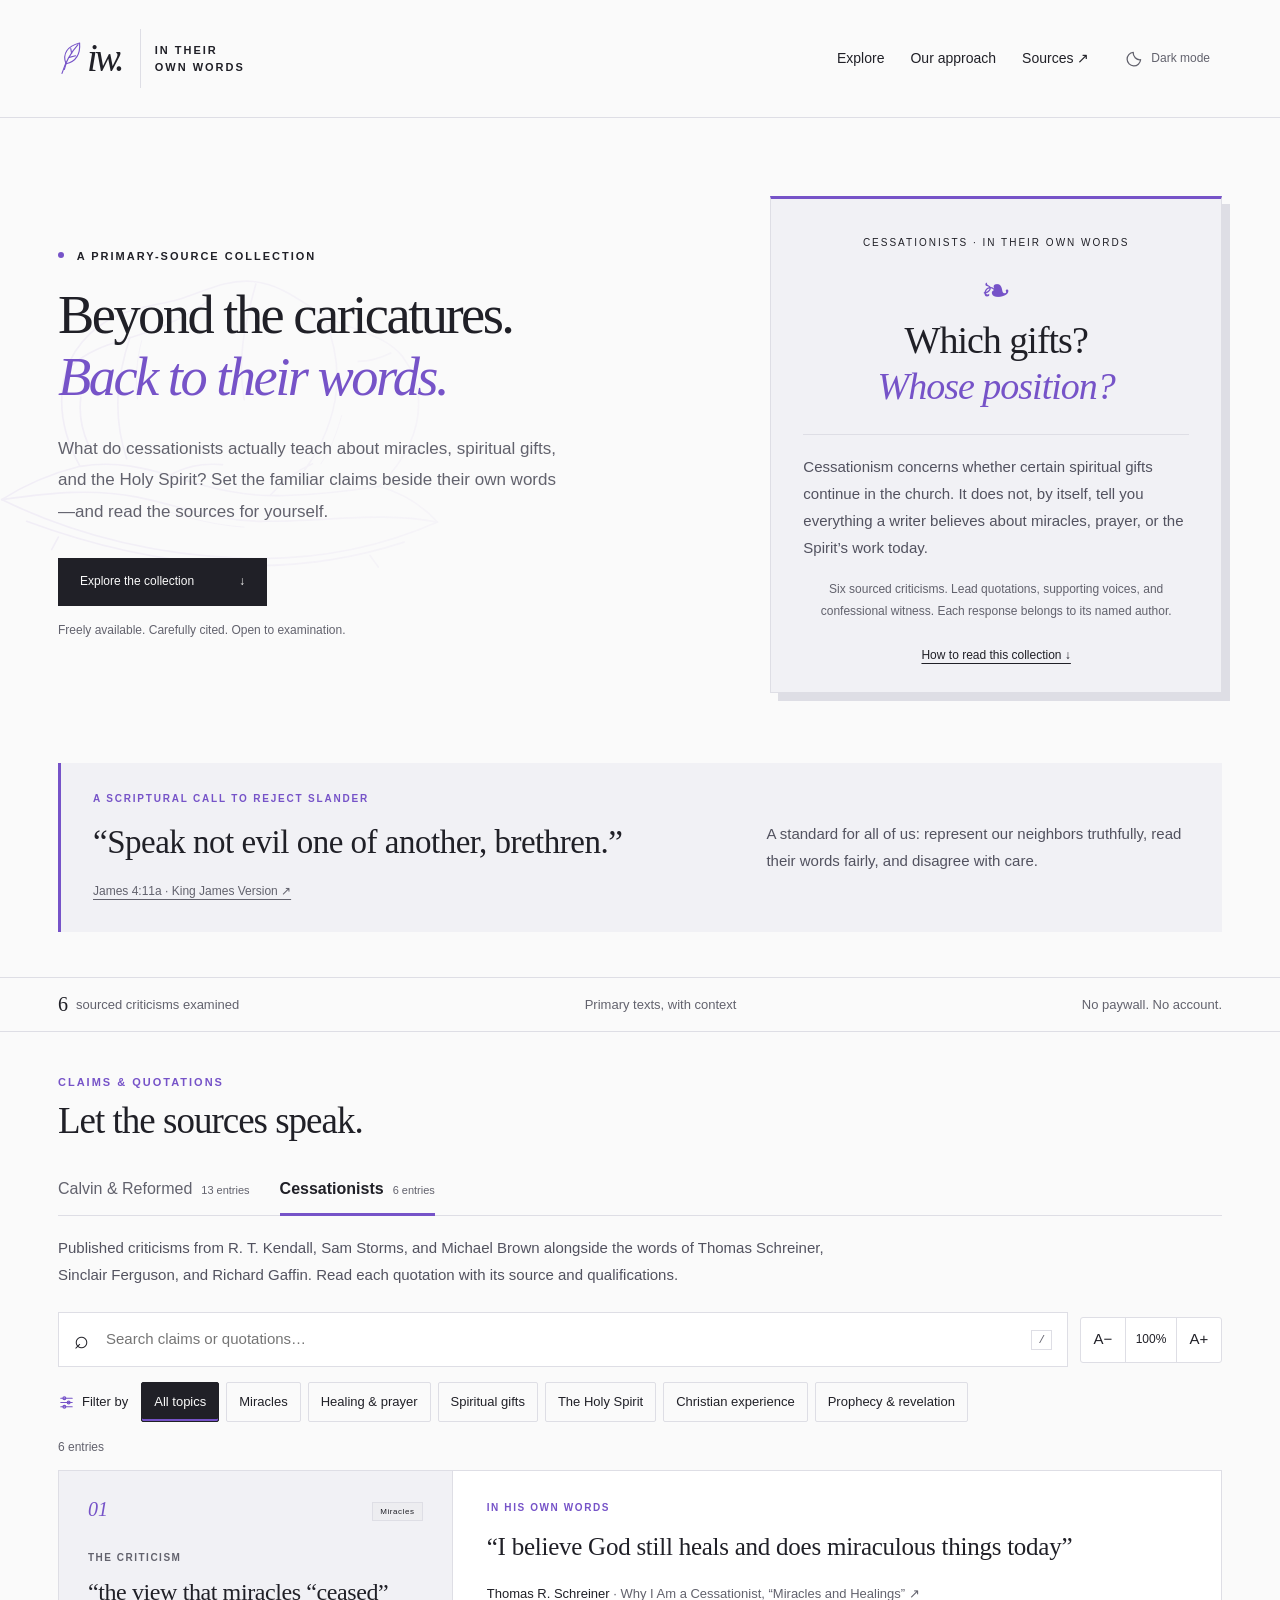
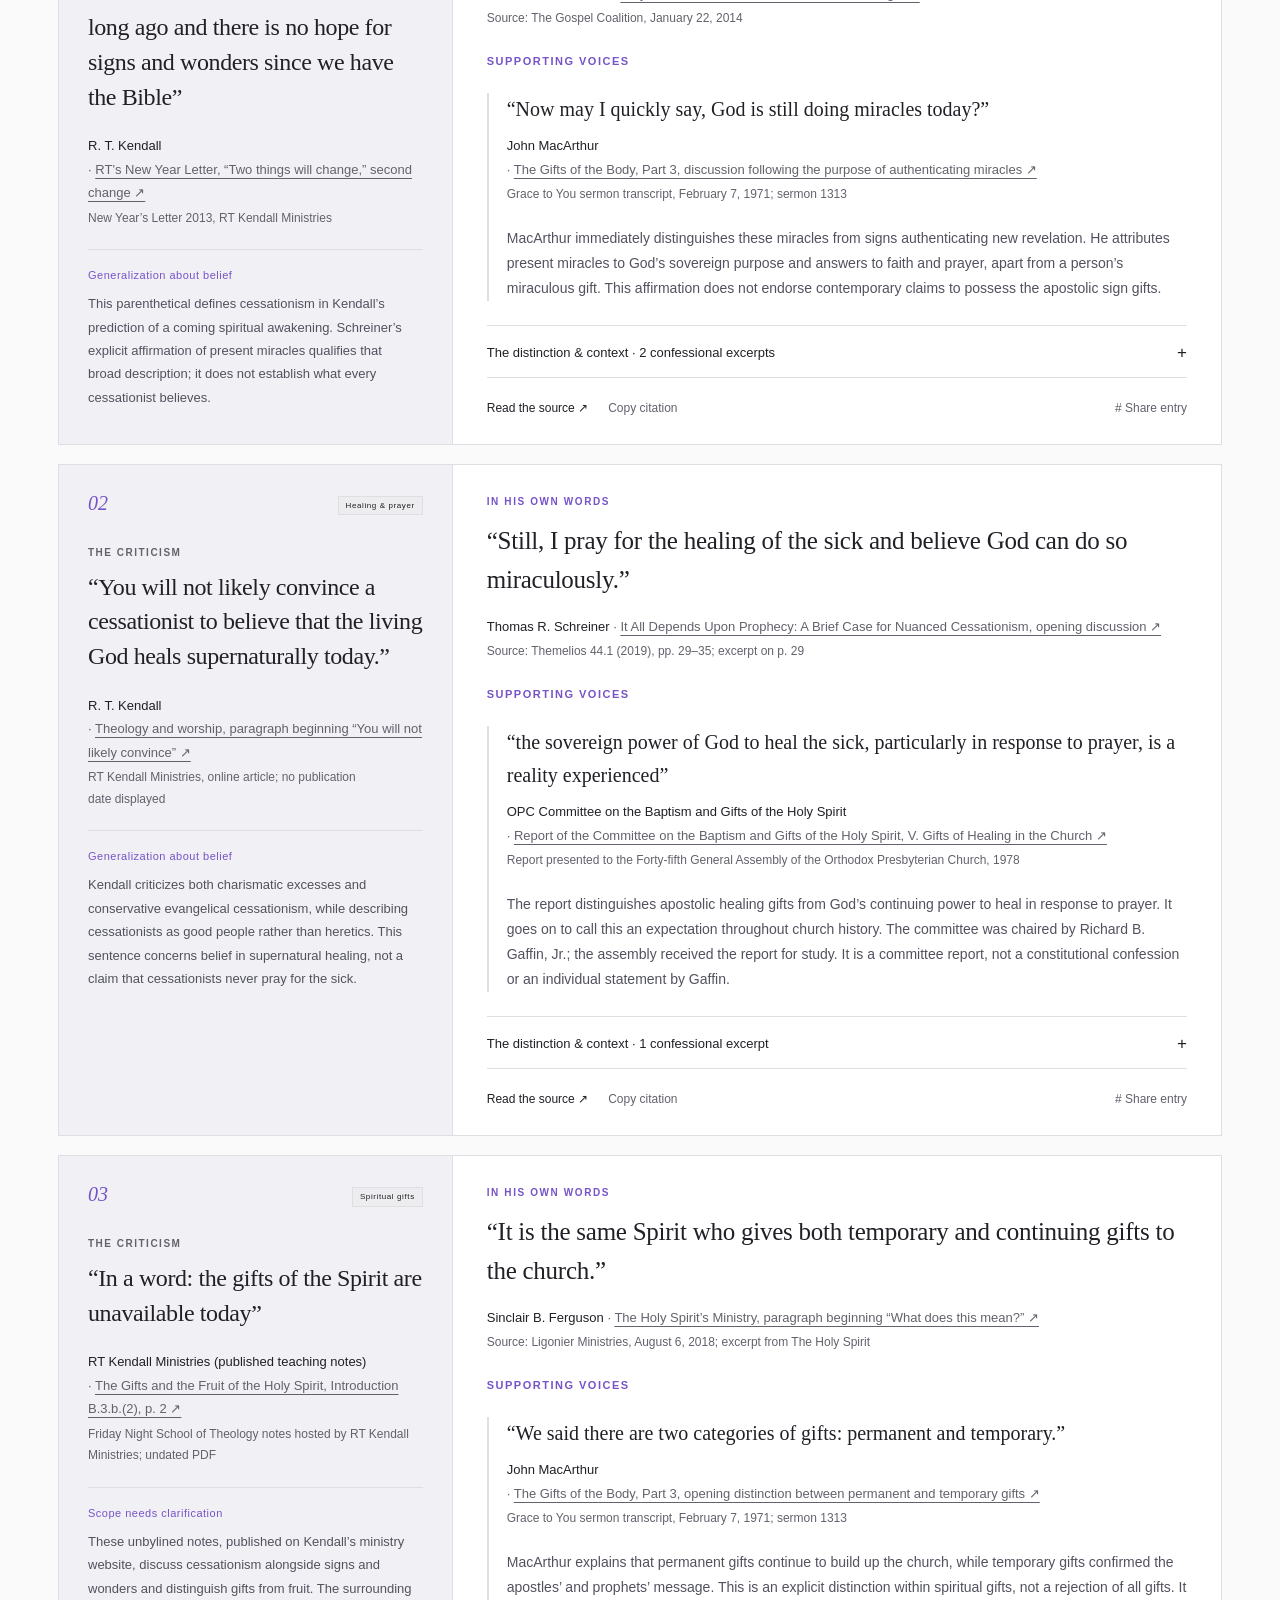
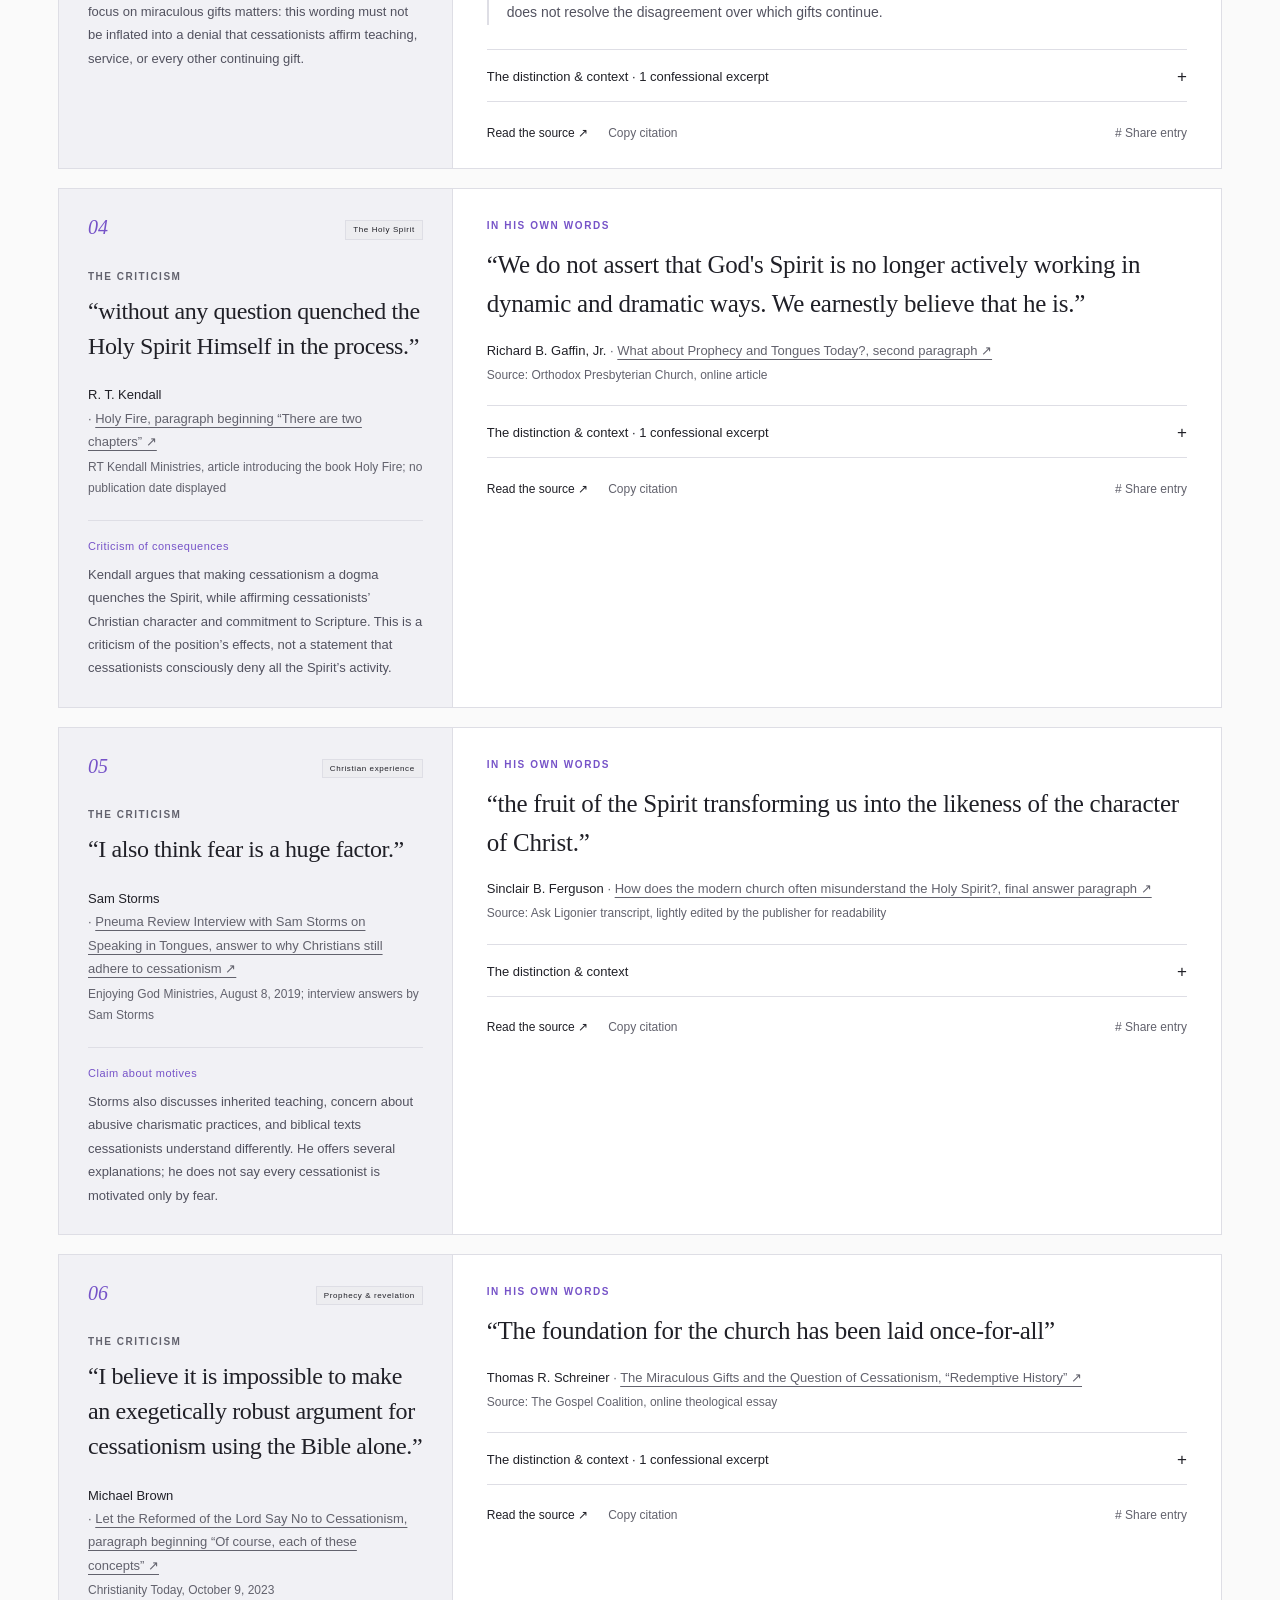
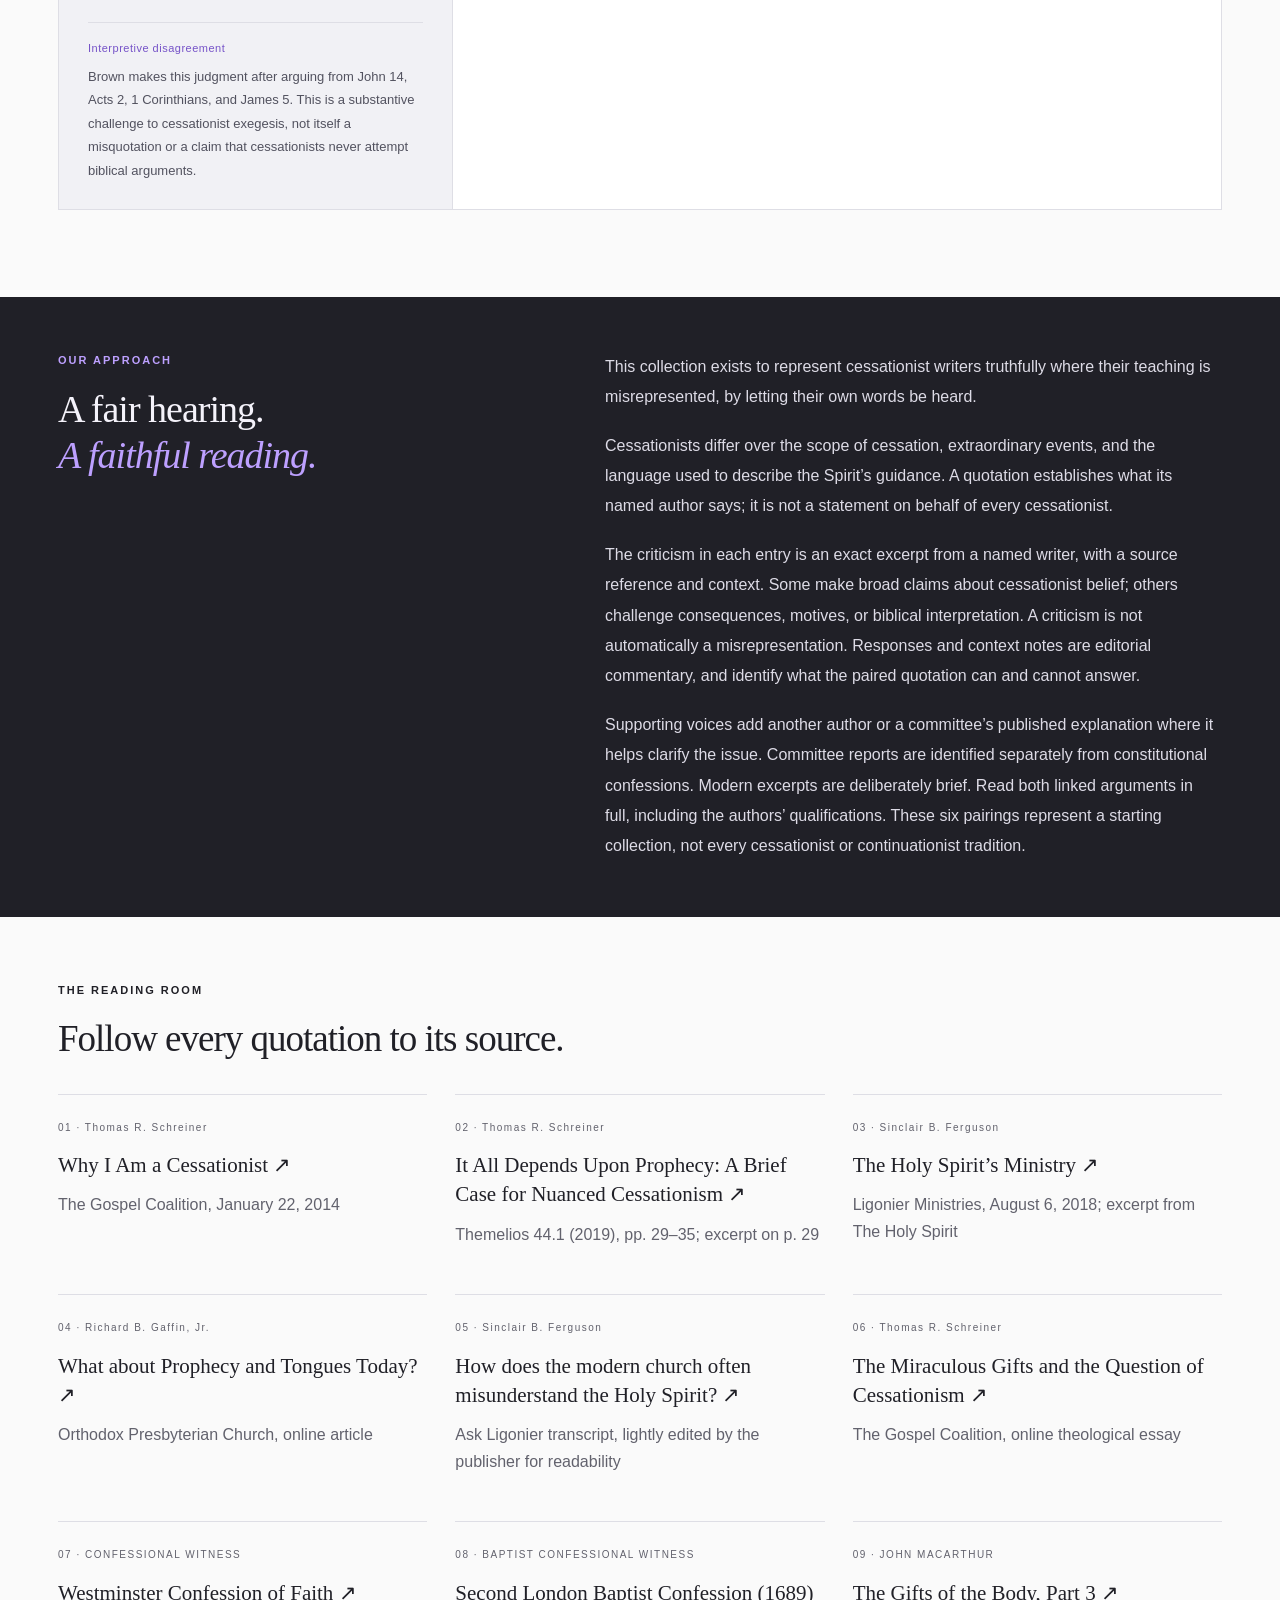
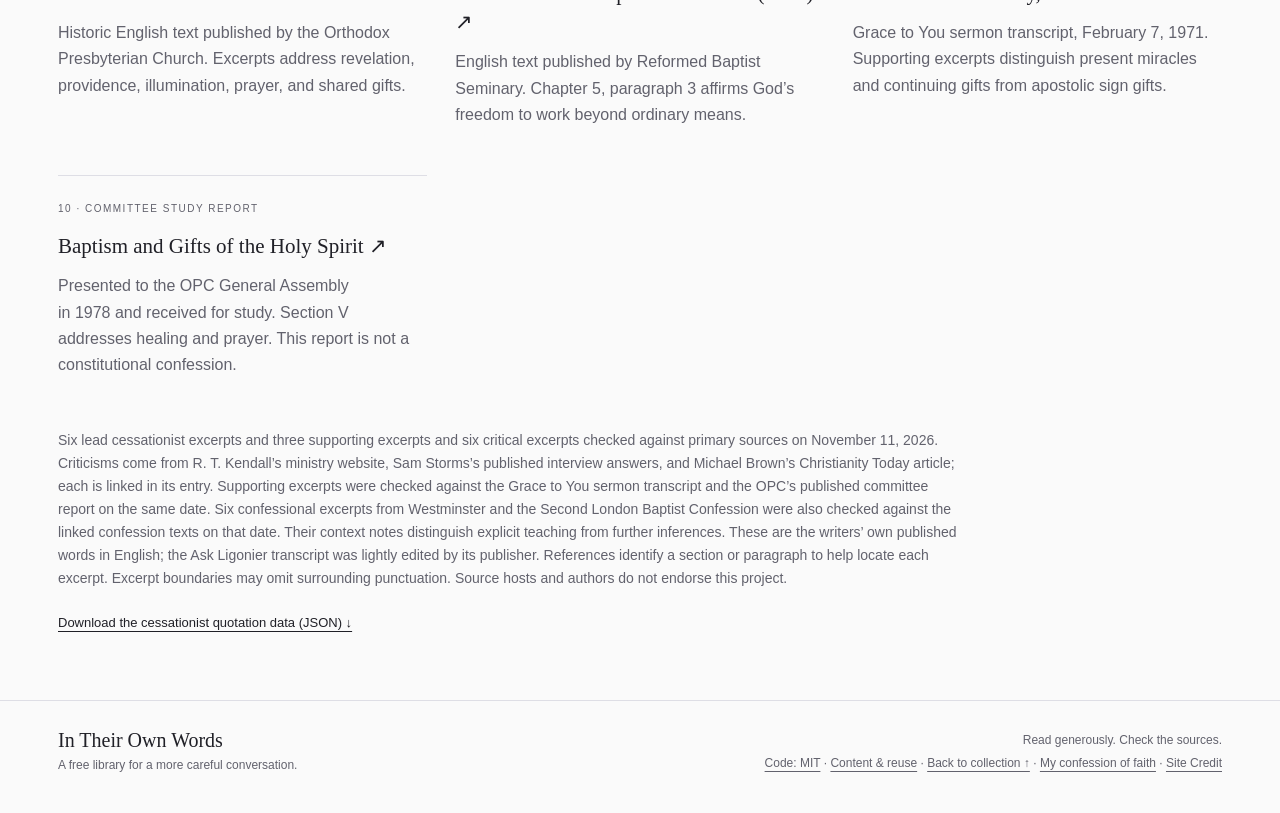
==== cessationists.html @ 21dc2eaf "Add sourced cessationist collection with supporting voices and confessions" ====
<!doctype html>
<html lang="en">
<head>
<meta charset="utf-8"><meta name="viewport" content="width=device-width,initial-scale=1">
<title>In Their Own Words — Cessationists, beyond the caricatures</title>
<meta name="description" content="Read six sourced criticisms of cessationism alongside cessationist writers’ own words, with precise citations and context.">
<link rel="canonical" href="https://intheirownwords.site/cessationists.html">
<meta property="og:type" content="website">
<meta property="og:site_name" content="In Their Own Words">
<meta property="og:title" content="In Their Own Words — Cessationists, beyond the caricatures">
<meta property="og:description" content="Published criticisms of cessationism alongside its advocates’ own words. Miracles, healing, spiritual gifts, and the Spirit’s work, with sources and context.">
<meta property="og:url" content="https://intheirownwords.site/cessationists.html">
<meta name="twitter:card" content="summary">
<meta name="twitter:title" content="In Their Own Words — Cessationists, beyond the caricatures">
<meta name="twitter:description" content="Read cessationist writers in their own words, with sources and context.">
<meta name="theme-color" content="#fafafa"><script>try{const t=localStorage.getItem("reading-theme");document.documentElement.dataset.theme=t==="dark"||t==="light"?t:matchMedia("(prefers-color-scheme: dark)").matches?"dark":"light"}catch{document.documentElement.dataset.theme=matchMedia("(prefers-color-scheme: dark)").matches?"dark":"light"}</script><link rel="icon" href="./favicon.svg" type="image/svg+xml"><link rel="stylesheet" href="./style.css"><script src="./app.js" defer></script>
</head>
<body class="cessationist-collection">
<a class="skip" href="#library">Skip to the quotations</a>
<header class="site-header"><a class="brand" href="./" aria-label="In Their Own Words home"><span class="brand-symbol" aria-hidden="true"><svg class="brand-quill" width="24" height="38" viewBox="0 0 30 46" fill="none" stroke="currentColor" stroke-width="1.4" stroke-linecap="round" stroke-linejoin="round"><path d="M5 41C9 28 16 15 25 5"/><path d="M10 29C5 16 12 7 27 3c1 13-4 23-17 26Z"/><path d="m14 21 8-2M17 16l-1-6M10 29l-2 7"/></svg><span class="brand-mark">iw.</span></span><span>IN THEIR<br>OWN WORDS</span></a><nav id="site-navigation" aria-label="Main navigation"><a href="#library">Explore</a><a href="#approach">Our approach</a><a href="#sources">Sources <span aria-hidden="true">↗</span></a></nav><div class="header-controls"><button type="button" class="theme-toggle" id="theme-toggle" hidden><svg class="theme-icon moon-icon" width="20" height="20" viewBox="0 0 24 24" fill="none" stroke="currentColor" stroke-width="1.7" stroke-linecap="round" stroke-linejoin="round" aria-hidden="true"><path d="M20.8 13A9 9 0 0 1 11 3.2 9 9 0 1 0 20.8 13Z"/></svg><svg class="theme-icon sun-icon" width="20" height="20" viewBox="0 0 24 24" fill="none" stroke="currentColor" stroke-width="1.7" stroke-linecap="round" aria-hidden="true"><circle cx="12" cy="12" r="4"/><path d="M12 2v2m0 16v2M2 12h2m16 0h2M5 5l1.5 1.5m11 11L19 19M5 19l1.5-1.5m11-11L19 5"/></svg><span id="theme-label">Dark mode</span></button><button class="menu-toggle" id="menu-toggle" type="button" aria-label="Open navigation" aria-expanded="false" aria-controls="site-navigation" hidden><svg width="22" height="22" viewBox="0 0 24 24" fill="none" stroke="currentColor" stroke-width="1.7" stroke-linecap="round" aria-hidden="true"><path class="menu-lines" d="M4 6h16M4 12h16M4 18h16"/><path class="menu-close" d="m6 6 12 12M18 6 6 18"/></svg></button></div></header>
<main>
<section class="hero"><div class="hero-copy"><p class="eyebrow"><span></span> A PRIMARY-SOURCE COLLECTION</p><h1>Beyond the caricatures.<br><em>Back to their words.</em></h1><p class="intro">What do cessationists actually teach about miracles, spiritual gifts, and the Holy Spirit? Set the familiar claims beside their own words—and read the sources for yourself.</p><a class="button" href="#library">Explore the collection <span aria-hidden="true">↓</span></a><p class="hero-note">Freely available. Carefully cited. Open to examination.</p></div><aside class="hero-aside collection-guide" aria-labelledby="guide-heading"><span class="folio">CESSATIONISTS · IN THEIR OWN WORDS</span><div class="ornament" aria-hidden="true">❧</div><h2 id="guide-heading">Which gifts?<br><em>Whose position?</em></h2><p class="featured-context">Cessationism concerns whether certain spiritual gifts continue in the church. It does not, by itself, tell you everything a writer believes about miracles, prayer, or the Spirit’s work today.</p><p class="edition">Six sourced criticisms. Lead quotations, supporting voices, and confessional witness. Each response belongs to its named author.</p><a href="#approach">How to read this collection ↓</a></aside></section>
<section class="scripture-callout" aria-labelledby="scripture-heading">
<div><h2 class="eyebrow" id="scripture-heading">A SCRIPTURAL CALL TO REJECT SLANDER</h2><blockquote>“Speak not evil one of another, brethren.”</blockquote><a href="https://www.biblegateway.com/passage/?search=James+4%3A11&amp;version=KJV">James 4:11a · King James Version ↗</a></div>
<p>A standard for all of us: represent our neighbors truthfully, read their words fairly, and disagree with care.</p>
</section>
<div class="collection-strip"><span><b>6</b> sourced criticisms examined</span><span>Primary texts, with context</span><span>No paywall. No account.</span></div>
<section class="library" id="library"><div class="section-heading"><div><p class="eyebrow">CLAIMS &amp; QUOTATIONS</p><h2>Let the sources speak.</h2></div></div>
<nav class="collection-tabs" aria-label="Choose a collection"><a href="./#library">Calvin &amp; Reformed <span>13 entries</span></a><a href="./cessationists.html#library" aria-current="page">Cessationists <span>6 entries</span></a></nav>
<div class="collection-intro"><p>Published criticisms from R. T. Kendall, Sam Storms, and Michael Brown alongside the words of Thomas Schreiner, Sinclair Ferguson, and Richard Gaffin. Read each quotation with its source and qualifications.</p></div>
<div class="tools" hidden><label class="search"><span aria-hidden="true">⌕</span><input id="search" type="search" placeholder="Search claims or quotations…" aria-label="Search the collection"><kbd aria-hidden="true">/</kbd></label><button id="search-clear" class="reset" type="button" hidden><span aria-hidden="true">×</span> Clear search</button><div class="reading-controls" id="reading-controls" role="group" aria-label="Reading text size" hidden><span>Text size</span><button type="button" id="text-smaller" aria-label="Decrease reading text size">A−</button><button type="button" id="text-reset" aria-label="Reset reading text size to 100 percent">100%</button><button type="button" id="text-larger" aria-label="Increase reading text size">A+</button><span id="text-size-status" class="sr-only" role="status" aria-live="polite"></span></div></div>
<div id="filters" class="filters" role="group" aria-label="Filter by topics" aria-describedby="filter-help" hidden><span class="filter-label"><svg width="17" height="17" viewBox="0 0 24 24" fill="none" stroke="currentColor" stroke-width="1.7" stroke-linecap="round" aria-hidden="true"><path d="M4 6h16M4 12h16M4 18h16"/><circle cx="9" cy="6" r="2"/><circle cx="15" cy="12" r="2"/><circle cx="9" cy="18" r="2"/></svg>Filter by<span id="filter-help" class="sr-only">Choose one or more topics</span><button id="clear-topics" class="clear-topics" type="button" aria-label="Clear topic filters" hidden><svg width="15" height="15" viewBox="0 0 24 24" fill="none" stroke="currentColor" stroke-width="1.8" stroke-linecap="round" stroke-linejoin="round" aria-hidden="true"><path d="M3 10a9 9 0 1 1 2 8M3 4v6h6"/></svg><span>Clear</span></button></span></div>
<div class="results-heading"><p id="result-count" role="status" aria-live="polite">6 entries</p></div>
<div id="entries"><article class="entry" id="miracles-today" data-topic="Miracles"><div class="claim-side"><span class="entry-number">01</span><span class="topic">Miracles</span><p class="eyebrow">THE CRITICISM</p><blockquote class="critic-quote"><h3>“the view that miracles “ceased” long ago and there is no hope for signs and wonders since we have the Bible”</h3></blockquote><p class="citation critic-citation"><strong>R. T. Kendall</strong> · <a href="https://rtkendallministries.com/rts-new-year-letter">RT’s New Year Letter, “Two things will change,” second change ↗</a><span>New Year’s Letter 2013, RT Kendall Ministries</span></p><p class="criticism-kind">Generalization about belief</p><p class="critic-context">This parenthetical defines cessationism in Kendall’s prediction of a coming spiritual awakening. Schreiner’s explicit affirmation of present miracles qualifies that broad description; it does not establish what every cessationist believes.</p></div><div class="quote-side"><p class="eyebrow">IN HIS OWN WORDS</p><blockquote>“I believe God still heals and does miraculous things today”</blockquote><p class="citation"><strong>Thomas R. Schreiner</strong> · <a href="https://www.thegospelcoalition.org/article/cessationist/">Why I Am a Cessationist, “Miracles and Healings” ↗</a><span>Source: The Gospel Coalition, January 22, 2014</span></p><div class="supporting-voices"><h4>Supporting voices</h4><div class="witness supporting-voice"><blockquote>“Now may I quickly say, God is still doing miracles today?”</blockquote><p class="citation"><strong>John MacArthur</strong> · <a href="https://www.gty.org/sermons/1313/the-gifts-of-the-body-part-3">The Gifts of the Body, Part 3, discussion following the purpose of authenticating miracles ↗</a><span>Grace to You sermon transcript, February 7, 1971; sermon 1313</span></p><p class="witness-context">MacArthur immediately distinguishes these miracles from signs authenticating new revelation. He attributes present miracles to God’s sovereign purpose and answers to faith and prayer, apart from a person’s miraculous gift. This affirmation does not endorse contemporary claims to possess the apostolic sign gifts.</p></div></div><details><summary>The distinction & context · 2 confessional excerpts <span aria-hidden="true">+</span></summary><div class="context"><h4>Miracles and the gift of miracles</h4><p>Schreiner affirms present-day miracles while questioning whether individuals possess the New Testament gifts of healing and miracles. A claim about the continuation of a gift is different from a claim that God never acts miraculously.</p><p><strong>Read in context.</strong> He doubts that these gifts are present in churches today, calls for verification of healing claims, and allows for extraordinary signs in missionary settings. These qualifications describe his position; they should not be assigned to every cessationist.</p><div class="witness"><p class="eyebrow">CONFESSIONAL WITNESS</p><blockquote>“yet is free to work without, above, and against them, at his pleasure.”</blockquote><a href="https://www.opc.org/wcf.html">Westminster Confession of Faith 5.3 ↗</a><p class="witness-edition">Historic English text as published by the Orthodox Presbyterian Church</p><p class="witness-context">“Them” refers to ordinary means. This affirms extraordinary providence; it neither promises particular miracles nor establishes continuing gifts of miracle-working.</p></div><div class="witness"><p class="eyebrow">CONFESSIONAL WITNESS</p><blockquote>“yet is free to work without, above, and against them at His pleasure.”</blockquote><a href="https://rbs.org/2lbc">Second London Baptist Confession (1689), 5.3 ↗</a><p class="witness-edition">English text as published by Reformed Baptist Seminary; reference gives chapter and paragraph</p><p class="witness-context">The Baptist confession likewise affirms God’s freedom beyond ordinary means. This supports openness to extraordinary divine action without deciding whether particular miraculous gifts continue.</p></div></div></details><div class="entry-actions"><a href="https://www.thegospelcoalition.org/article/cessationist/">Read the source ↗</a><button type="button" data-copy="miracles-today" hidden>Copy citation</button><a href="#miracles-today" class="permalink" aria-label="Permanent link: Miracles and the gift of miracles"># Share entry</a></div></div></article>
<article class="entry" id="prayer-for-healing" data-topic="Healing &amp; prayer"><div class="claim-side"><span class="entry-number">02</span><span class="topic">Healing &amp; prayer</span><p class="eyebrow">THE CRITICISM</p><blockquote class="critic-quote"><h3>“You will not likely convince a cessationist to believe that the living God heals supernaturally today.”</h3></blockquote><p class="citation critic-citation"><strong>R. T. Kendall</strong> · <a href="https://rtkendallministries.com/theology-and-worship">Theology and worship, paragraph beginning “You will not likely convince” ↗</a><span>RT Kendall Ministries, online article; no publication date displayed</span></p><p class="criticism-kind">Generalization about belief</p><p class="critic-context">Kendall criticizes both charismatic excesses and conservative evangelical cessationism, while describing cessationists as good people rather than heretics. This sentence concerns belief in supernatural healing, not a claim that cessationists never pray for the sick.</p></div><div class="quote-side"><p class="eyebrow">IN HIS OWN WORDS</p><blockquote>“Still, I pray for the healing of the sick and believe God can do so miraculously.”</blockquote><p class="citation"><strong>Thomas R. Schreiner</strong> · <a href="https://www.thegospelcoalition.org/themelios/article/it-all-depends-upon-prophecy-a-brief-case-for-nuanced-cessationism/">It All Depends Upon Prophecy: A Brief Case for Nuanced Cessationism, opening discussion ↗</a><span>Source: Themelios 44.1 (2019), pp. 29–35; excerpt on p. 29</span></p><div class="supporting-voices"><h4>Supporting voices</h4><div class="witness supporting-voice"><blockquote>“the sovereign power of God to heal the sick, particularly in response to prayer, is a reality experienced”</blockquote><p class="citation"><strong>OPC Committee on the Baptism and Gifts of the Holy Spirit</strong> · <a href="https://www.opc.org/GA/giftsHS.html">Report of the Committee on the Baptism and Gifts of the Holy Spirit, V. Gifts of Healing in the Church ↗</a><span>Report presented to the Forty-fifth General Assembly of the Orthodox Presbyterian Church, 1978</span></p><p class="witness-context">The report distinguishes apostolic healing gifts from God’s continuing power to heal in response to prayer. It goes on to call this an expectation throughout church history. The committee was chaired by Richard B. Gaffin, Jr.; the assembly received the report for study. It is a committee report, not a constitutional confession or an individual statement by Gaffin.</p></div></div><details><summary>The distinction & context · 1 confessional excerpt <span aria-hidden="true">+</span></summary><div class="context"><h4>Praying for what God can do</h4><p>Schreiner explicitly prays for miraculous healing. His stated belief and practice provide a direct counterexample to Kendall’s broad expectation about cessationists’ disbelief in supernatural healing.</p><p><strong>Read in context.</strong> He regards miracles as relatively rare and distinguishes them from a gift regularly exercised by believers. He calls his position nuanced cessationism and allows for exceptional missionary situations. This is neither a promise that every prayer will result in healing nor a survey of all cessationist views.</p><div class="witness"><p class="eyebrow">CONFESSIONAL WITNESS</p><blockquote>“Prayer is to be made for things lawful;”</blockquote><a href="https://www.opc.org/wcf.html">Westminster Confession of Faith 21.4 ↗</a><p class="witness-edition">Historic English text as published by the Orthodox Presbyterian Church</p><p class="witness-context">This general rule permits lawful petitions, including healing. It does not specifically command miraculous healing or guarantee that the sick will recover.</p></div></div></details><div class="entry-actions"><a href="https://www.thegospelcoalition.org/themelios/article/it-all-depends-upon-prophecy-a-brief-case-for-nuanced-cessationism/">Read the source ↗</a><button type="button" data-copy="prayer-for-healing" hidden>Copy citation</button><a href="#prayer-for-healing" class="permalink" aria-label="Permanent link: Praying for what God can do"># Share entry</a></div></div></article>
<article class="entry" id="continuing-gifts" data-topic="Spiritual gifts"><div class="claim-side"><span class="entry-number">03</span><span class="topic">Spiritual gifts</span><p class="eyebrow">THE CRITICISM</p><blockquote class="critic-quote"><h3>“In a word: the gifts of the Spirit are unavailable today”</h3></blockquote><p class="citation critic-citation"><strong>RT Kendall Ministries (published teaching notes)</strong> · <a href="https://rtkendallministries.com/wp-content/uploads/KT-10-The-Gifts-versus-the-Fruit-of-the-Holy-Spirit.pdf#page=2">The Gifts and the Fruit of the Holy Spirit, Introduction B.3.b.(2), p. 2 ↗</a><span>Friday Night School of Theology notes hosted by RT Kendall Ministries; undated PDF</span></p><p class="criticism-kind">Scope needs clarification</p><p class="critic-context">These unbylined notes, published on Kendall’s ministry website, discuss cessationism alongside signs and wonders and distinguish gifts from fruit. The surrounding focus on miraculous gifts matters: this wording must not be inflated into a denial that cessationists affirm teaching, service, or every other continuing gift.</p></div><div class="quote-side"><p class="eyebrow">IN HIS OWN WORDS</p><blockquote>“It is the same Spirit who gives both temporary and continuing gifts to the church.”</blockquote><p class="citation"><strong>Sinclair B. Ferguson</strong> · <a href="https://learn.ligonier.org/articles/holy-spirits-ministry">The Holy Spirit’s Ministry, paragraph beginning “What does this mean?” ↗</a><span>Source: Ligonier Ministries, August 6, 2018; excerpt from The Holy Spirit</span></p><div class="supporting-voices"><h4>Supporting voices</h4><div class="witness supporting-voice"><blockquote>“We said there are two categories of gifts: permanent and temporary.”</blockquote><p class="citation"><strong>John MacArthur</strong> · <a href="https://www.gty.org/sermons/1313/the-gifts-of-the-body-part-3">The Gifts of the Body, Part 3, opening distinction between permanent and temporary gifts ↗</a><span>Grace to You sermon transcript, February 7, 1971; sermon 1313</span></p><p class="witness-context">MacArthur explains that permanent gifts continue to build up the church, while temporary gifts confirmed the apostles’ and prophets’ message. This is an explicit distinction within spiritual gifts, not a rejection of all gifts. It does not resolve the disagreement over which gifts continue.</p></div></div><details><summary>The distinction & context · 1 confessional excerpt <span aria-hidden="true">+</span></summary><div class="context"><h4>Some gifts cease; the Spirit keeps giving</h4><p>Ferguson explicitly distinguishes temporary gifts from gifts that continue. His argument concerns particular gifts, rather than the withdrawal of every spiritual gift from the church.</p><p><strong>Read in context.</strong> Ferguson identifies miracle-working, revelatory prophecy, and tongues as temporary, while affirming continuing gifts and illumination. Kendall’s surrounding focus is miraculous gifts, so the dispute should not be inflated into a claim that he denies cessationists affirm any gifts at all. The precise scope of “gifts” matters.</p><div class="witness"><p class="eyebrow">CONFESSIONAL WITNESS</p><blockquote>“they have communion in each other’s gifts and graces,”</blockquote><a href="https://www.opc.org/wcf.html">Westminster Confession of Faith 26.1 ↗</a><p class="witness-edition">Historic English text as published by the Orthodox Presbyterian Church</p><p class="witness-context">Believers share gifts for mutual good. This affirms continuing gifted service without identifying whether prophecy, tongues, or healing belong among those gifts.</p></div></div></details><div class="entry-actions"><a href="https://learn.ligonier.org/articles/holy-spirits-ministry">Read the source ↗</a><button type="button" data-copy="continuing-gifts" hidden>Copy citation</button><a href="#continuing-gifts" class="permalink" aria-label="Permanent link: Some gifts cease; the Spirit keeps giving"># Share entry</a></div></div></article>
<article class="entry" id="spirit-at-work" data-topic="The Holy Spirit"><div class="claim-side"><span class="entry-number">04</span><span class="topic">The Holy Spirit</span><p class="eyebrow">THE CRITICISM</p><blockquote class="critic-quote"><h3>“without any question quenched the Holy Spirit Himself in the process.”</h3></blockquote><p class="citation critic-citation"><strong>R. T. Kendall</strong> · <a href="https://rtkendallministries.com/holy-fire">Holy Fire, paragraph beginning “There are two chapters” ↗</a><span>RT Kendall Ministries, article introducing the book Holy Fire; no publication date displayed</span></p><p class="criticism-kind">Criticism of consequences</p><p class="critic-context">Kendall argues that making cessationism a dogma quenches the Spirit, while affirming cessationists’ Christian character and commitment to Scripture. This is a criticism of the position’s effects, not a statement that cessationists consciously deny all the Spirit’s activity.</p></div><div class="quote-side"><p class="eyebrow">IN HIS OWN WORDS</p><blockquote>“We do not assert that God&#x27;s Spirit is no longer actively working in dynamic and dramatic ways. We earnestly believe that he is.”</blockquote><p class="citation"><strong>Richard B. Gaffin, Jr.</strong> · <a href="https://www.opc.org/feature.html?feature_id=62">What about Prophecy and Tongues Today?, second paragraph ↗</a><span>Source: Orthodox Presbyterian Church, online article</span></p><details><summary>The distinction & context · 1 confessional excerpt <span aria-hidden="true">+</span></summary><div class="context"><h4>The Spirit’s present power</h4><p>Gaffin’s affirmation establishes that he believes in the Spirit’s active power today. It answers a blanket description of cessationism as denying the Spirit’s work, but it does not by itself refute Kendall’s criticism that cessationism hinders particular activities of the Spirit.</p><p><strong>Read in context.</strong> Gaffin points to conversion and continuing gifts while denying foundational apostles and revelatory prophecy. Kendall argues that the disputed gifts remain available. Deciding whether cessationism quenches the Spirit requires addressing that biblical disagreement; quoting an affirmation of the Spirit alone is not enough.</p><div class="witness"><p class="eyebrow">CONFESSIONAL WITNESS</p><blockquote>“the inward illumination of the Spirit of God to be necessary for the saving understanding”</blockquote><a href="https://www.opc.org/wcf.html">Westminster Confession of Faith 1.6 ↗</a><p class="witness-edition">Historic English text as published by the Orthodox Presbyterian Church</p><p class="witness-context">The object of this understanding is Scripture. Continuing illumination is explicitly affirmed; this does not settle whether rejecting particular gifts quenches the Spirit.</p></div></div></details><div class="entry-actions"><a href="https://www.opc.org/feature.html?feature_id=62">Read the source ↗</a><button type="button" data-copy="spirit-at-work" hidden>Copy citation</button><a href="#spirit-at-work" class="permalink" aria-label="Permanent link: The Spirit’s present power"># Share entry</a></div></div></article>
<article class="entry" id="transformed-lives" data-topic="Christian experience"><div class="claim-side"><span class="entry-number">05</span><span class="topic">Christian experience</span><p class="eyebrow">THE CRITICISM</p><blockquote class="critic-quote"><h3>“I also think fear is a huge factor.”</h3></blockquote><p class="citation critic-citation"><strong>Sam Storms</strong> · <a href="https://www.samstorms.org/enjoying-god-blog/post/pneuma-review-interview-with-sam-storms-on-speaking-in-tongues">Pneuma Review Interview with Sam Storms on Speaking in Tongues, answer to why Christians still adhere to cessationism ↗</a><span>Enjoying God Ministries, August 8, 2019; interview answers by Sam Storms</span></p><p class="criticism-kind">Claim about motives</p><p class="critic-context">Storms also discusses inherited teaching, concern about abusive charismatic practices, and biblical texts cessationists understand differently. He offers several explanations; he does not say every cessationist is motivated only by fear.</p></div><div class="quote-side"><p class="eyebrow">IN HIS OWN WORDS</p><blockquote>“the fruit of the Spirit transforming us into the likeness of the character of Christ.”</blockquote><p class="citation"><strong>Sinclair B. Ferguson</strong> · <a href="https://learn.ligonier.org/qas/how-does-the-modern-church-often-misunderstand-the-holy-spirit">How does the modern church often misunderstand the Holy Spirit?, final answer paragraph ↗</a><span>Source: Ask Ligonier transcript, lightly edited by the publisher for readability</span></p><details><summary>The distinction & context <span aria-hidden="true">+</span></summary><div class="context"><h4>Beliefs and motives are different questions</h4><p>Ferguson gives a positive account of the Spirit’s transforming work. That helps describe what he affirms, but it cannot prove or disprove Storms’s claim about why some Christians remain cessationists. A person’s motives require evidence beyond their doctrinal label.</p><p><strong>Read in context.</strong> Storms names several factors rather than reducing every cessationist’s motives to fear. Ferguson’s answer here addresses Christian character, not the psychology of the debate. Read these as different kinds of statements; neither excerpt settles the prevalence of fear among cessationists.</p></div></details><div class="entry-actions"><a href="https://learn.ligonier.org/qas/how-does-the-modern-church-often-misunderstand-the-holy-spirit">Read the source ↗</a><button type="button" data-copy="transformed-lives" hidden>Copy citation</button><a href="#transformed-lives" class="permalink" aria-label="Permanent link: Beliefs and motives are different questions"># Share entry</a></div></div></article>
<article class="entry" id="revelation-and-prophecy" data-topic="Prophecy &amp; revelation"><div class="claim-side"><span class="entry-number">06</span><span class="topic">Prophecy &amp; revelation</span><p class="eyebrow">THE CRITICISM</p><blockquote class="critic-quote"><h3>“I believe it is impossible to make an exegetically robust argument for cessationism using the Bible alone.”</h3></blockquote><p class="citation critic-citation"><strong>Michael Brown</strong> · <a href="https://www.christianitytoday.com/2023/10/reformed-cessationism-charismatic-continuationism-miracles/">Let the Reformed of the Lord Say No to Cessationism, paragraph beginning “Of course, each of these concepts” ↗</a><span>Christianity Today, October 9, 2023</span></p><p class="criticism-kind">Interpretive disagreement</p><p class="critic-context">Brown makes this judgment after arguing from John 14, Acts 2, 1 Corinthians, and James 5. This is a substantive challenge to cessationist exegesis, not itself a misquotation or a claim that cessationists never attempt biblical arguments.</p></div><div class="quote-side"><p class="eyebrow">IN HIS OWN WORDS</p><blockquote>“The foundation for the church has been laid once-for-all”</blockquote><p class="citation"><strong>Thomas R. Schreiner</strong> · <a href="https://www.thegospelcoalition.org/essay/miraculous-gifts-question-cessationism/">The Miraculous Gifts and the Question of Cessationism, “Redemptive History” ↗</a><span>Source: The Gospel Coalition, online theological essay</span></p><details><summary>The distinction & context · 1 confessional excerpt <span aria-hidden="true">+</span></summary><div class="context"><h4>An argument about the church’s foundation</h4><p>Schreiner offers an argument from the church’s apostolic and prophetic foundation, especially Ephesians 2:20. This identifies a biblical rationale that readers can evaluate. Merely citing the rationale does not establish that it is exegetically sound or answer Brown’s judgment that cessationist arguments fail.</p><p><strong>Read in context.</strong> Schreiner connects the foundation with apostolic revelation and the completed canon. Brown disputes the case by appealing to passages he understands to promise continuing gifts. This is an interpretive disagreement, not automatically a misrepresentation. Readers need to examine both arguments in their full sources.</p><div class="witness"><p class="eyebrow">CONFESSIONAL WITNESS</p><blockquote>“those former ways of God’s revealing his will unto his people being now ceased.”</blockquote><a href="https://www.opc.org/wcf.html">Westminster Confession of Faith 1.1 ↗</a><p class="witness-edition">Historic English text as published by the Orthodox Presbyterian Church</p><p class="witness-context">The context is committing revelation to writing. This explicitly affirms cessation of former revelatory ways, without enumerating every disputed gift or proving its biblical case.</p></div></div></details><div class="entry-actions"><a href="https://www.thegospelcoalition.org/essay/miraculous-gifts-question-cessationism/">Read the source ↗</a><button type="button" data-copy="revelation-and-prophecy" hidden>Copy citation</button><a href="#revelation-and-prophecy" class="permalink" aria-label="Permanent link: An argument about the church’s foundation"># Share entry</a></div></div></article></div><div id="empty" hidden><h3>No matching entries</h3><p>Try “miracles,” “healing,” “Spirit,” or a different topic.</p><button type="button" id="clear-search">Clear search and filters</button></div>
</section>
<section class="approach" id="approach"><div><p class="eyebrow">OUR APPROACH</p><h2>A fair hearing.<br><em>A faithful reading.</em></h2></div><div><p>This collection exists to represent cessationist writers truthfully where their teaching is misrepresented, by letting their own words be heard.</p><p>Cessationists differ over the scope of cessation, extraordinary events, and the language used to describe the Spirit’s guidance. A quotation establishes what its named author says; it is not a statement on behalf of every cessationist.</p><p>The criticism in each entry is an exact excerpt from a named writer, with a source reference and context. Some make broad claims about cessationist belief; others challenge consequences, motives, or biblical interpretation. A criticism is not automatically a misrepresentation. Responses and context notes are editorial commentary, and identify what the paired quotation can and cannot answer.</p><p>Supporting voices add another author or a committee’s published explanation where it helps clarify the issue. Committee reports are identified separately from constitutional confessions. Modern excerpts are deliberately brief. Read both linked arguments in full, including the authors’ qualifications. These six pairings represent a starting collection, not every cessationist or continuationist tradition.</p></div></section>
<section class="sources" id="sources"><p class="eyebrow">THE READING ROOM</p><h2>Follow every quotation to its source.</h2><div class="source-grid"><a href="https://www.thegospelcoalition.org/article/cessationist/"><span>01 · Thomas R. Schreiner</span><h3>Why I Am a Cessationist ↗</h3><p>The Gospel Coalition, January 22, 2014</p></a><a href="https://www.thegospelcoalition.org/themelios/article/it-all-depends-upon-prophecy-a-brief-case-for-nuanced-cessationism/"><span>02 · Thomas R. Schreiner</span><h3>It All Depends Upon Prophecy: A Brief Case for Nuanced Cessationism ↗</h3><p>Themelios 44.1 (2019), pp. 29–35; excerpt on p. 29</p></a><a href="https://learn.ligonier.org/articles/holy-spirits-ministry"><span>03 · Sinclair B. Ferguson</span><h3>The Holy Spirit’s Ministry ↗</h3><p>Ligonier Ministries, August 6, 2018; excerpt from The Holy Spirit</p></a><a href="https://www.opc.org/feature.html?feature_id=62"><span>04 · Richard B. Gaffin, Jr.</span><h3>What about Prophecy and Tongues Today? ↗</h3><p>Orthodox Presbyterian Church, online article</p></a><a href="https://learn.ligonier.org/qas/how-does-the-modern-church-often-misunderstand-the-holy-spirit"><span>05 · Sinclair B. Ferguson</span><h3>How does the modern church often misunderstand the Holy Spirit? ↗</h3><p>Ask Ligonier transcript, lightly edited by the publisher for readability</p></a><a href="https://www.thegospelcoalition.org/essay/miraculous-gifts-question-cessationism/"><span>06 · Thomas R. Schreiner</span><h3>The Miraculous Gifts and the Question of Cessationism ↗</h3><p>The Gospel Coalition, online theological essay</p></a><a href="https://www.opc.org/wcf.html"><span>07 · CONFESSIONAL WITNESS</span><h3>Westminster Confession of Faith ↗</h3><p>Historic English text published by the Orthodox Presbyterian Church. Excerpts address revelation, providence, illumination, prayer, and shared gifts.</p></a><a href="https://rbs.org/2lbc"><span>08 · BAPTIST CONFESSIONAL WITNESS</span><h3>Second London Baptist Confession (1689) ↗</h3><p>English text published by Reformed Baptist Seminary. Chapter 5, paragraph 3 affirms God’s freedom to work beyond ordinary means.</p></a><a href="https://www.gty.org/sermons/1313/the-gifts-of-the-body-part-3"><span>09 · JOHN MACARTHUR</span><h3>The Gifts of the Body, Part 3 ↗</h3><p>Grace to You sermon transcript, February 7, 1971. Supporting excerpts distinguish present miracles and continuing gifts from apostolic sign gifts.</p></a><a href="https://www.opc.org/GA/giftsHS.html"><span>10 · COMMITTEE STUDY REPORT</span><h3>Baptism and Gifts of the Holy Spirit ↗</h3><p>Presented to the OPC General Assembly in 1978 and received for study. Section V addresses healing and prayer. This report is not a constitutional confession.</p></a></div><p class="source-note">Six lead cessationist excerpts and three supporting excerpts and six critical excerpts checked against primary sources on November 11, 2026. Criticisms come from R. T. Kendall’s ministry website, Sam Storms’s published interview answers, and Michael Brown’s Christianity Today article; each is linked in its entry. Supporting excerpts were checked against the Grace to You sermon transcript and the OPC’s published committee report on the same date. Six confessional excerpts from Westminster and the Second London Baptist Confession were also checked against the linked confession texts on that date. Their context notes distinguish explicit teaching from further inferences. These are the writers’ own published words in English; the Ask Ligonier transcript was lightly edited by its publisher. References identify a section or paragraph to help locate each excerpt. Excerpt boundaries may omit surrounding punctuation. Source hosts and authors do not endorse this project.</p><a class="download" href="./cessationists.json" download>Download the cessationist quotation data (JSON) ↓</a></section>
</main><footer><a class="footer-brand" href="./">In Their Own Words<span>A free library for a more careful conversation.</span></a><p>Read generously. Check the sources.<br><a href="./LICENSE">Code: MIT</a> · <a href="./CONTENT-LICENSE.md">Content & reuse</a> · <a href="#library">Back to collection ↑</a> · <a href="https://fishingboat.app/confession">My confession of faith</a> · <a href="https://MarkPriestap.com">Site Credit</a></p></footer><div id="toast" role="status" aria-live="polite"></div>
</body></html>
---- style.css ----
:root{--paper:#fafafa;--ink:#202027;--muted:#62626d;--line:#dedee5;--accent:#7653c8;--white:#ffffff}*{box-sizing:border-box}html{scroll-behavior:smooth;scroll-padding-top:25px}body{margin:0;background:var(--paper);color:var(--ink);font-family:'Avenir Next',Avenir,'Segoe UI',sans-serif;font-size:15px;line-height:1.65}a{color:inherit;text-underline-offset:4px}button,input{font:inherit}button,a,input,summary{-webkit-tap-highlight-color:transparent}button{cursor:pointer}button:focus-visible,a:focus-visible,input:focus-visible,summary:focus-visible{outline:3px solid var(--accent);outline-offset:5px}[hidden]{display:none!important}.site-header,main,footer{max-width:1320px;margin:auto}.site-header{height:118px;display:flex;align-items:center;justify-content:space-between;padding:0 58px;border-bottom:1px solid var(--line)}.brand{display:flex;align-items:center;gap:14px;text-decoration:none;font-size:11px;letter-spacing:2px;font-weight:bold;line-height:1.5}.brand-mark{font-family:Georgia,serif;font-size:39px;letter-spacing:-3px;font-style:italic;border-right:1px solid #dedee5;padding-right:18px;font-weight:normal}.site-header nav{display:flex;gap:35px;font-size:13px}.site-header nav a{text-decoration:none}.site-header nav a:hover{text-decoration:underline}.hero{padding:78px 58px 70px;display:grid;grid-template-columns:1.4fr 1fr;gap:80px;align-items:center}.eyebrow{font-size:10px;font-weight:600;letter-spacing:2px;margin:0 0 19px;line-height:1.5}.eyebrow>span{display:inline-block;width:6px;height:6px;background:var(--accent);border-radius:100%;margin-right:8px;vertical-align:2px}h1,h2,h3,blockquote{font-family:Georgia,'Times New Roman',serif;font-weight:normal}h1{font-size:clamp(38px,4.25vw,60px);letter-spacing:-2.5px;line-height:1.14;margin:0 0 25px}h1 em,h2 em{font-weight:normal;color:#7653c8}p{margin:0 0 18px}.intro{max-width:500px;font-size:16px;line-height:1.85;color:var(--muted)}.button{display:inline-flex;gap:45px;background:var(--ink);color:#fafafa;text-decoration:none;padding:14px 22px;font-size:12px;margin-top:13px}.button:hover{background:#7653c8}.hero-note{font-size:10px;color:var(--muted);margin:15px 0 0}.hero-aside{padding:29px 32px 25px;border:1px solid #dedee5;position:relative;background:linear-gradient(120deg,#f1f1f5,#f1f1f5);text-align:center;box-shadow:8px 8px 0 #dedee5}.folio{font-size:8px;letter-spacing:2px}.ornament{font-size:36px;color:var(--accent);line-height:1.3;margin:14px 0 3px}.hero-aside blockquote{font-size:25px;line-height:1.5;margin:0 0 24px}.byline{font-size:9px;letter-spacing:2px;margin-bottom:6px}.hero-aside a{font-size:10px}.edition{font-size:9px;color:var(--muted);margin:8px 0 0}.collection-strip{display:flex;justify-content:space-between;border-block:1px solid var(--line);padding:16px 58px;font-size:11px;color:var(--muted)}.collection-strip b{font-family:Georgia,serif;font-weight:normal;font-size:20px;color:var(--ink);margin-right:8px}.library{padding:68px 58px}.section-heading{display:flex;justify-content:space-between;align-items:end;margin-bottom:32px}.section-heading .eyebrow{margin-bottom:9px}h2{font-size:37px;letter-spacing:-1px;line-height:1.2;margin:0}.section-heading>p{font-size:12px;color:var(--muted);margin-bottom:4px}.tools{display:flex;gap:18px;align-items:center;margin-bottom:21px}.search{border:1px solid #dedee5;background:var(--white);padding:9px 15px;display:flex;align-items:center;gap:12px;flex:1}.search>span{font-size:25px;line-height:1}.search input{width:100%;border:0;background:none;font-size:12px;padding:5px;outline-offset:0}.search kbd{font-size:11px;border:1px solid var(--line);padding:0 6px;color:var(--muted)}.reset{background:none;border:0;text-decoration:underline;font-size:11px;color:var(--muted)}.filters{display:flex;flex-wrap:wrap;gap:7px}.filters button{border:1px solid #dedee5;color:var(--ink);background:transparent;padding:7px 12px;font-size:10px;border-radius:2px}.filters button[aria-pressed=true]{background:var(--ink);color:var(--white);border-color:var(--ink)}.filters button:hover{border-color:var(--ink)}.results-heading{display:flex;justify-content:space-between;color:var(--muted);font-size:10px;margin:27px 0 15px}.results-heading p{margin:0}.results-heading>span{letter-spacing:1.3px;font-size:8px}.entry{display:grid;grid-template-columns:0.82fr 1.6fr;border:1px solid var(--line);margin-bottom:19px;scroll-margin-top:25px;background:var(--white)}.claim-side{padding:27px 29px;background:#f1f1f5;position:relative;border-right:1px solid var(--line)}.entry-number{font:italic 20px Georgia,serif;color:#7653c8}.topic{float:right;font-size:8px;letter-spacing:.6px;background:#e9e5f5;border:1px solid #dedee5;padding:2px 7px;margin-top:4px}.claim-side .eyebrow{font-size:8px;color:var(--muted);margin:26px 0 10px;letter-spacing:1.5px}.claim-side h3{font-size:24px;line-height:1.35;letter-spacing:-.4px;margin:0 0 20px}.claim-note{font-size:9px;color:var(--muted);margin-bottom:0}.quote-side{padding:29px 34px 15px}.quote-side>.eyebrow{font-size:8px;color:var(--accent);margin-bottom:13px;letter-spacing:1.6px}.quote-side>blockquote{font-size:24px;line-height:1.5;margin:0 0 16px;letter-spacing:-.25px}.citation{font-size:10px;line-height:1.7;color:var(--muted);margin-bottom:20px}.citation strong{color:var(--ink);font-weight:500}.citation span{display:block;font-size:9px;margin-top:3px}.quote-side details{border-top:1px solid var(--line);padding-top:11px}.quote-side summary{cursor:pointer;font-size:10px;list-style:none;padding:0 0 11px}.quote-side summary::-webkit-details-marker{display:none}.quote-side summary>span{float:right;font-size:17px;line-height:1}details[open] summary>span{transform:rotate(45deg)}.context{font-size:13px;color:#52525f;padding:7px 0 6px}.context h4{font:normal 21px Georgia,serif;margin:0 0 12px;color:var(--ink)}.witness{border-left:2px solid var(--accent);padding-left:18px;margin:23px 0 10px}.witness .eyebrow{font-size:8px;margin-bottom:10px}.witness blockquote{font-size:20px;margin:0 0 8px}.witness a{font-size:10px}.entry-actions{border-top:1px solid var(--line);display:flex;gap:20px;align-items:center;padding:11px 0 0;font-size:9px}.entry-actions a{text-decoration:none}.entry-actions a:hover{text-decoration:underline}.entry-actions button{padding:0;background:transparent;border:none;color:var(--muted);font-size:9px}.entry-actions .permalink{margin-left:auto;color:var(--muted)}.entry:target{border-color:var(--accent);box-shadow:0 0 0 1px var(--accent)}#empty{text-align:center;padding:55px 10px}#empty h3{font-size:30px}#empty button{padding:10px;background:var(--ink);color:white;border:0}.approach{background:var(--ink);color:var(--paper);display:grid;grid-template-columns:1fr 1.35fr;gap:90px;padding:55px 58px}.approach h2{font-size:38px}.approach h2 em{color:#bda0ff}.approach .eyebrow{color:#85d2d5}.approach>div>p:not(.eyebrow){font-size:13px;line-height:1.9;color:#dddbe6}.approach>div>p:last-child{margin-bottom:0}.sources{padding:65px 58px}.source-grid{display:grid;grid-template-columns:repeat(3,1fr);gap:28px;margin:32px 0}.source-grid>a{border-top:1px solid #dedee5;padding-top:18px;text-decoration:none}.source-grid>a>span{font-size:8px;letter-spacing:1.5px;color:var(--muted)}.source-grid h3{font-size:21px;line-height:1.4;margin:12px 0}.source-grid p{font-size:12px;color:var(--muted)}.source-grid>a:hover h3{text-decoration:underline}.source-note{font-size:11px;color:var(--muted);max-width:900px}.download{font-size:11px}footer{border-top:1px solid var(--line);display:flex;justify-content:space-between;padding:28px 58px 38px;font-size:10px;color:var(--muted)}.footer-brand{font:20px Georgia,serif;text-decoration:none;color:var(--ink)}.footer-brand span{display:block;font:10px 'Avenir Next',Avenir,'Segoe UI',sans-serif;color:var(--muted);margin-top:6px}footer p{text-align:right;line-height:1.9;margin:0}#toast{position:fixed;bottom:25px;left:50%;transform:translateX(-50%);background:var(--ink);color:white;padding:12px 22px;box-shadow:0 3px 18px #0002;font-size:12px;opacity:0;pointer-events:none;transition:opacity .2s;max-width:90vw}#toast.visible{opacity:1}.skip{position:absolute;top:-100px;left:15px;background:white;padding:12px;z-index:10}.skip:focus{top:10px}::selection{background:#e9e5f5}@media(min-width:1500px){.site-header,main,footer{border-inline:1px solid var(--line)}}@media(max-width:900px){.site-header{padding-inline:28px}.hero{padding:50px 28px;gap:35px}.hero-aside{padding:23px}.hero-aside blockquote{font-size:21px}h1{letter-spacing:-1.5px}.library,.sources{padding:45px 28px}.collection-strip{padding-inline:28px}.approach{padding:40px 28px;gap:35px}.entry{grid-template-columns:1fr 1.45fr}.claim-side{padding:23px}.quote-side{padding:24px}.quote-side>blockquote{font-size:22px}.claim-side h3{font-size:22px}.entry-actions{gap:12px}footer{padding-inline:28px}}@media(max-width:620px){.site-header{height:90px;padding-inline:20px}.brand{font-size:9px;gap:10px}.brand-mark{font-size:32px;padding-right:12px}.site-header nav{gap:15px;font-size:10px}.site-header nav a:last-child{display:none}.hero{display:block;padding:40px 20px}.hero h1{font-size:40px}.intro{font-size:14px}.hero-aside{margin-top:35px;padding:23px 27px}.hero-aside blockquote{font-size:24px}.collection-strip{padding:12px 20px;gap:10px;font-size:9px}.collection-strip span:last-child{display:none}.library,.sources{padding:38px 20px}.section-heading{display:block}.section-heading>p{margin-top:13px}h2{font-size:32px}.tools{gap:10px}.search{padding:7px}.search input{font-size:11px}.search kbd{display:none}.reset{font-size:10px}.filters{gap:6px}.filters button{padding:7px 10px}.results-heading>span{display:none}.entry{display:block;margin-bottom:24px}.claim-side{padding:20px 23px;border-right:0;border-bottom:1px solid var(--line)}.claim-side .eyebrow{margin-top:16px}.claim-side h3{font-size:24px;margin-bottom:12px}.quote-side{padding:24px 23px 15px}.quote-side>blockquote{font-size:24px}.entry-actions{font-size:9px;gap:17px}.approach{display:block;padding:35px 23px}.approach h2{font-size:34px;margin-bottom:28px}.source-grid{grid-template-columns:1fr;gap:18px}.source-grid p{margin-bottom:0}footer{display:block;padding:25px 20px}footer p{text-align:left;margin-top:18px}}@media(prefers-reduced-motion:reduce){html{scroll-behavior:auto}*{transition:none!important}}@media print{.site-header nav,.tools,.filters,.button,.entry-actions,#toast{display:none!important}body{background:white;color:black}.hero{padding:20px}.hero-aside{box-shadow:none}.library,.sources{padding:20px}.entry{break-inside:avoid;display:block}.entry[hidden]{display:block!important}.claim-side{border:0}.quote-side{padding:20px}.approach{background:white;color:black}.approach>div>p:not(.eyebrow){color:black}a{color:black}}
/* Reading themes: neutral surfaces with violet and teal accents. */
:root{color-scheme:light;--paper:#fafafa;--ink:#202027;--muted:#62626d;--line:#dedee5;--accent:#7653c8;--white:#fff;--soft:#f1f1f5;--tag:#ededf0;--context:#52525f}
html[data-theme=dark]{color-scheme:dark;--paper:#131317;--ink:#f1f0f6;--muted:#b1afbe;--line:#37363f;--accent:#b99aff;--white:#1b1b21;--soft:#222229;--tag:#2c2c33;--context:#c6c4d0}
body{background:var(--paper);color:var(--ink)}.brand-mark{border-color:var(--line)}h1 em,h2 em{color:var(--accent)}.hero-aside{border-color:var(--line);background:var(--soft);box-shadow:8px 8px 0 var(--line)}.ornament{color:var(--accent)}.button{background:var(--ink);color:var(--paper)}.button:hover{background:var(--accent);color:var(--paper)}.claim-side{background:var(--soft)}.topic{background:var(--tag);border-color:var(--line);color:var(--ink)}.entry-number{color:var(--accent)}.quote-side>.eyebrow{color:var(--accent)}.search{border-color:var(--line);background:var(--white)}.search input{color:var(--ink)}.filters button{border-color:var(--line)}.filters button[aria-pressed=true]{color:var(--paper)}.context{color:var(--context)}.witness{border-color:var(--line)}.approach{background:#202027;color:#f4f2fa}.approach h2 em{color:#bda0ff}.approach .eyebrow{color:#bda0ff}.approach>div>p:not(.eyebrow){color:#dddbe6}.source-grid>a{border-color:var(--line)}.skip{background:var(--white)}#toast{background:var(--ink);color:var(--paper)}::selection{background:#b89bf066;color:var(--ink)}
.theme-toggle{display:inline-flex;align-items:center;gap:8px;border:1px solid var(--line);background:var(--white);color:var(--ink);padding:7px 11px;font-size:12px;border-radius:30px;min-height:40px}.theme-toggle:hover{border-color:var(--accent)}.site-header nav{align-items:center;gap:26px}.filters button{font-size:12px;min-height:40px}.eyebrow{font-size:11px}.claim-side .eyebrow,.quote-side>.eyebrow{font-size:10px}.claim-note{font-size:11px}.citation{font-size:12px}.citation span{font-size:11px}.quote-side summary{font-size:12px;min-height:40px;padding-top:5px}.entry-actions{font-size:11px;flex-wrap:wrap;gap:8px 20px}.entry-actions a,.entry-actions button{display:inline-flex;align-items:center;min-height:40px;font-size:11px}.context{font-size:15px;line-height:1.8}.quote-side>blockquote{font-size:25px;line-height:1.55}.hero-note{font-size:12px}.hero-aside a,.edition{font-size:12px}.byline,.folio{font-size:10px}.collection-strip{font-size:12px}.source-grid p,.approach>div>p:not(.eyebrow){font-size:15px}.source-note{font-size:13px}.download{font-size:13px}.source-grid>a>span{font-size:10px}.results-heading{font-size:12px}.results-heading>span{font-size:9px}.search input{font-size:14px;min-height:32px}.reset{font-size:12px;min-height:44px}footer{font-size:12px}.footer-brand span{font-size:12px}.section-heading>p{font-size:14px}.hero-aside{border-top:3px solid var(--accent)}
@media(max-width:620px){.site-header nav{gap:12px}.site-header nav a{display:none}.theme-toggle{font-size:11px;min-height:44px}.hero h1{font-size:40px}.entry-actions{gap:5px 16px}.quote-side>blockquote{font-size:24px}.collection-strip{font-size:11px}.search input{font-size:16px}.reset{font-size:11px}.filters button{font-size:12px;min-height:44px}.source-grid p{font-size:14px}.hero-aside a{font-size:11px}.claim-side h3{font-size:25px}.brand{font-size:10px}.hero-note{font-size:11px}}
@media print{:root,html[data-theme=dark]{--paper:white;--ink:black;--muted:#444;--line:#bbb;--white:white;--soft:white;--context:black;color-scheme:light}.theme-toggle{display:none!important}.approach{background:white;color:black}.approach>div>p:not(.eyebrow){color:black}.hero-aside{box-shadow:none}}
.scripture-callout{margin:0 58px 45px;padding:28px 32px;border-left:3px solid var(--accent);background:var(--soft);display:grid;grid-template-columns:1.5fr 1fr;align-items:center;gap:38px}.scripture-callout h2{font-family:'Avenir Next',Avenir,'Segoe UI',sans-serif;font-size:10px;letter-spacing:1.8px;line-height:1.6;color:var(--accent);margin:0 0 12px}.scripture-callout blockquote{font-size:clamp(24px,2.6vw,33px);line-height:1.4;margin:0 0 12px;letter-spacing:-.5px}.scripture-callout a{font-size:12px;color:var(--muted)}.scripture-callout>p{font-size:14px;line-height:1.8;color:var(--context);margin:0}@media(max-width:900px){.scripture-callout{margin-inline:28px;gap:25px}}@media(max-width:620px){.scripture-callout{margin:0 20px 32px;padding:23px;grid-template-columns:1fr;gap:20px}.scripture-callout blockquote{font-size:27px}}@media print{.scripture-callout{break-inside:avoid}}
.hero-aside .featured-context{font-family:'Avenir Next',Avenir,'Segoe UI',sans-serif;font-size:14px;line-height:1.8;text-align:left;color:var(--context);border-top:1px solid var(--line);padding-top:18px;margin:0 0 22px}
p{text-wrap:pretty}
/* Palatino gives headings and quotations an open, literary character. */
h1,h2,h3,blockquote,.brand-mark,.entry-number,.collection-strip b,.context h4,.footer-brand{font-family:Palatino,'Palatino Linotype','Book Antiqua',Georgia,serif}
.scripture-callout h2{font-family:'Avenir Next',Avenir,'Segoe UI',sans-serif}
:root{--reading-scale:1}.reading-controls{display:flex;align-items:center;justify-content:flex-end;gap:6px;margin:0 0 18px;flex-wrap:wrap}.reading-controls>span:first-child{font-size:12px;color:var(--muted);margin-right:8px}.reading-controls button{min-width:44px;min-height:44px;padding:8px 12px;border:1px solid var(--line);border-radius:3px;background:var(--white);color:var(--ink);font-size:15px}.reading-controls button:hover:not(:disabled){border-color:var(--accent);color:var(--accent)}.reading-controls button:disabled{opacity:.4;cursor:default}#text-reset{font-size:12px;min-width:60px}.sr-only{position:absolute;width:1px;height:1px;padding:0;margin:-1px;overflow:hidden;clip-path:inset(50%);white-space:nowrap;border:0}
.intro{font-size:calc(16px * var(--reading-scale))}.hero-aside blockquote{font-size:calc(25px * var(--reading-scale))}.hero-aside .featured-context{font-size:calc(14px * var(--reading-scale))}.quote-side>blockquote{font-size:calc(25px * var(--reading-scale))}.claim-side h3{font-size:calc(24px * var(--reading-scale))}.context{font-size:calc(15px * var(--reading-scale))}.context h4{font-size:calc(21px * var(--reading-scale))}.witness blockquote{font-size:calc(20px * var(--reading-scale))}.citation{font-size:calc(12px * var(--reading-scale))}.citation span{font-size:calc(11px * var(--reading-scale))}.witness a{font-size:calc(10px * var(--reading-scale))}.approach>div>p:not(.eyebrow),.source-grid p{font-size:calc(15px * var(--reading-scale))}.source-note{font-size:calc(13px * var(--reading-scale))}.scripture-callout blockquote{font-size:calc(clamp(24px,2.6vw,33px) * var(--reading-scale))}.scripture-callout>p{font-size:calc(14px * var(--reading-scale))}.entry,.hero,.approach,.source-grid{overflow-wrap:break-word}.entry>*,.hero>*,.approach>*,.source-grid>*{min-width:0}
@media(max-width:900px){.hero-aside blockquote{font-size:calc(21px * var(--reading-scale))}.quote-side>blockquote,.claim-side h3{font-size:calc(22px * var(--reading-scale))}}@media(max-width:620px){.intro{font-size:calc(14px * var(--reading-scale))}.hero-aside blockquote,.quote-side>blockquote{font-size:calc(24px * var(--reading-scale))}.claim-side h3{font-size:calc(25px * var(--reading-scale))}.source-grid p{font-size:calc(14px * var(--reading-scale))}.scripture-callout blockquote{font-size:calc(27px * var(--reading-scale))}.reading-controls{justify-content:flex-start}}@media print{.reading-controls{display:none!important}}
.hero-aside .ornament{color:var(--accent)}
/* Decorative cap stays behind the hero copy and out of the reading order. */
.hero{position:relative;isolation:isolate;overflow:hidden}.hero::before{content:"";position:absolute;inset:0;z-index:-1;pointer-events:none;background-image:url('./assets/scholars-cap.svg');background-repeat:no-repeat;background-size:650px auto;background-position:12% 40%;opacity:.13}html[data-theme=dark] .hero::before{opacity:.17}@media(max-width:900px){.hero::before{background-size:520px auto;background-position:-50px 20%}}@media(max-width:620px){.hero::before{background-size:450px auto;background-position:-20px 30px;opacity:.1}html[data-theme=dark] .hero::before{opacity:.13}}@media print{.hero::before{display:none}}
/* Engraved portrait replaces the floating cap with a quiet historical presence. */
.hero::before{background-image:url('./assets/calvin-engraving.png');background-size:auto 115%;background-position:left -70px bottom -35px;opacity:.09;mask-image:linear-gradient(to right,#000 0%,#000 10%,transparent 55%);-webkit-mask-image:linear-gradient(to right,#000 0%,#000 10%,transparent 55%)}html[data-theme=dark] .hero::before{opacity:.15}@media(max-width:900px){.hero::before{background-size:auto 105%;background-position:left -100px bottom}}@media(max-width:620px){.hero::before{background-size:350px auto;background-position:left -110px top 10px;opacity:.08;mask-image:linear-gradient(to right,#000,transparent 80%);-webkit-mask-image:linear-gradient(to right,#000,transparent 80%)}html[data-theme=dark] .hero::before{opacity:.12}}
/* Make the portrait visible while preserving the fade behind the text. */
.hero::before{opacity:.24}html[data-theme=dark] .hero::before{opacity:.3}@media(max-width:620px){.hero::before{opacity:.2}html[data-theme=dark] .hero::before{opacity:.26}}
/* A little more room for the Avenir reading and interface text. */
body{font-size:16px}.site-header nav{font-size:14px}.intro{font-size:calc(17px * var(--reading-scale))}.hero-aside .featured-context{font-size:calc(15px * var(--reading-scale))}.context{font-size:calc(16px * var(--reading-scale))}.approach>div>p:not(.eyebrow),.source-grid p{font-size:calc(16px * var(--reading-scale))}.scripture-callout>p{font-size:calc(15px * var(--reading-scale))}.source-note{font-size:calc(14px * var(--reading-scale))}.citation{font-size:calc(13px * var(--reading-scale))}.citation span{font-size:calc(12px * var(--reading-scale))}.claim-note{font-size:12px}.quote-side summary{font-size:13px}.entry-actions a,.entry-actions button{font-size:12px}.filters button{font-size:13px}.search input{font-size:15px}.section-heading>p{font-size:15px}.collection-strip{font-size:13px}.reading-controls>span:first-child{font-size:13px}@media(max-width:620px){.intro{font-size:calc(15px * var(--reading-scale))}.source-grid p{font-size:calc(15px * var(--reading-scale))}.search input{font-size:16px}.collection-strip{font-size:12px}.filters button{font-size:13px}}
.collection-strip{align-items:center}.collection-strip>span{display:inline-flex;align-items:center}.collection-strip b{line-height:1}
.filter-label{display:flex;align-items:center;gap:8px;flex:0 0 100%;font-size:13px;color:var(--ink);margin-bottom:5px}.filter-label svg{color:var(--accent);flex-shrink:0}.filter-label #filter-help{font-size:12px;color:var(--muted);margin-left:5px}.filters button[aria-pressed=true]{box-shadow:inset 0 -2px 0 var(--accent)}
.witness .witness-edition{font-size:calc(11px * var(--reading-scale));color:var(--muted);line-height:1.7;margin:6px 0 12px}.witness .witness-context{font-size:calc(14px * var(--reading-scale));line-height:1.8;margin:10px 0 18px}.quote-side summary{line-height:1.7;padding-right:20px;position:relative}.quote-side summary>span{position:absolute;right:0;top:7px}
.brand-symbol{display:inline-flex;align-items:center;gap:5px;border-right:1px solid var(--line);padding-right:18px}.brand-symbol .brand-mark{border-right:0;padding-right:0}.brand-quill{color:var(--accent);flex-shrink:0}@media(max-width:620px){.brand-symbol{padding-right:12px;gap:3px}.brand-quill{width:19px;height:32px}}
/* Header navigation: visible desktop links, mobile disclosure and compact theme control. */
.site-header{position:relative;gap:24px}.site-header .brand{flex-shrink:0}.site-header nav{margin-left:auto}.header-controls{display:flex;align-items:center;gap:10px;flex-shrink:0}.menu-toggle{display:none;align-items:center;justify-content:center;width:44px;height:44px;padding:0;border:1px solid var(--line);border-radius:50%;background:var(--white);color:var(--ink)}.menu-toggle:hover{border-color:var(--accent)}.menu-close,.sun-icon{display:none}html[data-theme=dark] .sun-icon{display:block}html[data-theme=dark] .moon-icon{display:none}.menu-open .menu-lines{display:none}.menu-open .menu-close{display:block}
@media(max-width:620px){.site-header{gap:12px;flex-wrap:wrap;justify-content:space-between}.header-controls{margin-left:auto;gap:8px}.theme-toggle{width:44px;height:44px;padding:0;justify-content:center}.theme-toggle #theme-label{display:none}.site-header.nav-ready .menu-toggle{display:inline-flex}.site-header nav{margin:0;order:3;flex-basis:100%;font-size:15px;display:flex;flex-direction:column;align-items:stretch;gap:0;padding:8px 0 16px}.site-header nav a,.site-header nav a:last-child{display:block;padding:12px 16px;min-height:48px;border-radius:4px}.site-header nav a:hover{background:var(--soft);text-decoration:none}.site-header:not(.nav-ready){height:auto;min-height:90px;padding-top:15px}.site-header.nav-ready nav{display:none;position:absolute;top:100%;left:0;right:0;z-index:20;padding:10px 20px 16px;background:var(--paper);border-bottom:1px solid var(--line);box-shadow:0 10px 15px #0001}.site-header.nav-ready.menu-open nav{display:flex}.header-controls{order:2}}
@media print{.header-controls{display:none!important}}
.filter-label{flex-wrap:wrap;min-height:44px}.filters .clear-topics{margin-left:auto;border:0;background:transparent;color:var(--accent);text-decoration:underline;text-underline-offset:4px;min-height:44px;padding:8px 0 8px 12px;font-size:13px}.filters .clear-topics:hover{color:var(--ink)}
.library .section-heading .eyebrow{color:var(--accent)}
.filters .clear-topics{display:inline-flex;align-items:center;gap:7px}.clear-topics svg{flex-shrink:0}
/* Theme switching is a secondary utility, not a primary call to action. */
.theme-toggle{border-color:transparent;background:transparent;color:var(--muted);border-radius:4px;min-height:44px}.theme-toggle:hover{border-color:transparent;background:var(--soft);color:var(--ink)}.theme-toggle .theme-icon{width:18px;height:18px}.theme-toggle #theme-label{font-size:12px}
/* Compact reading toolbar: one search row, then a single wrapping topic row. */
.library{padding-top:42px}.library .section-heading{margin-bottom:22px}.library .tools{display:flex;align-items:center;gap:12px;margin-bottom:15px}.library .tools .search{min-width:0}.library .reading-controls{margin:0;gap:0;flex-wrap:nowrap;flex-shrink:0;border:1px solid var(--line);border-radius:3px;overflow:hidden;background:var(--white)}.library .reading-controls>span:first-child{display:none}.library .reading-controls button{border:0;border-radius:0;min-width:44px;padding:7px 9px;background:transparent}.library .reading-controls #text-reset{min-width:52px;border-inline:1px solid var(--line)}.library .filters{align-items:center;gap:7px}.library .filter-label{flex:0 0 auto;margin:0 6px 0 0;min-height:40px;gap:7px}.library .filters .clear-topics{margin-left:3px;padding-inline:5px}.library .results-heading{margin:16px 0 12px}.library .reset{display:inline-flex;gap:5px;align-items:center;white-space:nowrap}.library .filter-label #filter-help{margin:0}.library .filter-label #filter-help.sr-only{position:absolute}@media(max-width:620px){.library{padding-top:30px}.library .section-heading{margin-bottom:18px}.library .tools{flex-wrap:wrap;gap:8px}.library .tools .search{flex:1 1 calc(100% - 155px)}.library .reading-controls{margin-left:auto}.library .tools .reset{order:3}.library .filters{gap:6px}.library .filters button{min-height:44px;padding-inline:10px}.library .filter-label{font-size:12px}.library .filters .clear-topics{padding-inline:4px}.library .tools .search input{width:100%;min-width:0}}
/* Collections use ordinary links so each library works without JavaScript. */
.collection-tabs{display:flex;gap:30px;border-bottom:1px solid var(--line);margin:0 0 18px}.collection-tabs a{position:relative;display:inline-flex;align-items:baseline;gap:9px;min-height:48px;padding:10px 0 13px;text-decoration:none;font-size:16px;color:var(--muted)}.collection-tabs a span{font-size:11px;white-space:nowrap;color:var(--muted);font-weight:400}.collection-tabs a:hover{color:var(--ink)}.collection-tabs a[aria-current=page]{color:var(--ink);font-weight:600}.collection-tabs a[aria-current=page]::after{content:"";position:absolute;inset:auto 0 -1px;height:3px;background:var(--accent)}.collection-intro{max-width:790px;margin:0 0 24px}.collection-intro .eyebrow{color:var(--accent);margin-bottom:8px}.collection-intro>p:last-child{font-size:calc(15px * var(--reading-scale));line-height:1.8;color:var(--context);margin:0}.cessationist-collection .hero::before{background-image:url('./assets/scholars-cap.svg');background-size:600px auto;background-position:left -90px center;opacity:.09;mask-image:linear-gradient(to right,#000,transparent 65%);-webkit-mask-image:linear-gradient(to right,#000,transparent 65%)}html[data-theme=dark] .cessationist-collection .hero::before{opacity:.14}.collection-guide h2{font-size:clamp(28px,3vw,38px);line-height:1.2;margin:0 0 25px}.collection-guide .featured-context{margin-bottom:18px}.collection-guide .edition{line-height:1.8;margin-bottom:18px}
@media(max-width:620px){.collection-tabs{gap:22px}.collection-tabs a{align-items:flex-start;flex-direction:column;gap:1px;padding:8px 0 11px;font-size:14px}.collection-tabs a span{font-size:11px}.collection-intro>p:last-child{font-size:calc(14px * var(--reading-scale))}.cessationist-collection .hero::before{background-size:420px auto;background-position:left -100px top 20px}.collection-guide h2{font-size:32px}}
@media print{.collection-tabs{display:none}.collection-guide{break-inside:avoid}}
/* Critics receive the same source attribution and contextual care as responses. */
.critic-quote{margin:0}.critic-quote h3{line-height:1.45}.critic-citation{line-height:1.8}.critic-citation strong{display:block}.critic-citation a{overflow-wrap:anywhere}.criticism-kind{font-size:11px;letter-spacing:.5px;color:var(--accent);border-top:1px solid var(--line);padding-top:16px;margin-top:20px;margin-bottom:8px}.critic-context{font-family:'Avenir Next',Avenir,'Segoe UI',sans-serif;font-size:calc(13px * var(--reading-scale));line-height:1.8;color:var(--context);margin:0}
.supporting-voices{margin-top:26px}.supporting-voices>h4{margin-bottom:12px}.supporting-voice .citation a{font-size:inherit}.supporting-voice .citation{line-height:1.8}.supporting-voice .citation strong{display:block}
.quote-side>.supporting-voices{margin:24px 0}.quote-side>.supporting-voices>h4{font-family:'Avenir Next',Avenir,'Segoe UI',sans-serif;font-size:11px;letter-spacing:1.5px;text-transform:uppercase;color:var(--accent);font-weight:600;margin:0 0 14px}.quote-side>.supporting-voices .witness-context{color:var(--context)}
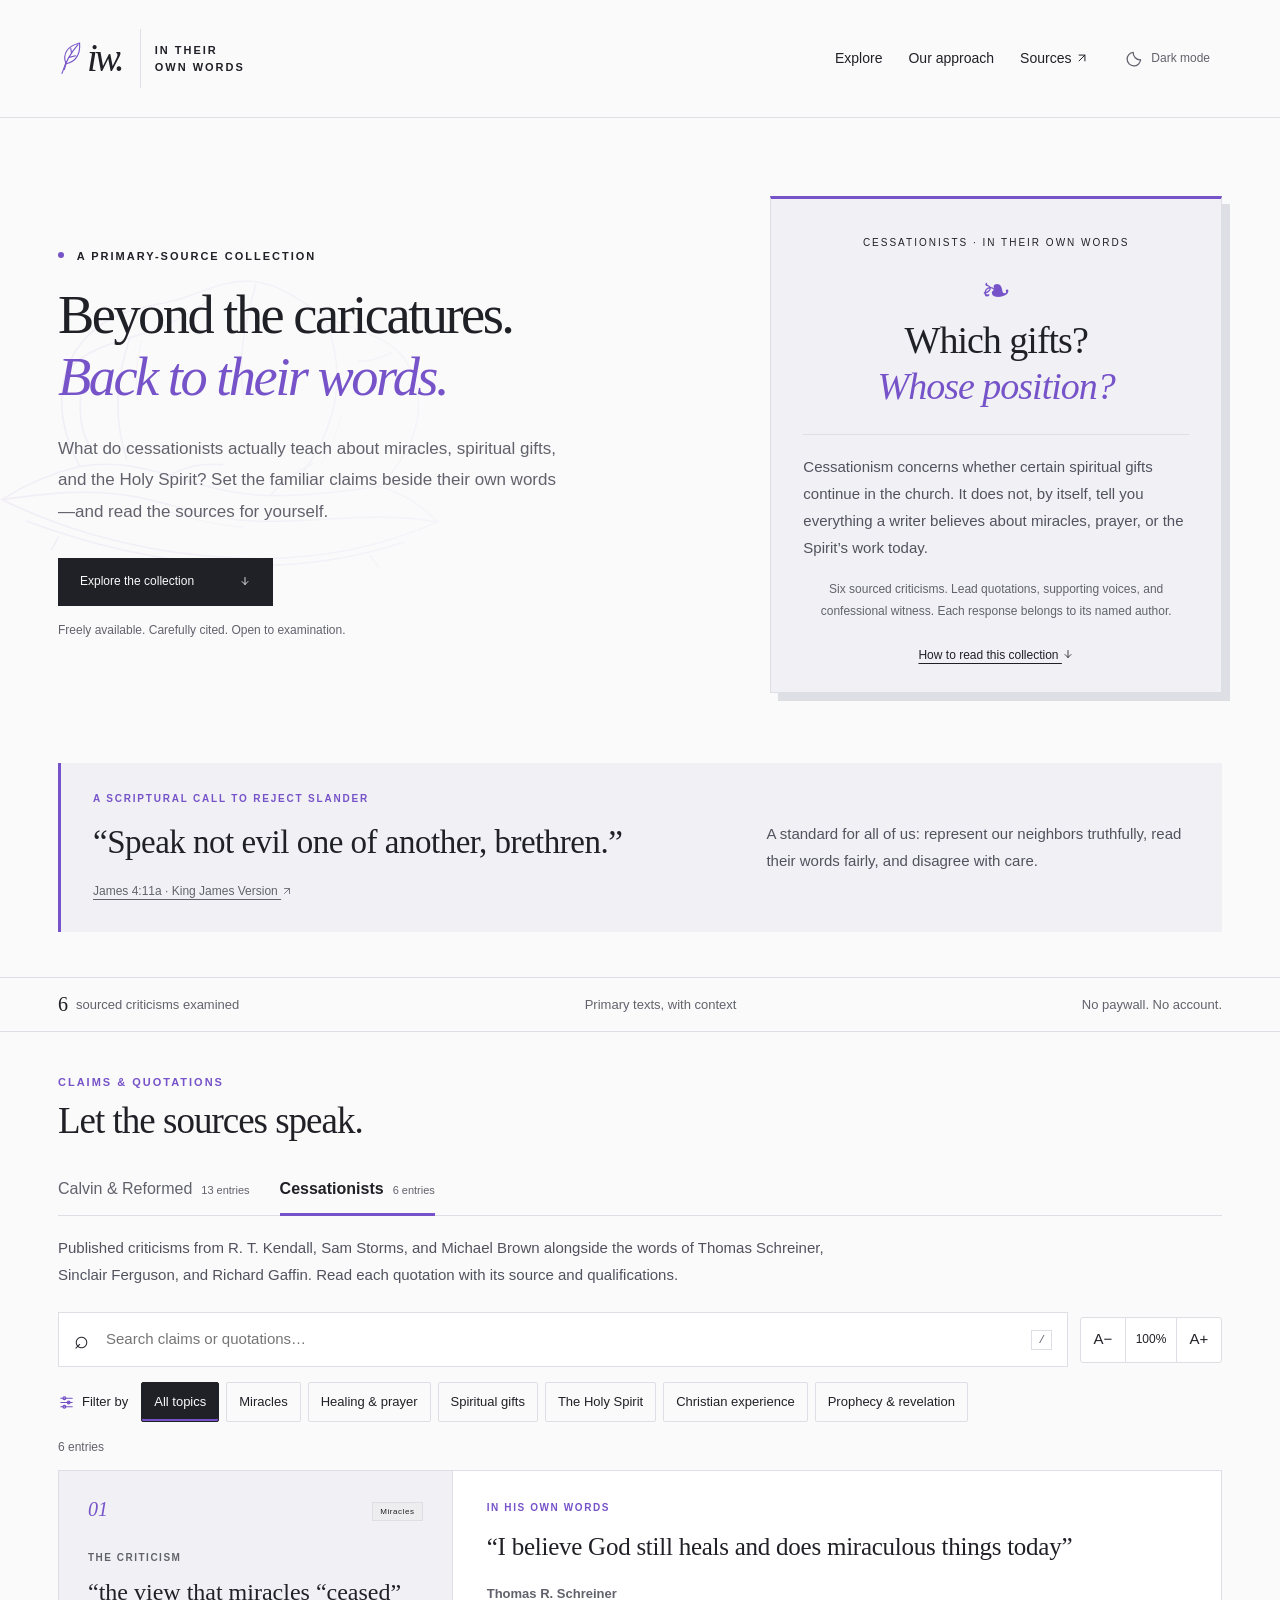
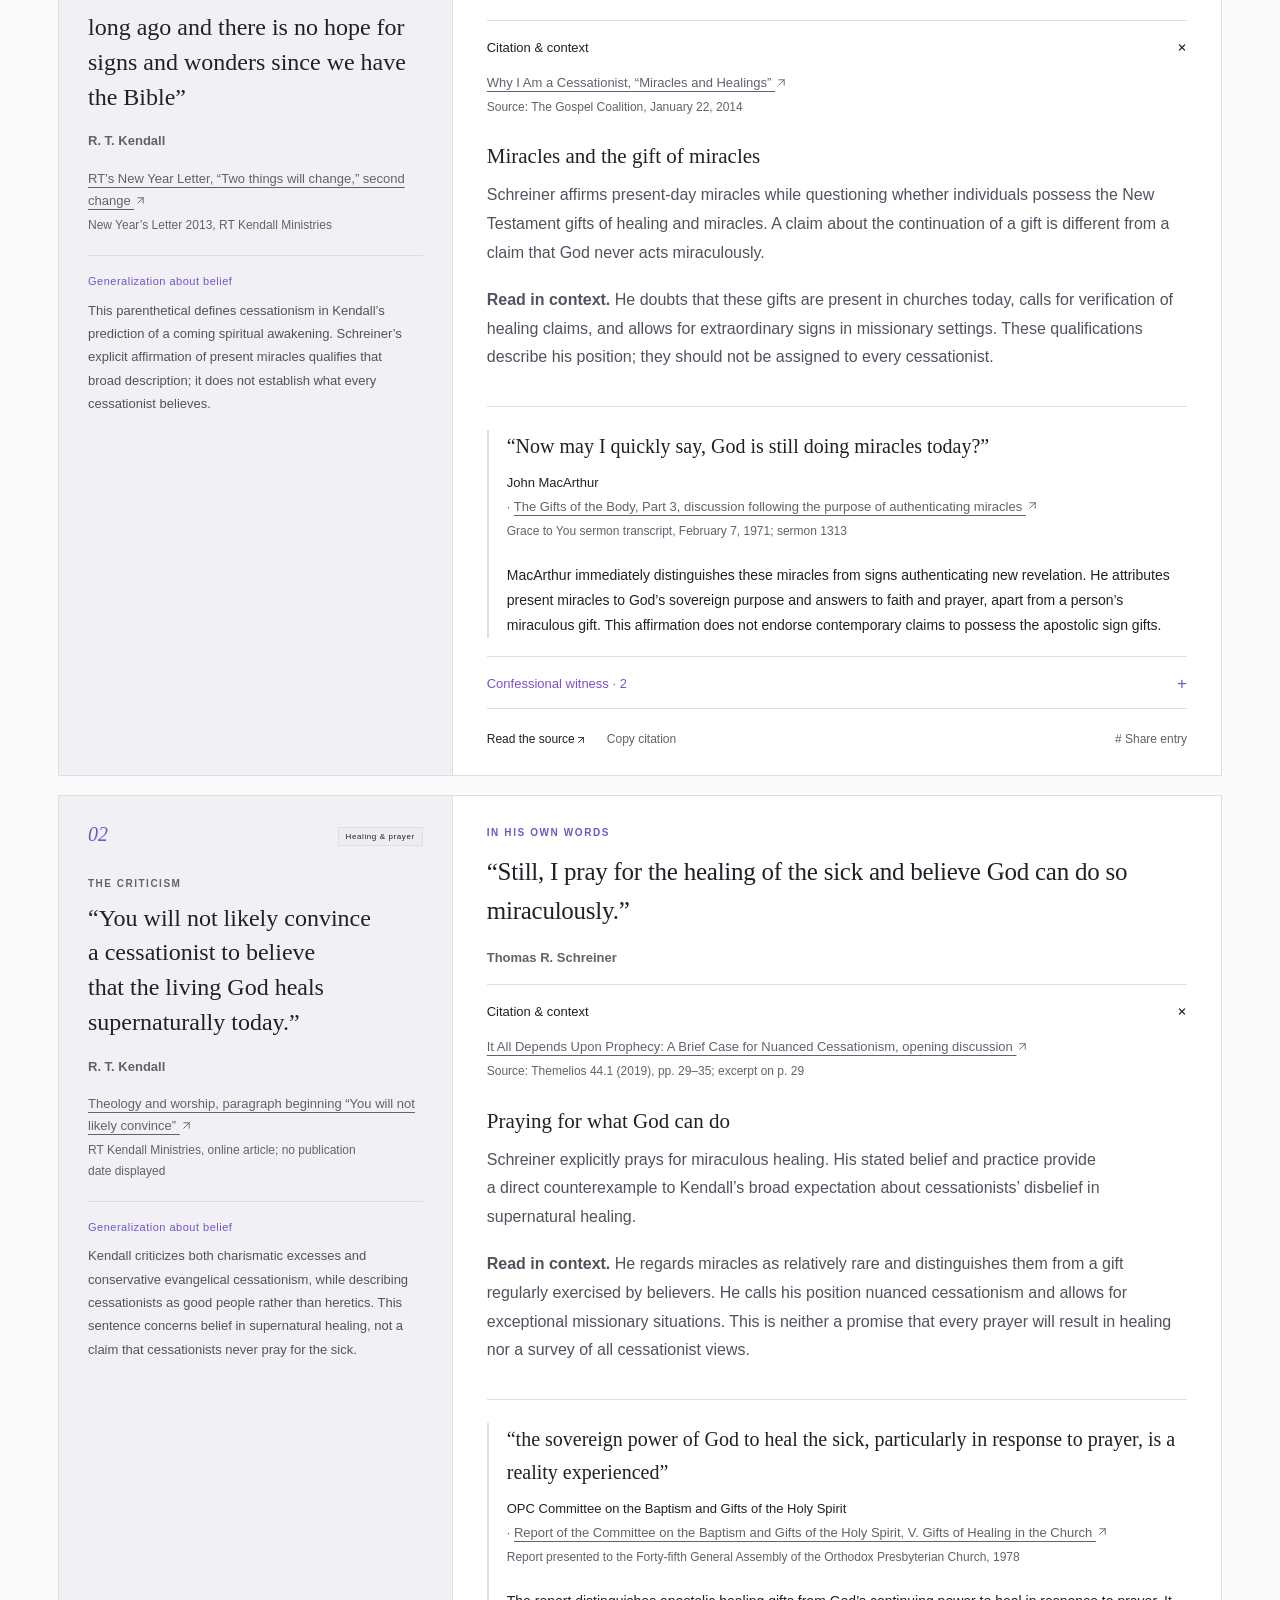
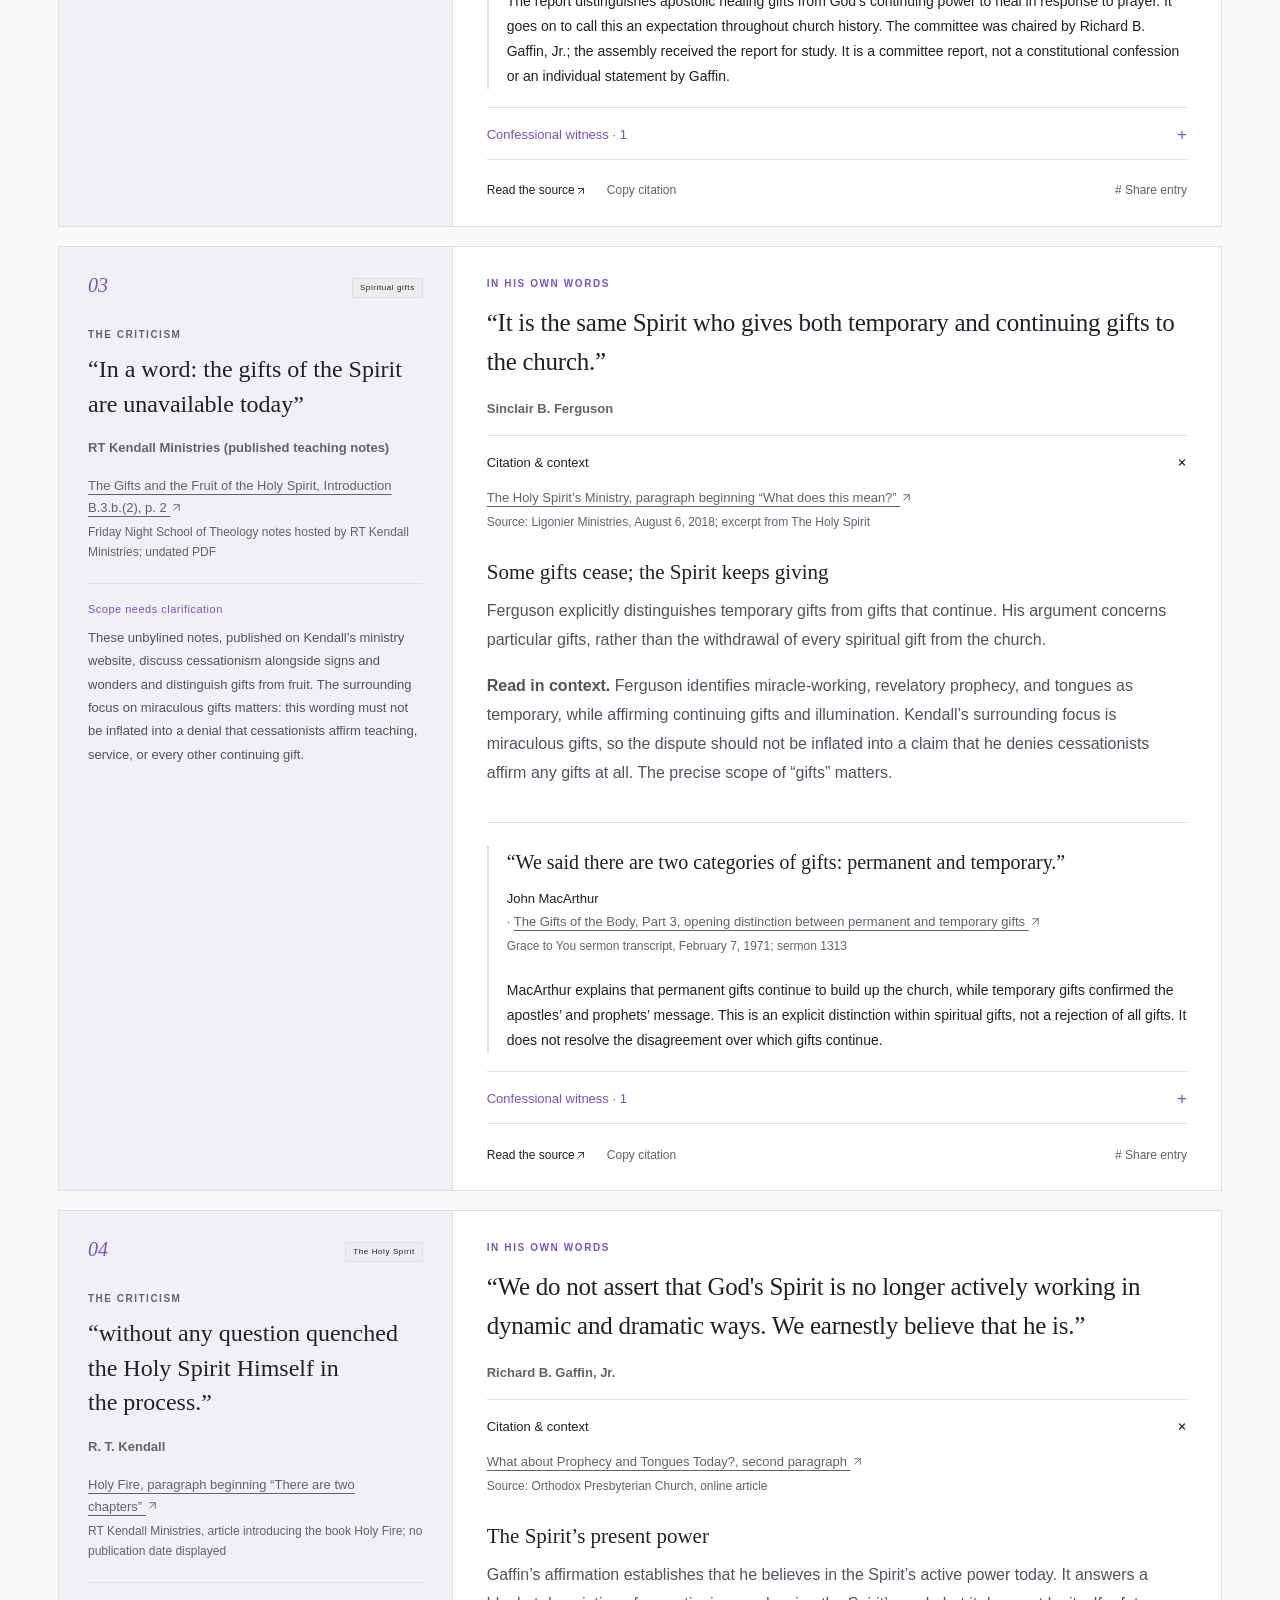
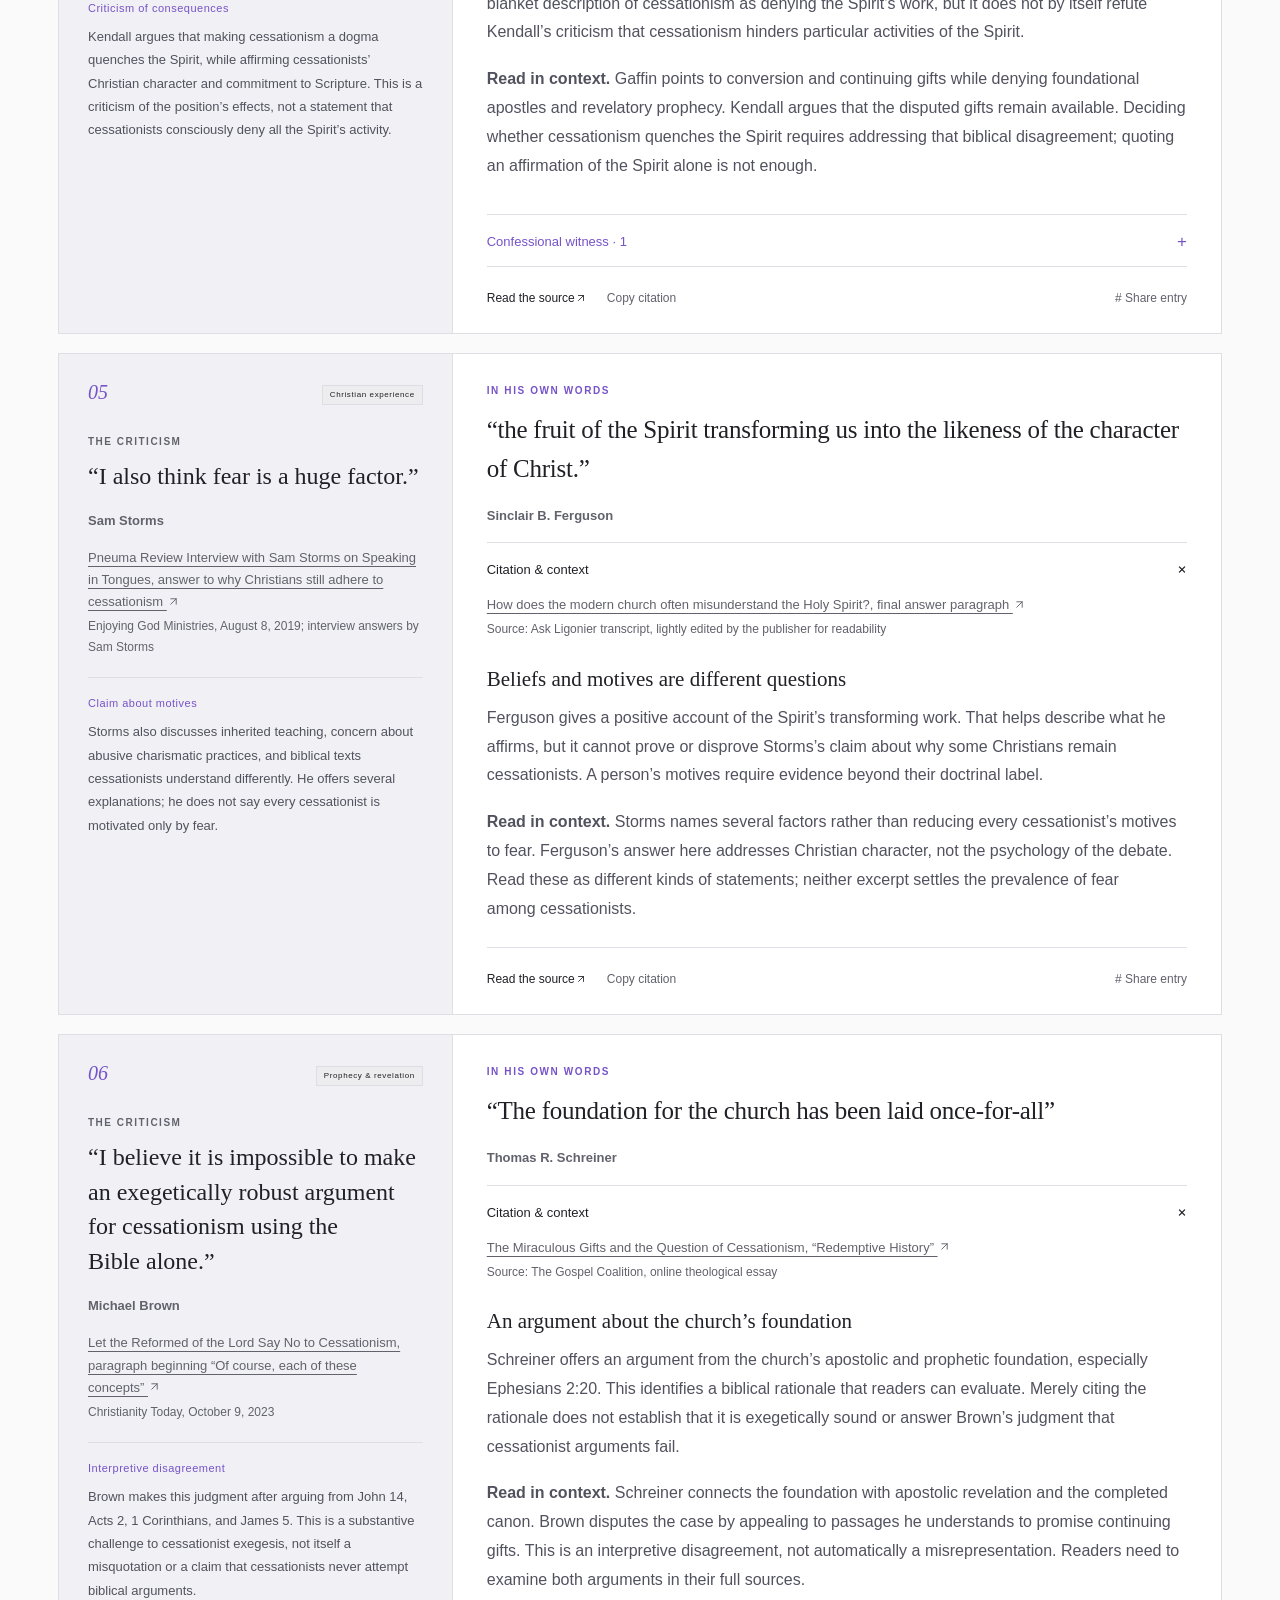
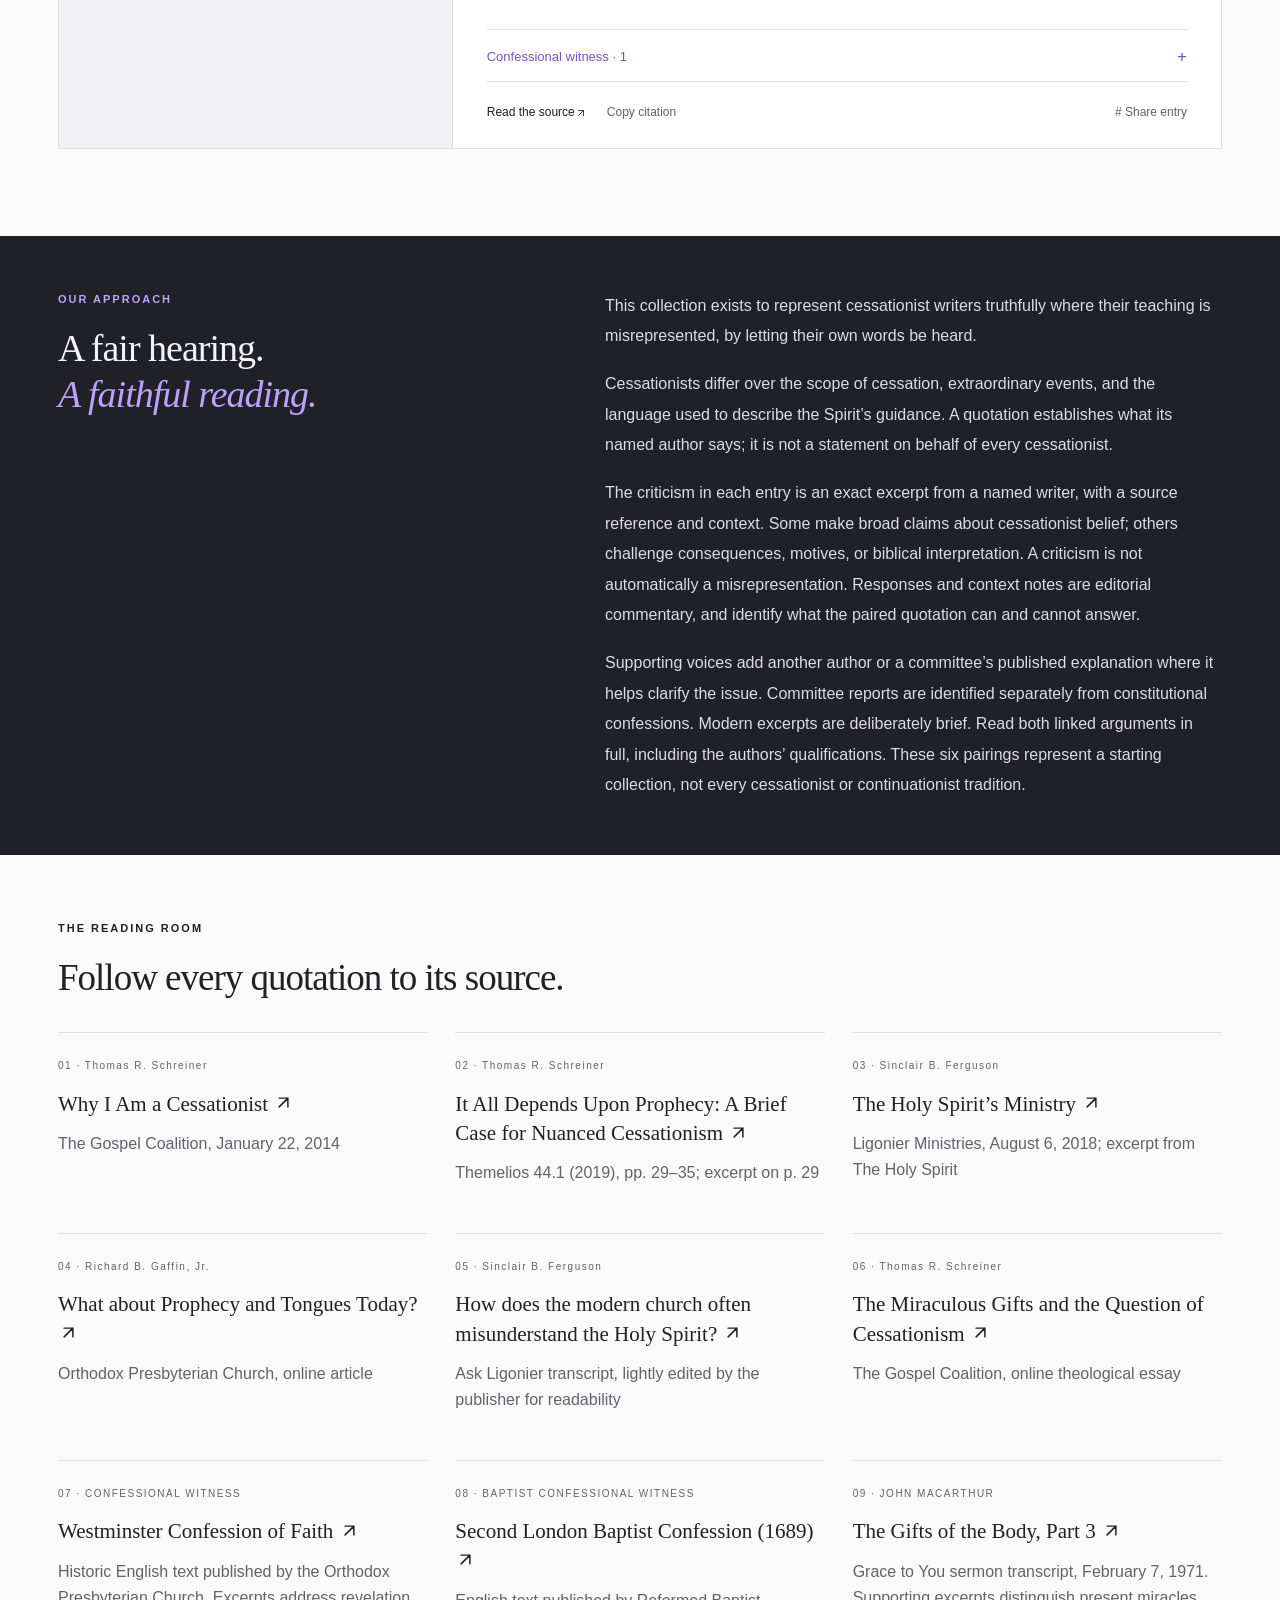
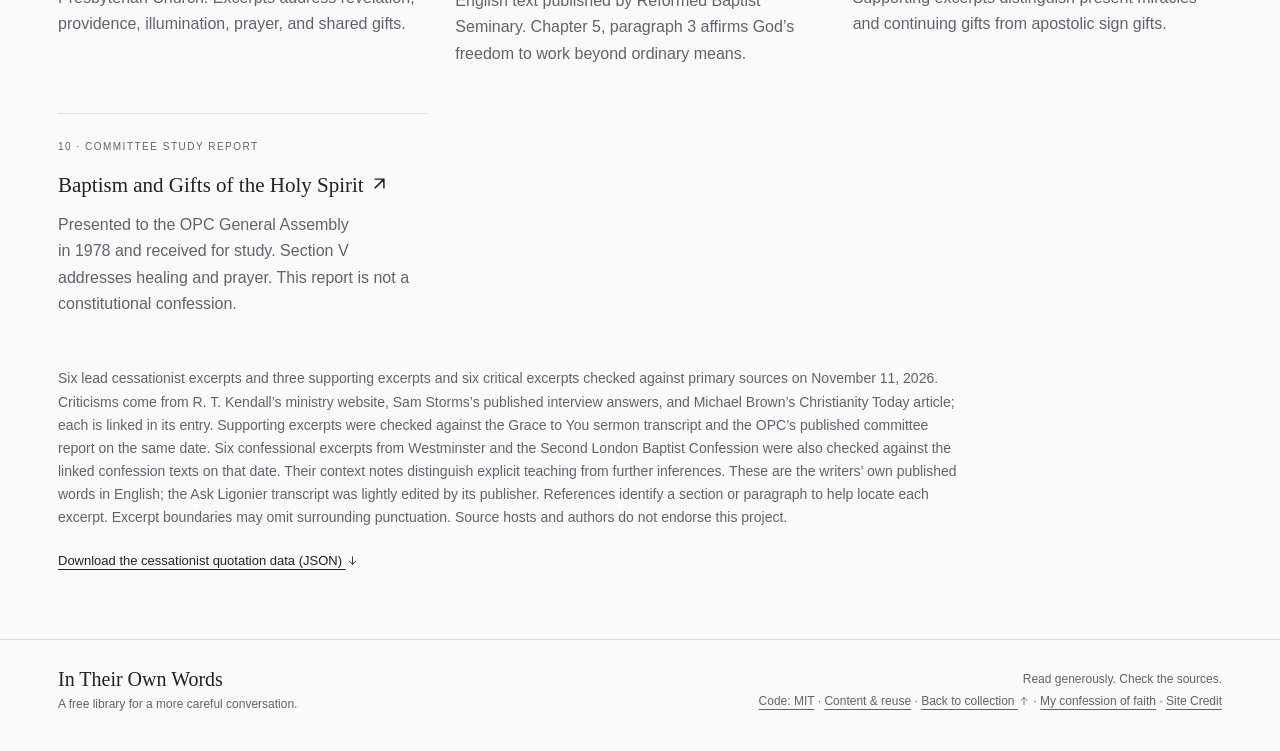
==== commit 0b3cc446: "Simplify mobile reading and replace arrow glyphs with SVG icons" ====
--- a/cessationists.html
+++ b/cessationists.html
@@ -17,28 +17,28 @@
 </head>
 <body class="cessationist-collection">
 <a class="skip" href="#library">Skip to the quotations</a>
-<header class="site-header"><a class="brand" href="./" aria-label="In Their Own Words home"><span class="brand-symbol" aria-hidden="true"><svg class="brand-quill" width="24" height="38" viewBox="0 0 30 46" fill="none" stroke="currentColor" stroke-width="1.4" stroke-linecap="round" stroke-linejoin="round"><path d="M5 41C9 28 16 15 25 5"/><path d="M10 29C5 16 12 7 27 3c1 13-4 23-17 26Z"/><path d="m14 21 8-2M17 16l-1-6M10 29l-2 7"/></svg><span class="brand-mark">iw.</span></span><span>IN THEIR<br>OWN WORDS</span></a><nav id="site-navigation" aria-label="Main navigation"><a href="#library">Explore</a><a href="#approach">Our approach</a><a href="#sources">Sources <span aria-hidden="true">↗</span></a></nav><div class="header-controls"><button type="button" class="theme-toggle" id="theme-toggle" hidden><svg class="theme-icon moon-icon" width="20" height="20" viewBox="0 0 24 24" fill="none" stroke="currentColor" stroke-width="1.7" stroke-linecap="round" stroke-linejoin="round" aria-hidden="true"><path d="M20.8 13A9 9 0 0 1 11 3.2 9 9 0 1 0 20.8 13Z"/></svg><svg class="theme-icon sun-icon" width="20" height="20" viewBox="0 0 24 24" fill="none" stroke="currentColor" stroke-width="1.7" stroke-linecap="round" aria-hidden="true"><circle cx="12" cy="12" r="4"/><path d="M12 2v2m0 16v2M2 12h2m16 0h2M5 5l1.5 1.5m11 11L19 19M5 19l1.5-1.5m11-11L19 5"/></svg><span id="theme-label">Dark mode</span></button><button class="menu-toggle" id="menu-toggle" type="button" aria-label="Open navigation" aria-expanded="false" aria-controls="site-navigation" hidden><svg width="22" height="22" viewBox="0 0 24 24" fill="none" stroke="currentColor" stroke-width="1.7" stroke-linecap="round" aria-hidden="true"><path class="menu-lines" d="M4 6h16M4 12h16M4 18h16"/><path class="menu-close" d="m6 6 12 12M18 6 6 18"/></svg></button></div></header>
+<header class="site-header"><a class="brand" href="./" aria-label="In Their Own Words home"><span class="brand-symbol" aria-hidden="true"><svg class="brand-quill" width="24" height="38" viewBox="0 0 30 46" fill="none" stroke="currentColor" stroke-width="1.4" stroke-linecap="round" stroke-linejoin="round"><path d="M5 41C9 28 16 15 25 5"/><path d="M10 29C5 16 12 7 27 3c1 13-4 23-17 26Z"/><path d="m14 21 8-2M17 16l-1-6M10 29l-2 7"/></svg><span class="brand-mark">iw.</span></span><span>IN THEIR<br>OWN WORDS</span></a><nav id="site-navigation" aria-label="Main navigation"><a href="#library">Explore</a><a href="#approach">Our approach</a><a href="#sources">Sources <span aria-hidden="true"><svg class="ui-arrow" width="16" height="16" viewBox="0 0 24 24" fill="none" stroke="currentColor" stroke-width="1.7" stroke-linecap="round" stroke-linejoin="round" aria-hidden="true" focusable="false"><path d="M7 17 17 7M7 7h10v10"/></svg></span></a></nav><div class="header-controls"><button type="button" class="theme-toggle" id="theme-toggle" hidden><svg class="theme-icon moon-icon" width="20" height="20" viewBox="0 0 24 24" fill="none" stroke="currentColor" stroke-width="1.7" stroke-linecap="round" stroke-linejoin="round" aria-hidden="true"><path d="M20.8 13A9 9 0 0 1 11 3.2 9 9 0 1 0 20.8 13Z"/></svg><svg class="theme-icon sun-icon" width="20" height="20" viewBox="0 0 24 24" fill="none" stroke="currentColor" stroke-width="1.7" stroke-linecap="round" aria-hidden="true"><circle cx="12" cy="12" r="4"/><path d="M12 2v2m0 16v2M2 12h2m16 0h2M5 5l1.5 1.5m11 11L19 19M5 19l1.5-1.5m11-11L19 5"/></svg><span id="theme-label">Dark mode</span></button><button class="menu-toggle" id="menu-toggle" type="button" aria-label="Open navigation" aria-expanded="false" aria-controls="site-navigation" hidden><svg width="22" height="22" viewBox="0 0 24 24" fill="none" stroke="currentColor" stroke-width="1.7" stroke-linecap="round" aria-hidden="true"><path class="menu-lines" d="M4 6h16M4 12h16M4 18h16"/><path class="menu-close" d="m6 6 12 12M18 6 6 18"/></svg></button></div></header>
 <main>
-<section class="hero"><div class="hero-copy"><p class="eyebrow"><span></span> A PRIMARY-SOURCE COLLECTION</p><h1>Beyond the caricatures.<br><em>Back to their words.</em></h1><p class="intro">What do cessationists actually teach about miracles, spiritual gifts, and the Holy Spirit? Set the familiar claims beside their own words—and read the sources for yourself.</p><a class="button" href="#library">Explore the collection <span aria-hidden="true">↓</span></a><p class="hero-note">Freely available. Carefully cited. Open to examination.</p></div><aside class="hero-aside collection-guide" aria-labelledby="guide-heading"><span class="folio">CESSATIONISTS · IN THEIR OWN WORDS</span><div class="ornament" aria-hidden="true">❧</div><h2 id="guide-heading">Which gifts?<br><em>Whose position?</em></h2><p class="featured-context">Cessationism concerns whether certain spiritual gifts continue in the church. It does not, by itself, tell you everything a writer believes about miracles, prayer, or the Spirit’s work today.</p><p class="edition">Six sourced criticisms. Lead quotations, supporting voices, and confessional witness. Each response belongs to its named author.</p><a href="#approach">How to read this collection ↓</a></aside></section>
-<section class="scripture-callout" aria-labelledby="scripture-heading">
-<div><h2 class="eyebrow" id="scripture-heading">A SCRIPTURAL CALL TO REJECT SLANDER</h2><blockquote>“Speak not evil one of another, brethren.”</blockquote><a href="https://www.biblegateway.com/passage/?search=James+4%3A11&amp;version=KJV">James 4:11a · King James Version ↗</a></div>
+<section class="hero"><div class="hero-copy"><p class="eyebrow"><span></span> A PRIMARY-SOURCE COLLECTION</p><h1>Beyond the caricatures.<br><em>Back to their words.</em></h1><p class="intro desktop-intro">What do cessationists actually teach about miracles, spiritual gifts, and the Holy Spirit? Set the familiar claims beside their own words—and read the sources for yourself.</p><p class="intro mobile-intro">Read published criticisms beside cessationist writers’ own words.</p><a class="button" href="#library">Explore the collection <span aria-hidden="true"><svg class="ui-arrow" width="16" height="16" viewBox="0 0 24 24" fill="none" stroke="currentColor" stroke-width="1.7" stroke-linecap="round" stroke-linejoin="round" aria-hidden="true" focusable="false"><path d="M12 5v14m-6-6 6 6 6-6"/></svg></span></a><p class="hero-note">Freely available. Carefully cited. Open to examination.</p></div><details class="hero-details" data-mobile-collapse open><summary>About this collection</summary><aside class="hero-aside collection-guide" aria-labelledby="guide-heading"><span class="folio">CESSATIONISTS · IN THEIR OWN WORDS</span><div class="ornament" aria-hidden="true">❧</div><h2 id="guide-heading">Which gifts?<br><em>Whose position?</em></h2><p class="featured-context">Cessationism concerns whether certain spiritual gifts continue in the church. It does not, by itself, tell you everything a writer believes about miracles, prayer, or the Spirit’s work today.</p><p class="edition">Six sourced criticisms. Lead quotations, supporting voices, and confessional witness. Each response belongs to its named author.</p><a href="#approach">How to read this collection <svg class="ui-arrow" width="16" height="16" viewBox="0 0 24 24" fill="none" stroke="currentColor" stroke-width="1.7" stroke-linecap="round" stroke-linejoin="round" aria-hidden="true" focusable="false"><path d="M12 5v14m-6-6 6 6 6-6"/></svg></a></aside></details></section>
+<details class="reading-note" data-mobile-collapse open><summary>Read fairly. Check the sources.</summary><section class="scripture-callout" aria-labelledby="scripture-heading">
+<div><h2 class="eyebrow" id="scripture-heading">A SCRIPTURAL CALL TO REJECT SLANDER</h2><blockquote>“Speak not evil one of another, brethren.”</blockquote><a href="https://www.biblegateway.com/passage/?search=James+4%3A11&amp;version=KJV">James 4:11a · King James Version <svg class="ui-arrow" width="16" height="16" viewBox="0 0 24 24" fill="none" stroke="currentColor" stroke-width="1.7" stroke-linecap="round" stroke-linejoin="round" aria-hidden="true" focusable="false"><path d="M7 17 17 7M7 7h10v10"/></svg></a></div>
 <p>A standard for all of us: represent our neighbors truthfully, read their words fairly, and disagree with care.</p>
-</section>
+</section></details>
 <div class="collection-strip"><span><b>6</b> sourced criticisms examined</span><span>Primary texts, with context</span><span>No paywall. No account.</span></div>
 <section class="library" id="library"><div class="section-heading"><div><p class="eyebrow">CLAIMS &amp; QUOTATIONS</p><h2>Let the sources speak.</h2></div></div>
 <nav class="collection-tabs" aria-label="Choose a collection"><a href="./#library">Calvin &amp; Reformed <span>13 entries</span></a><a href="./cessationists.html#library" aria-current="page">Cessationists <span>6 entries</span></a></nav>
 <div class="collection-intro"><p>Published criticisms from R. T. Kendall, Sam Storms, and Michael Brown alongside the words of Thomas Schreiner, Sinclair Ferguson, and Richard Gaffin. Read each quotation with its source and qualifications.</p></div>
 <div class="tools" hidden><label class="search"><span aria-hidden="true">⌕</span><input id="search" type="search" placeholder="Search claims or quotations…" aria-label="Search the collection"><kbd aria-hidden="true">/</kbd></label><button id="search-clear" class="reset" type="button" hidden><span aria-hidden="true">×</span> Clear search</button><div class="reading-controls" id="reading-controls" role="group" aria-label="Reading text size" hidden><span>Text size</span><button type="button" id="text-smaller" aria-label="Decrease reading text size">A−</button><button type="button" id="text-reset" aria-label="Reset reading text size to 100 percent">100%</button><button type="button" id="text-larger" aria-label="Increase reading text size">A+</button><span id="text-size-status" class="sr-only" role="status" aria-live="polite"></span></div></div>
-<div id="filters" class="filters" role="group" aria-label="Filter by topics" aria-describedby="filter-help" hidden><span class="filter-label"><svg width="17" height="17" viewBox="0 0 24 24" fill="none" stroke="currentColor" stroke-width="1.7" stroke-linecap="round" aria-hidden="true"><path d="M4 6h16M4 12h16M4 18h16"/><circle cx="9" cy="6" r="2"/><circle cx="15" cy="12" r="2"/><circle cx="9" cy="18" r="2"/></svg>Filter by<span id="filter-help" class="sr-only">Choose one or more topics</span><button id="clear-topics" class="clear-topics" type="button" aria-label="Clear topic filters" hidden><svg width="15" height="15" viewBox="0 0 24 24" fill="none" stroke="currentColor" stroke-width="1.8" stroke-linecap="round" stroke-linejoin="round" aria-hidden="true"><path d="M3 10a9 9 0 1 1 2 8M3 4v6h6"/></svg><span>Clear</span></button></span></div>
+<details class="topic-disclosure" id="topic-disclosure" data-mobile-collapse open hidden><summary>Filter topics<span id="filter-count"></span></summary><div id="filters" class="filters" role="group" aria-label="Filter by topics" aria-describedby="filter-help" hidden><span class="filter-label"><svg width="17" height="17" viewBox="0 0 24 24" fill="none" stroke="currentColor" stroke-width="1.7" stroke-linecap="round" aria-hidden="true"><path d="M4 6h16M4 12h16M4 18h16"/><circle cx="9" cy="6" r="2"/><circle cx="15" cy="12" r="2"/><circle cx="9" cy="18" r="2"/></svg>Filter by<span id="filter-help" class="sr-only">Choose one or more topics</span><button id="clear-topics" class="clear-topics" type="button" aria-label="Clear topic filters" hidden><svg width="15" height="15" viewBox="0 0 24 24" fill="none" stroke="currentColor" stroke-width="1.8" stroke-linecap="round" stroke-linejoin="round" aria-hidden="true"><path d="M3 10a9 9 0 1 1 2 8M3 4v6h6"/></svg><span>Clear</span></button></span></div></details>
 <div class="results-heading"><p id="result-count" role="status" aria-live="polite">6 entries</p></div>
-<div id="entries"><article class="entry" id="miracles-today" data-topic="Miracles"><div class="claim-side"><span class="entry-number">01</span><span class="topic">Miracles</span><p class="eyebrow">THE CRITICISM</p><blockquote class="critic-quote"><h3>“the view that miracles “ceased” long ago and there is no hope for signs and wonders since we have the Bible”</h3></blockquote><p class="citation critic-citation"><strong>R. T. Kendall</strong> · <a href="https://rtkendallministries.com/rts-new-year-letter">RT’s New Year Letter, “Two things will change,” second change ↗</a><span>New Year’s Letter 2013, RT Kendall Ministries</span></p><p class="criticism-kind">Generalization about belief</p><p class="critic-context">This parenthetical defines cessationism in Kendall’s prediction of a coming spiritual awakening. Schreiner’s explicit affirmation of present miracles qualifies that broad description; it does not establish what every cessationist believes.</p></div><div class="quote-side"><p class="eyebrow">IN HIS OWN WORDS</p><blockquote>“I believe God still heals and does miraculous things today”</blockquote><p class="citation"><strong>Thomas R. Schreiner</strong> · <a href="https://www.thegospelcoalition.org/article/cessationist/">Why I Am a Cessationist, “Miracles and Healings” ↗</a><span>Source: The Gospel Coalition, January 22, 2014</span></p><div class="supporting-voices"><h4>Supporting voices</h4><div class="witness supporting-voice"><blockquote>“Now may I quickly say, God is still doing miracles today?”</blockquote><p class="citation"><strong>John MacArthur</strong> · <a href="https://www.gty.org/sermons/1313/the-gifts-of-the-body-part-3">The Gifts of the Body, Part 3, discussion following the purpose of authenticating miracles ↗</a><span>Grace to You sermon transcript, February 7, 1971; sermon 1313</span></p><p class="witness-context">MacArthur immediately distinguishes these miracles from signs authenticating new revelation. He attributes present miracles to God’s sovereign purpose and answers to faith and prayer, apart from a person’s miraculous gift. This affirmation does not endorse contemporary claims to possess the apostolic sign gifts.</p></div></div><details><summary>The distinction & context · 2 confessional excerpts <span aria-hidden="true">+</span></summary><div class="context"><h4>Miracles and the gift of miracles</h4><p>Schreiner affirms present-day miracles while questioning whether individuals possess the New Testament gifts of healing and miracles. A claim about the continuation of a gift is different from a claim that God never acts miraculously.</p><p><strong>Read in context.</strong> He doubts that these gifts are present in churches today, calls for verification of healing claims, and allows for extraordinary signs in missionary settings. These qualifications describe his position; they should not be assigned to every cessationist.</p><div class="witness"><p class="eyebrow">CONFESSIONAL WITNESS</p><blockquote>“yet is free to work without, above, and against them, at his pleasure.”</blockquote><a href="https://www.opc.org/wcf.html">Westminster Confession of Faith 5.3 ↗</a><p class="witness-edition">Historic English text as published by the Orthodox Presbyterian Church</p><p class="witness-context">“Them” refers to ordinary means. This affirms extraordinary providence; it neither promises particular miracles nor establishes continuing gifts of miracle-working.</p></div><div class="witness"><p class="eyebrow">CONFESSIONAL WITNESS</p><blockquote>“yet is free to work without, above, and against them at His pleasure.”</blockquote><a href="https://rbs.org/2lbc">Second London Baptist Confession (1689), 5.3 ↗</a><p class="witness-edition">English text as published by Reformed Baptist Seminary; reference gives chapter and paragraph</p><p class="witness-context">The Baptist confession likewise affirms God’s freedom beyond ordinary means. This supports openness to extraordinary divine action without deciding whether particular miraculous gifts continue.</p></div></div></details><div class="entry-actions"><a href="https://www.thegospelcoalition.org/article/cessationist/">Read the source ↗</a><button type="button" data-copy="miracles-today" hidden>Copy citation</button><a href="#miracles-today" class="permalink" aria-label="Permanent link: Miracles and the gift of miracles"># Share entry</a></div></div></article>
-<article class="entry" id="prayer-for-healing" data-topic="Healing &amp; prayer"><div class="claim-side"><span class="entry-number">02</span><span class="topic">Healing &amp; prayer</span><p class="eyebrow">THE CRITICISM</p><blockquote class="critic-quote"><h3>“You will not likely convince a cessationist to believe that the living God heals supernaturally today.”</h3></blockquote><p class="citation critic-citation"><strong>R. T. Kendall</strong> · <a href="https://rtkendallministries.com/theology-and-worship">Theology and worship, paragraph beginning “You will not likely convince” ↗</a><span>RT Kendall Ministries, online article; no publication date displayed</span></p><p class="criticism-kind">Generalization about belief</p><p class="critic-context">Kendall criticizes both charismatic excesses and conservative evangelical cessationism, while describing cessationists as good people rather than heretics. This sentence concerns belief in supernatural healing, not a claim that cessationists never pray for the sick.</p></div><div class="quote-side"><p class="eyebrow">IN HIS OWN WORDS</p><blockquote>“Still, I pray for the healing of the sick and believe God can do so miraculously.”</blockquote><p class="citation"><strong>Thomas R. Schreiner</strong> · <a href="https://www.thegospelcoalition.org/themelios/article/it-all-depends-upon-prophecy-a-brief-case-for-nuanced-cessationism/">It All Depends Upon Prophecy: A Brief Case for Nuanced Cessationism, opening discussion ↗</a><span>Source: Themelios 44.1 (2019), pp. 29–35; excerpt on p. 29</span></p><div class="supporting-voices"><h4>Supporting voices</h4><div class="witness supporting-voice"><blockquote>“the sovereign power of God to heal the sick, particularly in response to prayer, is a reality experienced”</blockquote><p class="citation"><strong>OPC Committee on the Baptism and Gifts of the Holy Spirit</strong> · <a href="https://www.opc.org/GA/giftsHS.html">Report of the Committee on the Baptism and Gifts of the Holy Spirit, V. Gifts of Healing in the Church ↗</a><span>Report presented to the Forty-fifth General Assembly of the Orthodox Presbyterian Church, 1978</span></p><p class="witness-context">The report distinguishes apostolic healing gifts from God’s continuing power to heal in response to prayer. It goes on to call this an expectation throughout church history. The committee was chaired by Richard B. Gaffin, Jr.; the assembly received the report for study. It is a committee report, not a constitutional confession or an individual statement by Gaffin.</p></div></div><details><summary>The distinction & context · 1 confessional excerpt <span aria-hidden="true">+</span></summary><div class="context"><h4>Praying for what God can do</h4><p>Schreiner explicitly prays for miraculous healing. His stated belief and practice provide a direct counterexample to Kendall’s broad expectation about cessationists’ disbelief in supernatural healing.</p><p><strong>Read in context.</strong> He regards miracles as relatively rare and distinguishes them from a gift regularly exercised by believers. He calls his position nuanced cessationism and allows for exceptional missionary situations. This is neither a promise that every prayer will result in healing nor a survey of all cessationist views.</p><div class="witness"><p class="eyebrow">CONFESSIONAL WITNESS</p><blockquote>“Prayer is to be made for things lawful;”</blockquote><a href="https://www.opc.org/wcf.html">Westminster Confession of Faith 21.4 ↗</a><p class="witness-edition">Historic English text as published by the Orthodox Presbyterian Church</p><p class="witness-context">This general rule permits lawful petitions, including healing. It does not specifically command miraculous healing or guarantee that the sick will recover.</p></div></div></details><div class="entry-actions"><a href="https://www.thegospelcoalition.org/themelios/article/it-all-depends-upon-prophecy-a-brief-case-for-nuanced-cessationism/">Read the source ↗</a><button type="button" data-copy="prayer-for-healing" hidden>Copy citation</button><a href="#prayer-for-healing" class="permalink" aria-label="Permanent link: Praying for what God can do"># Share entry</a></div></div></article>
-<article class="entry" id="continuing-gifts" data-topic="Spiritual gifts"><div class="claim-side"><span class="entry-number">03</span><span class="topic">Spiritual gifts</span><p class="eyebrow">THE CRITICISM</p><blockquote class="critic-quote"><h3>“In a word: the gifts of the Spirit are unavailable today”</h3></blockquote><p class="citation critic-citation"><strong>RT Kendall Ministries (published teaching notes)</strong> · <a href="https://rtkendallministries.com/wp-content/uploads/KT-10-The-Gifts-versus-the-Fruit-of-the-Holy-Spirit.pdf#page=2">The Gifts and the Fruit of the Holy Spirit, Introduction B.3.b.(2), p. 2 ↗</a><span>Friday Night School of Theology notes hosted by RT Kendall Ministries; undated PDF</span></p><p class="criticism-kind">Scope needs clarification</p><p class="critic-context">These unbylined notes, published on Kendall’s ministry website, discuss cessationism alongside signs and wonders and distinguish gifts from fruit. The surrounding focus on miraculous gifts matters: this wording must not be inflated into a denial that cessationists affirm teaching, service, or every other continuing gift.</p></div><div class="quote-side"><p class="eyebrow">IN HIS OWN WORDS</p><blockquote>“It is the same Spirit who gives both temporary and continuing gifts to the church.”</blockquote><p class="citation"><strong>Sinclair B. Ferguson</strong> · <a href="https://learn.ligonier.org/articles/holy-spirits-ministry">The Holy Spirit’s Ministry, paragraph beginning “What does this mean?” ↗</a><span>Source: Ligonier Ministries, August 6, 2018; excerpt from The Holy Spirit</span></p><div class="supporting-voices"><h4>Supporting voices</h4><div class="witness supporting-voice"><blockquote>“We said there are two categories of gifts: permanent and temporary.”</blockquote><p class="citation"><strong>John MacArthur</strong> · <a href="https://www.gty.org/sermons/1313/the-gifts-of-the-body-part-3">The Gifts of the Body, Part 3, opening distinction between permanent and temporary gifts ↗</a><span>Grace to You sermon transcript, February 7, 1971; sermon 1313</span></p><p class="witness-context">MacArthur explains that permanent gifts continue to build up the church, while temporary gifts confirmed the apostles’ and prophets’ message. This is an explicit distinction within spiritual gifts, not a rejection of all gifts. It does not resolve the disagreement over which gifts continue.</p></div></div><details><summary>The distinction & context · 1 confessional excerpt <span aria-hidden="true">+</span></summary><div class="context"><h4>Some gifts cease; the Spirit keeps giving</h4><p>Ferguson explicitly distinguishes temporary gifts from gifts that continue. His argument concerns particular gifts, rather than the withdrawal of every spiritual gift from the church.</p><p><strong>Read in context.</strong> Ferguson identifies miracle-working, revelatory prophecy, and tongues as temporary, while affirming continuing gifts and illumination. Kendall’s surrounding focus is miraculous gifts, so the dispute should not be inflated into a claim that he denies cessationists affirm any gifts at all. The precise scope of “gifts” matters.</p><div class="witness"><p class="eyebrow">CONFESSIONAL WITNESS</p><blockquote>“they have communion in each other’s gifts and graces,”</blockquote><a href="https://www.opc.org/wcf.html">Westminster Confession of Faith 26.1 ↗</a><p class="witness-edition">Historic English text as published by the Orthodox Presbyterian Church</p><p class="witness-context">Believers share gifts for mutual good. This affirms continuing gifted service without identifying whether prophecy, tongues, or healing belong among those gifts.</p></div></div></details><div class="entry-actions"><a href="https://learn.ligonier.org/articles/holy-spirits-ministry">Read the source ↗</a><button type="button" data-copy="continuing-gifts" hidden>Copy citation</button><a href="#continuing-gifts" class="permalink" aria-label="Permanent link: Some gifts cease; the Spirit keeps giving"># Share entry</a></div></div></article>
-<article class="entry" id="spirit-at-work" data-topic="The Holy Spirit"><div class="claim-side"><span class="entry-number">04</span><span class="topic">The Holy Spirit</span><p class="eyebrow">THE CRITICISM</p><blockquote class="critic-quote"><h3>“without any question quenched the Holy Spirit Himself in the process.”</h3></blockquote><p class="citation critic-citation"><strong>R. T. Kendall</strong> · <a href="https://rtkendallministries.com/holy-fire">Holy Fire, paragraph beginning “There are two chapters” ↗</a><span>RT Kendall Ministries, article introducing the book Holy Fire; no publication date displayed</span></p><p class="criticism-kind">Criticism of consequences</p><p class="critic-context">Kendall argues that making cessationism a dogma quenches the Spirit, while affirming cessationists’ Christian character and commitment to Scripture. This is a criticism of the position’s effects, not a statement that cessationists consciously deny all the Spirit’s activity.</p></div><div class="quote-side"><p class="eyebrow">IN HIS OWN WORDS</p><blockquote>“We do not assert that God&#x27;s Spirit is no longer actively working in dynamic and dramatic ways. We earnestly believe that he is.”</blockquote><p class="citation"><strong>Richard B. Gaffin, Jr.</strong> · <a href="https://www.opc.org/feature.html?feature_id=62">What about Prophecy and Tongues Today?, second paragraph ↗</a><span>Source: Orthodox Presbyterian Church, online article</span></p><details><summary>The distinction & context · 1 confessional excerpt <span aria-hidden="true">+</span></summary><div class="context"><h4>The Spirit’s present power</h4><p>Gaffin’s affirmation establishes that he believes in the Spirit’s active power today. It answers a blanket description of cessationism as denying the Spirit’s work, but it does not by itself refute Kendall’s criticism that cessationism hinders particular activities of the Spirit.</p><p><strong>Read in context.</strong> Gaffin points to conversion and continuing gifts while denying foundational apostles and revelatory prophecy. Kendall argues that the disputed gifts remain available. Deciding whether cessationism quenches the Spirit requires addressing that biblical disagreement; quoting an affirmation of the Spirit alone is not enough.</p><div class="witness"><p class="eyebrow">CONFESSIONAL WITNESS</p><blockquote>“the inward illumination of the Spirit of God to be necessary for the saving understanding”</blockquote><a href="https://www.opc.org/wcf.html">Westminster Confession of Faith 1.6 ↗</a><p class="witness-edition">Historic English text as published by the Orthodox Presbyterian Church</p><p class="witness-context">The object of this understanding is Scripture. Continuing illumination is explicitly affirmed; this does not settle whether rejecting particular gifts quenches the Spirit.</p></div></div></details><div class="entry-actions"><a href="https://www.opc.org/feature.html?feature_id=62">Read the source ↗</a><button type="button" data-copy="spirit-at-work" hidden>Copy citation</button><a href="#spirit-at-work" class="permalink" aria-label="Permanent link: The Spirit’s present power"># Share entry</a></div></div></article>
-<article class="entry" id="transformed-lives" data-topic="Christian experience"><div class="claim-side"><span class="entry-number">05</span><span class="topic">Christian experience</span><p class="eyebrow">THE CRITICISM</p><blockquote class="critic-quote"><h3>“I also think fear is a huge factor.”</h3></blockquote><p class="citation critic-citation"><strong>Sam Storms</strong> · <a href="https://www.samstorms.org/enjoying-god-blog/post/pneuma-review-interview-with-sam-storms-on-speaking-in-tongues">Pneuma Review Interview with Sam Storms on Speaking in Tongues, answer to why Christians still adhere to cessationism ↗</a><span>Enjoying God Ministries, August 8, 2019; interview answers by Sam Storms</span></p><p class="criticism-kind">Claim about motives</p><p class="critic-context">Storms also discusses inherited teaching, concern about abusive charismatic practices, and biblical texts cessationists understand differently. He offers several explanations; he does not say every cessationist is motivated only by fear.</p></div><div class="quote-side"><p class="eyebrow">IN HIS OWN WORDS</p><blockquote>“the fruit of the Spirit transforming us into the likeness of the character of Christ.”</blockquote><p class="citation"><strong>Sinclair B. Ferguson</strong> · <a href="https://learn.ligonier.org/qas/how-does-the-modern-church-often-misunderstand-the-holy-spirit">How does the modern church often misunderstand the Holy Spirit?, final answer paragraph ↗</a><span>Source: Ask Ligonier transcript, lightly edited by the publisher for readability</span></p><details><summary>The distinction & context <span aria-hidden="true">+</span></summary><div class="context"><h4>Beliefs and motives are different questions</h4><p>Ferguson gives a positive account of the Spirit’s transforming work. That helps describe what he affirms, but it cannot prove or disprove Storms’s claim about why some Christians remain cessationists. A person’s motives require evidence beyond their doctrinal label.</p><p><strong>Read in context.</strong> Storms names several factors rather than reducing every cessationist’s motives to fear. Ferguson’s answer here addresses Christian character, not the psychology of the debate. Read these as different kinds of statements; neither excerpt settles the prevalence of fear among cessationists.</p></div></details><div class="entry-actions"><a href="https://learn.ligonier.org/qas/how-does-the-modern-church-often-misunderstand-the-holy-spirit">Read the source ↗</a><button type="button" data-copy="transformed-lives" hidden>Copy citation</button><a href="#transformed-lives" class="permalink" aria-label="Permanent link: Beliefs and motives are different questions"># Share entry</a></div></div></article>
-<article class="entry" id="revelation-and-prophecy" data-topic="Prophecy &amp; revelation"><div class="claim-side"><span class="entry-number">06</span><span class="topic">Prophecy &amp; revelation</span><p class="eyebrow">THE CRITICISM</p><blockquote class="critic-quote"><h3>“I believe it is impossible to make an exegetically robust argument for cessationism using the Bible alone.”</h3></blockquote><p class="citation critic-citation"><strong>Michael Brown</strong> · <a href="https://www.christianitytoday.com/2023/10/reformed-cessationism-charismatic-continuationism-miracles/">Let the Reformed of the Lord Say No to Cessationism, paragraph beginning “Of course, each of these concepts” ↗</a><span>Christianity Today, October 9, 2023</span></p><p class="criticism-kind">Interpretive disagreement</p><p class="critic-context">Brown makes this judgment after arguing from John 14, Acts 2, 1 Corinthians, and James 5. This is a substantive challenge to cessationist exegesis, not itself a misquotation or a claim that cessationists never attempt biblical arguments.</p></div><div class="quote-side"><p class="eyebrow">IN HIS OWN WORDS</p><blockquote>“The foundation for the church has been laid once-for-all”</blockquote><p class="citation"><strong>Thomas R. Schreiner</strong> · <a href="https://www.thegospelcoalition.org/essay/miraculous-gifts-question-cessationism/">The Miraculous Gifts and the Question of Cessationism, “Redemptive History” ↗</a><span>Source: The Gospel Coalition, online theological essay</span></p><details><summary>The distinction & context · 1 confessional excerpt <span aria-hidden="true">+</span></summary><div class="context"><h4>An argument about the church’s foundation</h4><p>Schreiner offers an argument from the church’s apostolic and prophetic foundation, especially Ephesians 2:20. This identifies a biblical rationale that readers can evaluate. Merely citing the rationale does not establish that it is exegetically sound or answer Brown’s judgment that cessationist arguments fail.</p><p><strong>Read in context.</strong> Schreiner connects the foundation with apostolic revelation and the completed canon. Brown disputes the case by appealing to passages he understands to promise continuing gifts. This is an interpretive disagreement, not automatically a misrepresentation. Readers need to examine both arguments in their full sources.</p><div class="witness"><p class="eyebrow">CONFESSIONAL WITNESS</p><blockquote>“those former ways of God’s revealing his will unto his people being now ceased.”</blockquote><a href="https://www.opc.org/wcf.html">Westminster Confession of Faith 1.1 ↗</a><p class="witness-edition">Historic English text as published by the Orthodox Presbyterian Church</p><p class="witness-context">The context is committing revelation to writing. This explicitly affirms cessation of former revelatory ways, without enumerating every disputed gift or proving its biblical case.</p></div></div></details><div class="entry-actions"><a href="https://www.thegospelcoalition.org/essay/miraculous-gifts-question-cessationism/">Read the source ↗</a><button type="button" data-copy="revelation-and-prophecy" hidden>Copy citation</button><a href="#revelation-and-prophecy" class="permalink" aria-label="Permanent link: An argument about the church’s foundation"># Share entry</a></div></div></article></div><div id="empty" hidden><h3>No matching entries</h3><p>Try “miracles,” “healing,” “Spirit,” or a different topic.</p><button type="button" id="clear-search">Clear search and filters</button></div>
+<div id="entries"><article class="entry" id="miracles-today" data-topic="Miracles"><div class="claim-side"><span class="entry-number">01</span><span class="topic">Miracles</span><h3 class="mobile-entry-heading">Miracles and the gift of miracles</h3><p class="eyebrow">THE CRITICISM</p><blockquote class="critic-quote"><p>“the view that miracles “ceased” long ago and there is no hope for signs and wonders since we have the Bible”</p></blockquote><p class="critic-author">R. T. Kendall</p><details class="critic-details" open data-mobile-collapse><summary>Citation &amp; context <span aria-hidden="true">+</span></summary><p class="citation"><a href="https://rtkendallministries.com/rts-new-year-letter">RT’s New Year Letter, “Two things will change,” second change <svg class="ui-arrow" width="16" height="16" viewBox="0 0 24 24" fill="none" stroke="currentColor" stroke-width="1.7" stroke-linecap="round" stroke-linejoin="round" aria-hidden="true" focusable="false"><path d="M7 17 17 7M7 7h10v10"/></svg></a><span>New Year’s Letter 2013, RT Kendall Ministries</span></p><p class="criticism-kind">Generalization about belief</p><p class="critic-context">This parenthetical defines cessationism in Kendall’s prediction of a coming spiritual awakening. Schreiner’s explicit affirmation of present miracles qualifies that broad description; it does not establish what every cessationist believes.</p></details></div><div class="quote-side"><p class="eyebrow">IN HIS OWN WORDS</p><blockquote>“I believe God still heals and does miraculous things today”</blockquote><p class="lead-author">Thomas R. Schreiner</p><details class="entry-context" open data-mobile-collapse><summary>Citation &amp; context <span aria-hidden="true">+</span></summary><p class="citation source-citation"><a href="https://www.thegospelcoalition.org/article/cessationist/">Why I Am a Cessationist, “Miracles and Healings” <svg class="ui-arrow" width="16" height="16" viewBox="0 0 24 24" fill="none" stroke="currentColor" stroke-width="1.7" stroke-linecap="round" stroke-linejoin="round" aria-hidden="true" focusable="false"><path d="M7 17 17 7M7 7h10v10"/></svg></a><span>Source: The Gospel Coalition, January 22, 2014</span></p><div class="context"><h4>Miracles and the gift of miracles</h4><p>Schreiner affirms present-day miracles while questioning whether individuals possess the New Testament gifts of healing and miracles. A claim about the continuation of a gift is different from a claim that God never acts miraculously.</p><p><strong>Read in context.</strong> He doubts that these gifts are present in churches today, calls for verification of healing claims, and allows for extraordinary signs in missionary settings. These qualifications describe his position; they should not be assigned to every cessationist.</p></div></details><details class="supporting-disclosure" open data-mobile-collapse><summary>More cessationist voices · 1 <span aria-hidden="true">+</span></summary><div class="supporting-voices"><div class="witness supporting-voice"><blockquote>“Now may I quickly say, God is still doing miracles today?”</blockquote><p class="citation"><strong>John MacArthur</strong> · <a href="https://www.gty.org/sermons/1313/the-gifts-of-the-body-part-3">The Gifts of the Body, Part 3, discussion following the purpose of authenticating miracles <svg class="ui-arrow" width="16" height="16" viewBox="0 0 24 24" fill="none" stroke="currentColor" stroke-width="1.7" stroke-linecap="round" stroke-linejoin="round" aria-hidden="true" focusable="false"><path d="M7 17 17 7M7 7h10v10"/></svg></a><span>Grace to You sermon transcript, February 7, 1971; sermon 1313</span></p><p class="witness-context">MacArthur immediately distinguishes these miracles from signs authenticating new revelation. He attributes present miracles to God’s sovereign purpose and answers to faith and prayer, apart from a person’s miraculous gift. This affirmation does not endorse contemporary claims to possess the apostolic sign gifts.</p></div></div></details><details class="confessional-disclosure"><summary>Confessional witness · 2 <span aria-hidden="true">+</span></summary><div class="context"><div class="witness"><blockquote>“yet is free to work without, above, and against them, at his pleasure.”</blockquote><a href="https://www.opc.org/wcf.html">Westminster Confession of Faith 5.3 <svg class="ui-arrow" width="16" height="16" viewBox="0 0 24 24" fill="none" stroke="currentColor" stroke-width="1.7" stroke-linecap="round" stroke-linejoin="round" aria-hidden="true" focusable="false"><path d="M7 17 17 7M7 7h10v10"/></svg></a><p class="witness-edition">Historic English text as published by the Orthodox Presbyterian Church</p><p class="witness-context">“Them” refers to ordinary means. This affirms extraordinary providence; it neither promises particular miracles nor establishes continuing gifts of miracle-working.</p></div><div class="witness"><blockquote>“yet is free to work without, above, and against them at His pleasure.”</blockquote><a href="https://rbs.org/2lbc">Second London Baptist Confession (1689), 5.3 <svg class="ui-arrow" width="16" height="16" viewBox="0 0 24 24" fill="none" stroke="currentColor" stroke-width="1.7" stroke-linecap="round" stroke-linejoin="round" aria-hidden="true" focusable="false"><path d="M7 17 17 7M7 7h10v10"/></svg></a><p class="witness-edition">English text as published by Reformed Baptist Seminary; reference gives chapter and paragraph</p><p class="witness-context">The Baptist confession likewise affirms God’s freedom beyond ordinary means. This supports openness to extraordinary divine action without deciding whether particular miraculous gifts continue.</p></div></div></details><div class="entry-actions"><a href="https://www.thegospelcoalition.org/article/cessationist/">Read the source <svg class="ui-arrow" width="16" height="16" viewBox="0 0 24 24" fill="none" stroke="currentColor" stroke-width="1.7" stroke-linecap="round" stroke-linejoin="round" aria-hidden="true" focusable="false"><path d="M7 17 17 7M7 7h10v10"/></svg></a><button type="button" data-copy="miracles-today" hidden>Copy citation</button><a href="#miracles-today" class="permalink" aria-label="Permanent link: Miracles and the gift of miracles"># Share entry</a></div></div></article>
+<article class="entry" id="prayer-for-healing" data-topic="Healing &amp; prayer"><div class="claim-side"><span class="entry-number">02</span><span class="topic">Healing &amp; prayer</span><h3 class="mobile-entry-heading">Praying for what God can do</h3><p class="eyebrow">THE CRITICISM</p><blockquote class="critic-quote"><p>“You will not likely convince a cessationist to believe that the living God heals supernaturally today.”</p></blockquote><p class="critic-author">R. T. Kendall</p><details class="critic-details" open data-mobile-collapse><summary>Citation &amp; context <span aria-hidden="true">+</span></summary><p class="citation"><a href="https://rtkendallministries.com/theology-and-worship">Theology and worship, paragraph beginning “You will not likely convince” <svg class="ui-arrow" width="16" height="16" viewBox="0 0 24 24" fill="none" stroke="currentColor" stroke-width="1.7" stroke-linecap="round" stroke-linejoin="round" aria-hidden="true" focusable="false"><path d="M7 17 17 7M7 7h10v10"/></svg></a><span>RT Kendall Ministries, online article; no publication date displayed</span></p><p class="criticism-kind">Generalization about belief</p><p class="critic-context">Kendall criticizes both charismatic excesses and conservative evangelical cessationism, while describing cessationists as good people rather than heretics. This sentence concerns belief in supernatural healing, not a claim that cessationists never pray for the sick.</p></details></div><div class="quote-side"><p class="eyebrow">IN HIS OWN WORDS</p><blockquote>“Still, I pray for the healing of the sick and believe God can do so miraculously.”</blockquote><p class="lead-author">Thomas R. Schreiner</p><details class="entry-context" open data-mobile-collapse><summary>Citation &amp; context <span aria-hidden="true">+</span></summary><p class="citation source-citation"><a href="https://www.thegospelcoalition.org/themelios/article/it-all-depends-upon-prophecy-a-brief-case-for-nuanced-cessationism/">It All Depends Upon Prophecy: A Brief Case for Nuanced Cessationism, opening discussion <svg class="ui-arrow" width="16" height="16" viewBox="0 0 24 24" fill="none" stroke="currentColor" stroke-width="1.7" stroke-linecap="round" stroke-linejoin="round" aria-hidden="true" focusable="false"><path d="M7 17 17 7M7 7h10v10"/></svg></a><span>Source: Themelios 44.1 (2019), pp. 29–35; excerpt on p. 29</span></p><div class="context"><h4>Praying for what God can do</h4><p>Schreiner explicitly prays for miraculous healing. His stated belief and practice provide a direct counterexample to Kendall’s broad expectation about cessationists’ disbelief in supernatural healing.</p><p><strong>Read in context.</strong> He regards miracles as relatively rare and distinguishes them from a gift regularly exercised by believers. He calls his position nuanced cessationism and allows for exceptional missionary situations. This is neither a promise that every prayer will result in healing nor a survey of all cessationist views.</p></div></details><details class="supporting-disclosure" open data-mobile-collapse><summary>More cessationist voices · 1 <span aria-hidden="true">+</span></summary><div class="supporting-voices"><div class="witness supporting-voice"><blockquote>“the sovereign power of God to heal the sick, particularly in response to prayer, is a reality experienced”</blockquote><p class="citation"><strong>OPC Committee on the Baptism and Gifts of the Holy Spirit</strong> · <a href="https://www.opc.org/GA/giftsHS.html">Report of the Committee on the Baptism and Gifts of the Holy Spirit, V. Gifts of Healing in the Church <svg class="ui-arrow" width="16" height="16" viewBox="0 0 24 24" fill="none" stroke="currentColor" stroke-width="1.7" stroke-linecap="round" stroke-linejoin="round" aria-hidden="true" focusable="false"><path d="M7 17 17 7M7 7h10v10"/></svg></a><span>Report presented to the Forty-fifth General Assembly of the Orthodox Presbyterian Church, 1978</span></p><p class="witness-context">The report distinguishes apostolic healing gifts from God’s continuing power to heal in response to prayer. It goes on to call this an expectation throughout church history. The committee was chaired by Richard B. Gaffin, Jr.; the assembly received the report for study. It is a committee report, not a constitutional confession or an individual statement by Gaffin.</p></div></div></details><details class="confessional-disclosure"><summary>Confessional witness · 1 <span aria-hidden="true">+</span></summary><div class="context"><div class="witness"><blockquote>“Prayer is to be made for things lawful;”</blockquote><a href="https://www.opc.org/wcf.html">Westminster Confession of Faith 21.4 <svg class="ui-arrow" width="16" height="16" viewBox="0 0 24 24" fill="none" stroke="currentColor" stroke-width="1.7" stroke-linecap="round" stroke-linejoin="round" aria-hidden="true" focusable="false"><path d="M7 17 17 7M7 7h10v10"/></svg></a><p class="witness-edition">Historic English text as published by the Orthodox Presbyterian Church</p><p class="witness-context">This general rule permits lawful petitions, including healing. It does not specifically command miraculous healing or guarantee that the sick will recover.</p></div></div></details><div class="entry-actions"><a href="https://www.thegospelcoalition.org/themelios/article/it-all-depends-upon-prophecy-a-brief-case-for-nuanced-cessationism/">Read the source <svg class="ui-arrow" width="16" height="16" viewBox="0 0 24 24" fill="none" stroke="currentColor" stroke-width="1.7" stroke-linecap="round" stroke-linejoin="round" aria-hidden="true" focusable="false"><path d="M7 17 17 7M7 7h10v10"/></svg></a><button type="button" data-copy="prayer-for-healing" hidden>Copy citation</button><a href="#prayer-for-healing" class="permalink" aria-label="Permanent link: Praying for what God can do"># Share entry</a></div></div></article>
+<article class="entry" id="continuing-gifts" data-topic="Spiritual gifts"><div class="claim-side"><span class="entry-number">03</span><span class="topic">Spiritual gifts</span><h3 class="mobile-entry-heading">Some gifts cease; the Spirit keeps giving</h3><p class="eyebrow">THE CRITICISM</p><blockquote class="critic-quote"><p>“In a word: the gifts of the Spirit are unavailable today”</p></blockquote><p class="critic-author">RT Kendall Ministries (published teaching notes)</p><details class="critic-details" open data-mobile-collapse><summary>Citation &amp; context <span aria-hidden="true">+</span></summary><p class="citation"><a href="https://rtkendallministries.com/wp-content/uploads/KT-10-The-Gifts-versus-the-Fruit-of-the-Holy-Spirit.pdf#page=2">The Gifts and the Fruit of the Holy Spirit, Introduction B.3.b.(2), p. 2 <svg class="ui-arrow" width="16" height="16" viewBox="0 0 24 24" fill="none" stroke="currentColor" stroke-width="1.7" stroke-linecap="round" stroke-linejoin="round" aria-hidden="true" focusable="false"><path d="M7 17 17 7M7 7h10v10"/></svg></a><span>Friday Night School of Theology notes hosted by RT Kendall Ministries; undated PDF</span></p><p class="criticism-kind">Scope needs clarification</p><p class="critic-context">These unbylined notes, published on Kendall’s ministry website, discuss cessationism alongside signs and wonders and distinguish gifts from fruit. The surrounding focus on miraculous gifts matters: this wording must not be inflated into a denial that cessationists affirm teaching, service, or every other continuing gift.</p></details></div><div class="quote-side"><p class="eyebrow">IN HIS OWN WORDS</p><blockquote>“It is the same Spirit who gives both temporary and continuing gifts to the church.”</blockquote><p class="lead-author">Sinclair B. Ferguson</p><details class="entry-context" open data-mobile-collapse><summary>Citation &amp; context <span aria-hidden="true">+</span></summary><p class="citation source-citation"><a href="https://learn.ligonier.org/articles/holy-spirits-ministry">The Holy Spirit’s Ministry, paragraph beginning “What does this mean?” <svg class="ui-arrow" width="16" height="16" viewBox="0 0 24 24" fill="none" stroke="currentColor" stroke-width="1.7" stroke-linecap="round" stroke-linejoin="round" aria-hidden="true" focusable="false"><path d="M7 17 17 7M7 7h10v10"/></svg></a><span>Source: Ligonier Ministries, August 6, 2018; excerpt from The Holy Spirit</span></p><div class="context"><h4>Some gifts cease; the Spirit keeps giving</h4><p>Ferguson explicitly distinguishes temporary gifts from gifts that continue. His argument concerns particular gifts, rather than the withdrawal of every spiritual gift from the church.</p><p><strong>Read in context.</strong> Ferguson identifies miracle-working, revelatory prophecy, and tongues as temporary, while affirming continuing gifts and illumination. Kendall’s surrounding focus is miraculous gifts, so the dispute should not be inflated into a claim that he denies cessationists affirm any gifts at all. The precise scope of “gifts” matters.</p></div></details><details class="supporting-disclosure" open data-mobile-collapse><summary>More cessationist voices · 1 <span aria-hidden="true">+</span></summary><div class="supporting-voices"><div class="witness supporting-voice"><blockquote>“We said there are two categories of gifts: permanent and temporary.”</blockquote><p class="citation"><strong>John MacArthur</strong> · <a href="https://www.gty.org/sermons/1313/the-gifts-of-the-body-part-3">The Gifts of the Body, Part 3, opening distinction between permanent and temporary gifts <svg class="ui-arrow" width="16" height="16" viewBox="0 0 24 24" fill="none" stroke="currentColor" stroke-width="1.7" stroke-linecap="round" stroke-linejoin="round" aria-hidden="true" focusable="false"><path d="M7 17 17 7M7 7h10v10"/></svg></a><span>Grace to You sermon transcript, February 7, 1971; sermon 1313</span></p><p class="witness-context">MacArthur explains that permanent gifts continue to build up the church, while temporary gifts confirmed the apostles’ and prophets’ message. This is an explicit distinction within spiritual gifts, not a rejection of all gifts. It does not resolve the disagreement over which gifts continue.</p></div></div></details><details class="confessional-disclosure"><summary>Confessional witness · 1 <span aria-hidden="true">+</span></summary><div class="context"><div class="witness"><blockquote>“they have communion in each other’s gifts and graces,”</blockquote><a href="https://www.opc.org/wcf.html">Westminster Confession of Faith 26.1 <svg class="ui-arrow" width="16" height="16" viewBox="0 0 24 24" fill="none" stroke="currentColor" stroke-width="1.7" stroke-linecap="round" stroke-linejoin="round" aria-hidden="true" focusable="false"><path d="M7 17 17 7M7 7h10v10"/></svg></a><p class="witness-edition">Historic English text as published by the Orthodox Presbyterian Church</p><p class="witness-context">Believers share gifts for mutual good. This affirms continuing gifted service without identifying whether prophecy, tongues, or healing belong among those gifts.</p></div></div></details><div class="entry-actions"><a href="https://learn.ligonier.org/articles/holy-spirits-ministry">Read the source <svg class="ui-arrow" width="16" height="16" viewBox="0 0 24 24" fill="none" stroke="currentColor" stroke-width="1.7" stroke-linecap="round" stroke-linejoin="round" aria-hidden="true" focusable="false"><path d="M7 17 17 7M7 7h10v10"/></svg></a><button type="button" data-copy="continuing-gifts" hidden>Copy citation</button><a href="#continuing-gifts" class="permalink" aria-label="Permanent link: Some gifts cease; the Spirit keeps giving"># Share entry</a></div></div></article>
+<article class="entry" id="spirit-at-work" data-topic="The Holy Spirit"><div class="claim-side"><span class="entry-number">04</span><span class="topic">The Holy Spirit</span><h3 class="mobile-entry-heading">The Spirit’s present power</h3><p class="eyebrow">THE CRITICISM</p><blockquote class="critic-quote"><p>“without any question quenched the Holy Spirit Himself in the process.”</p></blockquote><p class="critic-author">R. T. Kendall</p><details class="critic-details" open data-mobile-collapse><summary>Citation &amp; context <span aria-hidden="true">+</span></summary><p class="citation"><a href="https://rtkendallministries.com/holy-fire">Holy Fire, paragraph beginning “There are two chapters” <svg class="ui-arrow" width="16" height="16" viewBox="0 0 24 24" fill="none" stroke="currentColor" stroke-width="1.7" stroke-linecap="round" stroke-linejoin="round" aria-hidden="true" focusable="false"><path d="M7 17 17 7M7 7h10v10"/></svg></a><span>RT Kendall Ministries, article introducing the book Holy Fire; no publication date displayed</span></p><p class="criticism-kind">Criticism of consequences</p><p class="critic-context">Kendall argues that making cessationism a dogma quenches the Spirit, while affirming cessationists’ Christian character and commitment to Scripture. This is a criticism of the position’s effects, not a statement that cessationists consciously deny all the Spirit’s activity.</p></details></div><div class="quote-side"><p class="eyebrow">IN HIS OWN WORDS</p><blockquote>“We do not assert that God&#x27;s Spirit is no longer actively working in dynamic and dramatic ways. We earnestly believe that he is.”</blockquote><p class="lead-author">Richard B. Gaffin, Jr.</p><details class="entry-context" open data-mobile-collapse><summary>Citation &amp; context <span aria-hidden="true">+</span></summary><p class="citation source-citation"><a href="https://www.opc.org/feature.html?feature_id=62">What about Prophecy and Tongues Today?, second paragraph <svg class="ui-arrow" width="16" height="16" viewBox="0 0 24 24" fill="none" stroke="currentColor" stroke-width="1.7" stroke-linecap="round" stroke-linejoin="round" aria-hidden="true" focusable="false"><path d="M7 17 17 7M7 7h10v10"/></svg></a><span>Source: Orthodox Presbyterian Church, online article</span></p><div class="context"><h4>The Spirit’s present power</h4><p>Gaffin’s affirmation establishes that he believes in the Spirit’s active power today. It answers a blanket description of cessationism as denying the Spirit’s work, but it does not by itself refute Kendall’s criticism that cessationism hinders particular activities of the Spirit.</p><p><strong>Read in context.</strong> Gaffin points to conversion and continuing gifts while denying foundational apostles and revelatory prophecy. Kendall argues that the disputed gifts remain available. Deciding whether cessationism quenches the Spirit requires addressing that biblical disagreement; quoting an affirmation of the Spirit alone is not enough.</p></div></details><details class="confessional-disclosure"><summary>Confessional witness · 1 <span aria-hidden="true">+</span></summary><div class="context"><div class="witness"><blockquote>“the inward illumination of the Spirit of God to be necessary for the saving understanding”</blockquote><a href="https://www.opc.org/wcf.html">Westminster Confession of Faith 1.6 <svg class="ui-arrow" width="16" height="16" viewBox="0 0 24 24" fill="none" stroke="currentColor" stroke-width="1.7" stroke-linecap="round" stroke-linejoin="round" aria-hidden="true" focusable="false"><path d="M7 17 17 7M7 7h10v10"/></svg></a><p class="witness-edition">Historic English text as published by the Orthodox Presbyterian Church</p><p class="witness-context">The object of this understanding is Scripture. Continuing illumination is explicitly affirmed; this does not settle whether rejecting particular gifts quenches the Spirit.</p></div></div></details><div class="entry-actions"><a href="https://www.opc.org/feature.html?feature_id=62">Read the source <svg class="ui-arrow" width="16" height="16" viewBox="0 0 24 24" fill="none" stroke="currentColor" stroke-width="1.7" stroke-linecap="round" stroke-linejoin="round" aria-hidden="true" focusable="false"><path d="M7 17 17 7M7 7h10v10"/></svg></a><button type="button" data-copy="spirit-at-work" hidden>Copy citation</button><a href="#spirit-at-work" class="permalink" aria-label="Permanent link: The Spirit’s present power"># Share entry</a></div></div></article>
+<article class="entry" id="transformed-lives" data-topic="Christian experience"><div class="claim-side"><span class="entry-number">05</span><span class="topic">Christian experience</span><h3 class="mobile-entry-heading">Beliefs and motives are different questions</h3><p class="eyebrow">THE CRITICISM</p><blockquote class="critic-quote"><p>“I also think fear is a huge factor.”</p></blockquote><p class="critic-author">Sam Storms</p><details class="critic-details" open data-mobile-collapse><summary>Citation &amp; context <span aria-hidden="true">+</span></summary><p class="citation"><a href="https://www.samstorms.org/enjoying-god-blog/post/pneuma-review-interview-with-sam-storms-on-speaking-in-tongues">Pneuma Review Interview with Sam Storms on Speaking in Tongues, answer to why Christians still adhere to cessationism <svg class="ui-arrow" width="16" height="16" viewBox="0 0 24 24" fill="none" stroke="currentColor" stroke-width="1.7" stroke-linecap="round" stroke-linejoin="round" aria-hidden="true" focusable="false"><path d="M7 17 17 7M7 7h10v10"/></svg></a><span>Enjoying God Ministries, August 8, 2019; interview answers by Sam Storms</span></p><p class="criticism-kind">Claim about motives</p><p class="critic-context">Storms also discusses inherited teaching, concern about abusive charismatic practices, and biblical texts cessationists understand differently. He offers several explanations; he does not say every cessationist is motivated only by fear.</p></details></div><div class="quote-side"><p class="eyebrow">IN HIS OWN WORDS</p><blockquote>“the fruit of the Spirit transforming us into the likeness of the character of Christ.”</blockquote><p class="lead-author">Sinclair B. Ferguson</p><details class="entry-context" open data-mobile-collapse><summary>Citation &amp; context <span aria-hidden="true">+</span></summary><p class="citation source-citation"><a href="https://learn.ligonier.org/qas/how-does-the-modern-church-often-misunderstand-the-holy-spirit">How does the modern church often misunderstand the Holy Spirit?, final answer paragraph <svg class="ui-arrow" width="16" height="16" viewBox="0 0 24 24" fill="none" stroke="currentColor" stroke-width="1.7" stroke-linecap="round" stroke-linejoin="round" aria-hidden="true" focusable="false"><path d="M7 17 17 7M7 7h10v10"/></svg></a><span>Source: Ask Ligonier transcript, lightly edited by the publisher for readability</span></p><div class="context"><h4>Beliefs and motives are different questions</h4><p>Ferguson gives a positive account of the Spirit’s transforming work. That helps describe what he affirms, but it cannot prove or disprove Storms’s claim about why some Christians remain cessationists. A person’s motives require evidence beyond their doctrinal label.</p><p><strong>Read in context.</strong> Storms names several factors rather than reducing every cessationist’s motives to fear. Ferguson’s answer here addresses Christian character, not the psychology of the debate. Read these as different kinds of statements; neither excerpt settles the prevalence of fear among cessationists.</p></div></details><div class="entry-actions"><a href="https://learn.ligonier.org/qas/how-does-the-modern-church-often-misunderstand-the-holy-spirit">Read the source <svg class="ui-arrow" width="16" height="16" viewBox="0 0 24 24" fill="none" stroke="currentColor" stroke-width="1.7" stroke-linecap="round" stroke-linejoin="round" aria-hidden="true" focusable="false"><path d="M7 17 17 7M7 7h10v10"/></svg></a><button type="button" data-copy="transformed-lives" hidden>Copy citation</button><a href="#transformed-lives" class="permalink" aria-label="Permanent link: Beliefs and motives are different questions"># Share entry</a></div></div></article>
+<article class="entry" id="revelation-and-prophecy" data-topic="Prophecy &amp; revelation"><div class="claim-side"><span class="entry-number">06</span><span class="topic">Prophecy &amp; revelation</span><h3 class="mobile-entry-heading">An argument about the church’s foundation</h3><p class="eyebrow">THE CRITICISM</p><blockquote class="critic-quote"><p>“I believe it is impossible to make an exegetically robust argument for cessationism using the Bible alone.”</p></blockquote><p class="critic-author">Michael Brown</p><details class="critic-details" open data-mobile-collapse><summary>Citation &amp; context <span aria-hidden="true">+</span></summary><p class="citation"><a href="https://www.christianitytoday.com/2023/10/reformed-cessationism-charismatic-continuationism-miracles/">Let the Reformed of the Lord Say No to Cessationism, paragraph beginning “Of course, each of these concepts” <svg class="ui-arrow" width="16" height="16" viewBox="0 0 24 24" fill="none" stroke="currentColor" stroke-width="1.7" stroke-linecap="round" stroke-linejoin="round" aria-hidden="true" focusable="false"><path d="M7 17 17 7M7 7h10v10"/></svg></a><span>Christianity Today, October 9, 2023</span></p><p class="criticism-kind">Interpretive disagreement</p><p class="critic-context">Brown makes this judgment after arguing from John 14, Acts 2, 1 Corinthians, and James 5. This is a substantive challenge to cessationist exegesis, not itself a misquotation or a claim that cessationists never attempt biblical arguments.</p></details></div><div class="quote-side"><p class="eyebrow">IN HIS OWN WORDS</p><blockquote>“The foundation for the church has been laid once-for-all”</blockquote><p class="lead-author">Thomas R. Schreiner</p><details class="entry-context" open data-mobile-collapse><summary>Citation &amp; context <span aria-hidden="true">+</span></summary><p class="citation source-citation"><a href="https://www.thegospelcoalition.org/essay/miraculous-gifts-question-cessationism/">The Miraculous Gifts and the Question of Cessationism, “Redemptive History” <svg class="ui-arrow" width="16" height="16" viewBox="0 0 24 24" fill="none" stroke="currentColor" stroke-width="1.7" stroke-linecap="round" stroke-linejoin="round" aria-hidden="true" focusable="false"><path d="M7 17 17 7M7 7h10v10"/></svg></a><span>Source: The Gospel Coalition, online theological essay</span></p><div class="context"><h4>An argument about the church’s foundation</h4><p>Schreiner offers an argument from the church’s apostolic and prophetic foundation, especially Ephesians 2:20. This identifies a biblical rationale that readers can evaluate. Merely citing the rationale does not establish that it is exegetically sound or answer Brown’s judgment that cessationist arguments fail.</p><p><strong>Read in context.</strong> Schreiner connects the foundation with apostolic revelation and the completed canon. Brown disputes the case by appealing to passages he understands to promise continuing gifts. This is an interpretive disagreement, not automatically a misrepresentation. Readers need to examine both arguments in their full sources.</p></div></details><details class="confessional-disclosure"><summary>Confessional witness · 1 <span aria-hidden="true">+</span></summary><div class="context"><div class="witness"><blockquote>“those former ways of God’s revealing his will unto his people being now ceased.”</blockquote><a href="https://www.opc.org/wcf.html">Westminster Confession of Faith 1.1 <svg class="ui-arrow" width="16" height="16" viewBox="0 0 24 24" fill="none" stroke="currentColor" stroke-width="1.7" stroke-linecap="round" stroke-linejoin="round" aria-hidden="true" focusable="false"><path d="M7 17 17 7M7 7h10v10"/></svg></a><p class="witness-edition">Historic English text as published by the Orthodox Presbyterian Church</p><p class="witness-context">The context is committing revelation to writing. This explicitly affirms cessation of former revelatory ways, without enumerating every disputed gift or proving its biblical case.</p></div></div></details><div class="entry-actions"><a href="https://www.thegospelcoalition.org/essay/miraculous-gifts-question-cessationism/">Read the source <svg class="ui-arrow" width="16" height="16" viewBox="0 0 24 24" fill="none" stroke="currentColor" stroke-width="1.7" stroke-linecap="round" stroke-linejoin="round" aria-hidden="true" focusable="false"><path d="M7 17 17 7M7 7h10v10"/></svg></a><button type="button" data-copy="revelation-and-prophecy" hidden>Copy citation</button><a href="#revelation-and-prophecy" class="permalink" aria-label="Permanent link: An argument about the church’s foundation"># Share entry</a></div></div></article></div><div id="empty" hidden><h3>No matching entries</h3><p>Try “miracles,” “healing,” “Spirit,” or a different topic.</p><button type="button" id="clear-search">Clear search and filters</button></div>
 </section>
 <section class="approach" id="approach"><div><p class="eyebrow">OUR APPROACH</p><h2>A fair hearing.<br><em>A faithful reading.</em></h2></div><div><p>This collection exists to represent cessationist writers truthfully where their teaching is misrepresented, by letting their own words be heard.</p><p>Cessationists differ over the scope of cessation, extraordinary events, and the language used to describe the Spirit’s guidance. A quotation establishes what its named author says; it is not a statement on behalf of every cessationist.</p><p>The criticism in each entry is an exact excerpt from a named writer, with a source reference and context. Some make broad claims about cessationist belief; others challenge consequences, motives, or biblical interpretation. A criticism is not automatically a misrepresentation. Responses and context notes are editorial commentary, and identify what the paired quotation can and cannot answer.</p><p>Supporting voices add another author or a committee’s published explanation where it helps clarify the issue. Committee reports are identified separately from constitutional confessions. Modern excerpts are deliberately brief. Read both linked arguments in full, including the authors’ qualifications. These six pairings represent a starting collection, not every cessationist or continuationist tradition.</p></div></section>
-<section class="sources" id="sources"><p class="eyebrow">THE READING ROOM</p><h2>Follow every quotation to its source.</h2><div class="source-grid"><a href="https://www.thegospelcoalition.org/article/cessationist/"><span>01 · Thomas R. Schreiner</span><h3>Why I Am a Cessationist ↗</h3><p>The Gospel Coalition, January 22, 2014</p></a><a href="https://www.thegospelcoalition.org/themelios/article/it-all-depends-upon-prophecy-a-brief-case-for-nuanced-cessationism/"><span>02 · Thomas R. Schreiner</span><h3>It All Depends Upon Prophecy: A Brief Case for Nuanced Cessationism ↗</h3><p>Themelios 44.1 (2019), pp. 29–35; excerpt on p. 29</p></a><a href="https://learn.ligonier.org/articles/holy-spirits-ministry"><span>03 · Sinclair B. Ferguson</span><h3>The Holy Spirit’s Ministry ↗</h3><p>Ligonier Ministries, August 6, 2018; excerpt from The Holy Spirit</p></a><a href="https://www.opc.org/feature.html?feature_id=62"><span>04 · Richard B. Gaffin, Jr.</span><h3>What about Prophecy and Tongues Today? ↗</h3><p>Orthodox Presbyterian Church, online article</p></a><a href="https://learn.ligonier.org/qas/how-does-the-modern-church-often-misunderstand-the-holy-spirit"><span>05 · Sinclair B. Ferguson</span><h3>How does the modern church often misunderstand the Holy Spirit? ↗</h3><p>Ask Ligonier transcript, lightly edited by the publisher for readability</p></a><a href="https://www.thegospelcoalition.org/essay/miraculous-gifts-question-cessationism/"><span>06 · Thomas R. Schreiner</span><h3>The Miraculous Gifts and the Question of Cessationism ↗</h3><p>The Gospel Coalition, online theological essay</p></a><a href="https://www.opc.org/wcf.html"><span>07 · CONFESSIONAL WITNESS</span><h3>Westminster Confession of Faith ↗</h3><p>Historic English text published by the Orthodox Presbyterian Church. Excerpts address revelation, providence, illumination, prayer, and shared gifts.</p></a><a href="https://rbs.org/2lbc"><span>08 · BAPTIST CONFESSIONAL WITNESS</span><h3>Second London Baptist Confession (1689) ↗</h3><p>English text published by Reformed Baptist Seminary. Chapter 5, paragraph 3 affirms God’s freedom to work beyond ordinary means.</p></a><a href="https://www.gty.org/sermons/1313/the-gifts-of-the-body-part-3"><span>09 · JOHN MACARTHUR</span><h3>The Gifts of the Body, Part 3 ↗</h3><p>Grace to You sermon transcript, February 7, 1971. Supporting excerpts distinguish present miracles and continuing gifts from apostolic sign gifts.</p></a><a href="https://www.opc.org/GA/giftsHS.html"><span>10 · COMMITTEE STUDY REPORT</span><h3>Baptism and Gifts of the Holy Spirit ↗</h3><p>Presented to the OPC General Assembly in 1978 and received for study. Section V addresses healing and prayer. This report is not a constitutional confession.</p></a></div><p class="source-note">Six lead cessationist excerpts and three supporting excerpts and six critical excerpts checked against primary sources on November 11, 2026. Criticisms come from R. T. Kendall’s ministry website, Sam Storms’s published interview answers, and Michael Brown’s Christianity Today article; each is linked in its entry. Supporting excerpts were checked against the Grace to You sermon transcript and the OPC’s published committee report on the same date. Six confessional excerpts from Westminster and the Second London Baptist Confession were also checked against the linked confession texts on that date. Their context notes distinguish explicit teaching from further inferences. These are the writers’ own published words in English; the Ask Ligonier transcript was lightly edited by its publisher. References identify a section or paragraph to help locate each excerpt. Excerpt boundaries may omit surrounding punctuation. Source hosts and authors do not endorse this project.</p><a class="download" href="./cessationists.json" download>Download the cessationist quotation data (JSON) ↓</a></section>
-</main><footer><a class="footer-brand" href="./">In Their Own Words<span>A free library for a more careful conversation.</span></a><p>Read generously. Check the sources.<br><a href="./LICENSE">Code: MIT</a> · <a href="./CONTENT-LICENSE.md">Content & reuse</a> · <a href="#library">Back to collection ↑</a> · <a href="https://fishingboat.app/confession">My confession of faith</a> · <a href="https://MarkPriestap.com">Site Credit</a></p></footer><div id="toast" role="status" aria-live="polite"></div>
+<section class="sources" id="sources"><p class="eyebrow">THE READING ROOM</p><h2>Follow every quotation to its source.</h2><div class="source-grid"><a href="https://www.thegospelcoalition.org/article/cessationist/"><span>01 · Thomas R. Schreiner</span><h3>Why I Am a Cessationist <svg class="ui-arrow" width="16" height="16" viewBox="0 0 24 24" fill="none" stroke="currentColor" stroke-width="1.7" stroke-linecap="round" stroke-linejoin="round" aria-hidden="true" focusable="false"><path d="M7 17 17 7M7 7h10v10"/></svg></h3><p>The Gospel Coalition, January 22, 2014</p></a><a href="https://www.thegospelcoalition.org/themelios/article/it-all-depends-upon-prophecy-a-brief-case-for-nuanced-cessationism/"><span>02 · Thomas R. Schreiner</span><h3>It All Depends Upon Prophecy: A Brief Case for Nuanced Cessationism <svg class="ui-arrow" width="16" height="16" viewBox="0 0 24 24" fill="none" stroke="currentColor" stroke-width="1.7" stroke-linecap="round" stroke-linejoin="round" aria-hidden="true" focusable="false"><path d="M7 17 17 7M7 7h10v10"/></svg></h3><p>Themelios 44.1 (2019), pp. 29–35; excerpt on p. 29</p></a><a href="https://learn.ligonier.org/articles/holy-spirits-ministry"><span>03 · Sinclair B. Ferguson</span><h3>The Holy Spirit’s Ministry <svg class="ui-arrow" width="16" height="16" viewBox="0 0 24 24" fill="none" stroke="currentColor" stroke-width="1.7" stroke-linecap="round" stroke-linejoin="round" aria-hidden="true" focusable="false"><path d="M7 17 17 7M7 7h10v10"/></svg></h3><p>Ligonier Ministries, August 6, 2018; excerpt from The Holy Spirit</p></a><a href="https://www.opc.org/feature.html?feature_id=62"><span>04 · Richard B. Gaffin, Jr.</span><h3>What about Prophecy and Tongues Today? <svg class="ui-arrow" width="16" height="16" viewBox="0 0 24 24" fill="none" stroke="currentColor" stroke-width="1.7" stroke-linecap="round" stroke-linejoin="round" aria-hidden="true" focusable="false"><path d="M7 17 17 7M7 7h10v10"/></svg></h3><p>Orthodox Presbyterian Church, online article</p></a><a href="https://learn.ligonier.org/qas/how-does-the-modern-church-often-misunderstand-the-holy-spirit"><span>05 · Sinclair B. Ferguson</span><h3>How does the modern church often misunderstand the Holy Spirit? <svg class="ui-arrow" width="16" height="16" viewBox="0 0 24 24" fill="none" stroke="currentColor" stroke-width="1.7" stroke-linecap="round" stroke-linejoin="round" aria-hidden="true" focusable="false"><path d="M7 17 17 7M7 7h10v10"/></svg></h3><p>Ask Ligonier transcript, lightly edited by the publisher for readability</p></a><a href="https://www.thegospelcoalition.org/essay/miraculous-gifts-question-cessationism/"><span>06 · Thomas R. Schreiner</span><h3>The Miraculous Gifts and the Question of Cessationism <svg class="ui-arrow" width="16" height="16" viewBox="0 0 24 24" fill="none" stroke="currentColor" stroke-width="1.7" stroke-linecap="round" stroke-linejoin="round" aria-hidden="true" focusable="false"><path d="M7 17 17 7M7 7h10v10"/></svg></h3><p>The Gospel Coalition, online theological essay</p></a><a href="https://www.opc.org/wcf.html"><span>07 · CONFESSIONAL WITNESS</span><h3>Westminster Confession of Faith <svg class="ui-arrow" width="16" height="16" viewBox="0 0 24 24" fill="none" stroke="currentColor" stroke-width="1.7" stroke-linecap="round" stroke-linejoin="round" aria-hidden="true" focusable="false"><path d="M7 17 17 7M7 7h10v10"/></svg></h3><p>Historic English text published by the Orthodox Presbyterian Church. Excerpts address revelation, providence, illumination, prayer, and shared gifts.</p></a><a href="https://rbs.org/2lbc"><span>08 · BAPTIST CONFESSIONAL WITNESS</span><h3>Second London Baptist Confession (1689) <svg class="ui-arrow" width="16" height="16" viewBox="0 0 24 24" fill="none" stroke="currentColor" stroke-width="1.7" stroke-linecap="round" stroke-linejoin="round" aria-hidden="true" focusable="false"><path d="M7 17 17 7M7 7h10v10"/></svg></h3><p>English text published by Reformed Baptist Seminary. Chapter 5, paragraph 3 affirms God’s freedom to work beyond ordinary means.</p></a><a href="https://www.gty.org/sermons/1313/the-gifts-of-the-body-part-3"><span>09 · JOHN MACARTHUR</span><h3>The Gifts of the Body, Part 3 <svg class="ui-arrow" width="16" height="16" viewBox="0 0 24 24" fill="none" stroke="currentColor" stroke-width="1.7" stroke-linecap="round" stroke-linejoin="round" aria-hidden="true" focusable="false"><path d="M7 17 17 7M7 7h10v10"/></svg></h3><p>Grace to You sermon transcript, February 7, 1971. Supporting excerpts distinguish present miracles and continuing gifts from apostolic sign gifts.</p></a><a href="https://www.opc.org/GA/giftsHS.html"><span>10 · COMMITTEE STUDY REPORT</span><h3>Baptism and Gifts of the Holy Spirit <svg class="ui-arrow" width="16" height="16" viewBox="0 0 24 24" fill="none" stroke="currentColor" stroke-width="1.7" stroke-linecap="round" stroke-linejoin="round" aria-hidden="true" focusable="false"><path d="M7 17 17 7M7 7h10v10"/></svg></h3><p>Presented to the OPC General Assembly in 1978 and received for study. Section V addresses healing and prayer. This report is not a constitutional confession.</p></a></div><p class="source-note">Six lead cessationist excerpts and three supporting excerpts and six critical excerpts checked against primary sources on November 11, 2026. Criticisms come from R. T. Kendall’s ministry website, Sam Storms’s published interview answers, and Michael Brown’s Christianity Today article; each is linked in its entry. Supporting excerpts were checked against the Grace to You sermon transcript and the OPC’s published committee report on the same date. Six confessional excerpts from Westminster and the Second London Baptist Confession were also checked against the linked confession texts on that date. Their context notes distinguish explicit teaching from further inferences. These are the writers’ own published words in English; the Ask Ligonier transcript was lightly edited by its publisher. References identify a section or paragraph to help locate each excerpt. Excerpt boundaries may omit surrounding punctuation. Source hosts and authors do not endorse this project.</p><a class="download" href="./cessationists.json" download>Download the cessationist quotation data (JSON) <svg class="ui-arrow" width="16" height="16" viewBox="0 0 24 24" fill="none" stroke="currentColor" stroke-width="1.7" stroke-linecap="round" stroke-linejoin="round" aria-hidden="true" focusable="false"><path d="M12 5v14m-6-6 6 6 6-6"/></svg></a></section>
+</main><footer><a class="footer-brand" href="./">In Their Own Words<span>A free library for a more careful conversation.</span></a><p>Read generously. Check the sources.<br><a href="./LICENSE">Code: MIT</a> · <a href="./CONTENT-LICENSE.md">Content & reuse</a> · <a href="#library">Back to collection <svg class="ui-arrow" width="16" height="16" viewBox="0 0 24 24" fill="none" stroke="currentColor" stroke-width="1.7" stroke-linecap="round" stroke-linejoin="round" aria-hidden="true" focusable="false"><path d="M12 19V5m-6 6 6-6 6 6"/></svg></a> · <a href="https://fishingboat.app/confession">My confession of faith</a> · <a href="https://MarkPriestap.com">Site Credit</a></p></footer><div id="toast" role="status" aria-live="polite"></div>
 </body></html>
--- a/style.css
+++ b/style.css
@@ -47,3 +47,13 @@
 .critic-quote{margin:0}.critic-quote h3{line-height:1.45}.critic-citation{line-height:1.8}.critic-citation strong{display:block}.critic-citation a{overflow-wrap:anywhere}.criticism-kind{font-size:11px;letter-spacing:.5px;color:var(--accent);border-top:1px solid var(--line);padding-top:16px;margin-top:20px;margin-bottom:8px}.critic-context{font-family:'Avenir Next',Avenir,'Segoe UI',sans-serif;font-size:calc(13px * var(--reading-scale));line-height:1.8;color:var(--context);margin:0}
 .supporting-voices{margin-top:26px}.supporting-voices>h4{margin-bottom:12px}.supporting-voice .citation a{font-size:inherit}.supporting-voice .citation{line-height:1.8}.supporting-voice .citation strong{display:block}
 .quote-side>.supporting-voices{margin:24px 0}.quote-side>.supporting-voices>h4{font-family:'Avenir Next',Avenir,'Segoe UI',sans-serif;font-size:11px;letter-spacing:1.5px;text-transform:uppercase;color:var(--accent);font-weight:600;margin:0 0 14px}.quote-side>.supporting-voices .witness-context{color:var(--context)}
+
+/* SVG arrows retain the text color and never fall back to iOS emoji glyphs. */
+.ui-arrow{display:inline-block;width:1em;height:1em;vertical-align:-.13em;flex-shrink:0;overflow:visible}
+/* Progressive disclosure keeps mobile reading focused on the two quotations. */
+.mobile-intro,.mobile-entry-heading{display:none}.hero-details>summary,.reading-note>summary,.topic-disclosure>summary{display:none}.hero-details .hero-aside{margin:0}.lead-author,.critic-author{font-size:calc(13px * var(--reading-scale));font-weight:600;color:var(--muted);margin:0 0 16px}.critic-quote>p{font-size:calc(24px * var(--reading-scale));line-height:1.45;margin:0 0 16px}.claim-side .critic-details{font-size:13px}.critic-details>summary{display:none}.entry-context,.supporting-disclosure,.confessional-disclosure{border-top:1px solid var(--line);padding-top:10px;margin-top:10px}.supporting-disclosure>.supporting-voices{margin-top:10px}.supporting-disclosure .witness:first-child,.confessional-disclosure .witness:first-child{margin-top:12px}.supporting-disclosure>summary,.confessional-disclosure>summary{color:var(--accent)}.entry details>summary{cursor:pointer;list-style:none}.entry details>summary::-webkit-details-marker{display:none}.entry details>summary>span{display:inline-block;transition:transform .15s}.entry details[open]>summary>span{transform:rotate(45deg)}
+@media(min-width:621px){.supporting-disclosure>summary{display:none}}
+@media(max-width:620px){
+ .desktop-intro{display:none}.mobile-intro{display:block}.hero{padding:30px 20px 24px}.hero h1{font-size:34px;line-height:1.15;margin-bottom:18px}.hero .intro{line-height:1.65;margin-bottom:20px}.hero .hero-note{display:none}.hero .button{min-height:44px;padding:10px 16px;font-size:13px}.hero-details{margin-top:20px}.hero-details>summary,.reading-note>summary,.topic-disclosure>summary{display:flex;align-items:center;min-height:44px;cursor:pointer;font-size:13px;color:var(--muted);list-style:none}.hero-details>summary::-webkit-details-marker,.reading-note>summary::-webkit-details-marker,.topic-disclosure>summary::-webkit-details-marker{display:none}.hero-details>summary::after,.reading-note>summary::after,.topic-disclosure>summary::after{content:'+';margin-left:auto;font-size:20px;color:var(--accent)}.hero-details[open]>summary::after,.reading-note[open]>summary::after,.topic-disclosure[open]>summary::after{content:'−'}.hero-details .hero-aside{margin-top:12px}.reading-note{margin:0 20px 18px;border-block:1px solid var(--line)}.reading-note .scripture-callout{margin:0 0 12px;padding:18px;gap:12px}.reading-note .scripture-callout blockquote{font-size:calc(23px * var(--reading-scale))}.collection-strip{padding:10px 20px}.collection-strip span:nth-child(2){display:none}.library{padding-top:26px}.library .section-heading{margin-bottom:12px}.library .section-heading .eyebrow{display:none}.library .section-heading h2{font-size:28px}.collection-tabs{margin-bottom:12px;gap:24px}.collection-tabs a{min-height:54px}.collection-intro{margin-bottom:16px}.collection-intro>p:last-child{font-size:calc(13px * var(--reading-scale));line-height:1.65}.library .tools{gap:6px;margin-bottom:8px}.library .tools .search{flex:1 1 100%;padding:6px 10px}.library .reading-controls{margin:0}.library .reading-controls button{min-height:44px}.library .tools .reset{order:initial;margin-left:auto}.topic-disclosure{border-bottom:1px solid var(--line)}.topic-disclosure>summary{color:var(--ink)}#filter-count{font-size:12px;color:var(--muted);margin-left:5px}.library .filters{padding:8px 0 12px}.library .filter-label{display:none}.library .results-heading{margin:10px 0}.entry{margin-bottom:20px}.entry .claim-side{padding:18px 20px}.entry .quote-side{padding:20px 20px 12px}.entry-number{font-size:23px}.entry .topic{font-size:10px}.mobile-entry-heading{display:block;font-size:calc(20px * var(--reading-scale))!important;line-height:1.35;margin:14px 0!important}.claim-side .eyebrow{margin:12px 0 10px}.entry .eyebrow{font-size:9px;letter-spacing:1.4px}.critic-quote>p,.quote-side>blockquote{font-size:calc(21px * var(--reading-scale));line-height:1.5;margin-bottom:12px}.lead-author,.critic-author{font-size:calc(12px * var(--reading-scale));margin-bottom:10px}.critic-details>summary{display:flex;align-items:center;justify-content:space-between;min-height:44px;color:var(--muted);font-size:12px}.critic-details .citation{margin-top:10px}.entry-context,.supporting-disclosure,.confessional-disclosure{padding-top:0;margin-top:0}.quote-side details>summary{min-height:48px;padding-block:12px;font-size:12px;line-height:1.7}.quote-side details>summary>span{top:12px}.entry .source-citation{margin-top:14px}.entry .context{font-size:calc(14px * var(--reading-scale));line-height:1.8}.entry .context h4{font-size:calc(19px * var(--reading-scale))}.entry-actions{padding-top:8px;margin-top:0;gap:0 16px}.entry-actions a,.entry-actions button{font-size:11px}.entry .claim-note{margin-bottom:4px}.approach{padding:28px 20px}.sources{padding:30px 20px}.source-grid{gap:18px}.source-grid h3{font-size:21px}
+}
+@media print{.hero-details>summary,.reading-note>summary,.topic-disclosure{display:none!important}}
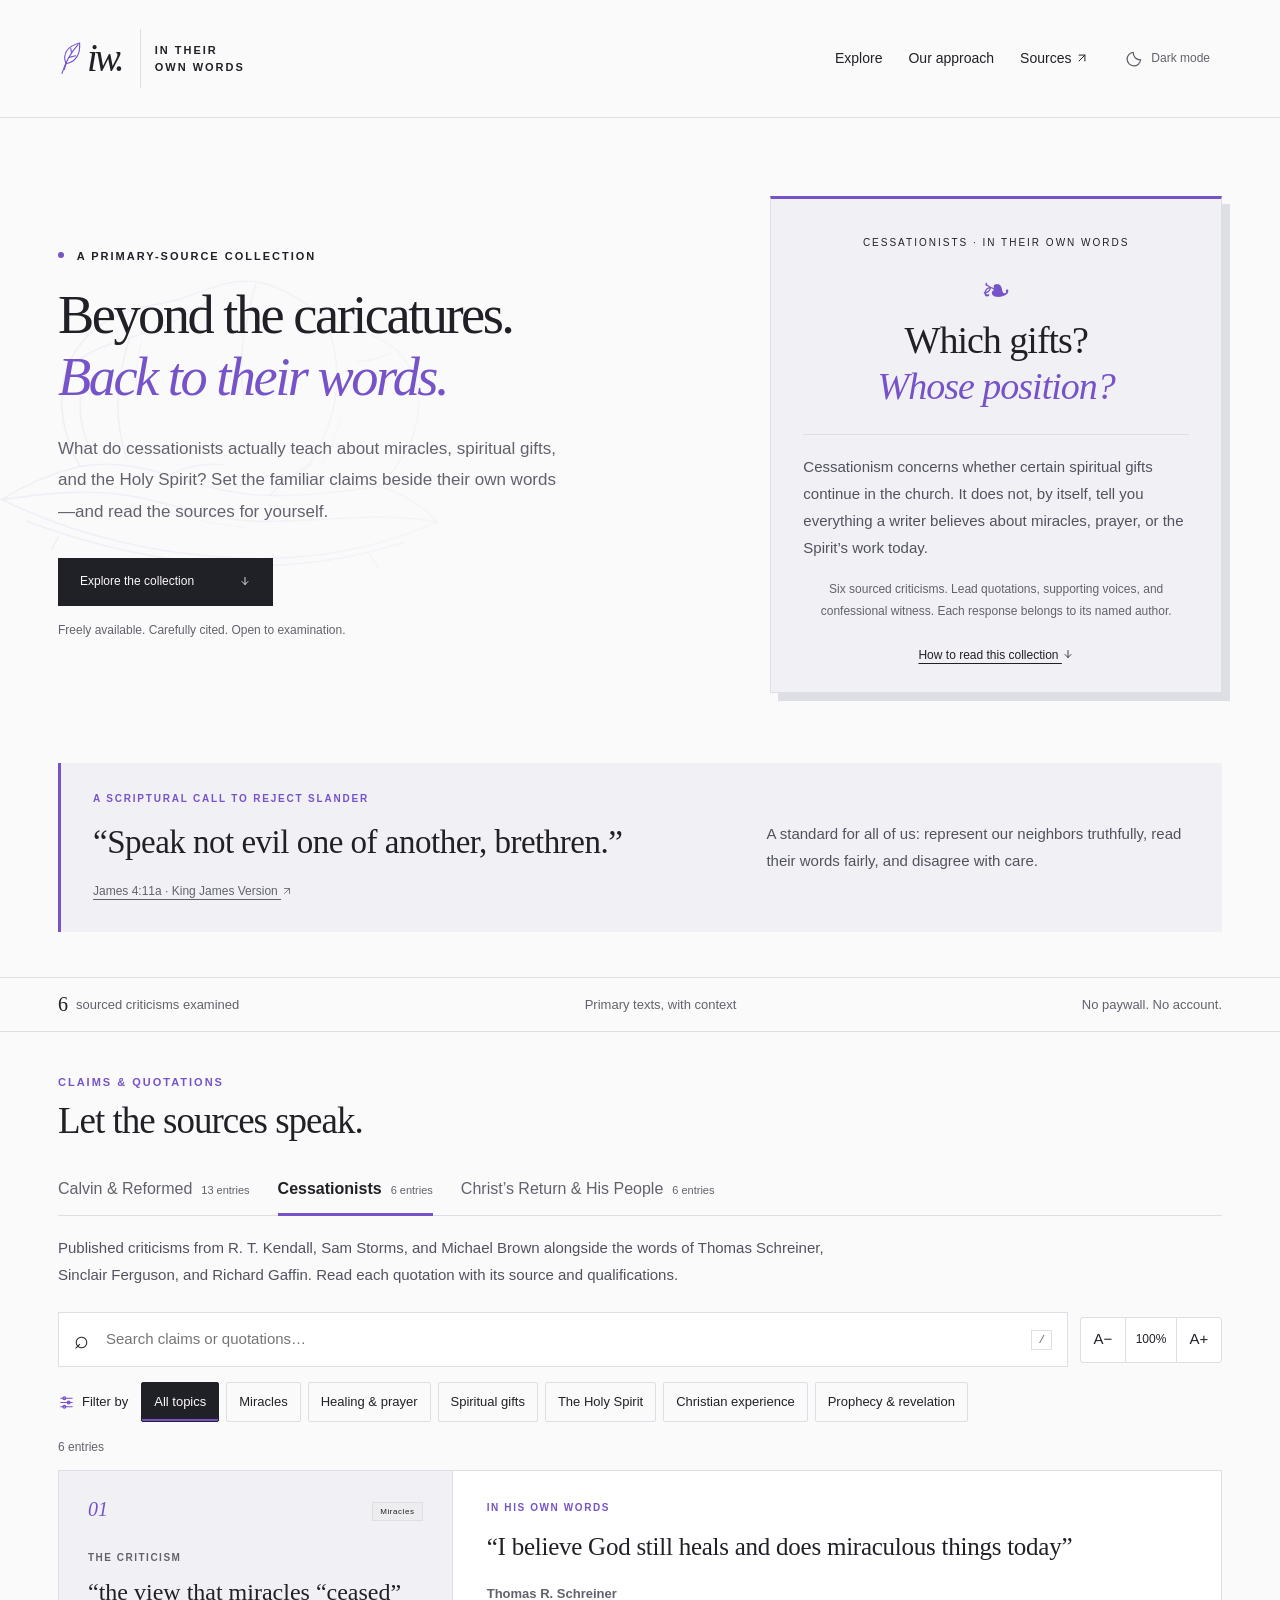
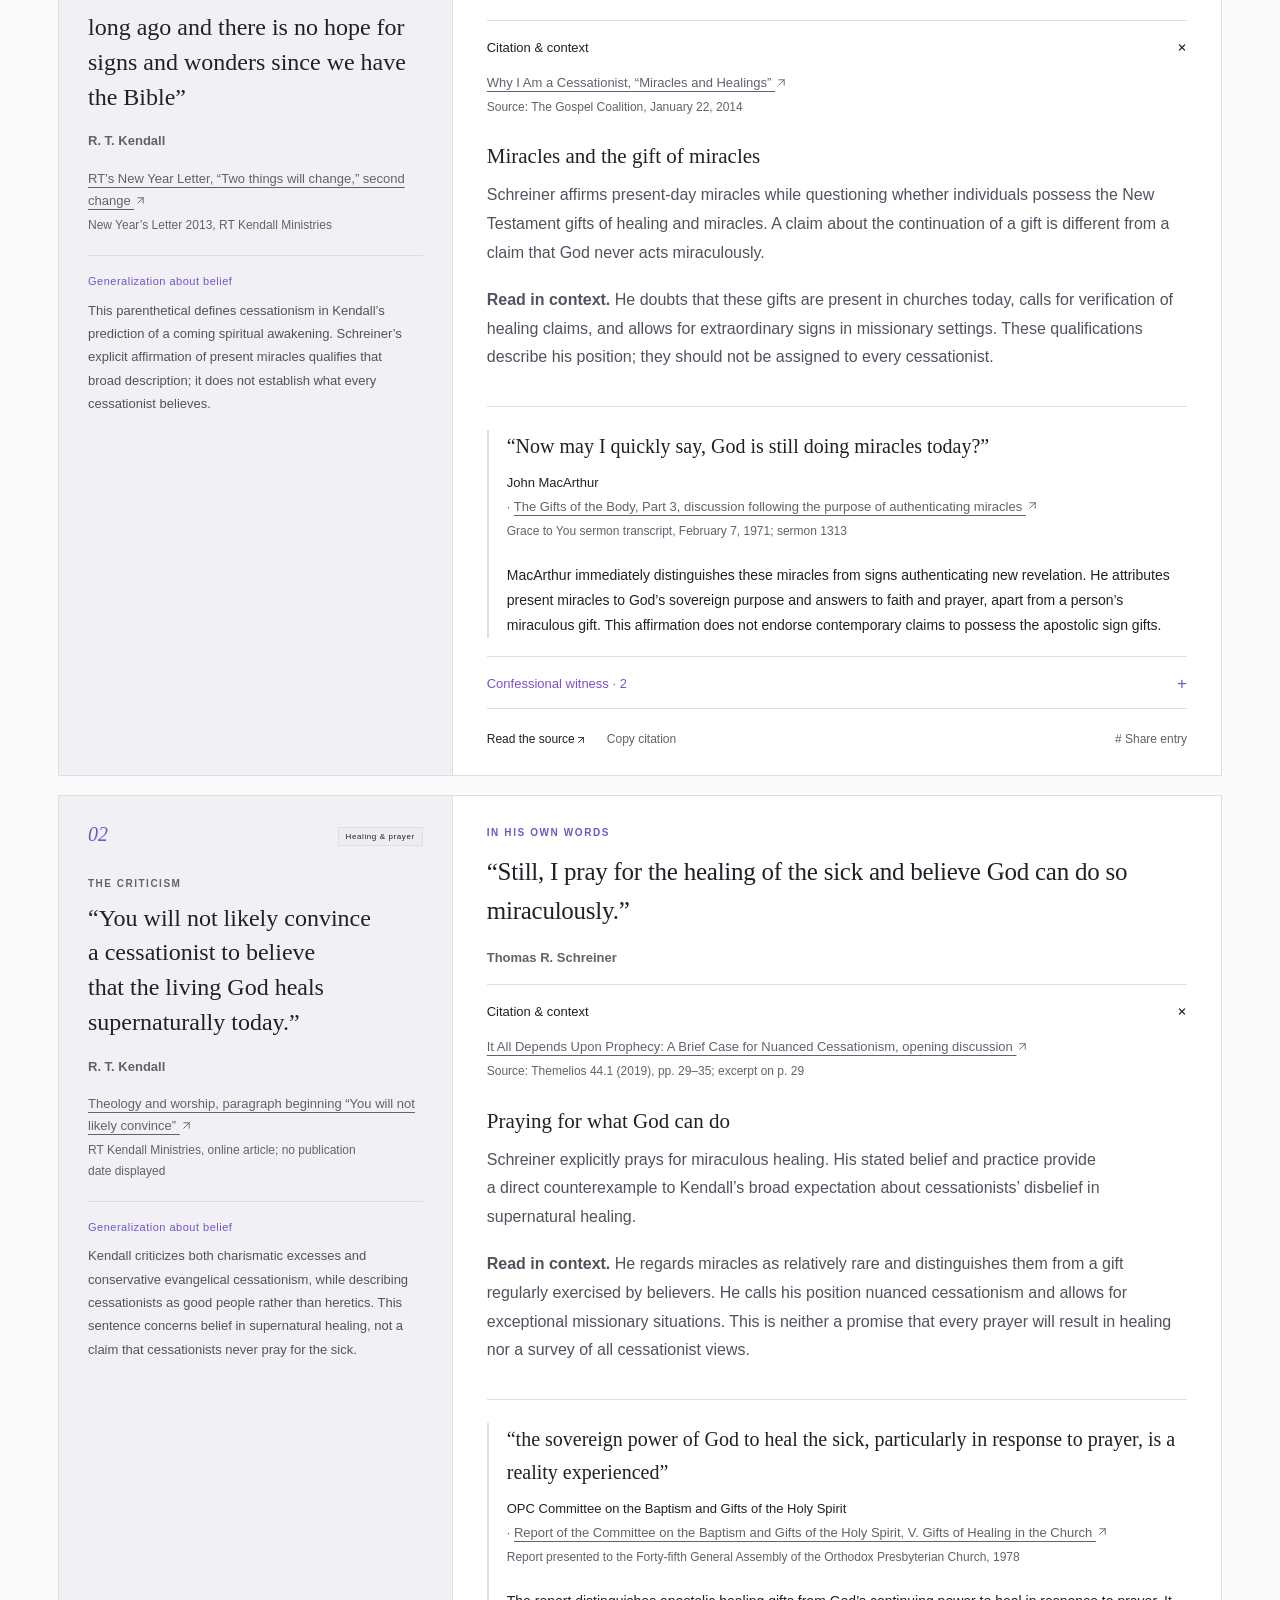
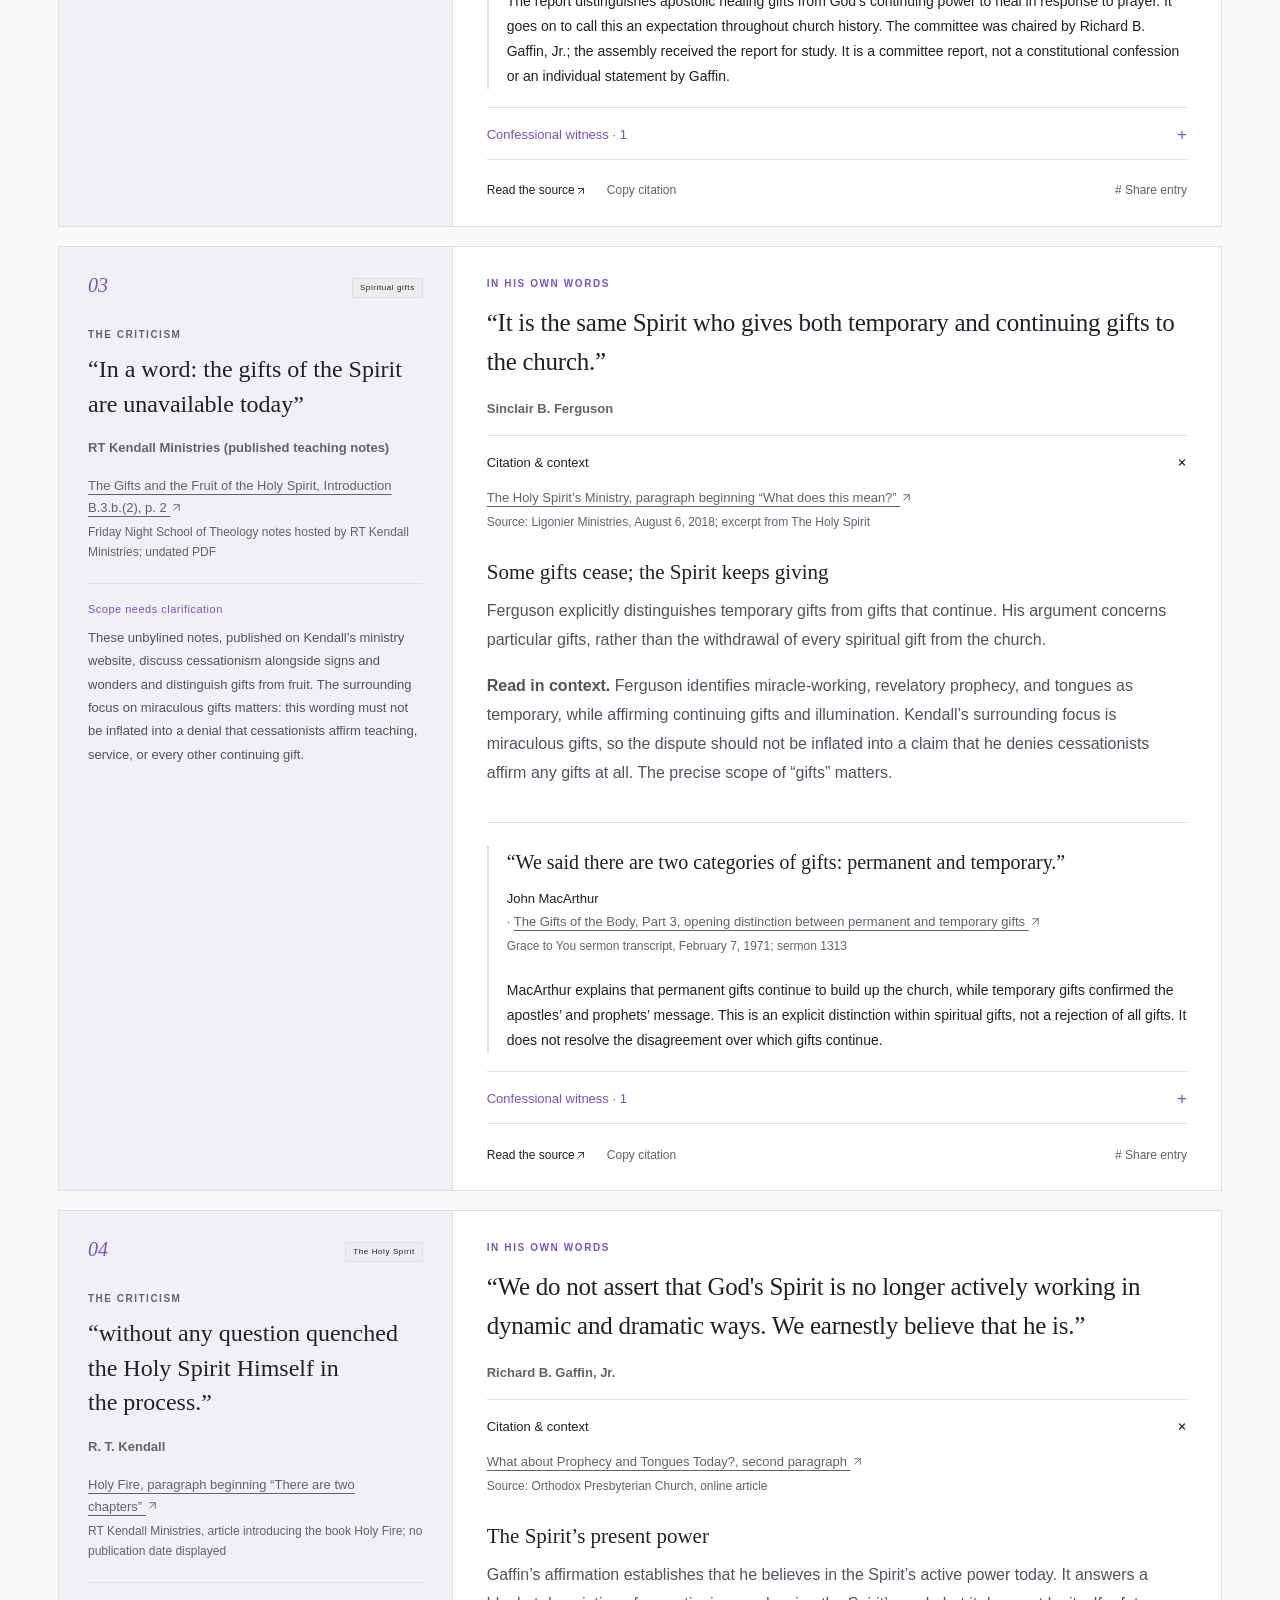
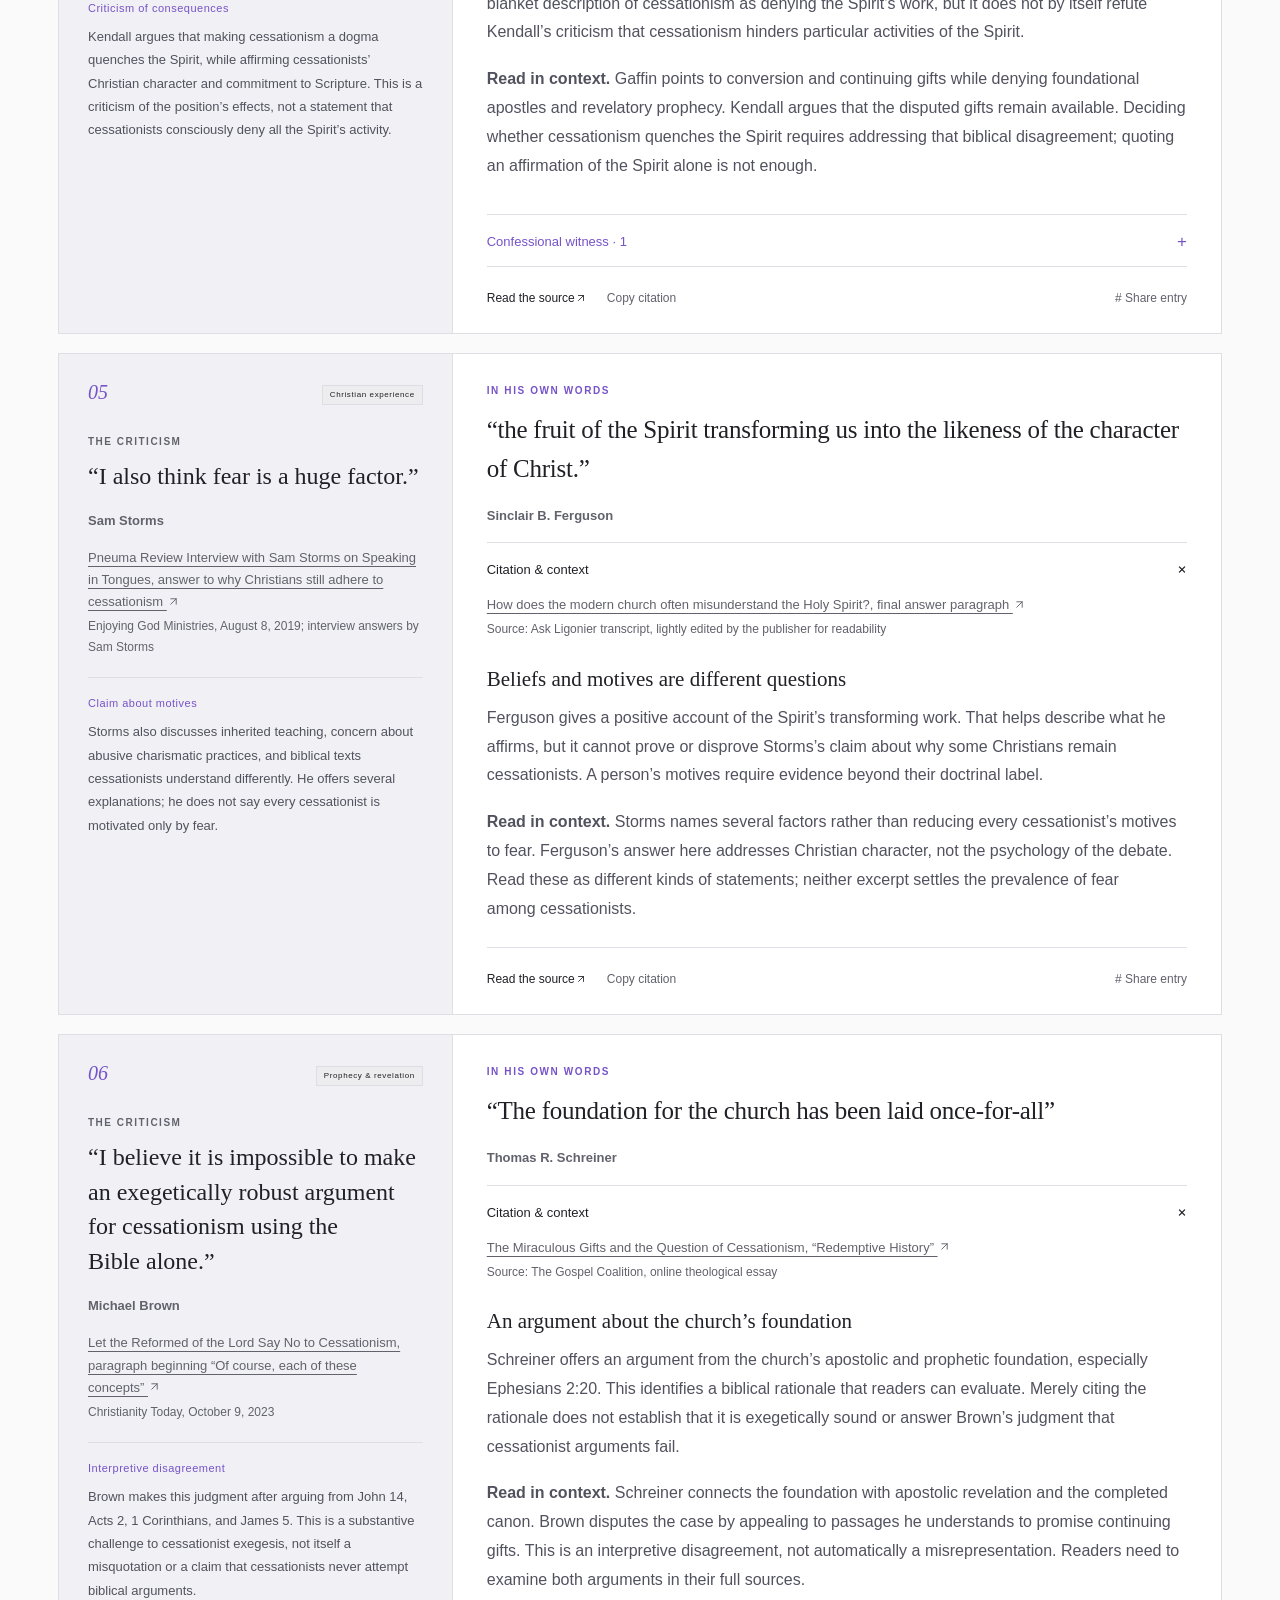
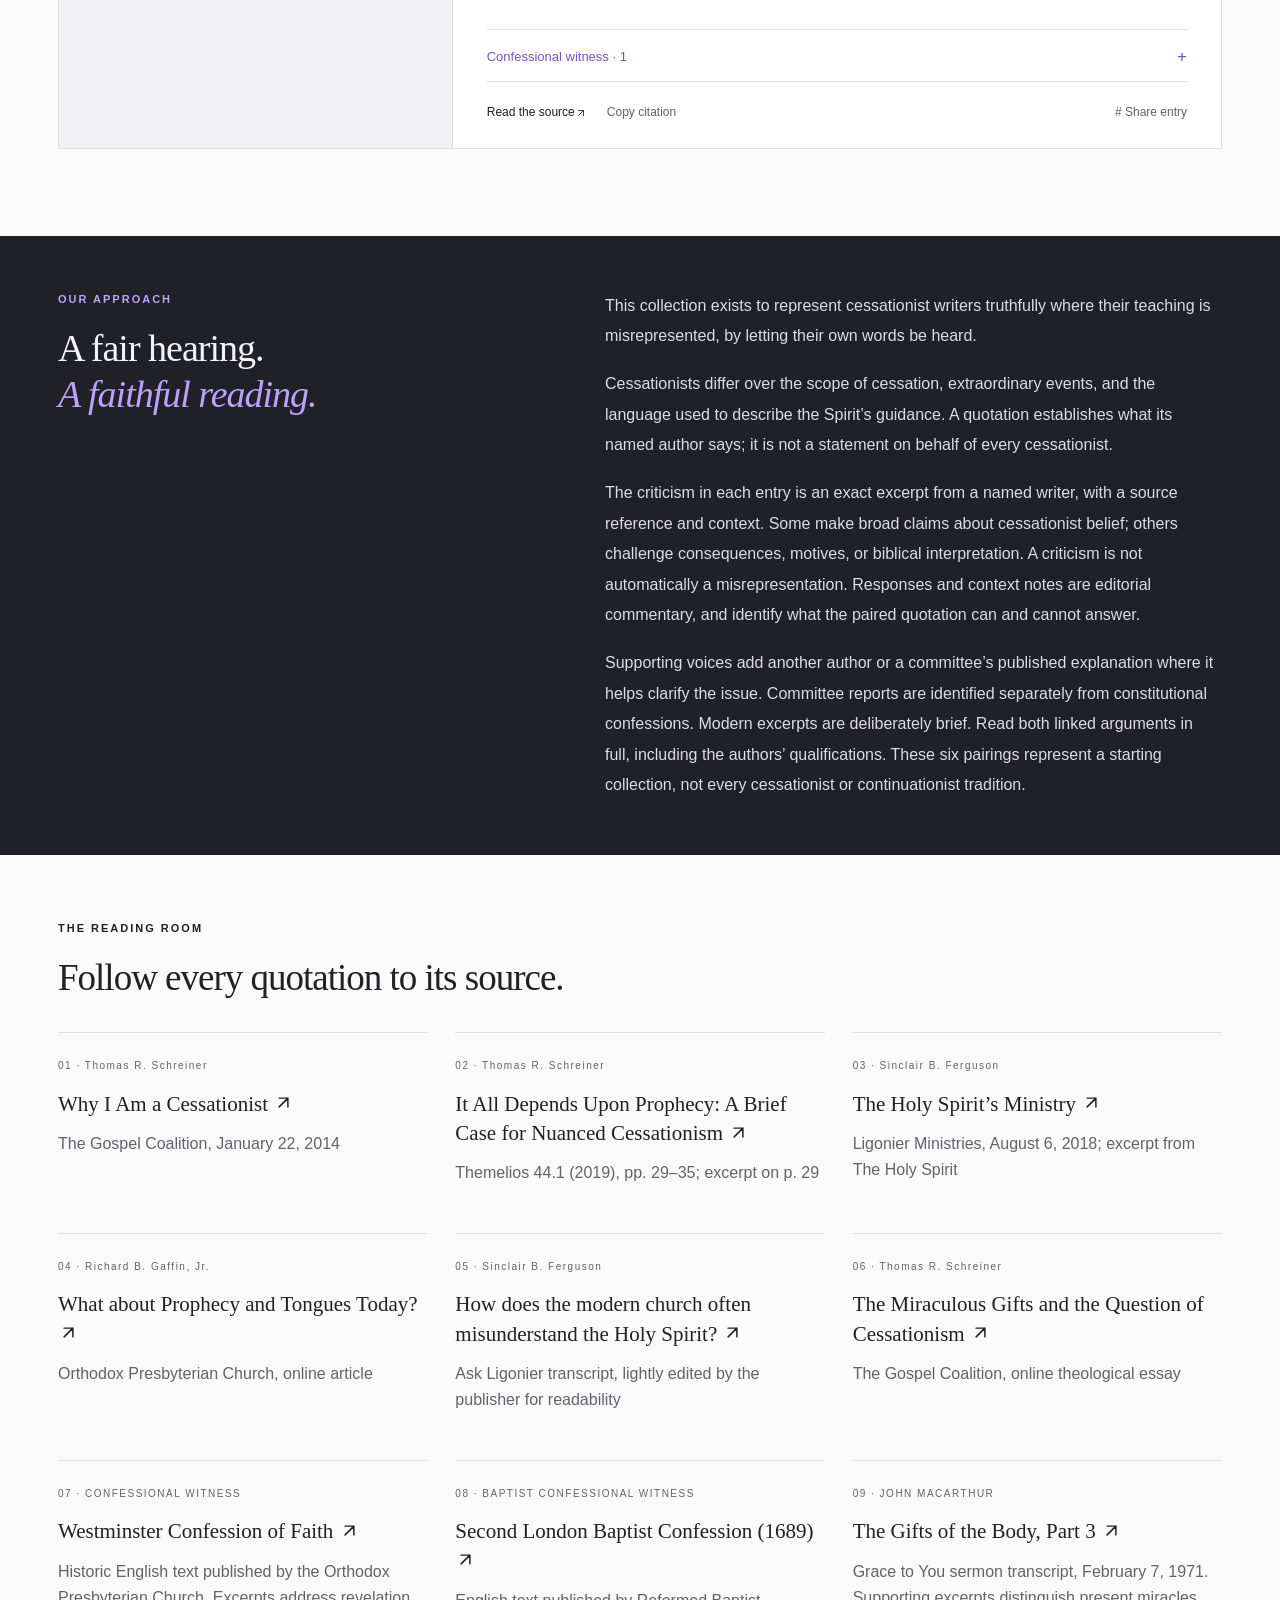
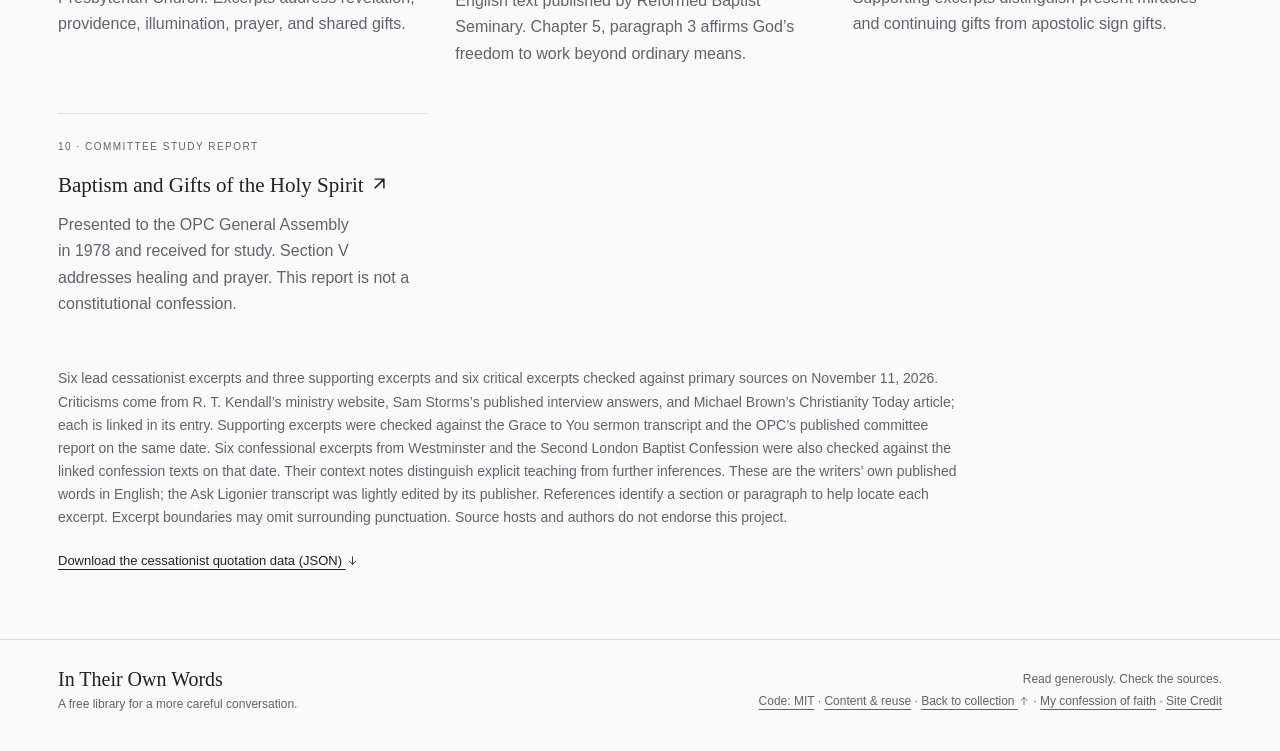
==== commit 313032b5: "Add Christ’s return collection and historical gospel witnesses" ====
--- a/cessationists.html
+++ b/cessationists.html
@@ -26,7 +26,7 @@
 </section></details>
 <div class="collection-strip"><span><b>6</b> sourced criticisms examined</span><span>Primary texts, with context</span><span>No paywall. No account.</span></div>
 <section class="library" id="library"><div class="section-heading"><div><p class="eyebrow">CLAIMS &amp; QUOTATIONS</p><h2>Let the sources speak.</h2></div></div>
-<nav class="collection-tabs" aria-label="Choose a collection"><a href="./#library">Calvin &amp; Reformed <span>13 entries</span></a><a href="./cessationists.html#library" aria-current="page">Cessationists <span>6 entries</span></a></nav>
+<p class="collection-chooser-label">Choose a collection</p><nav class="collection-tabs" aria-label="Choose a collection"><a href="./#library"><span class="collection-name">Calvin &amp; Reformed</span><span class="collection-count">13 entries</span><span class="collection-state">View collection</span></a><a href="./cessationists.html#library" aria-current="page"><span class="collection-name">Cessationists</span><span class="collection-count">6 entries</span><span class="collection-state">Current collection</span></a><a href="./christs-return.html#library"><span class="collection-name">Christ’s Return &amp; His People</span><span class="collection-count">6 entries</span><span class="collection-state">View collection</span></a></nav>
 <div class="collection-intro"><p>Published criticisms from R. T. Kendall, Sam Storms, and Michael Brown alongside the words of Thomas Schreiner, Sinclair Ferguson, and Richard Gaffin. Read each quotation with its source and qualifications.</p></div>
 <div class="tools" hidden><label class="search"><span aria-hidden="true">⌕</span><input id="search" type="search" placeholder="Search claims or quotations…" aria-label="Search the collection"><kbd aria-hidden="true">/</kbd></label><button id="search-clear" class="reset" type="button" hidden><span aria-hidden="true">×</span> Clear search</button><div class="reading-controls" id="reading-controls" role="group" aria-label="Reading text size" hidden><span>Text size</span><button type="button" id="text-smaller" aria-label="Decrease reading text size">A−</button><button type="button" id="text-reset" aria-label="Reset reading text size to 100 percent">100%</button><button type="button" id="text-larger" aria-label="Increase reading text size">A+</button><span id="text-size-status" class="sr-only" role="status" aria-live="polite"></span></div></div>
 <details class="topic-disclosure" id="topic-disclosure" data-mobile-collapse open hidden><summary>Filter topics<span id="filter-count"></span></summary><div id="filters" class="filters" role="group" aria-label="Filter by topics" aria-describedby="filter-help" hidden><span class="filter-label"><svg width="17" height="17" viewBox="0 0 24 24" fill="none" stroke="currentColor" stroke-width="1.7" stroke-linecap="round" aria-hidden="true"><path d="M4 6h16M4 12h16M4 18h16"/><circle cx="9" cy="6" r="2"/><circle cx="15" cy="12" r="2"/><circle cx="9" cy="18" r="2"/></svg>Filter by<span id="filter-help" class="sr-only">Choose one or more topics</span><button id="clear-topics" class="clear-topics" type="button" aria-label="Clear topic filters" hidden><svg width="15" height="15" viewBox="0 0 24 24" fill="none" stroke="currentColor" stroke-width="1.8" stroke-linecap="round" stroke-linejoin="round" aria-hidden="true"><path d="M3 10a9 9 0 1 1 2 8M3 4v6h6"/></svg><span>Clear</span></button></span></div></details>
--- a/style.css
+++ b/style.css
@@ -57,3 +57,23 @@
  .desktop-intro{display:none}.mobile-intro{display:block}.hero{padding:30px 20px 24px}.hero h1{font-size:34px;line-height:1.15;margin-bottom:18px}.hero .intro{line-height:1.65;margin-bottom:20px}.hero .hero-note{display:none}.hero .button{min-height:44px;padding:10px 16px;font-size:13px}.hero-details{margin-top:20px}.hero-details>summary,.reading-note>summary,.topic-disclosure>summary{display:flex;align-items:center;min-height:44px;cursor:pointer;font-size:13px;color:var(--muted);list-style:none}.hero-details>summary::-webkit-details-marker,.reading-note>summary::-webkit-details-marker,.topic-disclosure>summary::-webkit-details-marker{display:none}.hero-details>summary::after,.reading-note>summary::after,.topic-disclosure>summary::after{content:'+';margin-left:auto;font-size:20px;color:var(--accent)}.hero-details[open]>summary::after,.reading-note[open]>summary::after,.topic-disclosure[open]>summary::after{content:'−'}.hero-details .hero-aside{margin-top:12px}.reading-note{margin:0 20px 18px;border-block:1px solid var(--line)}.reading-note .scripture-callout{margin:0 0 12px;padding:18px;gap:12px}.reading-note .scripture-callout blockquote{font-size:calc(23px * var(--reading-scale))}.collection-strip{padding:10px 20px}.collection-strip span:nth-child(2){display:none}.library{padding-top:26px}.library .section-heading{margin-bottom:12px}.library .section-heading .eyebrow{display:none}.library .section-heading h2{font-size:28px}.collection-tabs{margin-bottom:12px;gap:24px}.collection-tabs a{min-height:54px}.collection-intro{margin-bottom:16px}.collection-intro>p:last-child{font-size:calc(13px * var(--reading-scale));line-height:1.65}.library .tools{gap:6px;margin-bottom:8px}.library .tools .search{flex:1 1 100%;padding:6px 10px}.library .reading-controls{margin:0}.library .reading-controls button{min-height:44px}.library .tools .reset{order:initial;margin-left:auto}.topic-disclosure{border-bottom:1px solid var(--line)}.topic-disclosure>summary{color:var(--ink)}#filter-count{font-size:12px;color:var(--muted);margin-left:5px}.library .filters{padding:8px 0 12px}.library .filter-label{display:none}.library .results-heading{margin:10px 0}.entry{margin-bottom:20px}.entry .claim-side{padding:18px 20px}.entry .quote-side{padding:20px 20px 12px}.entry-number{font-size:23px}.entry .topic{font-size:10px}.mobile-entry-heading{display:block;font-size:calc(20px * var(--reading-scale))!important;line-height:1.35;margin:14px 0!important}.claim-side .eyebrow{margin:12px 0 10px}.entry .eyebrow{font-size:9px;letter-spacing:1.4px}.critic-quote>p,.quote-side>blockquote{font-size:calc(21px * var(--reading-scale));line-height:1.5;margin-bottom:12px}.lead-author,.critic-author{font-size:calc(12px * var(--reading-scale));margin-bottom:10px}.critic-details>summary{display:flex;align-items:center;justify-content:space-between;min-height:44px;color:var(--muted);font-size:12px}.critic-details .citation{margin-top:10px}.entry-context,.supporting-disclosure,.confessional-disclosure{padding-top:0;margin-top:0}.quote-side details>summary{min-height:48px;padding-block:12px;font-size:12px;line-height:1.7}.quote-side details>summary>span{top:12px}.entry .source-citation{margin-top:14px}.entry .context{font-size:calc(14px * var(--reading-scale));line-height:1.8}.entry .context h4{font-size:calc(19px * var(--reading-scale))}.entry-actions{padding-top:8px;margin-top:0;gap:0 16px}.entry-actions a,.entry-actions button{font-size:11px}.entry .claim-note{margin-bottom:4px}.approach{padding:28px 20px}.sources{padding:30px 20px}.source-grid{gap:18px}.source-grid h3{font-size:21px}
 }
 @media print{.hero-details>summary,.reading-note>summary,.topic-disclosure{display:none!important}}
+/* Historical examples stay within the evangelism entry and expand on request. */
+.historical-disclosure{border-top:1px solid var(--line);padding-top:10px;margin-top:10px}.historical-disclosure>summary{color:var(--accent)}.historical-people{list-style:none;margin:24px 0 0;padding:0}.historical-person{border-top:1px solid var(--line);padding-top:22px;margin-top:22px}.historical-person>.eyebrow{font-size:10px;color:var(--accent);margin-bottom:6px}.historical-person>h4{margin-top:0}.historical-scope,.historical-qualification{font-size:calc(13px * var(--reading-scale));line-height:1.8;color:var(--muted)}.historical-sources{list-style:none;padding:0;margin:14px 0 0;font-size:calc(12px * var(--reading-scale));line-height:1.7}.historical-sources>li{margin:12px 0}.historical-sources>li>span{display:block;font-size:11px;color:var(--muted);margin-bottom:3px}.history-verification{font-size:11px;color:var(--muted);margin-top:24px}@media(max-width:620px){.historical-disclosure{padding-top:0;margin-top:0}.historical-person{padding-top:18px;margin-top:18px}.historical-person>h4{font-size:calc(21px * var(--reading-scale))}.historical-sources a{overflow-wrap:anywhere}}
+/* Keep three collection links readable without turning them into large buttons. */
+.collection-tabs{flex-wrap:wrap;column-gap:28px;row-gap:0}.creator-disclosure{border-top:1px solid var(--line);padding-top:10px;margin-top:10px}.creator-disclosure>summary{color:var(--accent)}.scripture-links{padding-top:0}.scripture-links ul{padding-left:18px;font-size:calc(13px * var(--reading-scale))}.scripture-links li{margin-bottom:10px}.hope-collection .hero::before{background-image:url('./assets/scholars-cap.svg');background-size:600px auto;background-position:left -90px center;opacity:.09}.hope-collection .collection-guide h2{font-size:clamp(27px,2.9vw,37px)}@media(max-width:620px){.collection-tabs{column-gap:24px}.collection-tabs a:last-child{flex-direction:row;align-items:baseline;gap:10px;min-height:44px;padding-block:9px;flex-basis:100%}.creator-disclosure{padding-top:0;margin-top:0}.hope-collection .hero::before{background-size:420px auto;background-position:left -100px top 20px}.hope-collection .collection-guide h2{font-size:29px}}
+
+/* Collection navigation: consistent rows identify destinations and the current page. */
+.collection-chooser-label,.collection-tabs .collection-state{display:none}
+.collection-tabs .collection-name{font-size:inherit;color:inherit;font-weight:inherit;white-space:normal}
+@media(max-width:900px){
+ .collection-chooser-label{display:block;margin:20px 0 8px;font-size:11px;font-weight:600;letter-spacing:1px;text-transform:uppercase;color:var(--muted)}
+ .collection-tabs{display:flex;flex-direction:column;gap:0;margin-bottom:18px;border-top:1px solid var(--line);border-bottom:0}
+ .collection-tabs a,.collection-tabs a:last-child{display:grid;grid-template-columns:minmax(0,1fr) auto;align-items:center;gap:2px 12px;flex-basis:auto;min-height:66px;padding:11px 12px;border-bottom:1px solid var(--line);border-left:3px solid transparent;font-size:14px;line-height:1.45}
+ .collection-tabs a[aria-current=page]{border-left-color:var(--accent);background:color-mix(in srgb,var(--accent) 7%,var(--paper))}
+ .collection-tabs a[aria-current=page]::after{display:none}
+ .collection-tabs .collection-name{grid-column:1;grid-row:1}
+ .collection-tabs .collection-count{grid-column:2;grid-row:1;font-size:11px}
+ .collection-tabs .collection-state{display:block;grid-column:1 / -1;font-size:10px;font-weight:400;line-height:1.5;color:var(--muted)}
+ .collection-tabs a[aria-current=page] .collection-state{color:var(--accent);font-weight:600}
+}
+@media print{.collection-chooser-label{display:none}}
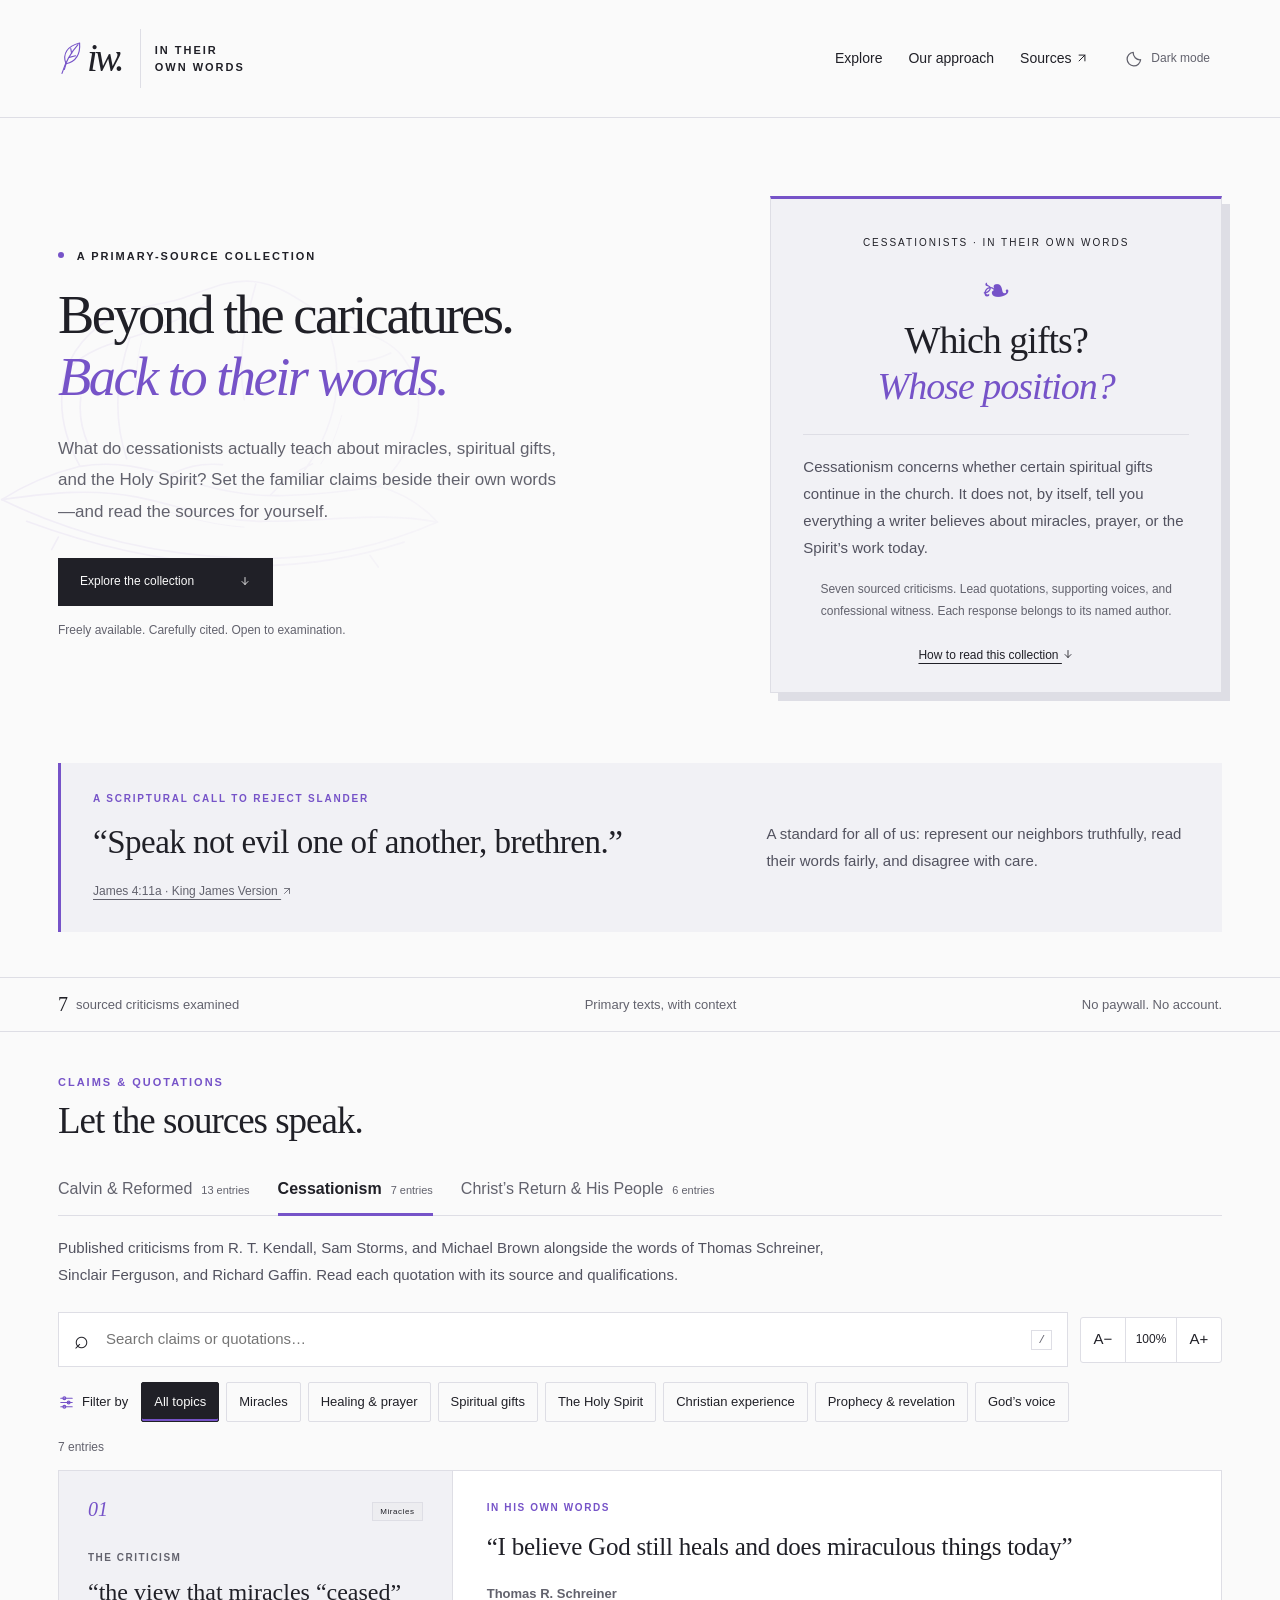
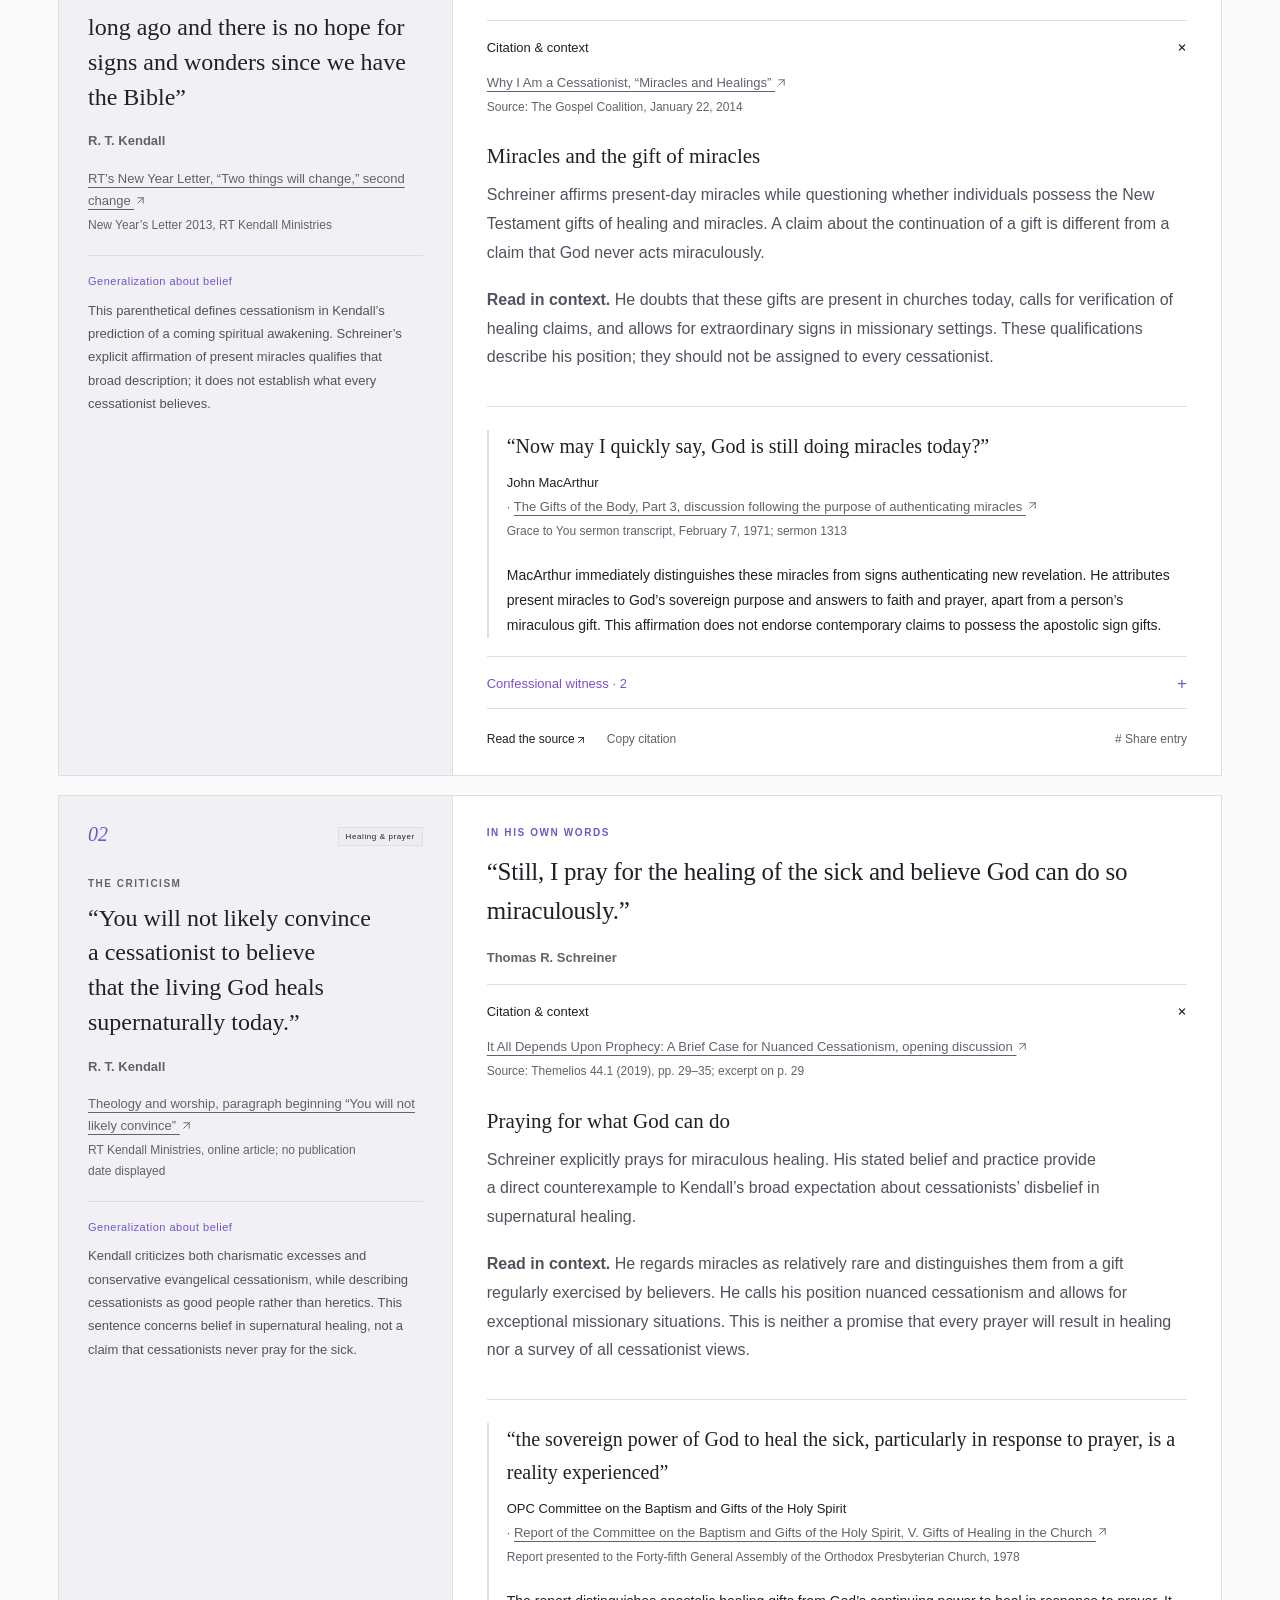
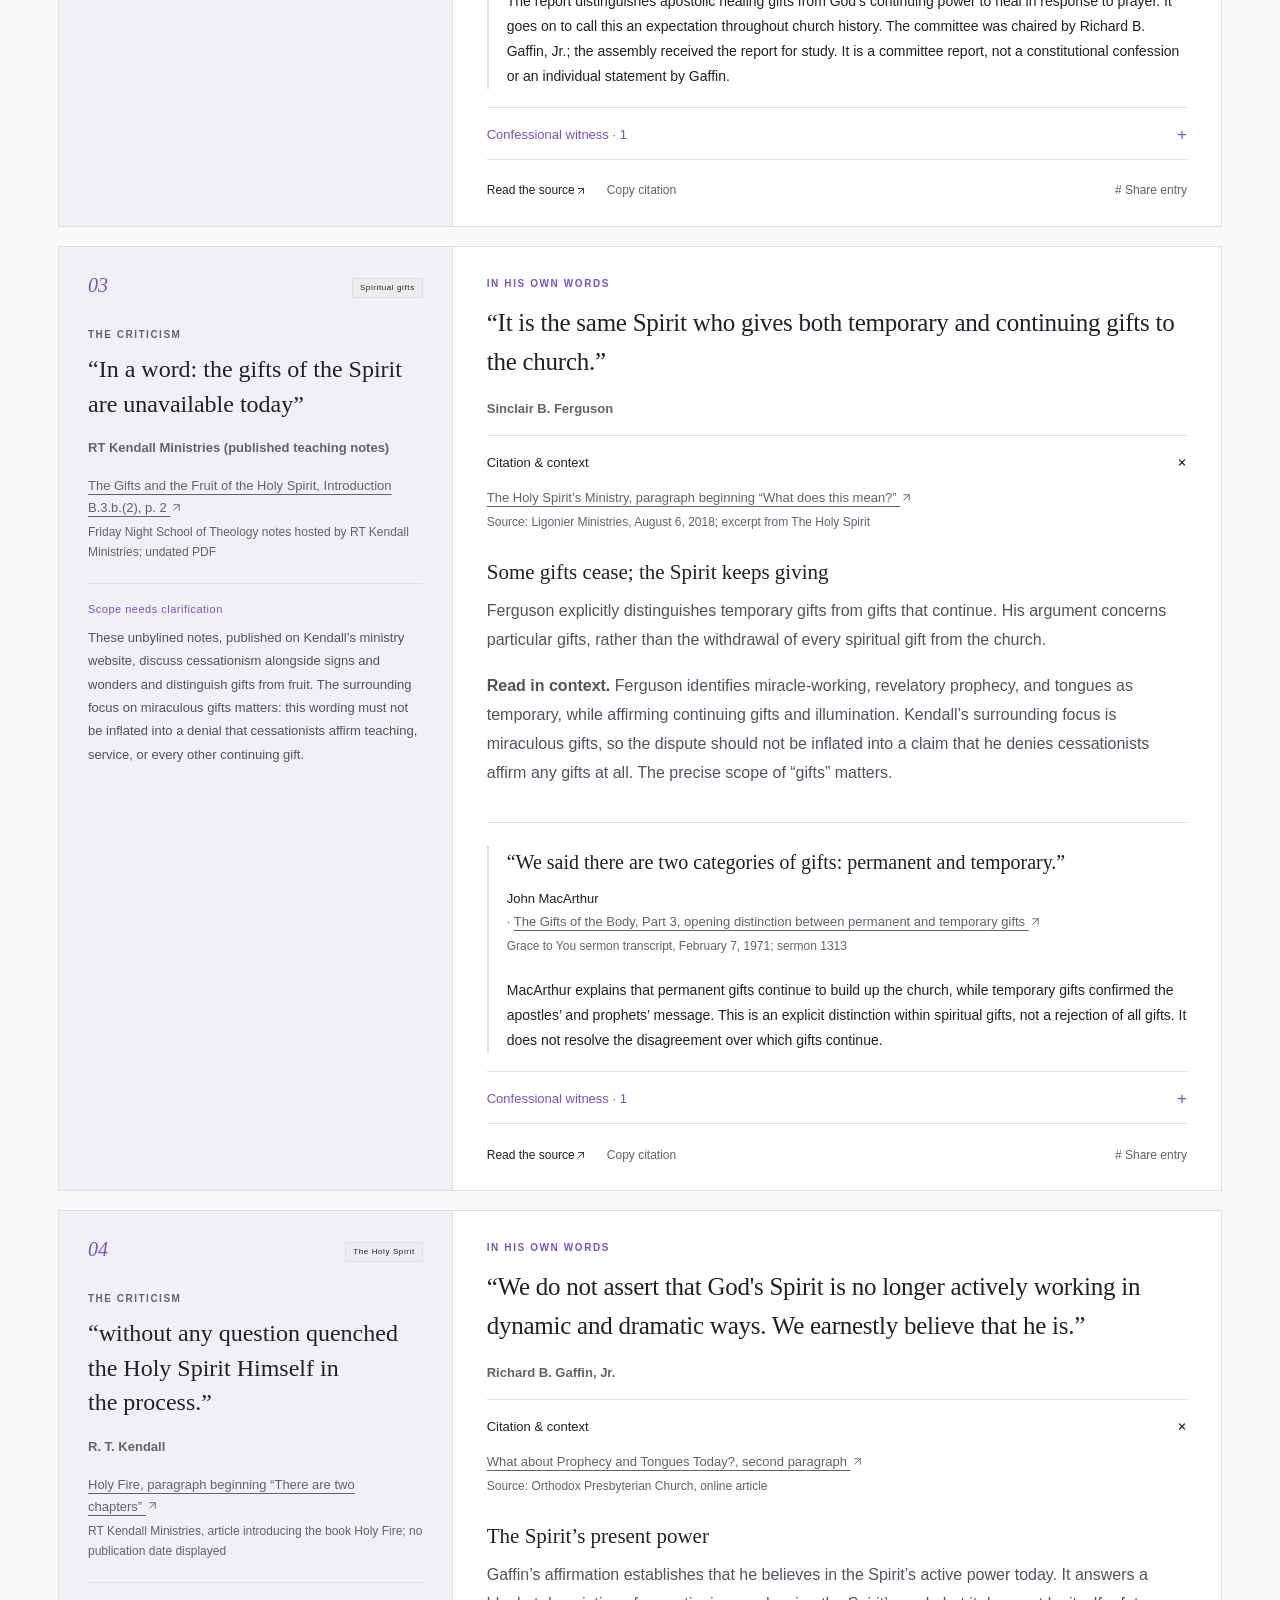
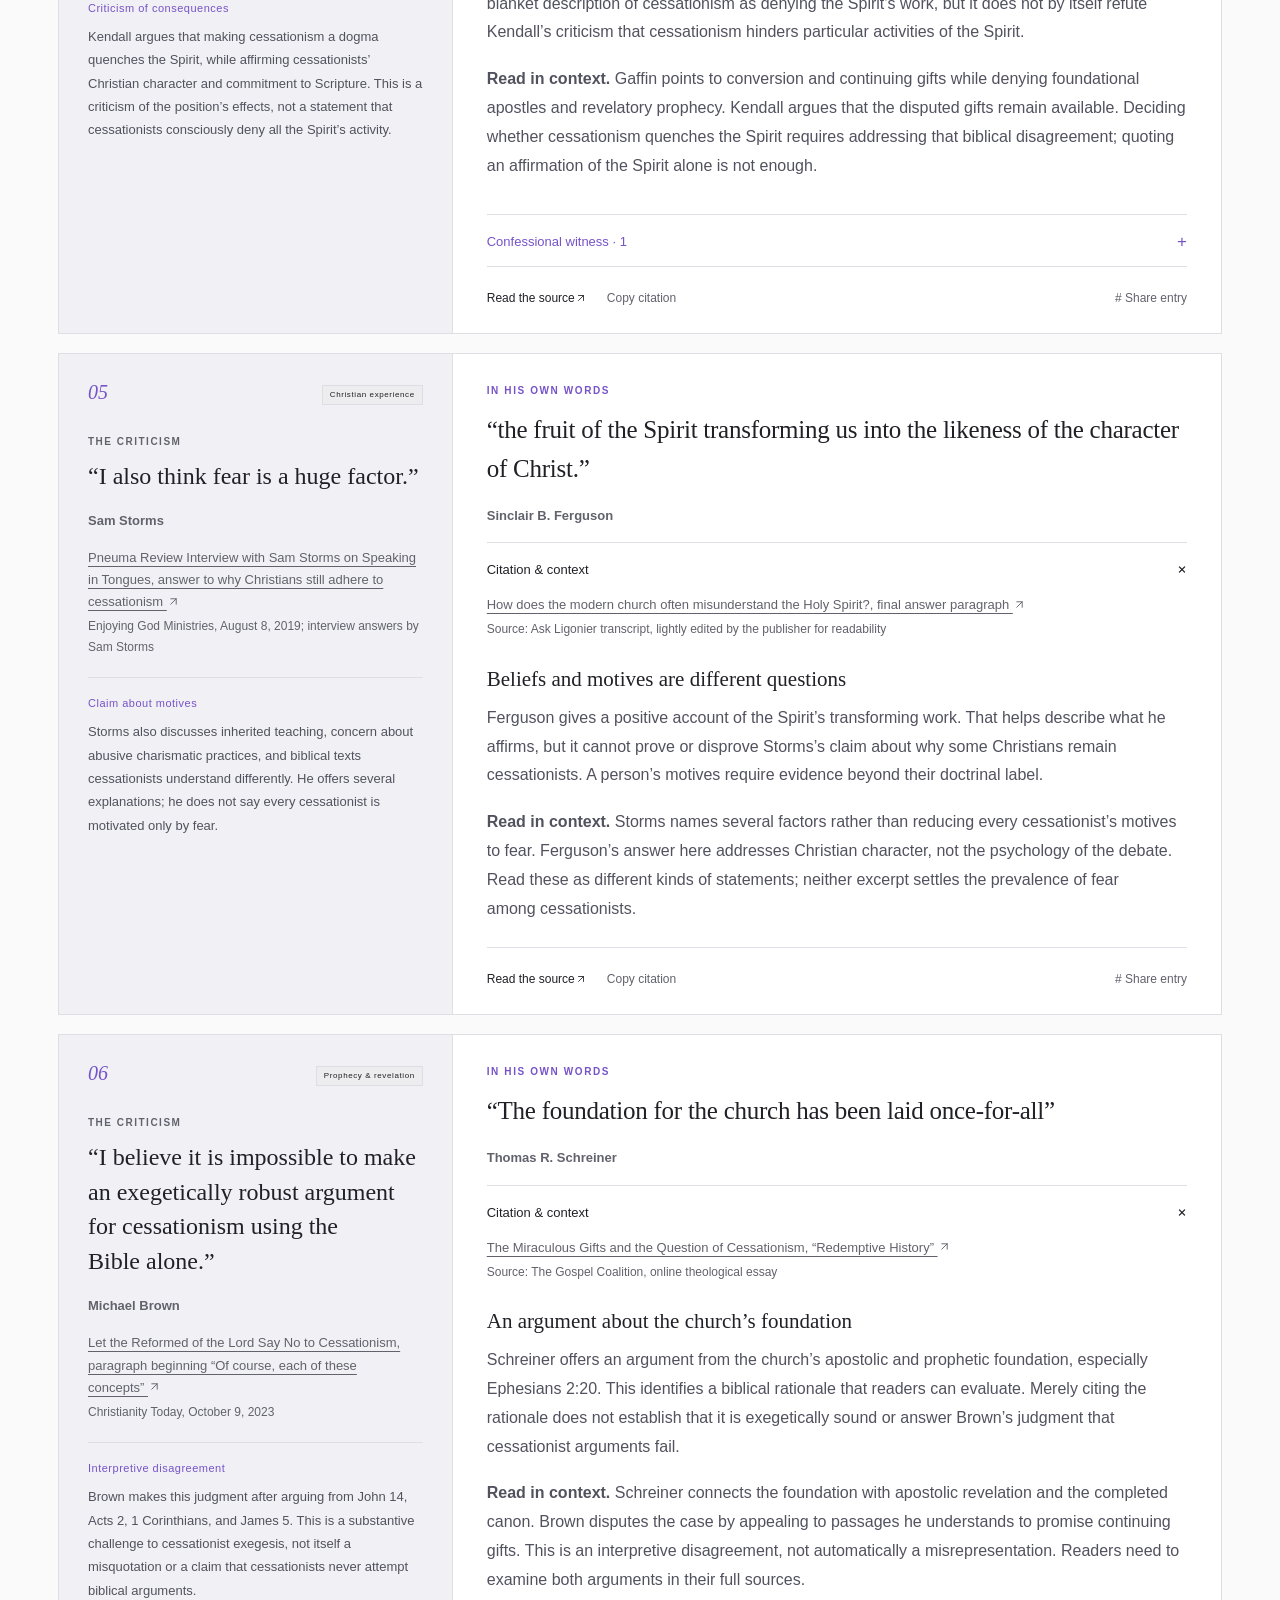
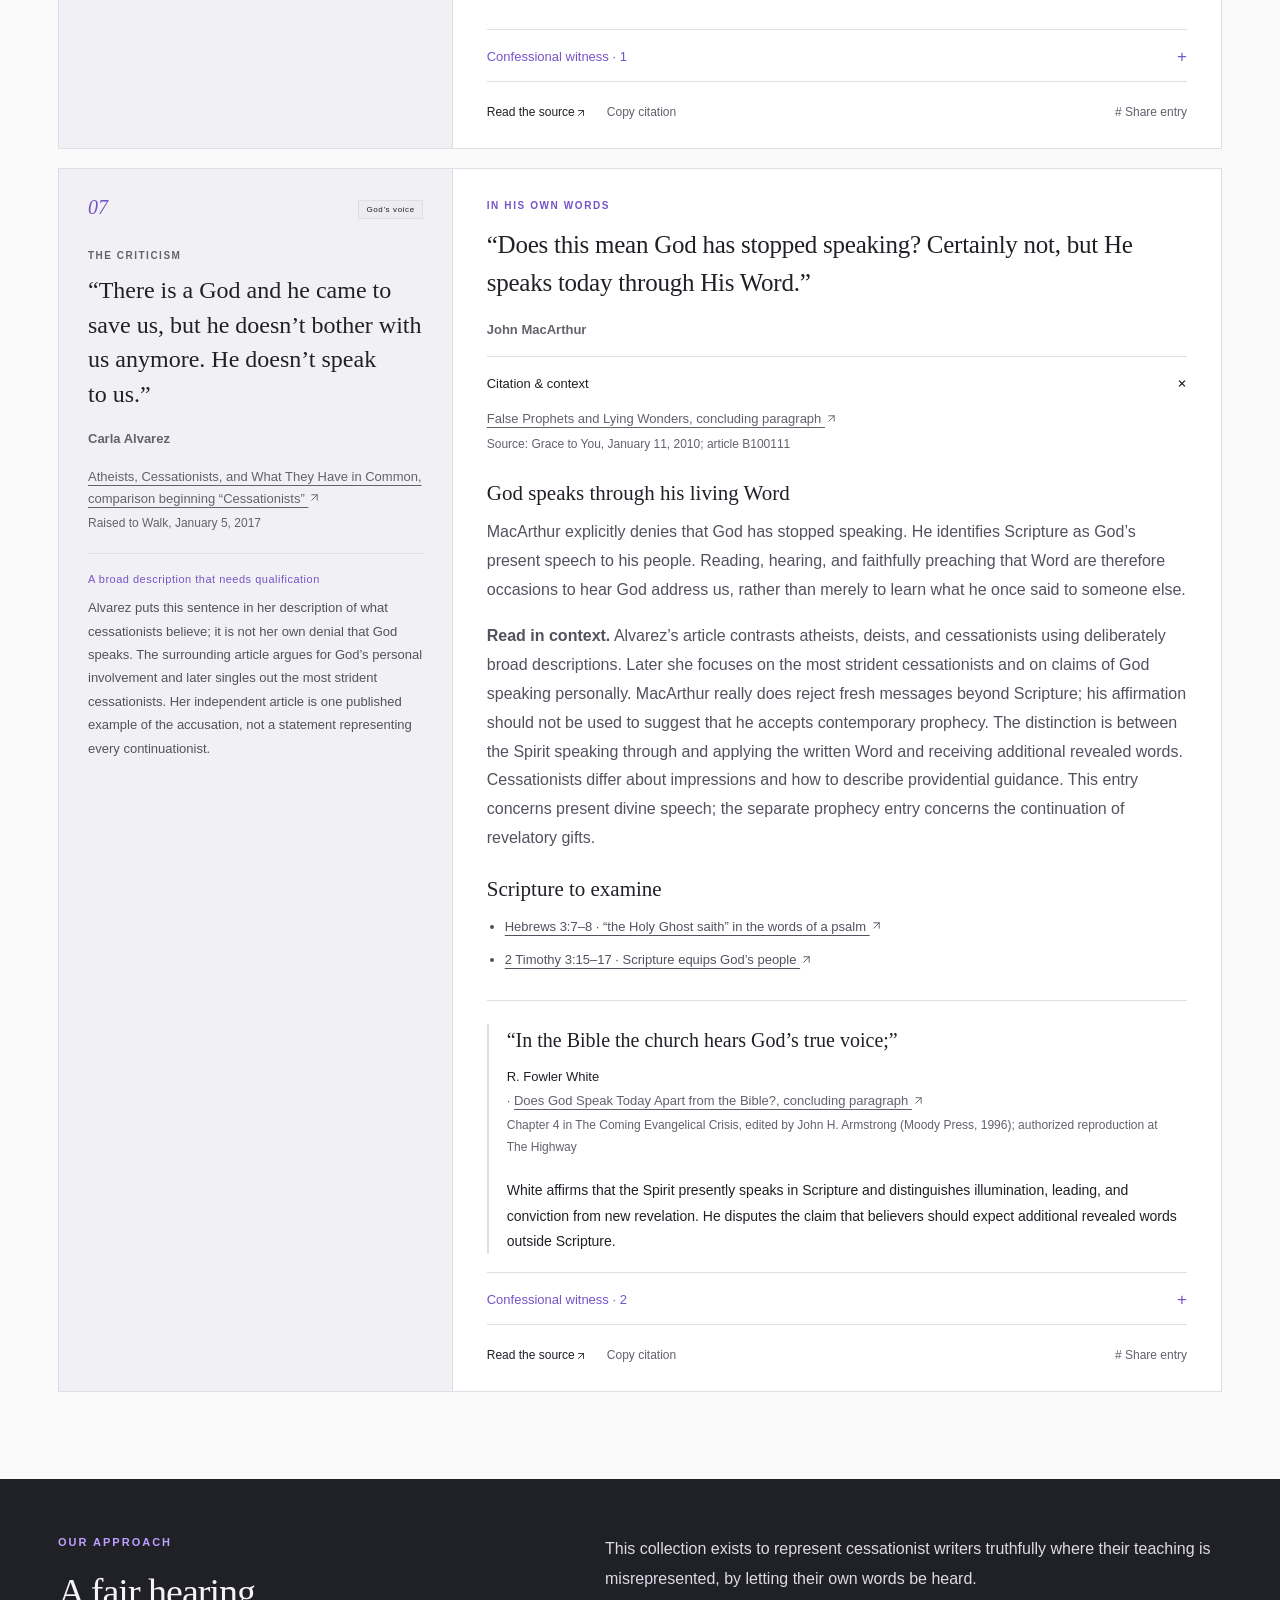
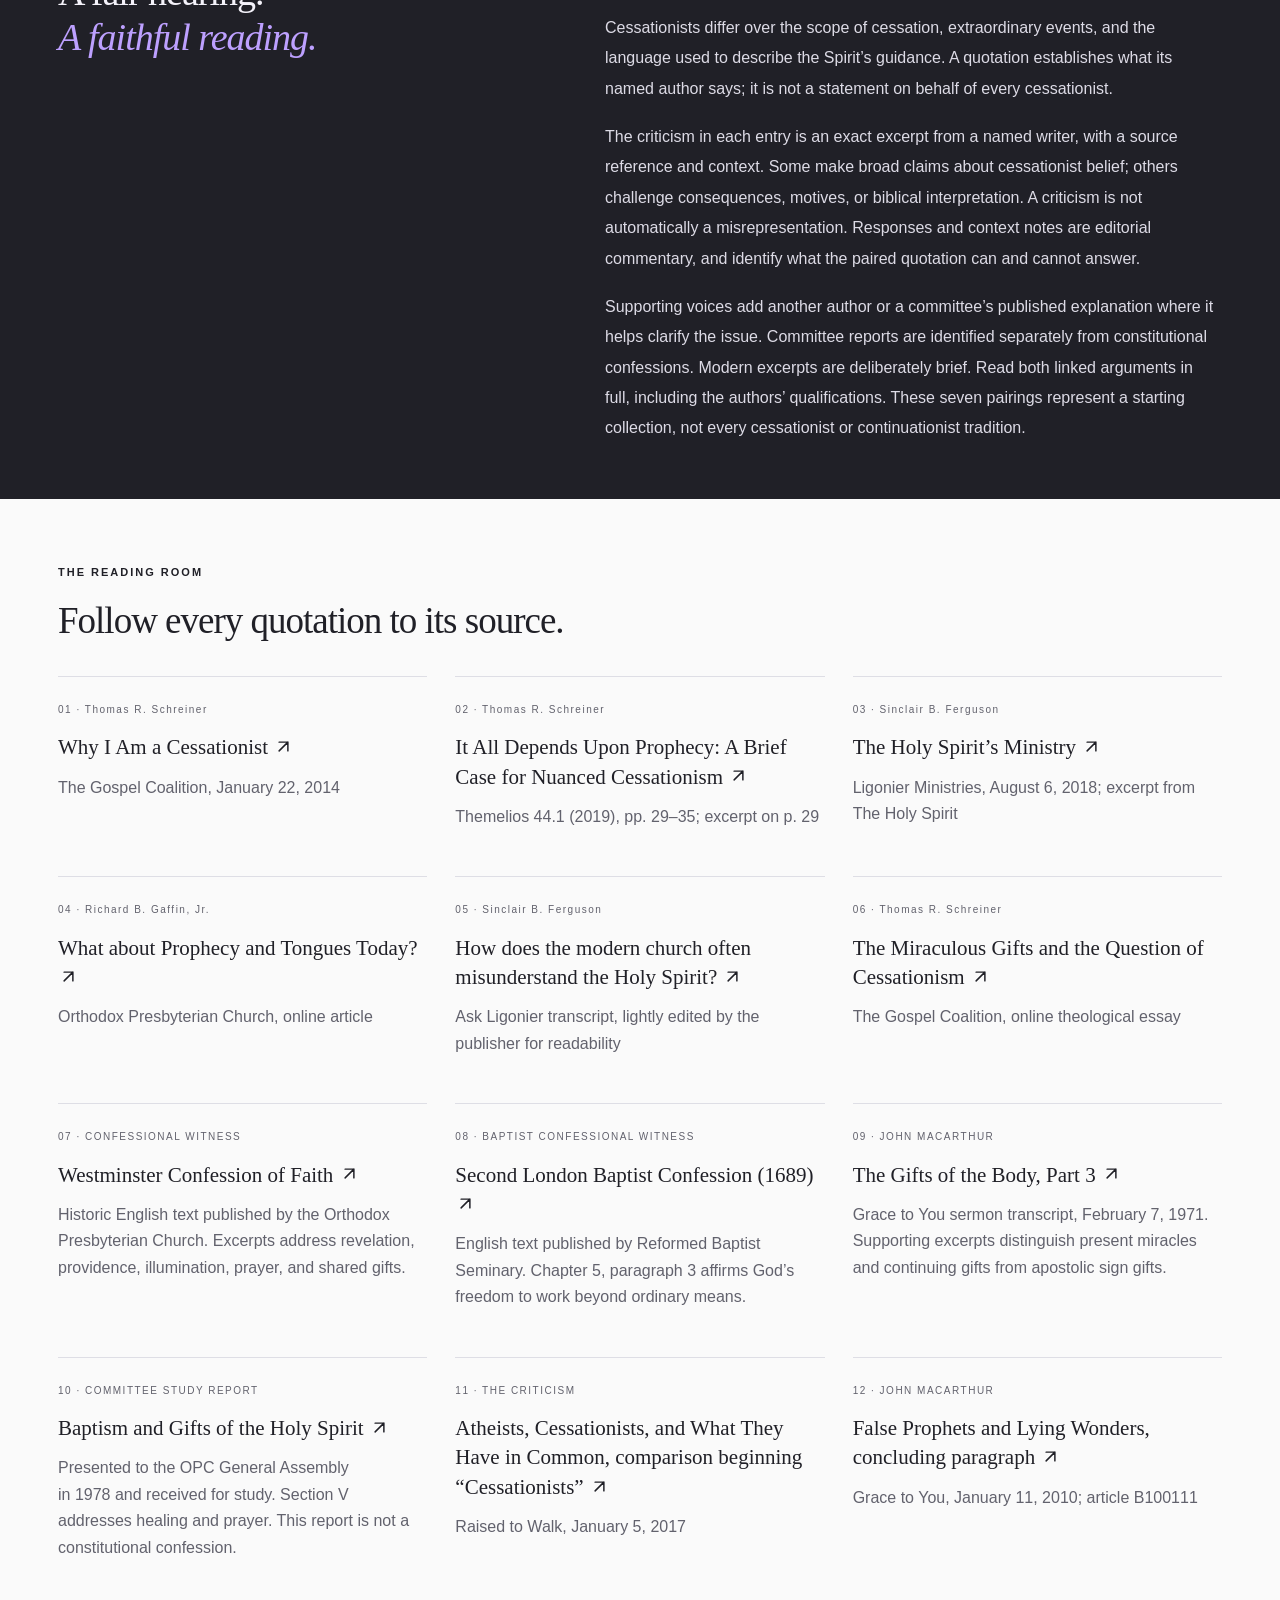
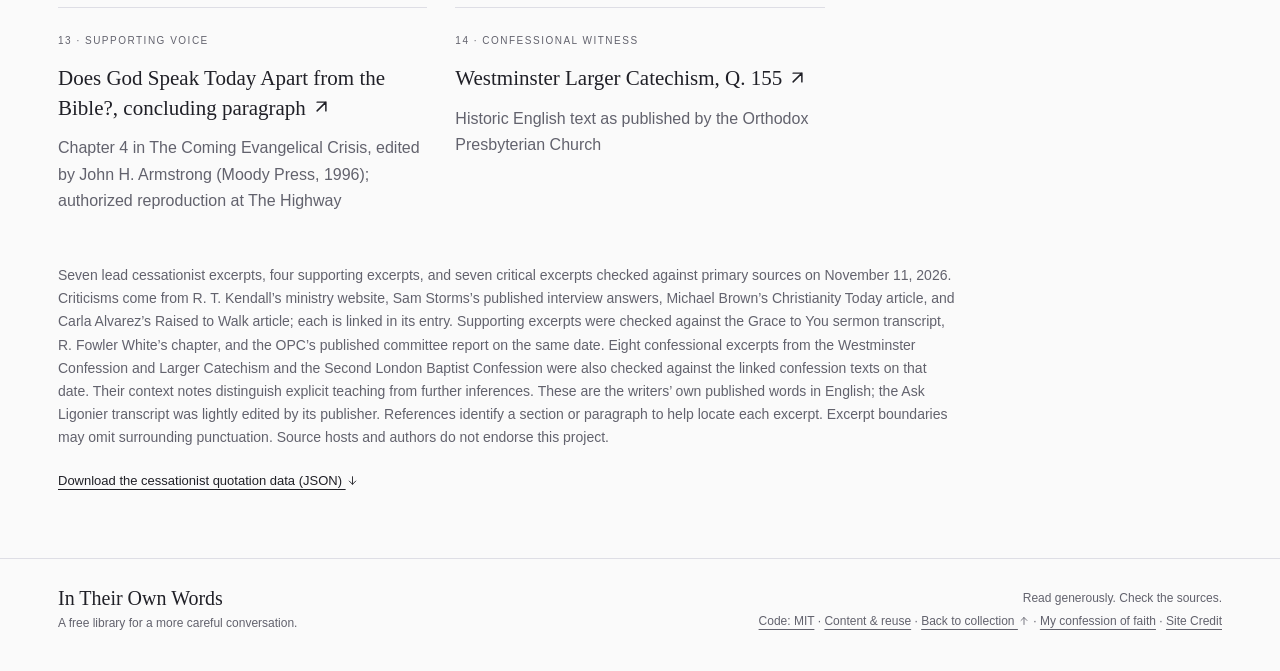
==== commit f2fc3b61: "Address claim that cessationists deny God still speaks" ====
--- a/cessationists.html
+++ b/cessationists.html
@@ -3,7 +3,7 @@
 <head>
 <meta charset="utf-8"><meta name="viewport" content="width=device-width,initial-scale=1">
 <title>In Their Own Words — Cessationists, beyond the caricatures</title>
-<meta name="description" content="Read six sourced criticisms of cessationism alongside cessationist writers’ own words, with precise citations and context.">
+<meta name="description" content="Read seven sourced criticisms of cessationism alongside cessationist writers’ own words, with precise citations and context.">
 <link rel="canonical" href="https://intheirownwords.site/cessationists.html">
 <meta property="og:type" content="website">
 <meta property="og:site_name" content="In Their Own Words">
@@ -19,26 +19,27 @@
 <a class="skip" href="#library">Skip to the quotations</a>
 <header class="site-header"><a class="brand" href="./" aria-label="In Their Own Words home"><span class="brand-symbol" aria-hidden="true"><svg class="brand-quill" width="24" height="38" viewBox="0 0 30 46" fill="none" stroke="currentColor" stroke-width="1.4" stroke-linecap="round" stroke-linejoin="round"><path d="M5 41C9 28 16 15 25 5"/><path d="M10 29C5 16 12 7 27 3c1 13-4 23-17 26Z"/><path d="m14 21 8-2M17 16l-1-6M10 29l-2 7"/></svg><span class="brand-mark">iw.</span></span><span>IN THEIR<br>OWN WORDS</span></a><nav id="site-navigation" aria-label="Main navigation"><a href="#library">Explore</a><a href="#approach">Our approach</a><a href="#sources">Sources <span aria-hidden="true"><svg class="ui-arrow" width="16" height="16" viewBox="0 0 24 24" fill="none" stroke="currentColor" stroke-width="1.7" stroke-linecap="round" stroke-linejoin="round" aria-hidden="true" focusable="false"><path d="M7 17 17 7M7 7h10v10"/></svg></span></a></nav><div class="header-controls"><button type="button" class="theme-toggle" id="theme-toggle" hidden><svg class="theme-icon moon-icon" width="20" height="20" viewBox="0 0 24 24" fill="none" stroke="currentColor" stroke-width="1.7" stroke-linecap="round" stroke-linejoin="round" aria-hidden="true"><path d="M20.8 13A9 9 0 0 1 11 3.2 9 9 0 1 0 20.8 13Z"/></svg><svg class="theme-icon sun-icon" width="20" height="20" viewBox="0 0 24 24" fill="none" stroke="currentColor" stroke-width="1.7" stroke-linecap="round" aria-hidden="true"><circle cx="12" cy="12" r="4"/><path d="M12 2v2m0 16v2M2 12h2m16 0h2M5 5l1.5 1.5m11 11L19 19M5 19l1.5-1.5m11-11L19 5"/></svg><span id="theme-label">Dark mode</span></button><button class="menu-toggle" id="menu-toggle" type="button" aria-label="Open navigation" aria-expanded="false" aria-controls="site-navigation" hidden><svg width="22" height="22" viewBox="0 0 24 24" fill="none" stroke="currentColor" stroke-width="1.7" stroke-linecap="round" aria-hidden="true"><path class="menu-lines" d="M4 6h16M4 12h16M4 18h16"/><path class="menu-close" d="m6 6 12 12M18 6 6 18"/></svg></button></div></header>
 <main>
-<section class="hero"><div class="hero-copy"><p class="eyebrow"><span></span> A PRIMARY-SOURCE COLLECTION</p><h1>Beyond the caricatures.<br><em>Back to their words.</em></h1><p class="intro desktop-intro">What do cessationists actually teach about miracles, spiritual gifts, and the Holy Spirit? Set the familiar claims beside their own words—and read the sources for yourself.</p><p class="intro mobile-intro">Read published criticisms beside cessationist writers’ own words.</p><a class="button" href="#library">Explore the collection <span aria-hidden="true"><svg class="ui-arrow" width="16" height="16" viewBox="0 0 24 24" fill="none" stroke="currentColor" stroke-width="1.7" stroke-linecap="round" stroke-linejoin="round" aria-hidden="true" focusable="false"><path d="M12 5v14m-6-6 6 6 6-6"/></svg></span></a><p class="hero-note">Freely available. Carefully cited. Open to examination.</p></div><details class="hero-details" data-mobile-collapse open><summary>About this collection</summary><aside class="hero-aside collection-guide" aria-labelledby="guide-heading"><span class="folio">CESSATIONISTS · IN THEIR OWN WORDS</span><div class="ornament" aria-hidden="true">❧</div><h2 id="guide-heading">Which gifts?<br><em>Whose position?</em></h2><p class="featured-context">Cessationism concerns whether certain spiritual gifts continue in the church. It does not, by itself, tell you everything a writer believes about miracles, prayer, or the Spirit’s work today.</p><p class="edition">Six sourced criticisms. Lead quotations, supporting voices, and confessional witness. Each response belongs to its named author.</p><a href="#approach">How to read this collection <svg class="ui-arrow" width="16" height="16" viewBox="0 0 24 24" fill="none" stroke="currentColor" stroke-width="1.7" stroke-linecap="round" stroke-linejoin="round" aria-hidden="true" focusable="false"><path d="M12 5v14m-6-6 6 6 6-6"/></svg></a></aside></details></section>
+<section class="hero"><div class="hero-copy"><p class="eyebrow"><span></span> A PRIMARY-SOURCE COLLECTION</p><h1>Beyond the caricatures.<br><em>Back to their words.</em></h1><p class="intro desktop-intro">What do cessationists actually teach about miracles, spiritual gifts, and the Holy Spirit? Set the familiar claims beside their own words—and read the sources for yourself.</p><p class="intro mobile-intro">Read published criticisms beside cessationist writers’ own words.</p><a class="button" href="#library">Explore the collection <span aria-hidden="true"><svg class="ui-arrow" width="16" height="16" viewBox="0 0 24 24" fill="none" stroke="currentColor" stroke-width="1.7" stroke-linecap="round" stroke-linejoin="round" aria-hidden="true" focusable="false"><path d="M12 5v14m-6-6 6 6 6-6"/></svg></span></a><p class="hero-note">Freely available. Carefully cited. Open to examination.</p></div><details class="hero-details" data-mobile-collapse open><summary>About this collection</summary><aside class="hero-aside collection-guide" aria-labelledby="guide-heading"><span class="folio">CESSATIONISTS · IN THEIR OWN WORDS</span><div class="ornament" aria-hidden="true">❧</div><h2 id="guide-heading">Which gifts?<br><em>Whose position?</em></h2><p class="featured-context">Cessationism concerns whether certain spiritual gifts continue in the church. It does not, by itself, tell you everything a writer believes about miracles, prayer, or the Spirit’s work today.</p><p class="edition">Seven sourced criticisms. Lead quotations, supporting voices, and confessional witness. Each response belongs to its named author.</p><a href="#approach">How to read this collection <svg class="ui-arrow" width="16" height="16" viewBox="0 0 24 24" fill="none" stroke="currentColor" stroke-width="1.7" stroke-linecap="round" stroke-linejoin="round" aria-hidden="true" focusable="false"><path d="M12 5v14m-6-6 6 6 6-6"/></svg></a></aside></details></section>
 <details class="reading-note" data-mobile-collapse open><summary>Read fairly. Check the sources.</summary><section class="scripture-callout" aria-labelledby="scripture-heading">
 <div><h2 class="eyebrow" id="scripture-heading">A SCRIPTURAL CALL TO REJECT SLANDER</h2><blockquote>“Speak not evil one of another, brethren.”</blockquote><a href="https://www.biblegateway.com/passage/?search=James+4%3A11&amp;version=KJV">James 4:11a · King James Version <svg class="ui-arrow" width="16" height="16" viewBox="0 0 24 24" fill="none" stroke="currentColor" stroke-width="1.7" stroke-linecap="round" stroke-linejoin="round" aria-hidden="true" focusable="false"><path d="M7 17 17 7M7 7h10v10"/></svg></a></div>
 <p>A standard for all of us: represent our neighbors truthfully, read their words fairly, and disagree with care.</p>
 </section></details>
-<div class="collection-strip"><span><b>6</b> sourced criticisms examined</span><span>Primary texts, with context</span><span>No paywall. No account.</span></div>
+<div class="collection-strip"><span><b>7</b> sourced criticisms examined</span><span>Primary texts, with context</span><span>No paywall. No account.</span></div>
 <section class="library" id="library"><div class="section-heading"><div><p class="eyebrow">CLAIMS &amp; QUOTATIONS</p><h2>Let the sources speak.</h2></div></div>
-<p class="collection-chooser-label">Choose a collection</p><nav class="collection-tabs" aria-label="Choose a collection"><a href="./#library"><span class="collection-name">Calvin &amp; Reformed</span><span class="collection-count">13 entries</span><span class="collection-state">View collection</span></a><a href="./cessationists.html#library" aria-current="page"><span class="collection-name">Cessationists</span><span class="collection-count">6 entries</span><span class="collection-state">Current collection</span></a><a href="./christs-return.html#library"><span class="collection-name">Christ’s Return &amp; His People</span><span class="collection-count">6 entries</span><span class="collection-state">View collection</span></a></nav>
+<p class="collection-chooser-label">Choose a collection</p><nav class="collection-tabs" aria-label="Choose a collection"><a href="./#library"><span class="collection-name">Calvin &amp; Reformed</span><span class="collection-count">13 entries</span><span class="collection-state">View collection</span></a><a href="./cessationists.html#library" aria-current="page"><span class="collection-name">Cessationism</span><span class="collection-count">7 entries</span><span class="collection-state">Current collection</span></a><a href="./christs-return.html#library"><span class="collection-name">Christ’s Return &amp; His People</span><span class="collection-count">6 entries</span><span class="collection-state">View collection</span></a></nav>
 <div class="collection-intro"><p>Published criticisms from R. T. Kendall, Sam Storms, and Michael Brown alongside the words of Thomas Schreiner, Sinclair Ferguson, and Richard Gaffin. Read each quotation with its source and qualifications.</p></div>
 <div class="tools" hidden><label class="search"><span aria-hidden="true">⌕</span><input id="search" type="search" placeholder="Search claims or quotations…" aria-label="Search the collection"><kbd aria-hidden="true">/</kbd></label><button id="search-clear" class="reset" type="button" hidden><span aria-hidden="true">×</span> Clear search</button><div class="reading-controls" id="reading-controls" role="group" aria-label="Reading text size" hidden><span>Text size</span><button type="button" id="text-smaller" aria-label="Decrease reading text size">A−</button><button type="button" id="text-reset" aria-label="Reset reading text size to 100 percent">100%</button><button type="button" id="text-larger" aria-label="Increase reading text size">A+</button><span id="text-size-status" class="sr-only" role="status" aria-live="polite"></span></div></div>
 <details class="topic-disclosure" id="topic-disclosure" data-mobile-collapse open hidden><summary>Filter topics<span id="filter-count"></span></summary><div id="filters" class="filters" role="group" aria-label="Filter by topics" aria-describedby="filter-help" hidden><span class="filter-label"><svg width="17" height="17" viewBox="0 0 24 24" fill="none" stroke="currentColor" stroke-width="1.7" stroke-linecap="round" aria-hidden="true"><path d="M4 6h16M4 12h16M4 18h16"/><circle cx="9" cy="6" r="2"/><circle cx="15" cy="12" r="2"/><circle cx="9" cy="18" r="2"/></svg>Filter by<span id="filter-help" class="sr-only">Choose one or more topics</span><button id="clear-topics" class="clear-topics" type="button" aria-label="Clear topic filters" hidden><svg width="15" height="15" viewBox="0 0 24 24" fill="none" stroke="currentColor" stroke-width="1.8" stroke-linecap="round" stroke-linejoin="round" aria-hidden="true"><path d="M3 10a9 9 0 1 1 2 8M3 4v6h6"/></svg><span>Clear</span></button></span></div></details>
-<div class="results-heading"><p id="result-count" role="status" aria-live="polite">6 entries</p></div>
+<div class="results-heading"><p id="result-count" role="status" aria-live="polite">7 entries</p></div>
 <div id="entries"><article class="entry" id="miracles-today" data-topic="Miracles"><div class="claim-side"><span class="entry-number">01</span><span class="topic">Miracles</span><h3 class="mobile-entry-heading">Miracles and the gift of miracles</h3><p class="eyebrow">THE CRITICISM</p><blockquote class="critic-quote"><p>“the view that miracles “ceased” long ago and there is no hope for signs and wonders since we have the Bible”</p></blockquote><p class="critic-author">R. T. Kendall</p><details class="critic-details" open data-mobile-collapse><summary>Citation &amp; context <span aria-hidden="true">+</span></summary><p class="citation"><a href="https://rtkendallministries.com/rts-new-year-letter">RT’s New Year Letter, “Two things will change,” second change <svg class="ui-arrow" width="16" height="16" viewBox="0 0 24 24" fill="none" stroke="currentColor" stroke-width="1.7" stroke-linecap="round" stroke-linejoin="round" aria-hidden="true" focusable="false"><path d="M7 17 17 7M7 7h10v10"/></svg></a><span>New Year’s Letter 2013, RT Kendall Ministries</span></p><p class="criticism-kind">Generalization about belief</p><p class="critic-context">This parenthetical defines cessationism in Kendall’s prediction of a coming spiritual awakening. Schreiner’s explicit affirmation of present miracles qualifies that broad description; it does not establish what every cessationist believes.</p></details></div><div class="quote-side"><p class="eyebrow">IN HIS OWN WORDS</p><blockquote>“I believe God still heals and does miraculous things today”</blockquote><p class="lead-author">Thomas R. Schreiner</p><details class="entry-context" open data-mobile-collapse><summary>Citation &amp; context <span aria-hidden="true">+</span></summary><p class="citation source-citation"><a href="https://www.thegospelcoalition.org/article/cessationist/">Why I Am a Cessationist, “Miracles and Healings” <svg class="ui-arrow" width="16" height="16" viewBox="0 0 24 24" fill="none" stroke="currentColor" stroke-width="1.7" stroke-linecap="round" stroke-linejoin="round" aria-hidden="true" focusable="false"><path d="M7 17 17 7M7 7h10v10"/></svg></a><span>Source: The Gospel Coalition, January 22, 2014</span></p><div class="context"><h4>Miracles and the gift of miracles</h4><p>Schreiner affirms present-day miracles while questioning whether individuals possess the New Testament gifts of healing and miracles. A claim about the continuation of a gift is different from a claim that God never acts miraculously.</p><p><strong>Read in context.</strong> He doubts that these gifts are present in churches today, calls for verification of healing claims, and allows for extraordinary signs in missionary settings. These qualifications describe his position; they should not be assigned to every cessationist.</p></div></details><details class="supporting-disclosure" open data-mobile-collapse><summary>More cessationist voices · 1 <span aria-hidden="true">+</span></summary><div class="supporting-voices"><div class="witness supporting-voice"><blockquote>“Now may I quickly say, God is still doing miracles today?”</blockquote><p class="citation"><strong>John MacArthur</strong> · <a href="https://www.gty.org/sermons/1313/the-gifts-of-the-body-part-3">The Gifts of the Body, Part 3, discussion following the purpose of authenticating miracles <svg class="ui-arrow" width="16" height="16" viewBox="0 0 24 24" fill="none" stroke="currentColor" stroke-width="1.7" stroke-linecap="round" stroke-linejoin="round" aria-hidden="true" focusable="false"><path d="M7 17 17 7M7 7h10v10"/></svg></a><span>Grace to You sermon transcript, February 7, 1971; sermon 1313</span></p><p class="witness-context">MacArthur immediately distinguishes these miracles from signs authenticating new revelation. He attributes present miracles to God’s sovereign purpose and answers to faith and prayer, apart from a person’s miraculous gift. This affirmation does not endorse contemporary claims to possess the apostolic sign gifts.</p></div></div></details><details class="confessional-disclosure"><summary>Confessional witness · 2 <span aria-hidden="true">+</span></summary><div class="context"><div class="witness"><blockquote>“yet is free to work without, above, and against them, at his pleasure.”</blockquote><a href="https://www.opc.org/wcf.html">Westminster Confession of Faith 5.3 <svg class="ui-arrow" width="16" height="16" viewBox="0 0 24 24" fill="none" stroke="currentColor" stroke-width="1.7" stroke-linecap="round" stroke-linejoin="round" aria-hidden="true" focusable="false"><path d="M7 17 17 7M7 7h10v10"/></svg></a><p class="witness-edition">Historic English text as published by the Orthodox Presbyterian Church</p><p class="witness-context">“Them” refers to ordinary means. This affirms extraordinary providence; it neither promises particular miracles nor establishes continuing gifts of miracle-working.</p></div><div class="witness"><blockquote>“yet is free to work without, above, and against them at His pleasure.”</blockquote><a href="https://rbs.org/2lbc">Second London Baptist Confession (1689), 5.3 <svg class="ui-arrow" width="16" height="16" viewBox="0 0 24 24" fill="none" stroke="currentColor" stroke-width="1.7" stroke-linecap="round" stroke-linejoin="round" aria-hidden="true" focusable="false"><path d="M7 17 17 7M7 7h10v10"/></svg></a><p class="witness-edition">English text as published by Reformed Baptist Seminary; reference gives chapter and paragraph</p><p class="witness-context">The Baptist confession likewise affirms God’s freedom beyond ordinary means. This supports openness to extraordinary divine action without deciding whether particular miraculous gifts continue.</p></div></div></details><div class="entry-actions"><a href="https://www.thegospelcoalition.org/article/cessationist/">Read the source <svg class="ui-arrow" width="16" height="16" viewBox="0 0 24 24" fill="none" stroke="currentColor" stroke-width="1.7" stroke-linecap="round" stroke-linejoin="round" aria-hidden="true" focusable="false"><path d="M7 17 17 7M7 7h10v10"/></svg></a><button type="button" data-copy="miracles-today" hidden>Copy citation</button><a href="#miracles-today" class="permalink" aria-label="Permanent link: Miracles and the gift of miracles"># Share entry</a></div></div></article>
 <article class="entry" id="prayer-for-healing" data-topic="Healing &amp; prayer"><div class="claim-side"><span class="entry-number">02</span><span class="topic">Healing &amp; prayer</span><h3 class="mobile-entry-heading">Praying for what God can do</h3><p class="eyebrow">THE CRITICISM</p><blockquote class="critic-quote"><p>“You will not likely convince a cessationist to believe that the living God heals supernaturally today.”</p></blockquote><p class="critic-author">R. T. Kendall</p><details class="critic-details" open data-mobile-collapse><summary>Citation &amp; context <span aria-hidden="true">+</span></summary><p class="citation"><a href="https://rtkendallministries.com/theology-and-worship">Theology and worship, paragraph beginning “You will not likely convince” <svg class="ui-arrow" width="16" height="16" viewBox="0 0 24 24" fill="none" stroke="currentColor" stroke-width="1.7" stroke-linecap="round" stroke-linejoin="round" aria-hidden="true" focusable="false"><path d="M7 17 17 7M7 7h10v10"/></svg></a><span>RT Kendall Ministries, online article; no publication date displayed</span></p><p class="criticism-kind">Generalization about belief</p><p class="critic-context">Kendall criticizes both charismatic excesses and conservative evangelical cessationism, while describing cessationists as good people rather than heretics. This sentence concerns belief in supernatural healing, not a claim that cessationists never pray for the sick.</p></details></div><div class="quote-side"><p class="eyebrow">IN HIS OWN WORDS</p><blockquote>“Still, I pray for the healing of the sick and believe God can do so miraculously.”</blockquote><p class="lead-author">Thomas R. Schreiner</p><details class="entry-context" open data-mobile-collapse><summary>Citation &amp; context <span aria-hidden="true">+</span></summary><p class="citation source-citation"><a href="https://www.thegospelcoalition.org/themelios/article/it-all-depends-upon-prophecy-a-brief-case-for-nuanced-cessationism/">It All Depends Upon Prophecy: A Brief Case for Nuanced Cessationism, opening discussion <svg class="ui-arrow" width="16" height="16" viewBox="0 0 24 24" fill="none" stroke="currentColor" stroke-width="1.7" stroke-linecap="round" stroke-linejoin="round" aria-hidden="true" focusable="false"><path d="M7 17 17 7M7 7h10v10"/></svg></a><span>Source: Themelios 44.1 (2019), pp. 29–35; excerpt on p. 29</span></p><div class="context"><h4>Praying for what God can do</h4><p>Schreiner explicitly prays for miraculous healing. His stated belief and practice provide a direct counterexample to Kendall’s broad expectation about cessationists’ disbelief in supernatural healing.</p><p><strong>Read in context.</strong> He regards miracles as relatively rare and distinguishes them from a gift regularly exercised by believers. He calls his position nuanced cessationism and allows for exceptional missionary situations. This is neither a promise that every prayer will result in healing nor a survey of all cessationist views.</p></div></details><details class="supporting-disclosure" open data-mobile-collapse><summary>More cessationist voices · 1 <span aria-hidden="true">+</span></summary><div class="supporting-voices"><div class="witness supporting-voice"><blockquote>“the sovereign power of God to heal the sick, particularly in response to prayer, is a reality experienced”</blockquote><p class="citation"><strong>OPC Committee on the Baptism and Gifts of the Holy Spirit</strong> · <a href="https://www.opc.org/GA/giftsHS.html">Report of the Committee on the Baptism and Gifts of the Holy Spirit, V. Gifts of Healing in the Church <svg class="ui-arrow" width="16" height="16" viewBox="0 0 24 24" fill="none" stroke="currentColor" stroke-width="1.7" stroke-linecap="round" stroke-linejoin="round" aria-hidden="true" focusable="false"><path d="M7 17 17 7M7 7h10v10"/></svg></a><span>Report presented to the Forty-fifth General Assembly of the Orthodox Presbyterian Church, 1978</span></p><p class="witness-context">The report distinguishes apostolic healing gifts from God’s continuing power to heal in response to prayer. It goes on to call this an expectation throughout church history. The committee was chaired by Richard B. Gaffin, Jr.; the assembly received the report for study. It is a committee report, not a constitutional confession or an individual statement by Gaffin.</p></div></div></details><details class="confessional-disclosure"><summary>Confessional witness · 1 <span aria-hidden="true">+</span></summary><div class="context"><div class="witness"><blockquote>“Prayer is to be made for things lawful;”</blockquote><a href="https://www.opc.org/wcf.html">Westminster Confession of Faith 21.4 <svg class="ui-arrow" width="16" height="16" viewBox="0 0 24 24" fill="none" stroke="currentColor" stroke-width="1.7" stroke-linecap="round" stroke-linejoin="round" aria-hidden="true" focusable="false"><path d="M7 17 17 7M7 7h10v10"/></svg></a><p class="witness-edition">Historic English text as published by the Orthodox Presbyterian Church</p><p class="witness-context">This general rule permits lawful petitions, including healing. It does not specifically command miraculous healing or guarantee that the sick will recover.</p></div></div></details><div class="entry-actions"><a href="https://www.thegospelcoalition.org/themelios/article/it-all-depends-upon-prophecy-a-brief-case-for-nuanced-cessationism/">Read the source <svg class="ui-arrow" width="16" height="16" viewBox="0 0 24 24" fill="none" stroke="currentColor" stroke-width="1.7" stroke-linecap="round" stroke-linejoin="round" aria-hidden="true" focusable="false"><path d="M7 17 17 7M7 7h10v10"/></svg></a><button type="button" data-copy="prayer-for-healing" hidden>Copy citation</button><a href="#prayer-for-healing" class="permalink" aria-label="Permanent link: Praying for what God can do"># Share entry</a></div></div></article>
 <article class="entry" id="continuing-gifts" data-topic="Spiritual gifts"><div class="claim-side"><span class="entry-number">03</span><span class="topic">Spiritual gifts</span><h3 class="mobile-entry-heading">Some gifts cease; the Spirit keeps giving</h3><p class="eyebrow">THE CRITICISM</p><blockquote class="critic-quote"><p>“In a word: the gifts of the Spirit are unavailable today”</p></blockquote><p class="critic-author">RT Kendall Ministries (published teaching notes)</p><details class="critic-details" open data-mobile-collapse><summary>Citation &amp; context <span aria-hidden="true">+</span></summary><p class="citation"><a href="https://rtkendallministries.com/wp-content/uploads/KT-10-The-Gifts-versus-the-Fruit-of-the-Holy-Spirit.pdf#page=2">The Gifts and the Fruit of the Holy Spirit, Introduction B.3.b.(2), p. 2 <svg class="ui-arrow" width="16" height="16" viewBox="0 0 24 24" fill="none" stroke="currentColor" stroke-width="1.7" stroke-linecap="round" stroke-linejoin="round" aria-hidden="true" focusable="false"><path d="M7 17 17 7M7 7h10v10"/></svg></a><span>Friday Night School of Theology notes hosted by RT Kendall Ministries; undated PDF</span></p><p class="criticism-kind">Scope needs clarification</p><p class="critic-context">These unbylined notes, published on Kendall’s ministry website, discuss cessationism alongside signs and wonders and distinguish gifts from fruit. The surrounding focus on miraculous gifts matters: this wording must not be inflated into a denial that cessationists affirm teaching, service, or every other continuing gift.</p></details></div><div class="quote-side"><p class="eyebrow">IN HIS OWN WORDS</p><blockquote>“It is the same Spirit who gives both temporary and continuing gifts to the church.”</blockquote><p class="lead-author">Sinclair B. Ferguson</p><details class="entry-context" open data-mobile-collapse><summary>Citation &amp; context <span aria-hidden="true">+</span></summary><p class="citation source-citation"><a href="https://learn.ligonier.org/articles/holy-spirits-ministry">The Holy Spirit’s Ministry, paragraph beginning “What does this mean?” <svg class="ui-arrow" width="16" height="16" viewBox="0 0 24 24" fill="none" stroke="currentColor" stroke-width="1.7" stroke-linecap="round" stroke-linejoin="round" aria-hidden="true" focusable="false"><path d="M7 17 17 7M7 7h10v10"/></svg></a><span>Source: Ligonier Ministries, August 6, 2018; excerpt from The Holy Spirit</span></p><div class="context"><h4>Some gifts cease; the Spirit keeps giving</h4><p>Ferguson explicitly distinguishes temporary gifts from gifts that continue. His argument concerns particular gifts, rather than the withdrawal of every spiritual gift from the church.</p><p><strong>Read in context.</strong> Ferguson identifies miracle-working, revelatory prophecy, and tongues as temporary, while affirming continuing gifts and illumination. Kendall’s surrounding focus is miraculous gifts, so the dispute should not be inflated into a claim that he denies cessationists affirm any gifts at all. The precise scope of “gifts” matters.</p></div></details><details class="supporting-disclosure" open data-mobile-collapse><summary>More cessationist voices · 1 <span aria-hidden="true">+</span></summary><div class="supporting-voices"><div class="witness supporting-voice"><blockquote>“We said there are two categories of gifts: permanent and temporary.”</blockquote><p class="citation"><strong>John MacArthur</strong> · <a href="https://www.gty.org/sermons/1313/the-gifts-of-the-body-part-3">The Gifts of the Body, Part 3, opening distinction between permanent and temporary gifts <svg class="ui-arrow" width="16" height="16" viewBox="0 0 24 24" fill="none" stroke="currentColor" stroke-width="1.7" stroke-linecap="round" stroke-linejoin="round" aria-hidden="true" focusable="false"><path d="M7 17 17 7M7 7h10v10"/></svg></a><span>Grace to You sermon transcript, February 7, 1971; sermon 1313</span></p><p class="witness-context">MacArthur explains that permanent gifts continue to build up the church, while temporary gifts confirmed the apostles’ and prophets’ message. This is an explicit distinction within spiritual gifts, not a rejection of all gifts. It does not resolve the disagreement over which gifts continue.</p></div></div></details><details class="confessional-disclosure"><summary>Confessional witness · 1 <span aria-hidden="true">+</span></summary><div class="context"><div class="witness"><blockquote>“they have communion in each other’s gifts and graces,”</blockquote><a href="https://www.opc.org/wcf.html">Westminster Confession of Faith 26.1 <svg class="ui-arrow" width="16" height="16" viewBox="0 0 24 24" fill="none" stroke="currentColor" stroke-width="1.7" stroke-linecap="round" stroke-linejoin="round" aria-hidden="true" focusable="false"><path d="M7 17 17 7M7 7h10v10"/></svg></a><p class="witness-edition">Historic English text as published by the Orthodox Presbyterian Church</p><p class="witness-context">Believers share gifts for mutual good. This affirms continuing gifted service without identifying whether prophecy, tongues, or healing belong among those gifts.</p></div></div></details><div class="entry-actions"><a href="https://learn.ligonier.org/articles/holy-spirits-ministry">Read the source <svg class="ui-arrow" width="16" height="16" viewBox="0 0 24 24" fill="none" stroke="currentColor" stroke-width="1.7" stroke-linecap="round" stroke-linejoin="round" aria-hidden="true" focusable="false"><path d="M7 17 17 7M7 7h10v10"/></svg></a><button type="button" data-copy="continuing-gifts" hidden>Copy citation</button><a href="#continuing-gifts" class="permalink" aria-label="Permanent link: Some gifts cease; the Spirit keeps giving"># Share entry</a></div></div></article>
 <article class="entry" id="spirit-at-work" data-topic="The Holy Spirit"><div class="claim-side"><span class="entry-number">04</span><span class="topic">The Holy Spirit</span><h3 class="mobile-entry-heading">The Spirit’s present power</h3><p class="eyebrow">THE CRITICISM</p><blockquote class="critic-quote"><p>“without any question quenched the Holy Spirit Himself in the process.”</p></blockquote><p class="critic-author">R. T. Kendall</p><details class="critic-details" open data-mobile-collapse><summary>Citation &amp; context <span aria-hidden="true">+</span></summary><p class="citation"><a href="https://rtkendallministries.com/holy-fire">Holy Fire, paragraph beginning “There are two chapters” <svg class="ui-arrow" width="16" height="16" viewBox="0 0 24 24" fill="none" stroke="currentColor" stroke-width="1.7" stroke-linecap="round" stroke-linejoin="round" aria-hidden="true" focusable="false"><path d="M7 17 17 7M7 7h10v10"/></svg></a><span>RT Kendall Ministries, article introducing the book Holy Fire; no publication date displayed</span></p><p class="criticism-kind">Criticism of consequences</p><p class="critic-context">Kendall argues that making cessationism a dogma quenches the Spirit, while affirming cessationists’ Christian character and commitment to Scripture. This is a criticism of the position’s effects, not a statement that cessationists consciously deny all the Spirit’s activity.</p></details></div><div class="quote-side"><p class="eyebrow">IN HIS OWN WORDS</p><blockquote>“We do not assert that God&#x27;s Spirit is no longer actively working in dynamic and dramatic ways. We earnestly believe that he is.”</blockquote><p class="lead-author">Richard B. Gaffin, Jr.</p><details class="entry-context" open data-mobile-collapse><summary>Citation &amp; context <span aria-hidden="true">+</span></summary><p class="citation source-citation"><a href="https://www.opc.org/feature.html?feature_id=62">What about Prophecy and Tongues Today?, second paragraph <svg class="ui-arrow" width="16" height="16" viewBox="0 0 24 24" fill="none" stroke="currentColor" stroke-width="1.7" stroke-linecap="round" stroke-linejoin="round" aria-hidden="true" focusable="false"><path d="M7 17 17 7M7 7h10v10"/></svg></a><span>Source: Orthodox Presbyterian Church, online article</span></p><div class="context"><h4>The Spirit’s present power</h4><p>Gaffin’s affirmation establishes that he believes in the Spirit’s active power today. It answers a blanket description of cessationism as denying the Spirit’s work, but it does not by itself refute Kendall’s criticism that cessationism hinders particular activities of the Spirit.</p><p><strong>Read in context.</strong> Gaffin points to conversion and continuing gifts while denying foundational apostles and revelatory prophecy. Kendall argues that the disputed gifts remain available. Deciding whether cessationism quenches the Spirit requires addressing that biblical disagreement; quoting an affirmation of the Spirit alone is not enough.</p></div></details><details class="confessional-disclosure"><summary>Confessional witness · 1 <span aria-hidden="true">+</span></summary><div class="context"><div class="witness"><blockquote>“the inward illumination of the Spirit of God to be necessary for the saving understanding”</blockquote><a href="https://www.opc.org/wcf.html">Westminster Confession of Faith 1.6 <svg class="ui-arrow" width="16" height="16" viewBox="0 0 24 24" fill="none" stroke="currentColor" stroke-width="1.7" stroke-linecap="round" stroke-linejoin="round" aria-hidden="true" focusable="false"><path d="M7 17 17 7M7 7h10v10"/></svg></a><p class="witness-edition">Historic English text as published by the Orthodox Presbyterian Church</p><p class="witness-context">The object of this understanding is Scripture. Continuing illumination is explicitly affirmed; this does not settle whether rejecting particular gifts quenches the Spirit.</p></div></div></details><div class="entry-actions"><a href="https://www.opc.org/feature.html?feature_id=62">Read the source <svg class="ui-arrow" width="16" height="16" viewBox="0 0 24 24" fill="none" stroke="currentColor" stroke-width="1.7" stroke-linecap="round" stroke-linejoin="round" aria-hidden="true" focusable="false"><path d="M7 17 17 7M7 7h10v10"/></svg></a><button type="button" data-copy="spirit-at-work" hidden>Copy citation</button><a href="#spirit-at-work" class="permalink" aria-label="Permanent link: The Spirit’s present power"># Share entry</a></div></div></article>
 <article class="entry" id="transformed-lives" data-topic="Christian experience"><div class="claim-side"><span class="entry-number">05</span><span class="topic">Christian experience</span><h3 class="mobile-entry-heading">Beliefs and motives are different questions</h3><p class="eyebrow">THE CRITICISM</p><blockquote class="critic-quote"><p>“I also think fear is a huge factor.”</p></blockquote><p class="critic-author">Sam Storms</p><details class="critic-details" open data-mobile-collapse><summary>Citation &amp; context <span aria-hidden="true">+</span></summary><p class="citation"><a href="https://www.samstorms.org/enjoying-god-blog/post/pneuma-review-interview-with-sam-storms-on-speaking-in-tongues">Pneuma Review Interview with Sam Storms on Speaking in Tongues, answer to why Christians still adhere to cessationism <svg class="ui-arrow" width="16" height="16" viewBox="0 0 24 24" fill="none" stroke="currentColor" stroke-width="1.7" stroke-linecap="round" stroke-linejoin="round" aria-hidden="true" focusable="false"><path d="M7 17 17 7M7 7h10v10"/></svg></a><span>Enjoying God Ministries, August 8, 2019; interview answers by Sam Storms</span></p><p class="criticism-kind">Claim about motives</p><p class="critic-context">Storms also discusses inherited teaching, concern about abusive charismatic practices, and biblical texts cessationists understand differently. He offers several explanations; he does not say every cessationist is motivated only by fear.</p></details></div><div class="quote-side"><p class="eyebrow">IN HIS OWN WORDS</p><blockquote>“the fruit of the Spirit transforming us into the likeness of the character of Christ.”</blockquote><p class="lead-author">Sinclair B. Ferguson</p><details class="entry-context" open data-mobile-collapse><summary>Citation &amp; context <span aria-hidden="true">+</span></summary><p class="citation source-citation"><a href="https://learn.ligonier.org/qas/how-does-the-modern-church-often-misunderstand-the-holy-spirit">How does the modern church often misunderstand the Holy Spirit?, final answer paragraph <svg class="ui-arrow" width="16" height="16" viewBox="0 0 24 24" fill="none" stroke="currentColor" stroke-width="1.7" stroke-linecap="round" stroke-linejoin="round" aria-hidden="true" focusable="false"><path d="M7 17 17 7M7 7h10v10"/></svg></a><span>Source: Ask Ligonier transcript, lightly edited by the publisher for readability</span></p><div class="context"><h4>Beliefs and motives are different questions</h4><p>Ferguson gives a positive account of the Spirit’s transforming work. That helps describe what he affirms, but it cannot prove or disprove Storms’s claim about why some Christians remain cessationists. A person’s motives require evidence beyond their doctrinal label.</p><p><strong>Read in context.</strong> Storms names several factors rather than reducing every cessationist’s motives to fear. Ferguson’s answer here addresses Christian character, not the psychology of the debate. Read these as different kinds of statements; neither excerpt settles the prevalence of fear among cessationists.</p></div></details><div class="entry-actions"><a href="https://learn.ligonier.org/qas/how-does-the-modern-church-often-misunderstand-the-holy-spirit">Read the source <svg class="ui-arrow" width="16" height="16" viewBox="0 0 24 24" fill="none" stroke="currentColor" stroke-width="1.7" stroke-linecap="round" stroke-linejoin="round" aria-hidden="true" focusable="false"><path d="M7 17 17 7M7 7h10v10"/></svg></a><button type="button" data-copy="transformed-lives" hidden>Copy citation</button><a href="#transformed-lives" class="permalink" aria-label="Permanent link: Beliefs and motives are different questions"># Share entry</a></div></div></article>
-<article class="entry" id="revelation-and-prophecy" data-topic="Prophecy &amp; revelation"><div class="claim-side"><span class="entry-number">06</span><span class="topic">Prophecy &amp; revelation</span><h3 class="mobile-entry-heading">An argument about the church’s foundation</h3><p class="eyebrow">THE CRITICISM</p><blockquote class="critic-quote"><p>“I believe it is impossible to make an exegetically robust argument for cessationism using the Bible alone.”</p></blockquote><p class="critic-author">Michael Brown</p><details class="critic-details" open data-mobile-collapse><summary>Citation &amp; context <span aria-hidden="true">+</span></summary><p class="citation"><a href="https://www.christianitytoday.com/2023/10/reformed-cessationism-charismatic-continuationism-miracles/">Let the Reformed of the Lord Say No to Cessationism, paragraph beginning “Of course, each of these concepts” <svg class="ui-arrow" width="16" height="16" viewBox="0 0 24 24" fill="none" stroke="currentColor" stroke-width="1.7" stroke-linecap="round" stroke-linejoin="round" aria-hidden="true" focusable="false"><path d="M7 17 17 7M7 7h10v10"/></svg></a><span>Christianity Today, October 9, 2023</span></p><p class="criticism-kind">Interpretive disagreement</p><p class="critic-context">Brown makes this judgment after arguing from John 14, Acts 2, 1 Corinthians, and James 5. This is a substantive challenge to cessationist exegesis, not itself a misquotation or a claim that cessationists never attempt biblical arguments.</p></details></div><div class="quote-side"><p class="eyebrow">IN HIS OWN WORDS</p><blockquote>“The foundation for the church has been laid once-for-all”</blockquote><p class="lead-author">Thomas R. Schreiner</p><details class="entry-context" open data-mobile-collapse><summary>Citation &amp; context <span aria-hidden="true">+</span></summary><p class="citation source-citation"><a href="https://www.thegospelcoalition.org/essay/miraculous-gifts-question-cessationism/">The Miraculous Gifts and the Question of Cessationism, “Redemptive History” <svg class="ui-arrow" width="16" height="16" viewBox="0 0 24 24" fill="none" stroke="currentColor" stroke-width="1.7" stroke-linecap="round" stroke-linejoin="round" aria-hidden="true" focusable="false"><path d="M7 17 17 7M7 7h10v10"/></svg></a><span>Source: The Gospel Coalition, online theological essay</span></p><div class="context"><h4>An argument about the church’s foundation</h4><p>Schreiner offers an argument from the church’s apostolic and prophetic foundation, especially Ephesians 2:20. This identifies a biblical rationale that readers can evaluate. Merely citing the rationale does not establish that it is exegetically sound or answer Brown’s judgment that cessationist arguments fail.</p><p><strong>Read in context.</strong> Schreiner connects the foundation with apostolic revelation and the completed canon. Brown disputes the case by appealing to passages he understands to promise continuing gifts. This is an interpretive disagreement, not automatically a misrepresentation. Readers need to examine both arguments in their full sources.</p></div></details><details class="confessional-disclosure"><summary>Confessional witness · 1 <span aria-hidden="true">+</span></summary><div class="context"><div class="witness"><blockquote>“those former ways of God’s revealing his will unto his people being now ceased.”</blockquote><a href="https://www.opc.org/wcf.html">Westminster Confession of Faith 1.1 <svg class="ui-arrow" width="16" height="16" viewBox="0 0 24 24" fill="none" stroke="currentColor" stroke-width="1.7" stroke-linecap="round" stroke-linejoin="round" aria-hidden="true" focusable="false"><path d="M7 17 17 7M7 7h10v10"/></svg></a><p class="witness-edition">Historic English text as published by the Orthodox Presbyterian Church</p><p class="witness-context">The context is committing revelation to writing. This explicitly affirms cessation of former revelatory ways, without enumerating every disputed gift or proving its biblical case.</p></div></div></details><div class="entry-actions"><a href="https://www.thegospelcoalition.org/essay/miraculous-gifts-question-cessationism/">Read the source <svg class="ui-arrow" width="16" height="16" viewBox="0 0 24 24" fill="none" stroke="currentColor" stroke-width="1.7" stroke-linecap="round" stroke-linejoin="round" aria-hidden="true" focusable="false"><path d="M7 17 17 7M7 7h10v10"/></svg></a><button type="button" data-copy="revelation-and-prophecy" hidden>Copy citation</button><a href="#revelation-and-prophecy" class="permalink" aria-label="Permanent link: An argument about the church’s foundation"># Share entry</a></div></div></article></div><div id="empty" hidden><h3>No matching entries</h3><p>Try “miracles,” “healing,” “Spirit,” or a different topic.</p><button type="button" id="clear-search">Clear search and filters</button></div>
+<article class="entry" id="revelation-and-prophecy" data-topic="Prophecy &amp; revelation"><div class="claim-side"><span class="entry-number">06</span><span class="topic">Prophecy &amp; revelation</span><h3 class="mobile-entry-heading">An argument about the church’s foundation</h3><p class="eyebrow">THE CRITICISM</p><blockquote class="critic-quote"><p>“I believe it is impossible to make an exegetically robust argument for cessationism using the Bible alone.”</p></blockquote><p class="critic-author">Michael Brown</p><details class="critic-details" open data-mobile-collapse><summary>Citation &amp; context <span aria-hidden="true">+</span></summary><p class="citation"><a href="https://www.christianitytoday.com/2023/10/reformed-cessationism-charismatic-continuationism-miracles/">Let the Reformed of the Lord Say No to Cessationism, paragraph beginning “Of course, each of these concepts” <svg class="ui-arrow" width="16" height="16" viewBox="0 0 24 24" fill="none" stroke="currentColor" stroke-width="1.7" stroke-linecap="round" stroke-linejoin="round" aria-hidden="true" focusable="false"><path d="M7 17 17 7M7 7h10v10"/></svg></a><span>Christianity Today, October 9, 2023</span></p><p class="criticism-kind">Interpretive disagreement</p><p class="critic-context">Brown makes this judgment after arguing from John 14, Acts 2, 1 Corinthians, and James 5. This is a substantive challenge to cessationist exegesis, not itself a misquotation or a claim that cessationists never attempt biblical arguments.</p></details></div><div class="quote-side"><p class="eyebrow">IN HIS OWN WORDS</p><blockquote>“The foundation for the church has been laid once-for-all”</blockquote><p class="lead-author">Thomas R. Schreiner</p><details class="entry-context" open data-mobile-collapse><summary>Citation &amp; context <span aria-hidden="true">+</span></summary><p class="citation source-citation"><a href="https://www.thegospelcoalition.org/essay/miraculous-gifts-question-cessationism/">The Miraculous Gifts and the Question of Cessationism, “Redemptive History” <svg class="ui-arrow" width="16" height="16" viewBox="0 0 24 24" fill="none" stroke="currentColor" stroke-width="1.7" stroke-linecap="round" stroke-linejoin="round" aria-hidden="true" focusable="false"><path d="M7 17 17 7M7 7h10v10"/></svg></a><span>Source: The Gospel Coalition, online theological essay</span></p><div class="context"><h4>An argument about the church’s foundation</h4><p>Schreiner offers an argument from the church’s apostolic and prophetic foundation, especially Ephesians 2:20. This identifies a biblical rationale that readers can evaluate. Merely citing the rationale does not establish that it is exegetically sound or answer Brown’s judgment that cessationist arguments fail.</p><p><strong>Read in context.</strong> Schreiner connects the foundation with apostolic revelation and the completed canon. Brown disputes the case by appealing to passages he understands to promise continuing gifts. This is an interpretive disagreement, not automatically a misrepresentation. Readers need to examine both arguments in their full sources.</p></div></details><details class="confessional-disclosure"><summary>Confessional witness · 1 <span aria-hidden="true">+</span></summary><div class="context"><div class="witness"><blockquote>“those former ways of God’s revealing his will unto his people being now ceased.”</blockquote><a href="https://www.opc.org/wcf.html">Westminster Confession of Faith 1.1 <svg class="ui-arrow" width="16" height="16" viewBox="0 0 24 24" fill="none" stroke="currentColor" stroke-width="1.7" stroke-linecap="round" stroke-linejoin="round" aria-hidden="true" focusable="false"><path d="M7 17 17 7M7 7h10v10"/></svg></a><p class="witness-edition">Historic English text as published by the Orthodox Presbyterian Church</p><p class="witness-context">The context is committing revelation to writing. This explicitly affirms cessation of former revelatory ways, without enumerating every disputed gift or proving its biblical case.</p></div></div></details><div class="entry-actions"><a href="https://www.thegospelcoalition.org/essay/miraculous-gifts-question-cessationism/">Read the source <svg class="ui-arrow" width="16" height="16" viewBox="0 0 24 24" fill="none" stroke="currentColor" stroke-width="1.7" stroke-linecap="round" stroke-linejoin="round" aria-hidden="true" focusable="false"><path d="M7 17 17 7M7 7h10v10"/></svg></a><button type="button" data-copy="revelation-and-prophecy" hidden>Copy citation</button><a href="#revelation-and-prophecy" class="permalink" aria-label="Permanent link: An argument about the church’s foundation"># Share entry</a></div></div></article>
+<article class="entry" id="god-still-speaks" data-topic="God’s voice"><div class="claim-side"><span class="entry-number">07</span><span class="topic">God’s voice</span><h3 class="mobile-entry-heading">God speaks through his living Word</h3><p class="eyebrow">THE CRITICISM</p><blockquote class="critic-quote"><p>“There is a God and he came to save us, but he doesn’t bother with us anymore. He doesn’t speak to us.”</p></blockquote><p class="critic-author">Carla Alvarez</p><details class="critic-details" open data-mobile-collapse><summary>Citation &amp; context <span aria-hidden="true">+</span></summary><p class="citation"><a href="https://raisedtowalk.org/the-walk/atheists-cessationists-common/">Atheists, Cessationists, and What They Have in Common, comparison beginning “Cessationists” <svg class="ui-arrow" width="16" height="16" viewBox="0 0 24 24" fill="none" stroke="currentColor" stroke-width="1.7" stroke-linecap="round" stroke-linejoin="round" aria-hidden="true" focusable="false"><path d="M7 17 17 7M7 7h10v10"/></svg></a><span>Raised to Walk, January 5, 2017</span></p><p class="criticism-kind">A broad description that needs qualification</p><p class="critic-context">Alvarez puts this sentence in her description of what cessationists believe; it is not her own denial that God speaks. The surrounding article argues for God’s personal involvement and later singles out the most strident cessationists. Her independent article is one published example of the accusation, not a statement representing every continuationist.</p></details></div><div class="quote-side"><p class="eyebrow">IN HIS OWN WORDS</p><blockquote>“Does this mean God has stopped speaking? Certainly not, but He speaks today through His Word.”</blockquote><p class="lead-author">John MacArthur</p><details class="entry-context" open data-mobile-collapse><summary>Citation &amp; context <span aria-hidden="true">+</span></summary><p class="citation source-citation"><a href="https://www.gty.org/blogs/B100111/false-prophets-and-lying-wonders">False Prophets and Lying Wonders, concluding paragraph <svg class="ui-arrow" width="16" height="16" viewBox="0 0 24 24" fill="none" stroke="currentColor" stroke-width="1.7" stroke-linecap="round" stroke-linejoin="round" aria-hidden="true" focusable="false"><path d="M7 17 17 7M7 7h10v10"/></svg></a><span>Source: Grace to You, January 11, 2010; article B100111</span></p><div class="context"><h4>God speaks through his living Word</h4><p>MacArthur explicitly denies that God has stopped speaking. He identifies Scripture as God’s present speech to his people. Reading, hearing, and faithfully preaching that Word are therefore occasions to hear God address us, rather than merely to learn what he once said to someone else.</p><p><strong>Read in context.</strong> Alvarez’s article contrasts atheists, deists, and cessationists using deliberately broad descriptions. Later she focuses on the most strident cessationists and on claims of God speaking personally. MacArthur really does reject fresh messages beyond Scripture; his affirmation should not be used to suggest that he accepts contemporary prophecy. The distinction is between the Spirit speaking through and applying the written Word and receiving additional revealed words. Cessationists differ about impressions and how to describe providential guidance. This entry concerns present divine speech; the separate prophecy entry concerns the continuation of revelatory gifts.</p></div><div class="context scripture-links"><h4>Scripture to examine</h4><ul><li><a href="https://www.biblegateway.com/passage/?search=Hebrews+3%3A7-8&amp;version=KJV">Hebrews 3:7–8 · “the Holy Ghost saith” in the words of a psalm <svg class="ui-arrow" width="16" height="16" viewBox="0 0 24 24" fill="none" stroke="currentColor" stroke-width="1.7" stroke-linecap="round" stroke-linejoin="round" aria-hidden="true" focusable="false"><path d="M7 17 17 7M7 7h10v10"/></svg></a></li><li><a href="https://www.biblegateway.com/passage/?search=2+Timothy+3%3A15-17&amp;version=KJV">2 Timothy 3:15–17 · Scripture equips God’s people <svg class="ui-arrow" width="16" height="16" viewBox="0 0 24 24" fill="none" stroke="currentColor" stroke-width="1.7" stroke-linecap="round" stroke-linejoin="round" aria-hidden="true" focusable="false"><path d="M7 17 17 7M7 7h10v10"/></svg></a></li></ul></div></details><details class="supporting-disclosure" open data-mobile-collapse><summary>More cessationist voices · 1 <span aria-hidden="true">+</span></summary><div class="supporting-voices"><div class="witness supporting-voice"><blockquote>“In the Bible the church hears God’s true voice;”</blockquote><p class="citation"><strong>R. Fowler White</strong> · <a href="https://www.the-highway.com/God_Speak.html">Does God Speak Today Apart from the Bible?, concluding paragraph <svg class="ui-arrow" width="16" height="16" viewBox="0 0 24 24" fill="none" stroke="currentColor" stroke-width="1.7" stroke-linecap="round" stroke-linejoin="round" aria-hidden="true" focusable="false"><path d="M7 17 17 7M7 7h10v10"/></svg></a><span>Chapter 4 in The Coming Evangelical Crisis, edited by John H. Armstrong (Moody Press, 1996); authorized reproduction at The Highway</span></p><p class="witness-context">White affirms that the Spirit presently speaks in Scripture and distinguishes illumination, leading, and conviction from new revelation. He disputes the claim that believers should expect additional revealed words outside Scripture.</p></div></div></details><details class="confessional-disclosure"><summary>Confessional witness · 2 <span aria-hidden="true">+</span></summary><div class="context"><div class="witness"><blockquote>“the Holy Spirit speaking in the Scripture.”</blockquote><a href="https://www.opc.org/wcf.html">Westminster Confession of Faith 1.10 <svg class="ui-arrow" width="16" height="16" viewBox="0 0 24 24" fill="none" stroke="currentColor" stroke-width="1.7" stroke-linecap="round" stroke-linejoin="round" aria-hidden="true" focusable="false"><path d="M7 17 17 7M7 7h10v10"/></svg></a><p class="witness-edition">Historic English text as published by the Orthodox Presbyterian Church</p><p class="witness-context">The paragraph identifies the supreme judge of religious controversies. Its present description of the Spirit speaking in Scripture supports the distinction between a completed written revelation and God’s continuing address through it.</p></div><div class="witness"><blockquote>“The Spirit of God maketh the reading, but especially the preaching of the word, an effectual means”</blockquote><a href="https://www.opc.org/lc.html">Westminster Larger Catechism, Q. 155 <svg class="ui-arrow" width="16" height="16" viewBox="0 0 24 24" fill="none" stroke="currentColor" stroke-width="1.7" stroke-linecap="round" stroke-linejoin="round" aria-hidden="true" focusable="false"><path d="M7 17 17 7M7 7h10v10"/></svg></a><p class="witness-edition">Historic English text as published by the Orthodox Presbyterian Church</p><p class="witness-context">The answer goes on to describe enlightening, conviction, conversion, conformity to Christ, holiness, and comfort. It affirms the Spirit’s active use of the Word in hearers today, rather than treating Scripture as a dead record.</p></div></div></details><div class="entry-actions"><a href="https://www.gty.org/blogs/B100111/false-prophets-and-lying-wonders">Read the source <svg class="ui-arrow" width="16" height="16" viewBox="0 0 24 24" fill="none" stroke="currentColor" stroke-width="1.7" stroke-linecap="round" stroke-linejoin="round" aria-hidden="true" focusable="false"><path d="M7 17 17 7M7 7h10v10"/></svg></a><button type="button" data-copy="god-still-speaks" hidden>Copy citation</button><a href="#god-still-speaks" class="permalink" aria-label="Permanent link: God speaks through his living Word"># Share entry</a></div></div></article></div><div id="empty" hidden><h3>No matching entries</h3><p>Try “miracles,” “healing,” “Spirit,” or a different topic.</p><button type="button" id="clear-search">Clear search and filters</button></div>
 </section>
-<section class="approach" id="approach"><div><p class="eyebrow">OUR APPROACH</p><h2>A fair hearing.<br><em>A faithful reading.</em></h2></div><div><p>This collection exists to represent cessationist writers truthfully where their teaching is misrepresented, by letting their own words be heard.</p><p>Cessationists differ over the scope of cessation, extraordinary events, and the language used to describe the Spirit’s guidance. A quotation establishes what its named author says; it is not a statement on behalf of every cessationist.</p><p>The criticism in each entry is an exact excerpt from a named writer, with a source reference and context. Some make broad claims about cessationist belief; others challenge consequences, motives, or biblical interpretation. A criticism is not automatically a misrepresentation. Responses and context notes are editorial commentary, and identify what the paired quotation can and cannot answer.</p><p>Supporting voices add another author or a committee’s published explanation where it helps clarify the issue. Committee reports are identified separately from constitutional confessions. Modern excerpts are deliberately brief. Read both linked arguments in full, including the authors’ qualifications. These six pairings represent a starting collection, not every cessationist or continuationist tradition.</p></div></section>
-<section class="sources" id="sources"><p class="eyebrow">THE READING ROOM</p><h2>Follow every quotation to its source.</h2><div class="source-grid"><a href="https://www.thegospelcoalition.org/article/cessationist/"><span>01 · Thomas R. Schreiner</span><h3>Why I Am a Cessationist <svg class="ui-arrow" width="16" height="16" viewBox="0 0 24 24" fill="none" stroke="currentColor" stroke-width="1.7" stroke-linecap="round" stroke-linejoin="round" aria-hidden="true" focusable="false"><path d="M7 17 17 7M7 7h10v10"/></svg></h3><p>The Gospel Coalition, January 22, 2014</p></a><a href="https://www.thegospelcoalition.org/themelios/article/it-all-depends-upon-prophecy-a-brief-case-for-nuanced-cessationism/"><span>02 · Thomas R. Schreiner</span><h3>It All Depends Upon Prophecy: A Brief Case for Nuanced Cessationism <svg class="ui-arrow" width="16" height="16" viewBox="0 0 24 24" fill="none" stroke="currentColor" stroke-width="1.7" stroke-linecap="round" stroke-linejoin="round" aria-hidden="true" focusable="false"><path d="M7 17 17 7M7 7h10v10"/></svg></h3><p>Themelios 44.1 (2019), pp. 29–35; excerpt on p. 29</p></a><a href="https://learn.ligonier.org/articles/holy-spirits-ministry"><span>03 · Sinclair B. Ferguson</span><h3>The Holy Spirit’s Ministry <svg class="ui-arrow" width="16" height="16" viewBox="0 0 24 24" fill="none" stroke="currentColor" stroke-width="1.7" stroke-linecap="round" stroke-linejoin="round" aria-hidden="true" focusable="false"><path d="M7 17 17 7M7 7h10v10"/></svg></h3><p>Ligonier Ministries, August 6, 2018; excerpt from The Holy Spirit</p></a><a href="https://www.opc.org/feature.html?feature_id=62"><span>04 · Richard B. Gaffin, Jr.</span><h3>What about Prophecy and Tongues Today? <svg class="ui-arrow" width="16" height="16" viewBox="0 0 24 24" fill="none" stroke="currentColor" stroke-width="1.7" stroke-linecap="round" stroke-linejoin="round" aria-hidden="true" focusable="false"><path d="M7 17 17 7M7 7h10v10"/></svg></h3><p>Orthodox Presbyterian Church, online article</p></a><a href="https://learn.ligonier.org/qas/how-does-the-modern-church-often-misunderstand-the-holy-spirit"><span>05 · Sinclair B. Ferguson</span><h3>How does the modern church often misunderstand the Holy Spirit? <svg class="ui-arrow" width="16" height="16" viewBox="0 0 24 24" fill="none" stroke="currentColor" stroke-width="1.7" stroke-linecap="round" stroke-linejoin="round" aria-hidden="true" focusable="false"><path d="M7 17 17 7M7 7h10v10"/></svg></h3><p>Ask Ligonier transcript, lightly edited by the publisher for readability</p></a><a href="https://www.thegospelcoalition.org/essay/miraculous-gifts-question-cessationism/"><span>06 · Thomas R. Schreiner</span><h3>The Miraculous Gifts and the Question of Cessationism <svg class="ui-arrow" width="16" height="16" viewBox="0 0 24 24" fill="none" stroke="currentColor" stroke-width="1.7" stroke-linecap="round" stroke-linejoin="round" aria-hidden="true" focusable="false"><path d="M7 17 17 7M7 7h10v10"/></svg></h3><p>The Gospel Coalition, online theological essay</p></a><a href="https://www.opc.org/wcf.html"><span>07 · CONFESSIONAL WITNESS</span><h3>Westminster Confession of Faith <svg class="ui-arrow" width="16" height="16" viewBox="0 0 24 24" fill="none" stroke="currentColor" stroke-width="1.7" stroke-linecap="round" stroke-linejoin="round" aria-hidden="true" focusable="false"><path d="M7 17 17 7M7 7h10v10"/></svg></h3><p>Historic English text published by the Orthodox Presbyterian Church. Excerpts address revelation, providence, illumination, prayer, and shared gifts.</p></a><a href="https://rbs.org/2lbc"><span>08 · BAPTIST CONFESSIONAL WITNESS</span><h3>Second London Baptist Confession (1689) <svg class="ui-arrow" width="16" height="16" viewBox="0 0 24 24" fill="none" stroke="currentColor" stroke-width="1.7" stroke-linecap="round" stroke-linejoin="round" aria-hidden="true" focusable="false"><path d="M7 17 17 7M7 7h10v10"/></svg></h3><p>English text published by Reformed Baptist Seminary. Chapter 5, paragraph 3 affirms God’s freedom to work beyond ordinary means.</p></a><a href="https://www.gty.org/sermons/1313/the-gifts-of-the-body-part-3"><span>09 · JOHN MACARTHUR</span><h3>The Gifts of the Body, Part 3 <svg class="ui-arrow" width="16" height="16" viewBox="0 0 24 24" fill="none" stroke="currentColor" stroke-width="1.7" stroke-linecap="round" stroke-linejoin="round" aria-hidden="true" focusable="false"><path d="M7 17 17 7M7 7h10v10"/></svg></h3><p>Grace to You sermon transcript, February 7, 1971. Supporting excerpts distinguish present miracles and continuing gifts from apostolic sign gifts.</p></a><a href="https://www.opc.org/GA/giftsHS.html"><span>10 · COMMITTEE STUDY REPORT</span><h3>Baptism and Gifts of the Holy Spirit <svg class="ui-arrow" width="16" height="16" viewBox="0 0 24 24" fill="none" stroke="currentColor" stroke-width="1.7" stroke-linecap="round" stroke-linejoin="round" aria-hidden="true" focusable="false"><path d="M7 17 17 7M7 7h10v10"/></svg></h3><p>Presented to the OPC General Assembly in 1978 and received for study. Section V addresses healing and prayer. This report is not a constitutional confession.</p></a></div><p class="source-note">Six lead cessationist excerpts and three supporting excerpts and six critical excerpts checked against primary sources on November 11, 2026. Criticisms come from R. T. Kendall’s ministry website, Sam Storms’s published interview answers, and Michael Brown’s Christianity Today article; each is linked in its entry. Supporting excerpts were checked against the Grace to You sermon transcript and the OPC’s published committee report on the same date. Six confessional excerpts from Westminster and the Second London Baptist Confession were also checked against the linked confession texts on that date. Their context notes distinguish explicit teaching from further inferences. These are the writers’ own published words in English; the Ask Ligonier transcript was lightly edited by its publisher. References identify a section or paragraph to help locate each excerpt. Excerpt boundaries may omit surrounding punctuation. Source hosts and authors do not endorse this project.</p><a class="download" href="./cessationists.json" download>Download the cessationist quotation data (JSON) <svg class="ui-arrow" width="16" height="16" viewBox="0 0 24 24" fill="none" stroke="currentColor" stroke-width="1.7" stroke-linecap="round" stroke-linejoin="round" aria-hidden="true" focusable="false"><path d="M12 5v14m-6-6 6 6 6-6"/></svg></a></section>
+<section class="approach" id="approach"><div><p class="eyebrow">OUR APPROACH</p><h2>A fair hearing.<br><em>A faithful reading.</em></h2></div><div><p>This collection exists to represent cessationist writers truthfully where their teaching is misrepresented, by letting their own words be heard.</p><p>Cessationists differ over the scope of cessation, extraordinary events, and the language used to describe the Spirit’s guidance. A quotation establishes what its named author says; it is not a statement on behalf of every cessationist.</p><p>The criticism in each entry is an exact excerpt from a named writer, with a source reference and context. Some make broad claims about cessationist belief; others challenge consequences, motives, or biblical interpretation. A criticism is not automatically a misrepresentation. Responses and context notes are editorial commentary, and identify what the paired quotation can and cannot answer.</p><p>Supporting voices add another author or a committee’s published explanation where it helps clarify the issue. Committee reports are identified separately from constitutional confessions. Modern excerpts are deliberately brief. Read both linked arguments in full, including the authors’ qualifications. These seven pairings represent a starting collection, not every cessationist or continuationist tradition.</p></div></section>
+<section class="sources" id="sources"><p class="eyebrow">THE READING ROOM</p><h2>Follow every quotation to its source.</h2><div class="source-grid"><a href="https://www.thegospelcoalition.org/article/cessationist/"><span>01 · Thomas R. Schreiner</span><h3>Why I Am a Cessationist <svg class="ui-arrow" width="16" height="16" viewBox="0 0 24 24" fill="none" stroke="currentColor" stroke-width="1.7" stroke-linecap="round" stroke-linejoin="round" aria-hidden="true" focusable="false"><path d="M7 17 17 7M7 7h10v10"/></svg></h3><p>The Gospel Coalition, January 22, 2014</p></a><a href="https://www.thegospelcoalition.org/themelios/article/it-all-depends-upon-prophecy-a-brief-case-for-nuanced-cessationism/"><span>02 · Thomas R. Schreiner</span><h3>It All Depends Upon Prophecy: A Brief Case for Nuanced Cessationism <svg class="ui-arrow" width="16" height="16" viewBox="0 0 24 24" fill="none" stroke="currentColor" stroke-width="1.7" stroke-linecap="round" stroke-linejoin="round" aria-hidden="true" focusable="false"><path d="M7 17 17 7M7 7h10v10"/></svg></h3><p>Themelios 44.1 (2019), pp. 29–35; excerpt on p. 29</p></a><a href="https://learn.ligonier.org/articles/holy-spirits-ministry"><span>03 · Sinclair B. Ferguson</span><h3>The Holy Spirit’s Ministry <svg class="ui-arrow" width="16" height="16" viewBox="0 0 24 24" fill="none" stroke="currentColor" stroke-width="1.7" stroke-linecap="round" stroke-linejoin="round" aria-hidden="true" focusable="false"><path d="M7 17 17 7M7 7h10v10"/></svg></h3><p>Ligonier Ministries, August 6, 2018; excerpt from The Holy Spirit</p></a><a href="https://www.opc.org/feature.html?feature_id=62"><span>04 · Richard B. Gaffin, Jr.</span><h3>What about Prophecy and Tongues Today? <svg class="ui-arrow" width="16" height="16" viewBox="0 0 24 24" fill="none" stroke="currentColor" stroke-width="1.7" stroke-linecap="round" stroke-linejoin="round" aria-hidden="true" focusable="false"><path d="M7 17 17 7M7 7h10v10"/></svg></h3><p>Orthodox Presbyterian Church, online article</p></a><a href="https://learn.ligonier.org/qas/how-does-the-modern-church-often-misunderstand-the-holy-spirit"><span>05 · Sinclair B. Ferguson</span><h3>How does the modern church often misunderstand the Holy Spirit? <svg class="ui-arrow" width="16" height="16" viewBox="0 0 24 24" fill="none" stroke="currentColor" stroke-width="1.7" stroke-linecap="round" stroke-linejoin="round" aria-hidden="true" focusable="false"><path d="M7 17 17 7M7 7h10v10"/></svg></h3><p>Ask Ligonier transcript, lightly edited by the publisher for readability</p></a><a href="https://www.thegospelcoalition.org/essay/miraculous-gifts-question-cessationism/"><span>06 · Thomas R. Schreiner</span><h3>The Miraculous Gifts and the Question of Cessationism <svg class="ui-arrow" width="16" height="16" viewBox="0 0 24 24" fill="none" stroke="currentColor" stroke-width="1.7" stroke-linecap="round" stroke-linejoin="round" aria-hidden="true" focusable="false"><path d="M7 17 17 7M7 7h10v10"/></svg></h3><p>The Gospel Coalition, online theological essay</p></a><a href="https://www.opc.org/wcf.html"><span>07 · CONFESSIONAL WITNESS</span><h3>Westminster Confession of Faith <svg class="ui-arrow" width="16" height="16" viewBox="0 0 24 24" fill="none" stroke="currentColor" stroke-width="1.7" stroke-linecap="round" stroke-linejoin="round" aria-hidden="true" focusable="false"><path d="M7 17 17 7M7 7h10v10"/></svg></h3><p>Historic English text published by the Orthodox Presbyterian Church. Excerpts address revelation, providence, illumination, prayer, and shared gifts.</p></a><a href="https://rbs.org/2lbc"><span>08 · BAPTIST CONFESSIONAL WITNESS</span><h3>Second London Baptist Confession (1689) <svg class="ui-arrow" width="16" height="16" viewBox="0 0 24 24" fill="none" stroke="currentColor" stroke-width="1.7" stroke-linecap="round" stroke-linejoin="round" aria-hidden="true" focusable="false"><path d="M7 17 17 7M7 7h10v10"/></svg></h3><p>English text published by Reformed Baptist Seminary. Chapter 5, paragraph 3 affirms God’s freedom to work beyond ordinary means.</p></a><a href="https://www.gty.org/sermons/1313/the-gifts-of-the-body-part-3"><span>09 · JOHN MACARTHUR</span><h3>The Gifts of the Body, Part 3 <svg class="ui-arrow" width="16" height="16" viewBox="0 0 24 24" fill="none" stroke="currentColor" stroke-width="1.7" stroke-linecap="round" stroke-linejoin="round" aria-hidden="true" focusable="false"><path d="M7 17 17 7M7 7h10v10"/></svg></h3><p>Grace to You sermon transcript, February 7, 1971. Supporting excerpts distinguish present miracles and continuing gifts from apostolic sign gifts.</p></a><a href="https://www.opc.org/GA/giftsHS.html"><span>10 · COMMITTEE STUDY REPORT</span><h3>Baptism and Gifts of the Holy Spirit <svg class="ui-arrow" width="16" height="16" viewBox="0 0 24 24" fill="none" stroke="currentColor" stroke-width="1.7" stroke-linecap="round" stroke-linejoin="round" aria-hidden="true" focusable="false"><path d="M7 17 17 7M7 7h10v10"/></svg></h3><p>Presented to the OPC General Assembly in 1978 and received for study. Section V addresses healing and prayer. This report is not a constitutional confession.</p></a><a href="https://raisedtowalk.org/the-walk/atheists-cessationists-common/"><span>11 · THE CRITICISM</span><h3>Atheists, Cessationists, and What They Have in Common, comparison beginning “Cessationists” <svg class="ui-arrow" width="16" height="16" viewBox="0 0 24 24" fill="none" stroke="currentColor" stroke-width="1.7" stroke-linecap="round" stroke-linejoin="round" aria-hidden="true" focusable="false"><path d="M7 17 17 7M7 7h10v10"/></svg></h3><p>Raised to Walk, January 5, 2017</p></a><a href="https://www.gty.org/blogs/B100111/false-prophets-and-lying-wonders"><span>12 · JOHN MACARTHUR</span><h3>False Prophets and Lying Wonders, concluding paragraph <svg class="ui-arrow" width="16" height="16" viewBox="0 0 24 24" fill="none" stroke="currentColor" stroke-width="1.7" stroke-linecap="round" stroke-linejoin="round" aria-hidden="true" focusable="false"><path d="M7 17 17 7M7 7h10v10"/></svg></h3><p>Grace to You, January 11, 2010; article B100111</p></a><a href="https://www.the-highway.com/God_Speak.html"><span>13 · SUPPORTING VOICE</span><h3>Does God Speak Today Apart from the Bible?, concluding paragraph <svg class="ui-arrow" width="16" height="16" viewBox="0 0 24 24" fill="none" stroke="currentColor" stroke-width="1.7" stroke-linecap="round" stroke-linejoin="round" aria-hidden="true" focusable="false"><path d="M7 17 17 7M7 7h10v10"/></svg></h3><p>Chapter 4 in The Coming Evangelical Crisis, edited by John H. Armstrong (Moody Press, 1996); authorized reproduction at The Highway</p></a><a href="https://www.opc.org/lc.html"><span>14 · CONFESSIONAL WITNESS</span><h3>Westminster Larger Catechism, Q. 155 <svg class="ui-arrow" width="16" height="16" viewBox="0 0 24 24" fill="none" stroke="currentColor" stroke-width="1.7" stroke-linecap="round" stroke-linejoin="round" aria-hidden="true" focusable="false"><path d="M7 17 17 7M7 7h10v10"/></svg></h3><p>Historic English text as published by the Orthodox Presbyterian Church</p></a></div><p class="source-note">Seven lead cessationist excerpts, four supporting excerpts, and seven critical excerpts checked against primary sources on November 11, 2026. Criticisms come from R. T. Kendall’s ministry website, Sam Storms’s published interview answers, Michael Brown’s Christianity Today article, and Carla Alvarez’s Raised to Walk article; each is linked in its entry. Supporting excerpts were checked against the Grace to You sermon transcript, R. Fowler White’s chapter, and the OPC’s published committee report on the same date. Eight confessional excerpts from the Westminster Confession and Larger Catechism and the Second London Baptist Confession were also checked against the linked confession texts on that date. Their context notes distinguish explicit teaching from further inferences. These are the writers’ own published words in English; the Ask Ligonier transcript was lightly edited by its publisher. References identify a section or paragraph to help locate each excerpt. Excerpt boundaries may omit surrounding punctuation. Source hosts and authors do not endorse this project.</p><a class="download" href="./cessationists.json" download>Download the cessationist quotation data (JSON) <svg class="ui-arrow" width="16" height="16" viewBox="0 0 24 24" fill="none" stroke="currentColor" stroke-width="1.7" stroke-linecap="round" stroke-linejoin="round" aria-hidden="true" focusable="false"><path d="M12 5v14m-6-6 6 6 6-6"/></svg></a></section>
 </main><footer><a class="footer-brand" href="./">In Their Own Words<span>A free library for a more careful conversation.</span></a><p>Read generously. Check the sources.<br><a href="./LICENSE">Code: MIT</a> · <a href="./CONTENT-LICENSE.md">Content & reuse</a> · <a href="#library">Back to collection <svg class="ui-arrow" width="16" height="16" viewBox="0 0 24 24" fill="none" stroke="currentColor" stroke-width="1.7" stroke-linecap="round" stroke-linejoin="round" aria-hidden="true" focusable="false"><path d="M12 19V5m-6 6 6-6 6 6"/></svg></a> · <a href="https://fishingboat.app/confession">My confession of faith</a> · <a href="https://MarkPriestap.com">Site Credit</a></p></footer><div id="toast" role="status" aria-live="polite"></div>
 </body></html>
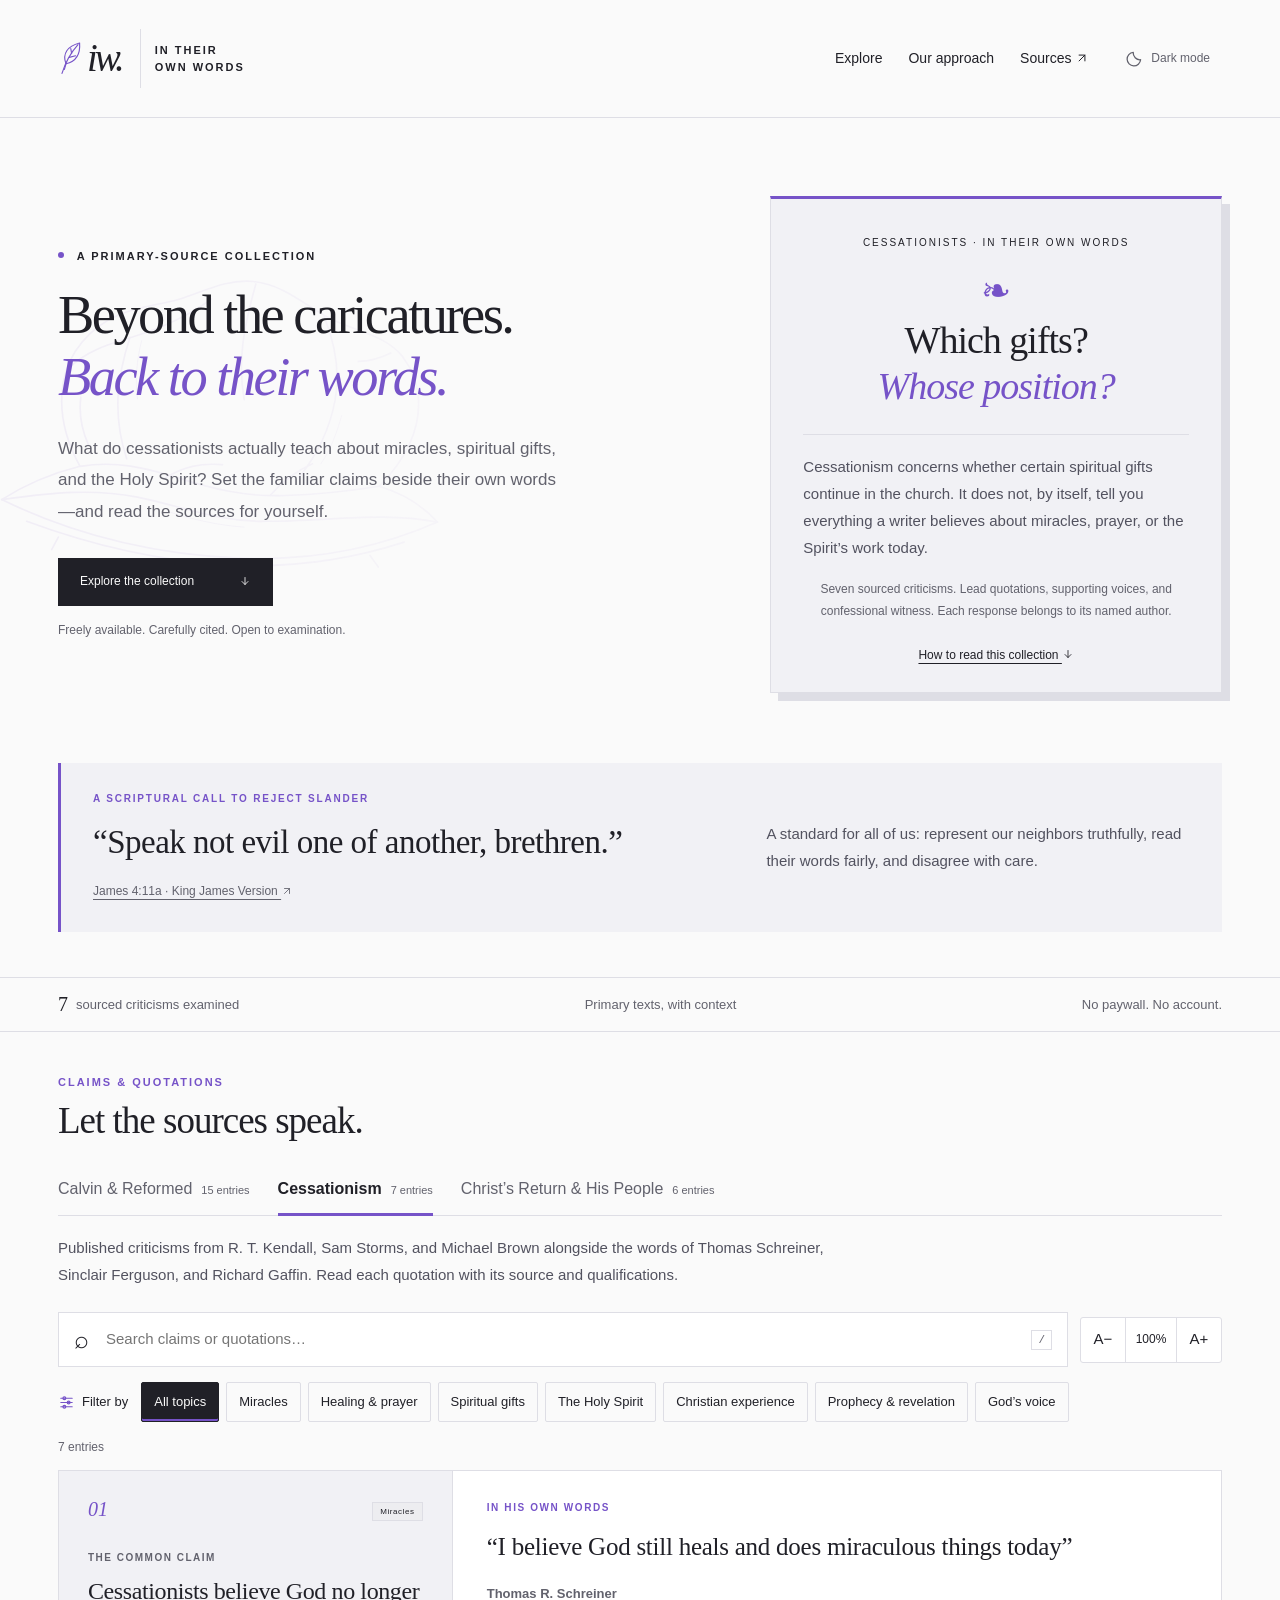
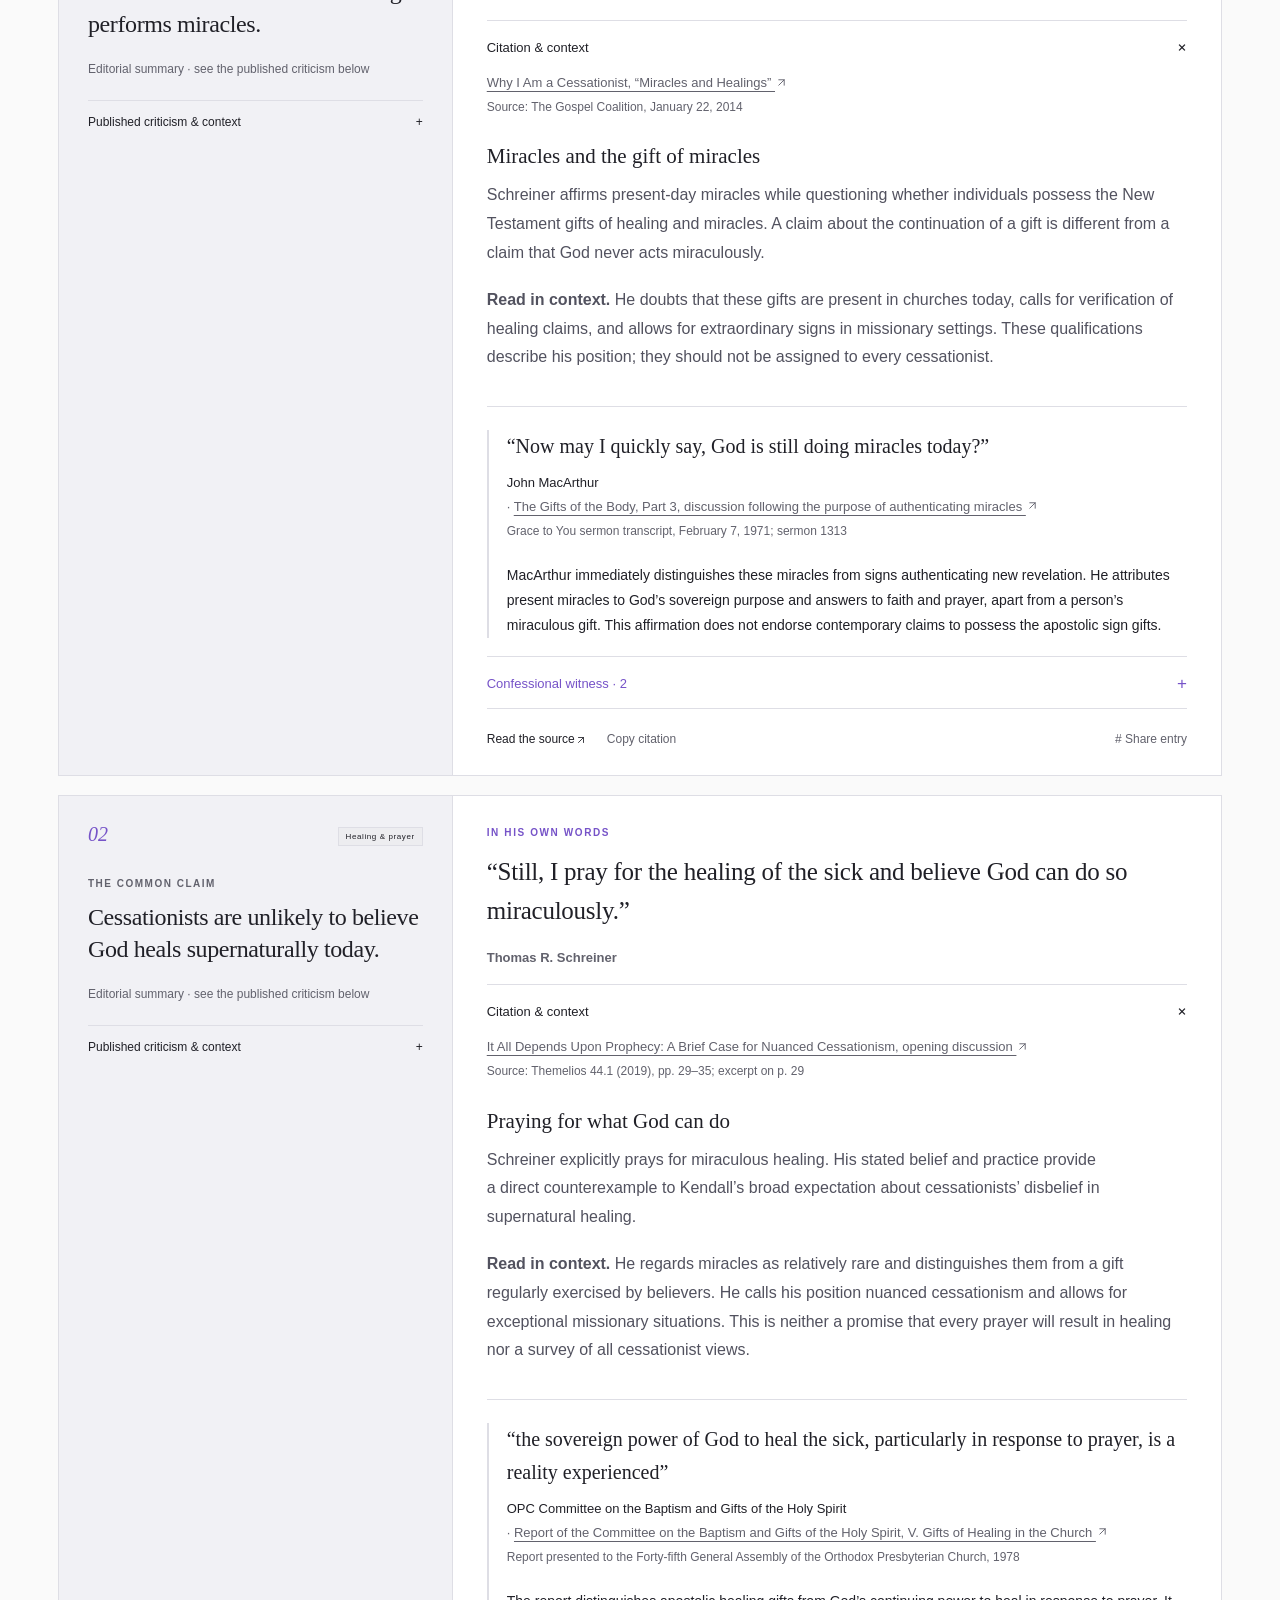
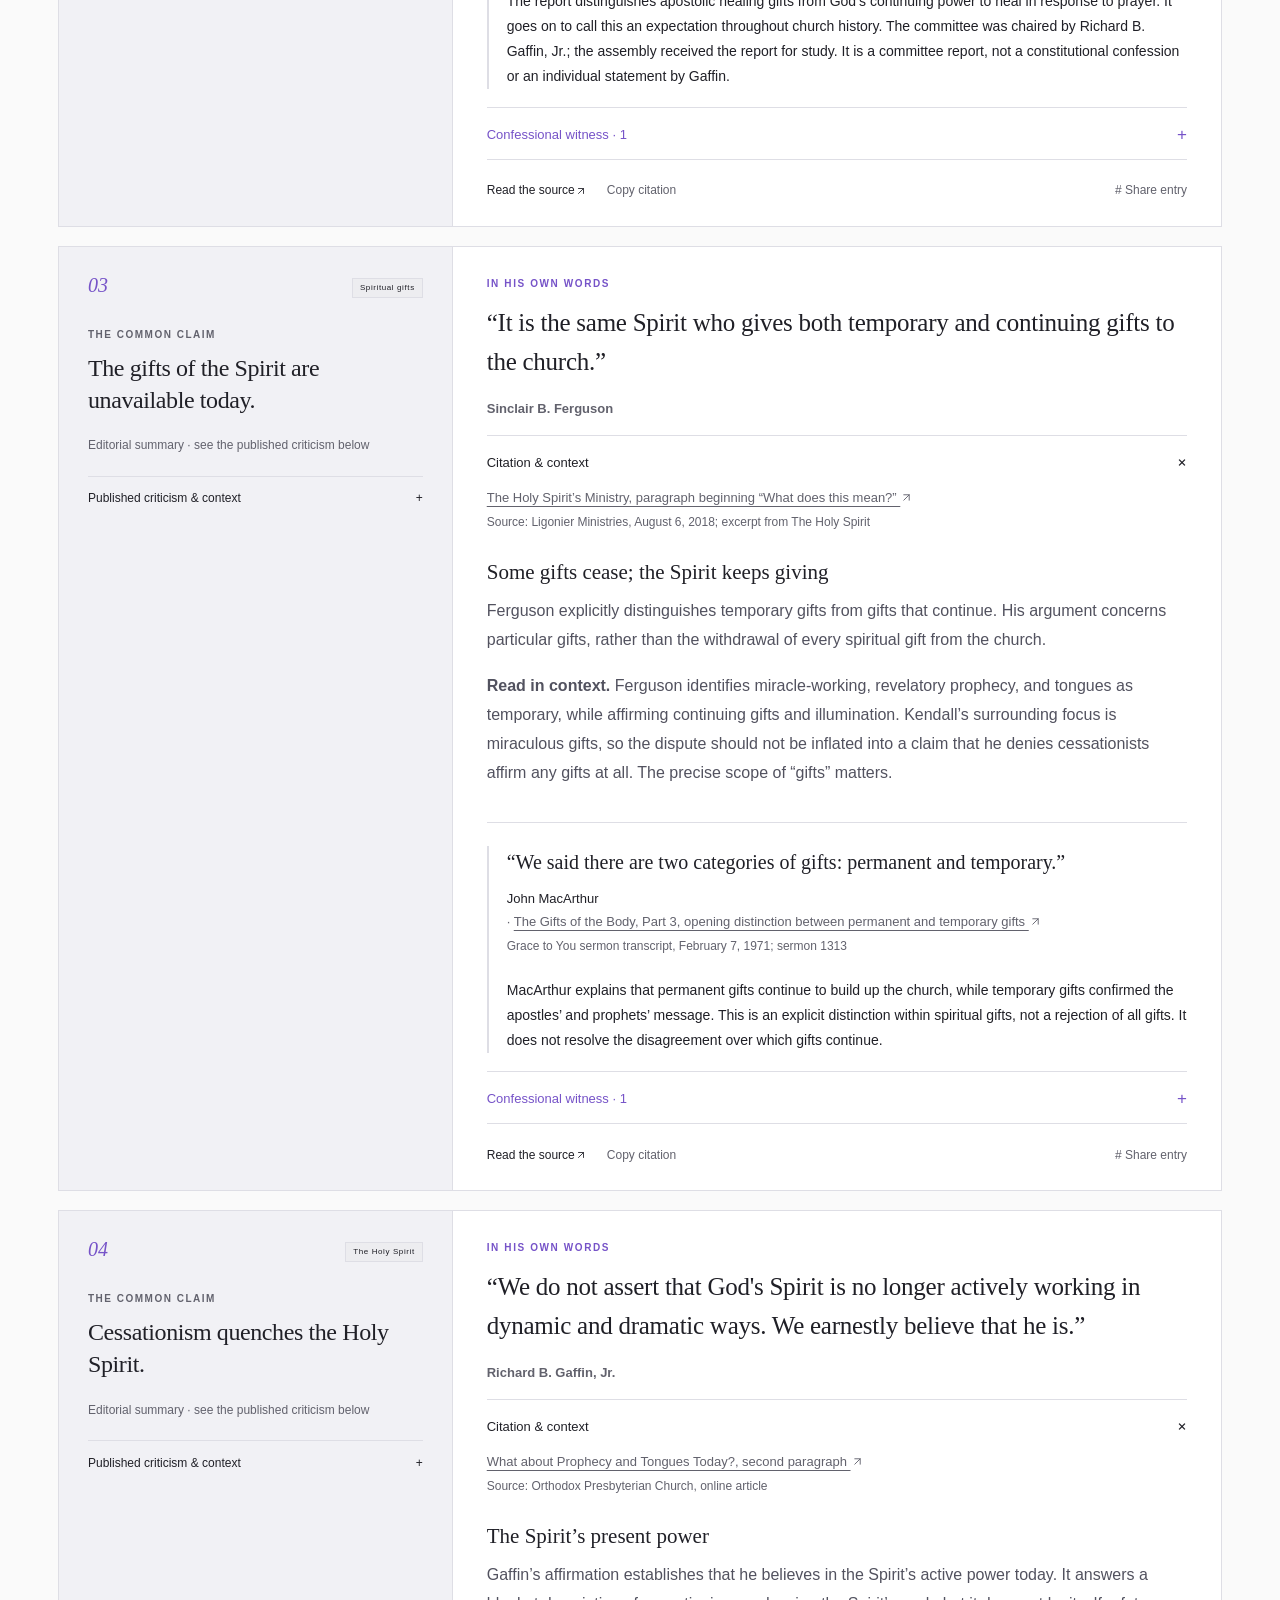
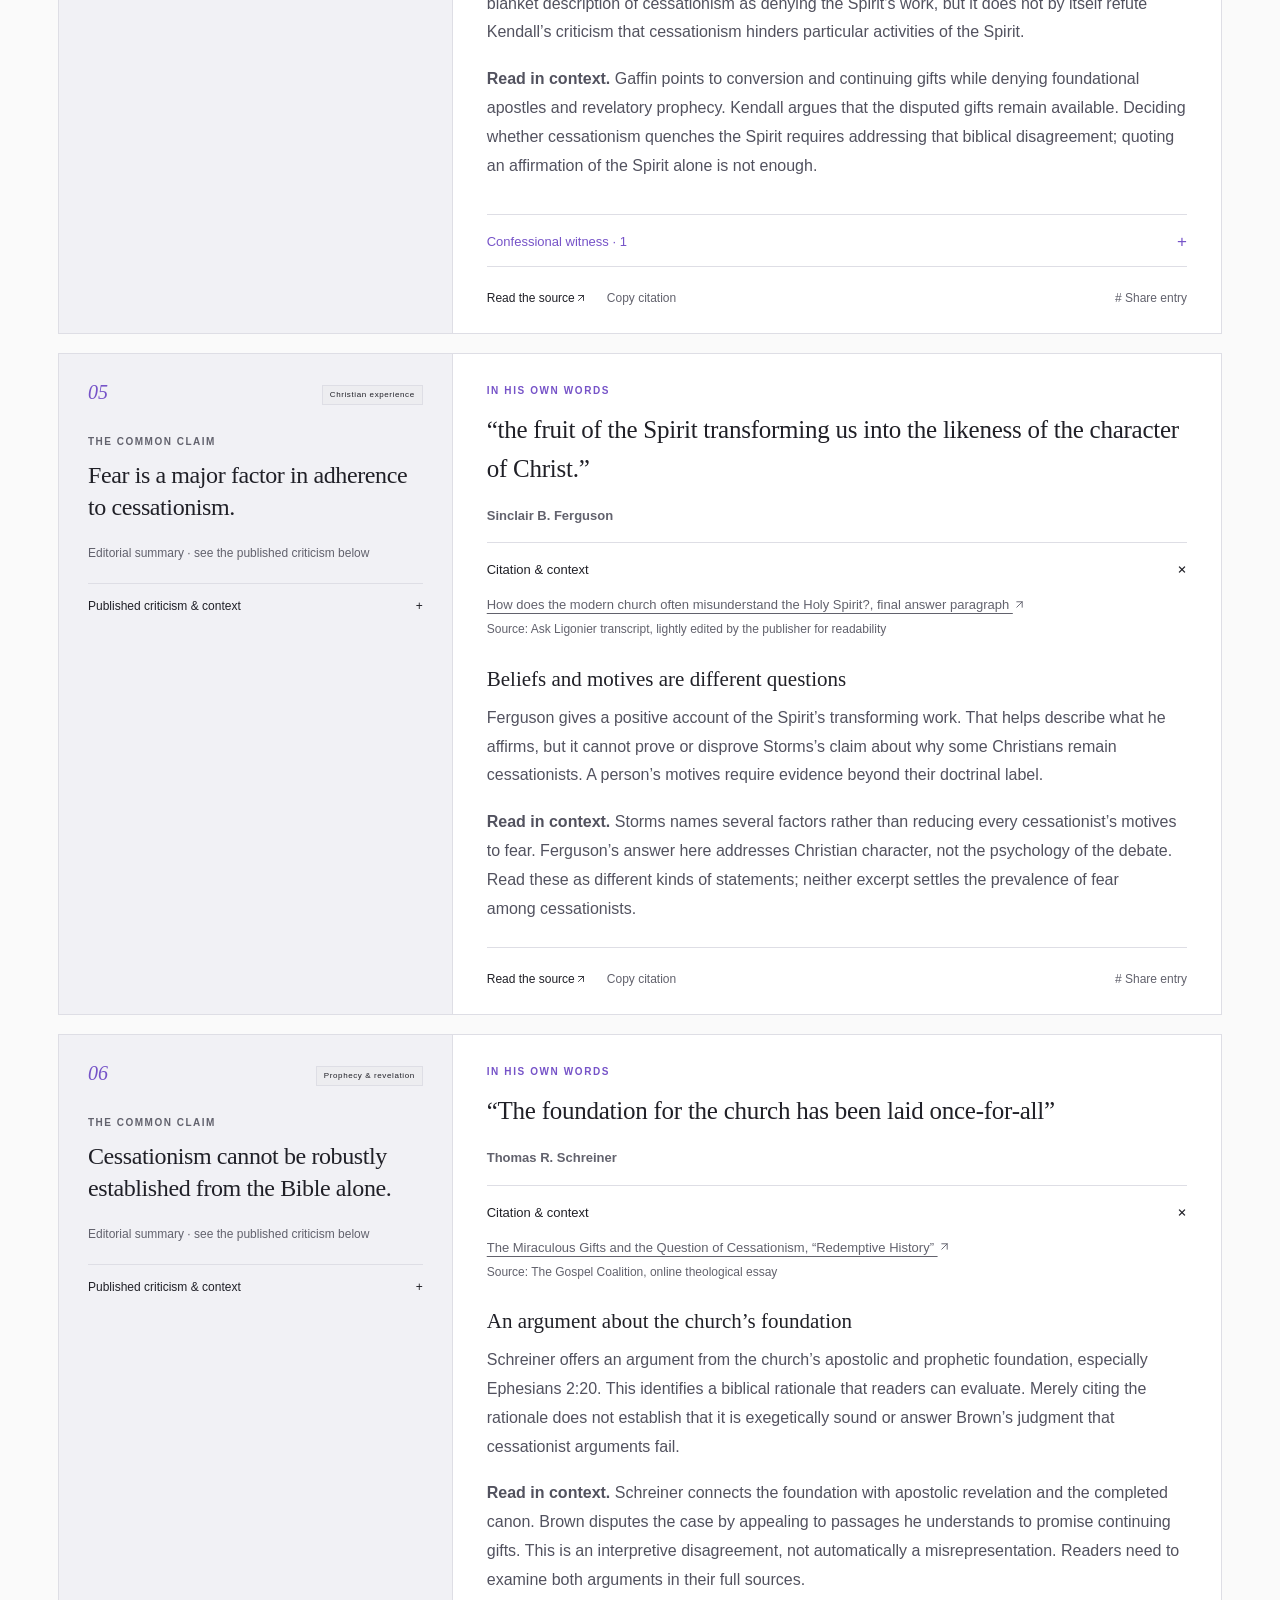
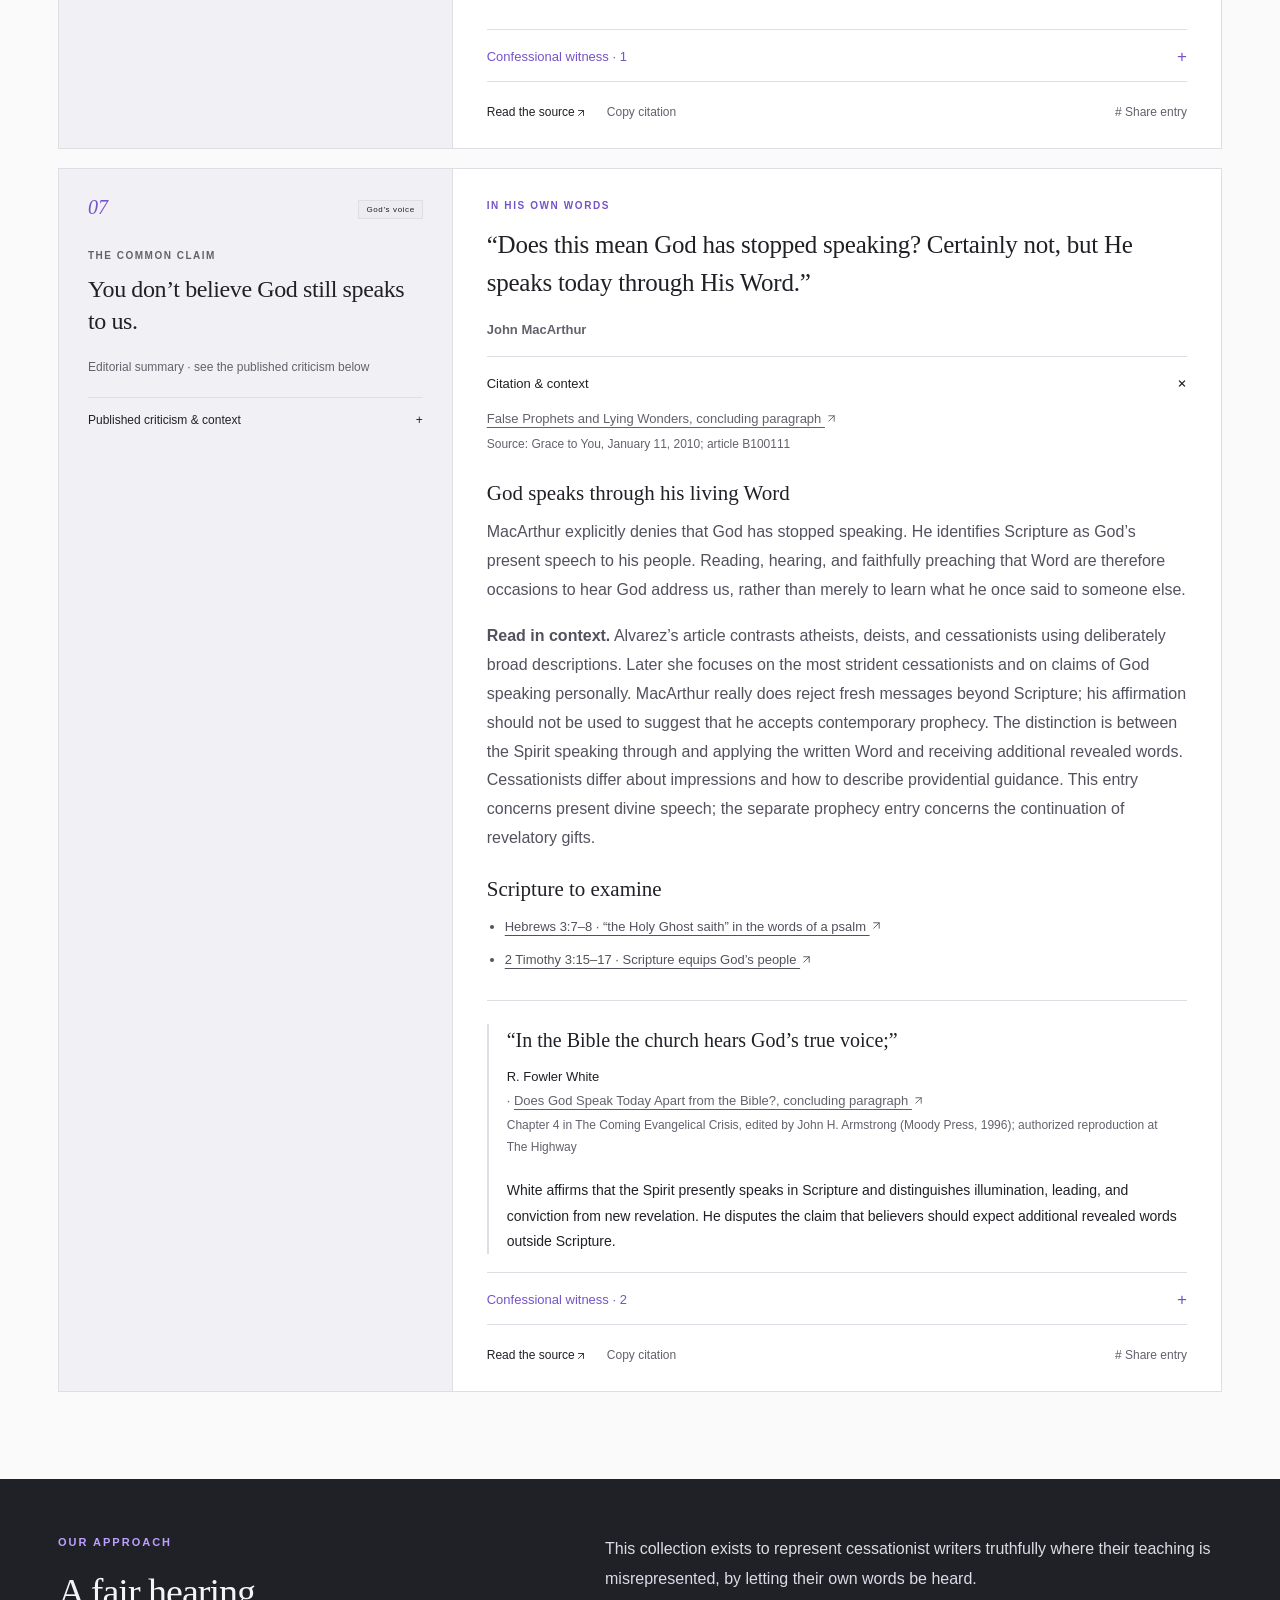
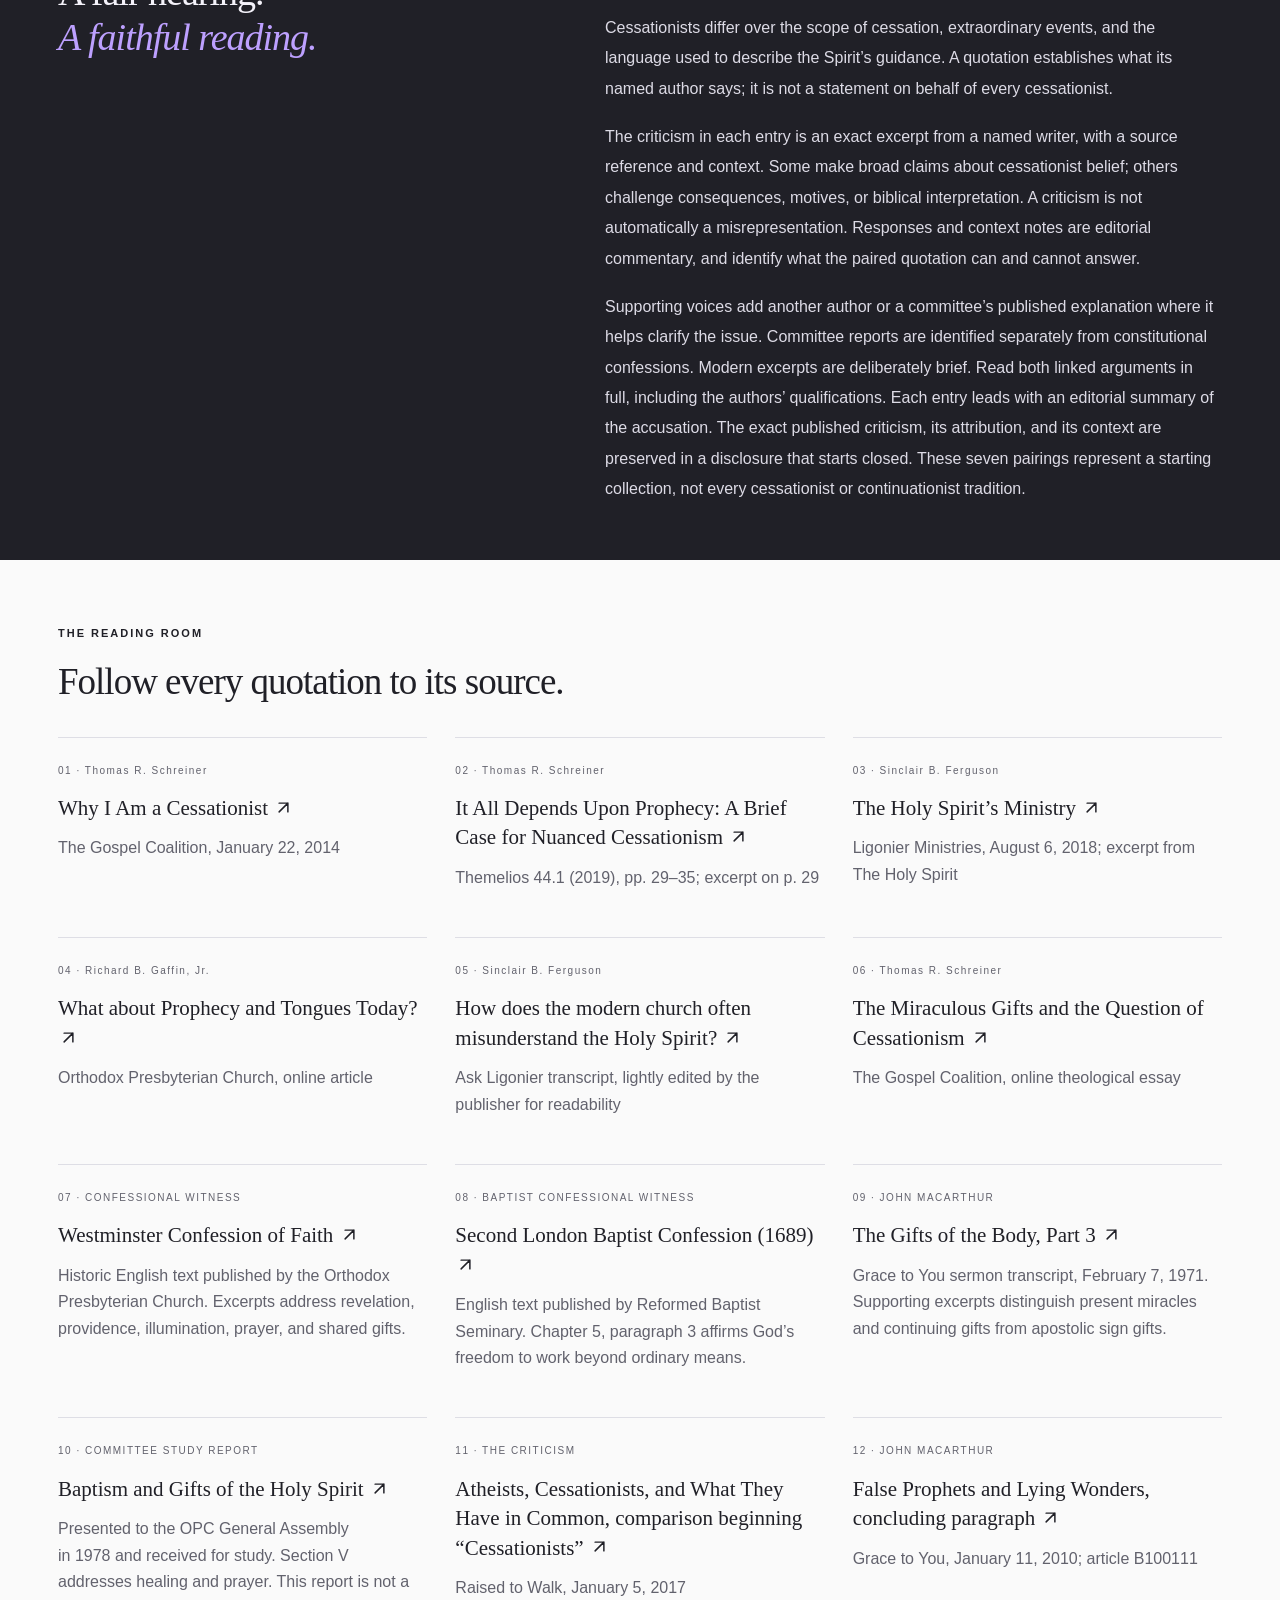
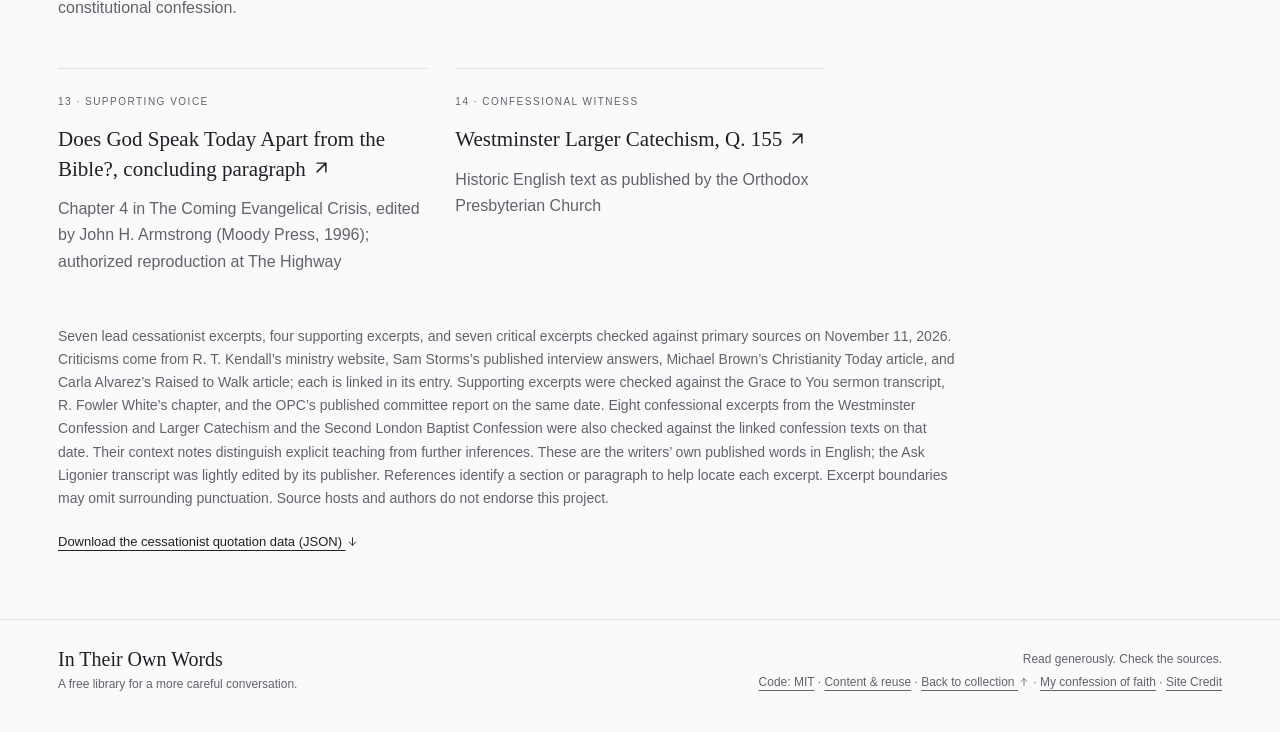
==== commit 707770bc: "Expand cited theological claims and restore Calvin homepage portrait" ====
--- a/cessationists.html
+++ b/cessationists.html
@@ -26,20 +26,20 @@
 </section></details>
 <div class="collection-strip"><span><b>7</b> sourced criticisms examined</span><span>Primary texts, with context</span><span>No paywall. No account.</span></div>
 <section class="library" id="library"><div class="section-heading"><div><p class="eyebrow">CLAIMS &amp; QUOTATIONS</p><h2>Let the sources speak.</h2></div></div>
-<p class="collection-chooser-label">Choose a collection</p><nav class="collection-tabs" aria-label="Choose a collection"><a href="./#library"><span class="collection-name">Calvin &amp; Reformed</span><span class="collection-count">13 entries</span><span class="collection-state">View collection</span></a><a href="./cessationists.html#library" aria-current="page"><span class="collection-name">Cessationism</span><span class="collection-count">7 entries</span><span class="collection-state">Current collection</span></a><a href="./christs-return.html#library"><span class="collection-name">Christ’s Return &amp; His People</span><span class="collection-count">6 entries</span><span class="collection-state">View collection</span></a></nav>
+<p class="collection-chooser-label">Choose a collection</p><nav class="collection-tabs" aria-label="Choose a collection"><a href="./#library"><span class="collection-name">Calvin &amp; Reformed</span><span class="collection-count">15 entries</span><span class="collection-state">View collection</span></a><a href="./cessationists.html#library" aria-current="page"><span class="collection-name">Cessationism</span><span class="collection-count">7 entries</span><span class="collection-state">Current collection</span></a><a href="./christs-return.html#library"><span class="collection-name">Christ’s Return &amp; His People</span><span class="collection-count">6 entries</span><span class="collection-state">View collection</span></a></nav>
 <div class="collection-intro"><p>Published criticisms from R. T. Kendall, Sam Storms, and Michael Brown alongside the words of Thomas Schreiner, Sinclair Ferguson, and Richard Gaffin. Read each quotation with its source and qualifications.</p></div>
 <div class="tools" hidden><label class="search"><span aria-hidden="true">⌕</span><input id="search" type="search" placeholder="Search claims or quotations…" aria-label="Search the collection"><kbd aria-hidden="true">/</kbd></label><button id="search-clear" class="reset" type="button" hidden><span aria-hidden="true">×</span> Clear search</button><div class="reading-controls" id="reading-controls" role="group" aria-label="Reading text size" hidden><span>Text size</span><button type="button" id="text-smaller" aria-label="Decrease reading text size">A−</button><button type="button" id="text-reset" aria-label="Reset reading text size to 100 percent">100%</button><button type="button" id="text-larger" aria-label="Increase reading text size">A+</button><span id="text-size-status" class="sr-only" role="status" aria-live="polite"></span></div></div>
 <details class="topic-disclosure" id="topic-disclosure" data-mobile-collapse open hidden><summary>Filter topics<span id="filter-count"></span></summary><div id="filters" class="filters" role="group" aria-label="Filter by topics" aria-describedby="filter-help" hidden><span class="filter-label"><svg width="17" height="17" viewBox="0 0 24 24" fill="none" stroke="currentColor" stroke-width="1.7" stroke-linecap="round" aria-hidden="true"><path d="M4 6h16M4 12h16M4 18h16"/><circle cx="9" cy="6" r="2"/><circle cx="15" cy="12" r="2"/><circle cx="9" cy="18" r="2"/></svg>Filter by<span id="filter-help" class="sr-only">Choose one or more topics</span><button id="clear-topics" class="clear-topics" type="button" aria-label="Clear topic filters" hidden><svg width="15" height="15" viewBox="0 0 24 24" fill="none" stroke="currentColor" stroke-width="1.8" stroke-linecap="round" stroke-linejoin="round" aria-hidden="true"><path d="M3 10a9 9 0 1 1 2 8M3 4v6h6"/></svg><span>Clear</span></button></span></div></details>
 <div class="results-heading"><p id="result-count" role="status" aria-live="polite">7 entries</p></div>
-<div id="entries"><article class="entry" id="miracles-today" data-topic="Miracles"><div class="claim-side"><span class="entry-number">01</span><span class="topic">Miracles</span><h3 class="mobile-entry-heading">Miracles and the gift of miracles</h3><p class="eyebrow">THE CRITICISM</p><blockquote class="critic-quote"><p>“the view that miracles “ceased” long ago and there is no hope for signs and wonders since we have the Bible”</p></blockquote><p class="critic-author">R. T. Kendall</p><details class="critic-details" open data-mobile-collapse><summary>Citation &amp; context <span aria-hidden="true">+</span></summary><p class="citation"><a href="https://rtkendallministries.com/rts-new-year-letter">RT’s New Year Letter, “Two things will change,” second change <svg class="ui-arrow" width="16" height="16" viewBox="0 0 24 24" fill="none" stroke="currentColor" stroke-width="1.7" stroke-linecap="round" stroke-linejoin="round" aria-hidden="true" focusable="false"><path d="M7 17 17 7M7 7h10v10"/></svg></a><span>New Year’s Letter 2013, RT Kendall Ministries</span></p><p class="criticism-kind">Generalization about belief</p><p class="critic-context">This parenthetical defines cessationism in Kendall’s prediction of a coming spiritual awakening. Schreiner’s explicit affirmation of present miracles qualifies that broad description; it does not establish what every cessationist believes.</p></details></div><div class="quote-side"><p class="eyebrow">IN HIS OWN WORDS</p><blockquote>“I believe God still heals and does miraculous things today”</blockquote><p class="lead-author">Thomas R. Schreiner</p><details class="entry-context" open data-mobile-collapse><summary>Citation &amp; context <span aria-hidden="true">+</span></summary><p class="citation source-citation"><a href="https://www.thegospelcoalition.org/article/cessationist/">Why I Am a Cessationist, “Miracles and Healings” <svg class="ui-arrow" width="16" height="16" viewBox="0 0 24 24" fill="none" stroke="currentColor" stroke-width="1.7" stroke-linecap="round" stroke-linejoin="round" aria-hidden="true" focusable="false"><path d="M7 17 17 7M7 7h10v10"/></svg></a><span>Source: The Gospel Coalition, January 22, 2014</span></p><div class="context"><h4>Miracles and the gift of miracles</h4><p>Schreiner affirms present-day miracles while questioning whether individuals possess the New Testament gifts of healing and miracles. A claim about the continuation of a gift is different from a claim that God never acts miraculously.</p><p><strong>Read in context.</strong> He doubts that these gifts are present in churches today, calls for verification of healing claims, and allows for extraordinary signs in missionary settings. These qualifications describe his position; they should not be assigned to every cessationist.</p></div></details><details class="supporting-disclosure" open data-mobile-collapse><summary>More cessationist voices · 1 <span aria-hidden="true">+</span></summary><div class="supporting-voices"><div class="witness supporting-voice"><blockquote>“Now may I quickly say, God is still doing miracles today?”</blockquote><p class="citation"><strong>John MacArthur</strong> · <a href="https://www.gty.org/sermons/1313/the-gifts-of-the-body-part-3">The Gifts of the Body, Part 3, discussion following the purpose of authenticating miracles <svg class="ui-arrow" width="16" height="16" viewBox="0 0 24 24" fill="none" stroke="currentColor" stroke-width="1.7" stroke-linecap="round" stroke-linejoin="round" aria-hidden="true" focusable="false"><path d="M7 17 17 7M7 7h10v10"/></svg></a><span>Grace to You sermon transcript, February 7, 1971; sermon 1313</span></p><p class="witness-context">MacArthur immediately distinguishes these miracles from signs authenticating new revelation. He attributes present miracles to God’s sovereign purpose and answers to faith and prayer, apart from a person’s miraculous gift. This affirmation does not endorse contemporary claims to possess the apostolic sign gifts.</p></div></div></details><details class="confessional-disclosure"><summary>Confessional witness · 2 <span aria-hidden="true">+</span></summary><div class="context"><div class="witness"><blockquote>“yet is free to work without, above, and against them, at his pleasure.”</blockquote><a href="https://www.opc.org/wcf.html">Westminster Confession of Faith 5.3 <svg class="ui-arrow" width="16" height="16" viewBox="0 0 24 24" fill="none" stroke="currentColor" stroke-width="1.7" stroke-linecap="round" stroke-linejoin="round" aria-hidden="true" focusable="false"><path d="M7 17 17 7M7 7h10v10"/></svg></a><p class="witness-edition">Historic English text as published by the Orthodox Presbyterian Church</p><p class="witness-context">“Them” refers to ordinary means. This affirms extraordinary providence; it neither promises particular miracles nor establishes continuing gifts of miracle-working.</p></div><div class="witness"><blockquote>“yet is free to work without, above, and against them at His pleasure.”</blockquote><a href="https://rbs.org/2lbc">Second London Baptist Confession (1689), 5.3 <svg class="ui-arrow" width="16" height="16" viewBox="0 0 24 24" fill="none" stroke="currentColor" stroke-width="1.7" stroke-linecap="round" stroke-linejoin="round" aria-hidden="true" focusable="false"><path d="M7 17 17 7M7 7h10v10"/></svg></a><p class="witness-edition">English text as published by Reformed Baptist Seminary; reference gives chapter and paragraph</p><p class="witness-context">The Baptist confession likewise affirms God’s freedom beyond ordinary means. This supports openness to extraordinary divine action without deciding whether particular miraculous gifts continue.</p></div></div></details><div class="entry-actions"><a href="https://www.thegospelcoalition.org/article/cessationist/">Read the source <svg class="ui-arrow" width="16" height="16" viewBox="0 0 24 24" fill="none" stroke="currentColor" stroke-width="1.7" stroke-linecap="round" stroke-linejoin="round" aria-hidden="true" focusable="false"><path d="M7 17 17 7M7 7h10v10"/></svg></a><button type="button" data-copy="miracles-today" hidden>Copy citation</button><a href="#miracles-today" class="permalink" aria-label="Permanent link: Miracles and the gift of miracles"># Share entry</a></div></div></article>
-<article class="entry" id="prayer-for-healing" data-topic="Healing &amp; prayer"><div class="claim-side"><span class="entry-number">02</span><span class="topic">Healing &amp; prayer</span><h3 class="mobile-entry-heading">Praying for what God can do</h3><p class="eyebrow">THE CRITICISM</p><blockquote class="critic-quote"><p>“You will not likely convince a cessationist to believe that the living God heals supernaturally today.”</p></blockquote><p class="critic-author">R. T. Kendall</p><details class="critic-details" open data-mobile-collapse><summary>Citation &amp; context <span aria-hidden="true">+</span></summary><p class="citation"><a href="https://rtkendallministries.com/theology-and-worship">Theology and worship, paragraph beginning “You will not likely convince” <svg class="ui-arrow" width="16" height="16" viewBox="0 0 24 24" fill="none" stroke="currentColor" stroke-width="1.7" stroke-linecap="round" stroke-linejoin="round" aria-hidden="true" focusable="false"><path d="M7 17 17 7M7 7h10v10"/></svg></a><span>RT Kendall Ministries, online article; no publication date displayed</span></p><p class="criticism-kind">Generalization about belief</p><p class="critic-context">Kendall criticizes both charismatic excesses and conservative evangelical cessationism, while describing cessationists as good people rather than heretics. This sentence concerns belief in supernatural healing, not a claim that cessationists never pray for the sick.</p></details></div><div class="quote-side"><p class="eyebrow">IN HIS OWN WORDS</p><blockquote>“Still, I pray for the healing of the sick and believe God can do so miraculously.”</blockquote><p class="lead-author">Thomas R. Schreiner</p><details class="entry-context" open data-mobile-collapse><summary>Citation &amp; context <span aria-hidden="true">+</span></summary><p class="citation source-citation"><a href="https://www.thegospelcoalition.org/themelios/article/it-all-depends-upon-prophecy-a-brief-case-for-nuanced-cessationism/">It All Depends Upon Prophecy: A Brief Case for Nuanced Cessationism, opening discussion <svg class="ui-arrow" width="16" height="16" viewBox="0 0 24 24" fill="none" stroke="currentColor" stroke-width="1.7" stroke-linecap="round" stroke-linejoin="round" aria-hidden="true" focusable="false"><path d="M7 17 17 7M7 7h10v10"/></svg></a><span>Source: Themelios 44.1 (2019), pp. 29–35; excerpt on p. 29</span></p><div class="context"><h4>Praying for what God can do</h4><p>Schreiner explicitly prays for miraculous healing. His stated belief and practice provide a direct counterexample to Kendall’s broad expectation about cessationists’ disbelief in supernatural healing.</p><p><strong>Read in context.</strong> He regards miracles as relatively rare and distinguishes them from a gift regularly exercised by believers. He calls his position nuanced cessationism and allows for exceptional missionary situations. This is neither a promise that every prayer will result in healing nor a survey of all cessationist views.</p></div></details><details class="supporting-disclosure" open data-mobile-collapse><summary>More cessationist voices · 1 <span aria-hidden="true">+</span></summary><div class="supporting-voices"><div class="witness supporting-voice"><blockquote>“the sovereign power of God to heal the sick, particularly in response to prayer, is a reality experienced”</blockquote><p class="citation"><strong>OPC Committee on the Baptism and Gifts of the Holy Spirit</strong> · <a href="https://www.opc.org/GA/giftsHS.html">Report of the Committee on the Baptism and Gifts of the Holy Spirit, V. Gifts of Healing in the Church <svg class="ui-arrow" width="16" height="16" viewBox="0 0 24 24" fill="none" stroke="currentColor" stroke-width="1.7" stroke-linecap="round" stroke-linejoin="round" aria-hidden="true" focusable="false"><path d="M7 17 17 7M7 7h10v10"/></svg></a><span>Report presented to the Forty-fifth General Assembly of the Orthodox Presbyterian Church, 1978</span></p><p class="witness-context">The report distinguishes apostolic healing gifts from God’s continuing power to heal in response to prayer. It goes on to call this an expectation throughout church history. The committee was chaired by Richard B. Gaffin, Jr.; the assembly received the report for study. It is a committee report, not a constitutional confession or an individual statement by Gaffin.</p></div></div></details><details class="confessional-disclosure"><summary>Confessional witness · 1 <span aria-hidden="true">+</span></summary><div class="context"><div class="witness"><blockquote>“Prayer is to be made for things lawful;”</blockquote><a href="https://www.opc.org/wcf.html">Westminster Confession of Faith 21.4 <svg class="ui-arrow" width="16" height="16" viewBox="0 0 24 24" fill="none" stroke="currentColor" stroke-width="1.7" stroke-linecap="round" stroke-linejoin="round" aria-hidden="true" focusable="false"><path d="M7 17 17 7M7 7h10v10"/></svg></a><p class="witness-edition">Historic English text as published by the Orthodox Presbyterian Church</p><p class="witness-context">This general rule permits lawful petitions, including healing. It does not specifically command miraculous healing or guarantee that the sick will recover.</p></div></div></details><div class="entry-actions"><a href="https://www.thegospelcoalition.org/themelios/article/it-all-depends-upon-prophecy-a-brief-case-for-nuanced-cessationism/">Read the source <svg class="ui-arrow" width="16" height="16" viewBox="0 0 24 24" fill="none" stroke="currentColor" stroke-width="1.7" stroke-linecap="round" stroke-linejoin="round" aria-hidden="true" focusable="false"><path d="M7 17 17 7M7 7h10v10"/></svg></a><button type="button" data-copy="prayer-for-healing" hidden>Copy citation</button><a href="#prayer-for-healing" class="permalink" aria-label="Permanent link: Praying for what God can do"># Share entry</a></div></div></article>
-<article class="entry" id="continuing-gifts" data-topic="Spiritual gifts"><div class="claim-side"><span class="entry-number">03</span><span class="topic">Spiritual gifts</span><h3 class="mobile-entry-heading">Some gifts cease; the Spirit keeps giving</h3><p class="eyebrow">THE CRITICISM</p><blockquote class="critic-quote"><p>“In a word: the gifts of the Spirit are unavailable today”</p></blockquote><p class="critic-author">RT Kendall Ministries (published teaching notes)</p><details class="critic-details" open data-mobile-collapse><summary>Citation &amp; context <span aria-hidden="true">+</span></summary><p class="citation"><a href="https://rtkendallministries.com/wp-content/uploads/KT-10-The-Gifts-versus-the-Fruit-of-the-Holy-Spirit.pdf#page=2">The Gifts and the Fruit of the Holy Spirit, Introduction B.3.b.(2), p. 2 <svg class="ui-arrow" width="16" height="16" viewBox="0 0 24 24" fill="none" stroke="currentColor" stroke-width="1.7" stroke-linecap="round" stroke-linejoin="round" aria-hidden="true" focusable="false"><path d="M7 17 17 7M7 7h10v10"/></svg></a><span>Friday Night School of Theology notes hosted by RT Kendall Ministries; undated PDF</span></p><p class="criticism-kind">Scope needs clarification</p><p class="critic-context">These unbylined notes, published on Kendall’s ministry website, discuss cessationism alongside signs and wonders and distinguish gifts from fruit. The surrounding focus on miraculous gifts matters: this wording must not be inflated into a denial that cessationists affirm teaching, service, or every other continuing gift.</p></details></div><div class="quote-side"><p class="eyebrow">IN HIS OWN WORDS</p><blockquote>“It is the same Spirit who gives both temporary and continuing gifts to the church.”</blockquote><p class="lead-author">Sinclair B. Ferguson</p><details class="entry-context" open data-mobile-collapse><summary>Citation &amp; context <span aria-hidden="true">+</span></summary><p class="citation source-citation"><a href="https://learn.ligonier.org/articles/holy-spirits-ministry">The Holy Spirit’s Ministry, paragraph beginning “What does this mean?” <svg class="ui-arrow" width="16" height="16" viewBox="0 0 24 24" fill="none" stroke="currentColor" stroke-width="1.7" stroke-linecap="round" stroke-linejoin="round" aria-hidden="true" focusable="false"><path d="M7 17 17 7M7 7h10v10"/></svg></a><span>Source: Ligonier Ministries, August 6, 2018; excerpt from The Holy Spirit</span></p><div class="context"><h4>Some gifts cease; the Spirit keeps giving</h4><p>Ferguson explicitly distinguishes temporary gifts from gifts that continue. His argument concerns particular gifts, rather than the withdrawal of every spiritual gift from the church.</p><p><strong>Read in context.</strong> Ferguson identifies miracle-working, revelatory prophecy, and tongues as temporary, while affirming continuing gifts and illumination. Kendall’s surrounding focus is miraculous gifts, so the dispute should not be inflated into a claim that he denies cessationists affirm any gifts at all. The precise scope of “gifts” matters.</p></div></details><details class="supporting-disclosure" open data-mobile-collapse><summary>More cessationist voices · 1 <span aria-hidden="true">+</span></summary><div class="supporting-voices"><div class="witness supporting-voice"><blockquote>“We said there are two categories of gifts: permanent and temporary.”</blockquote><p class="citation"><strong>John MacArthur</strong> · <a href="https://www.gty.org/sermons/1313/the-gifts-of-the-body-part-3">The Gifts of the Body, Part 3, opening distinction between permanent and temporary gifts <svg class="ui-arrow" width="16" height="16" viewBox="0 0 24 24" fill="none" stroke="currentColor" stroke-width="1.7" stroke-linecap="round" stroke-linejoin="round" aria-hidden="true" focusable="false"><path d="M7 17 17 7M7 7h10v10"/></svg></a><span>Grace to You sermon transcript, February 7, 1971; sermon 1313</span></p><p class="witness-context">MacArthur explains that permanent gifts continue to build up the church, while temporary gifts confirmed the apostles’ and prophets’ message. This is an explicit distinction within spiritual gifts, not a rejection of all gifts. It does not resolve the disagreement over which gifts continue.</p></div></div></details><details class="confessional-disclosure"><summary>Confessional witness · 1 <span aria-hidden="true">+</span></summary><div class="context"><div class="witness"><blockquote>“they have communion in each other’s gifts and graces,”</blockquote><a href="https://www.opc.org/wcf.html">Westminster Confession of Faith 26.1 <svg class="ui-arrow" width="16" height="16" viewBox="0 0 24 24" fill="none" stroke="currentColor" stroke-width="1.7" stroke-linecap="round" stroke-linejoin="round" aria-hidden="true" focusable="false"><path d="M7 17 17 7M7 7h10v10"/></svg></a><p class="witness-edition">Historic English text as published by the Orthodox Presbyterian Church</p><p class="witness-context">Believers share gifts for mutual good. This affirms continuing gifted service without identifying whether prophecy, tongues, or healing belong among those gifts.</p></div></div></details><div class="entry-actions"><a href="https://learn.ligonier.org/articles/holy-spirits-ministry">Read the source <svg class="ui-arrow" width="16" height="16" viewBox="0 0 24 24" fill="none" stroke="currentColor" stroke-width="1.7" stroke-linecap="round" stroke-linejoin="round" aria-hidden="true" focusable="false"><path d="M7 17 17 7M7 7h10v10"/></svg></a><button type="button" data-copy="continuing-gifts" hidden>Copy citation</button><a href="#continuing-gifts" class="permalink" aria-label="Permanent link: Some gifts cease; the Spirit keeps giving"># Share entry</a></div></div></article>
-<article class="entry" id="spirit-at-work" data-topic="The Holy Spirit"><div class="claim-side"><span class="entry-number">04</span><span class="topic">The Holy Spirit</span><h3 class="mobile-entry-heading">The Spirit’s present power</h3><p class="eyebrow">THE CRITICISM</p><blockquote class="critic-quote"><p>“without any question quenched the Holy Spirit Himself in the process.”</p></blockquote><p class="critic-author">R. T. Kendall</p><details class="critic-details" open data-mobile-collapse><summary>Citation &amp; context <span aria-hidden="true">+</span></summary><p class="citation"><a href="https://rtkendallministries.com/holy-fire">Holy Fire, paragraph beginning “There are two chapters” <svg class="ui-arrow" width="16" height="16" viewBox="0 0 24 24" fill="none" stroke="currentColor" stroke-width="1.7" stroke-linecap="round" stroke-linejoin="round" aria-hidden="true" focusable="false"><path d="M7 17 17 7M7 7h10v10"/></svg></a><span>RT Kendall Ministries, article introducing the book Holy Fire; no publication date displayed</span></p><p class="criticism-kind">Criticism of consequences</p><p class="critic-context">Kendall argues that making cessationism a dogma quenches the Spirit, while affirming cessationists’ Christian character and commitment to Scripture. This is a criticism of the position’s effects, not a statement that cessationists consciously deny all the Spirit’s activity.</p></details></div><div class="quote-side"><p class="eyebrow">IN HIS OWN WORDS</p><blockquote>“We do not assert that God&#x27;s Spirit is no longer actively working in dynamic and dramatic ways. We earnestly believe that he is.”</blockquote><p class="lead-author">Richard B. Gaffin, Jr.</p><details class="entry-context" open data-mobile-collapse><summary>Citation &amp; context <span aria-hidden="true">+</span></summary><p class="citation source-citation"><a href="https://www.opc.org/feature.html?feature_id=62">What about Prophecy and Tongues Today?, second paragraph <svg class="ui-arrow" width="16" height="16" viewBox="0 0 24 24" fill="none" stroke="currentColor" stroke-width="1.7" stroke-linecap="round" stroke-linejoin="round" aria-hidden="true" focusable="false"><path d="M7 17 17 7M7 7h10v10"/></svg></a><span>Source: Orthodox Presbyterian Church, online article</span></p><div class="context"><h4>The Spirit’s present power</h4><p>Gaffin’s affirmation establishes that he believes in the Spirit’s active power today. It answers a blanket description of cessationism as denying the Spirit’s work, but it does not by itself refute Kendall’s criticism that cessationism hinders particular activities of the Spirit.</p><p><strong>Read in context.</strong> Gaffin points to conversion and continuing gifts while denying foundational apostles and revelatory prophecy. Kendall argues that the disputed gifts remain available. Deciding whether cessationism quenches the Spirit requires addressing that biblical disagreement; quoting an affirmation of the Spirit alone is not enough.</p></div></details><details class="confessional-disclosure"><summary>Confessional witness · 1 <span aria-hidden="true">+</span></summary><div class="context"><div class="witness"><blockquote>“the inward illumination of the Spirit of God to be necessary for the saving understanding”</blockquote><a href="https://www.opc.org/wcf.html">Westminster Confession of Faith 1.6 <svg class="ui-arrow" width="16" height="16" viewBox="0 0 24 24" fill="none" stroke="currentColor" stroke-width="1.7" stroke-linecap="round" stroke-linejoin="round" aria-hidden="true" focusable="false"><path d="M7 17 17 7M7 7h10v10"/></svg></a><p class="witness-edition">Historic English text as published by the Orthodox Presbyterian Church</p><p class="witness-context">The object of this understanding is Scripture. Continuing illumination is explicitly affirmed; this does not settle whether rejecting particular gifts quenches the Spirit.</p></div></div></details><div class="entry-actions"><a href="https://www.opc.org/feature.html?feature_id=62">Read the source <svg class="ui-arrow" width="16" height="16" viewBox="0 0 24 24" fill="none" stroke="currentColor" stroke-width="1.7" stroke-linecap="round" stroke-linejoin="round" aria-hidden="true" focusable="false"><path d="M7 17 17 7M7 7h10v10"/></svg></a><button type="button" data-copy="spirit-at-work" hidden>Copy citation</button><a href="#spirit-at-work" class="permalink" aria-label="Permanent link: The Spirit’s present power"># Share entry</a></div></div></article>
-<article class="entry" id="transformed-lives" data-topic="Christian experience"><div class="claim-side"><span class="entry-number">05</span><span class="topic">Christian experience</span><h3 class="mobile-entry-heading">Beliefs and motives are different questions</h3><p class="eyebrow">THE CRITICISM</p><blockquote class="critic-quote"><p>“I also think fear is a huge factor.”</p></blockquote><p class="critic-author">Sam Storms</p><details class="critic-details" open data-mobile-collapse><summary>Citation &amp; context <span aria-hidden="true">+</span></summary><p class="citation"><a href="https://www.samstorms.org/enjoying-god-blog/post/pneuma-review-interview-with-sam-storms-on-speaking-in-tongues">Pneuma Review Interview with Sam Storms on Speaking in Tongues, answer to why Christians still adhere to cessationism <svg class="ui-arrow" width="16" height="16" viewBox="0 0 24 24" fill="none" stroke="currentColor" stroke-width="1.7" stroke-linecap="round" stroke-linejoin="round" aria-hidden="true" focusable="false"><path d="M7 17 17 7M7 7h10v10"/></svg></a><span>Enjoying God Ministries, August 8, 2019; interview answers by Sam Storms</span></p><p class="criticism-kind">Claim about motives</p><p class="critic-context">Storms also discusses inherited teaching, concern about abusive charismatic practices, and biblical texts cessationists understand differently. He offers several explanations; he does not say every cessationist is motivated only by fear.</p></details></div><div class="quote-side"><p class="eyebrow">IN HIS OWN WORDS</p><blockquote>“the fruit of the Spirit transforming us into the likeness of the character of Christ.”</blockquote><p class="lead-author">Sinclair B. Ferguson</p><details class="entry-context" open data-mobile-collapse><summary>Citation &amp; context <span aria-hidden="true">+</span></summary><p class="citation source-citation"><a href="https://learn.ligonier.org/qas/how-does-the-modern-church-often-misunderstand-the-holy-spirit">How does the modern church often misunderstand the Holy Spirit?, final answer paragraph <svg class="ui-arrow" width="16" height="16" viewBox="0 0 24 24" fill="none" stroke="currentColor" stroke-width="1.7" stroke-linecap="round" stroke-linejoin="round" aria-hidden="true" focusable="false"><path d="M7 17 17 7M7 7h10v10"/></svg></a><span>Source: Ask Ligonier transcript, lightly edited by the publisher for readability</span></p><div class="context"><h4>Beliefs and motives are different questions</h4><p>Ferguson gives a positive account of the Spirit’s transforming work. That helps describe what he affirms, but it cannot prove or disprove Storms’s claim about why some Christians remain cessationists. A person’s motives require evidence beyond their doctrinal label.</p><p><strong>Read in context.</strong> Storms names several factors rather than reducing every cessationist’s motives to fear. Ferguson’s answer here addresses Christian character, not the psychology of the debate. Read these as different kinds of statements; neither excerpt settles the prevalence of fear among cessationists.</p></div></details><div class="entry-actions"><a href="https://learn.ligonier.org/qas/how-does-the-modern-church-often-misunderstand-the-holy-spirit">Read the source <svg class="ui-arrow" width="16" height="16" viewBox="0 0 24 24" fill="none" stroke="currentColor" stroke-width="1.7" stroke-linecap="round" stroke-linejoin="round" aria-hidden="true" focusable="false"><path d="M7 17 17 7M7 7h10v10"/></svg></a><button type="button" data-copy="transformed-lives" hidden>Copy citation</button><a href="#transformed-lives" class="permalink" aria-label="Permanent link: Beliefs and motives are different questions"># Share entry</a></div></div></article>
-<article class="entry" id="revelation-and-prophecy" data-topic="Prophecy &amp; revelation"><div class="claim-side"><span class="entry-number">06</span><span class="topic">Prophecy &amp; revelation</span><h3 class="mobile-entry-heading">An argument about the church’s foundation</h3><p class="eyebrow">THE CRITICISM</p><blockquote class="critic-quote"><p>“I believe it is impossible to make an exegetically robust argument for cessationism using the Bible alone.”</p></blockquote><p class="critic-author">Michael Brown</p><details class="critic-details" open data-mobile-collapse><summary>Citation &amp; context <span aria-hidden="true">+</span></summary><p class="citation"><a href="https://www.christianitytoday.com/2023/10/reformed-cessationism-charismatic-continuationism-miracles/">Let the Reformed of the Lord Say No to Cessationism, paragraph beginning “Of course, each of these concepts” <svg class="ui-arrow" width="16" height="16" viewBox="0 0 24 24" fill="none" stroke="currentColor" stroke-width="1.7" stroke-linecap="round" stroke-linejoin="round" aria-hidden="true" focusable="false"><path d="M7 17 17 7M7 7h10v10"/></svg></a><span>Christianity Today, October 9, 2023</span></p><p class="criticism-kind">Interpretive disagreement</p><p class="critic-context">Brown makes this judgment after arguing from John 14, Acts 2, 1 Corinthians, and James 5. This is a substantive challenge to cessationist exegesis, not itself a misquotation or a claim that cessationists never attempt biblical arguments.</p></details></div><div class="quote-side"><p class="eyebrow">IN HIS OWN WORDS</p><blockquote>“The foundation for the church has been laid once-for-all”</blockquote><p class="lead-author">Thomas R. Schreiner</p><details class="entry-context" open data-mobile-collapse><summary>Citation &amp; context <span aria-hidden="true">+</span></summary><p class="citation source-citation"><a href="https://www.thegospelcoalition.org/essay/miraculous-gifts-question-cessationism/">The Miraculous Gifts and the Question of Cessationism, “Redemptive History” <svg class="ui-arrow" width="16" height="16" viewBox="0 0 24 24" fill="none" stroke="currentColor" stroke-width="1.7" stroke-linecap="round" stroke-linejoin="round" aria-hidden="true" focusable="false"><path d="M7 17 17 7M7 7h10v10"/></svg></a><span>Source: The Gospel Coalition, online theological essay</span></p><div class="context"><h4>An argument about the church’s foundation</h4><p>Schreiner offers an argument from the church’s apostolic and prophetic foundation, especially Ephesians 2:20. This identifies a biblical rationale that readers can evaluate. Merely citing the rationale does not establish that it is exegetically sound or answer Brown’s judgment that cessationist arguments fail.</p><p><strong>Read in context.</strong> Schreiner connects the foundation with apostolic revelation and the completed canon. Brown disputes the case by appealing to passages he understands to promise continuing gifts. This is an interpretive disagreement, not automatically a misrepresentation. Readers need to examine both arguments in their full sources.</p></div></details><details class="confessional-disclosure"><summary>Confessional witness · 1 <span aria-hidden="true">+</span></summary><div class="context"><div class="witness"><blockquote>“those former ways of God’s revealing his will unto his people being now ceased.”</blockquote><a href="https://www.opc.org/wcf.html">Westminster Confession of Faith 1.1 <svg class="ui-arrow" width="16" height="16" viewBox="0 0 24 24" fill="none" stroke="currentColor" stroke-width="1.7" stroke-linecap="round" stroke-linejoin="round" aria-hidden="true" focusable="false"><path d="M7 17 17 7M7 7h10v10"/></svg></a><p class="witness-edition">Historic English text as published by the Orthodox Presbyterian Church</p><p class="witness-context">The context is committing revelation to writing. This explicitly affirms cessation of former revelatory ways, without enumerating every disputed gift or proving its biblical case.</p></div></div></details><div class="entry-actions"><a href="https://www.thegospelcoalition.org/essay/miraculous-gifts-question-cessationism/">Read the source <svg class="ui-arrow" width="16" height="16" viewBox="0 0 24 24" fill="none" stroke="currentColor" stroke-width="1.7" stroke-linecap="round" stroke-linejoin="round" aria-hidden="true" focusable="false"><path d="M7 17 17 7M7 7h10v10"/></svg></a><button type="button" data-copy="revelation-and-prophecy" hidden>Copy citation</button><a href="#revelation-and-prophecy" class="permalink" aria-label="Permanent link: An argument about the church’s foundation"># Share entry</a></div></div></article>
-<article class="entry" id="god-still-speaks" data-topic="God’s voice"><div class="claim-side"><span class="entry-number">07</span><span class="topic">God’s voice</span><h3 class="mobile-entry-heading">God speaks through his living Word</h3><p class="eyebrow">THE CRITICISM</p><blockquote class="critic-quote"><p>“There is a God and he came to save us, but he doesn’t bother with us anymore. He doesn’t speak to us.”</p></blockquote><p class="critic-author">Carla Alvarez</p><details class="critic-details" open data-mobile-collapse><summary>Citation &amp; context <span aria-hidden="true">+</span></summary><p class="citation"><a href="https://raisedtowalk.org/the-walk/atheists-cessationists-common/">Atheists, Cessationists, and What They Have in Common, comparison beginning “Cessationists” <svg class="ui-arrow" width="16" height="16" viewBox="0 0 24 24" fill="none" stroke="currentColor" stroke-width="1.7" stroke-linecap="round" stroke-linejoin="round" aria-hidden="true" focusable="false"><path d="M7 17 17 7M7 7h10v10"/></svg></a><span>Raised to Walk, January 5, 2017</span></p><p class="criticism-kind">A broad description that needs qualification</p><p class="critic-context">Alvarez puts this sentence in her description of what cessationists believe; it is not her own denial that God speaks. The surrounding article argues for God’s personal involvement and later singles out the most strident cessationists. Her independent article is one published example of the accusation, not a statement representing every continuationist.</p></details></div><div class="quote-side"><p class="eyebrow">IN HIS OWN WORDS</p><blockquote>“Does this mean God has stopped speaking? Certainly not, but He speaks today through His Word.”</blockquote><p class="lead-author">John MacArthur</p><details class="entry-context" open data-mobile-collapse><summary>Citation &amp; context <span aria-hidden="true">+</span></summary><p class="citation source-citation"><a href="https://www.gty.org/blogs/B100111/false-prophets-and-lying-wonders">False Prophets and Lying Wonders, concluding paragraph <svg class="ui-arrow" width="16" height="16" viewBox="0 0 24 24" fill="none" stroke="currentColor" stroke-width="1.7" stroke-linecap="round" stroke-linejoin="round" aria-hidden="true" focusable="false"><path d="M7 17 17 7M7 7h10v10"/></svg></a><span>Source: Grace to You, January 11, 2010; article B100111</span></p><div class="context"><h4>God speaks through his living Word</h4><p>MacArthur explicitly denies that God has stopped speaking. He identifies Scripture as God’s present speech to his people. Reading, hearing, and faithfully preaching that Word are therefore occasions to hear God address us, rather than merely to learn what he once said to someone else.</p><p><strong>Read in context.</strong> Alvarez’s article contrasts atheists, deists, and cessationists using deliberately broad descriptions. Later she focuses on the most strident cessationists and on claims of God speaking personally. MacArthur really does reject fresh messages beyond Scripture; his affirmation should not be used to suggest that he accepts contemporary prophecy. The distinction is between the Spirit speaking through and applying the written Word and receiving additional revealed words. Cessationists differ about impressions and how to describe providential guidance. This entry concerns present divine speech; the separate prophecy entry concerns the continuation of revelatory gifts.</p></div><div class="context scripture-links"><h4>Scripture to examine</h4><ul><li><a href="https://www.biblegateway.com/passage/?search=Hebrews+3%3A7-8&amp;version=KJV">Hebrews 3:7–8 · “the Holy Ghost saith” in the words of a psalm <svg class="ui-arrow" width="16" height="16" viewBox="0 0 24 24" fill="none" stroke="currentColor" stroke-width="1.7" stroke-linecap="round" stroke-linejoin="round" aria-hidden="true" focusable="false"><path d="M7 17 17 7M7 7h10v10"/></svg></a></li><li><a href="https://www.biblegateway.com/passage/?search=2+Timothy+3%3A15-17&amp;version=KJV">2 Timothy 3:15–17 · Scripture equips God’s people <svg class="ui-arrow" width="16" height="16" viewBox="0 0 24 24" fill="none" stroke="currentColor" stroke-width="1.7" stroke-linecap="round" stroke-linejoin="round" aria-hidden="true" focusable="false"><path d="M7 17 17 7M7 7h10v10"/></svg></a></li></ul></div></details><details class="supporting-disclosure" open data-mobile-collapse><summary>More cessationist voices · 1 <span aria-hidden="true">+</span></summary><div class="supporting-voices"><div class="witness supporting-voice"><blockquote>“In the Bible the church hears God’s true voice;”</blockquote><p class="citation"><strong>R. Fowler White</strong> · <a href="https://www.the-highway.com/God_Speak.html">Does God Speak Today Apart from the Bible?, concluding paragraph <svg class="ui-arrow" width="16" height="16" viewBox="0 0 24 24" fill="none" stroke="currentColor" stroke-width="1.7" stroke-linecap="round" stroke-linejoin="round" aria-hidden="true" focusable="false"><path d="M7 17 17 7M7 7h10v10"/></svg></a><span>Chapter 4 in The Coming Evangelical Crisis, edited by John H. Armstrong (Moody Press, 1996); authorized reproduction at The Highway</span></p><p class="witness-context">White affirms that the Spirit presently speaks in Scripture and distinguishes illumination, leading, and conviction from new revelation. He disputes the claim that believers should expect additional revealed words outside Scripture.</p></div></div></details><details class="confessional-disclosure"><summary>Confessional witness · 2 <span aria-hidden="true">+</span></summary><div class="context"><div class="witness"><blockquote>“the Holy Spirit speaking in the Scripture.”</blockquote><a href="https://www.opc.org/wcf.html">Westminster Confession of Faith 1.10 <svg class="ui-arrow" width="16" height="16" viewBox="0 0 24 24" fill="none" stroke="currentColor" stroke-width="1.7" stroke-linecap="round" stroke-linejoin="round" aria-hidden="true" focusable="false"><path d="M7 17 17 7M7 7h10v10"/></svg></a><p class="witness-edition">Historic English text as published by the Orthodox Presbyterian Church</p><p class="witness-context">The paragraph identifies the supreme judge of religious controversies. Its present description of the Spirit speaking in Scripture supports the distinction between a completed written revelation and God’s continuing address through it.</p></div><div class="witness"><blockquote>“The Spirit of God maketh the reading, but especially the preaching of the word, an effectual means”</blockquote><a href="https://www.opc.org/lc.html">Westminster Larger Catechism, Q. 155 <svg class="ui-arrow" width="16" height="16" viewBox="0 0 24 24" fill="none" stroke="currentColor" stroke-width="1.7" stroke-linecap="round" stroke-linejoin="round" aria-hidden="true" focusable="false"><path d="M7 17 17 7M7 7h10v10"/></svg></a><p class="witness-edition">Historic English text as published by the Orthodox Presbyterian Church</p><p class="witness-context">The answer goes on to describe enlightening, conviction, conversion, conformity to Christ, holiness, and comfort. It affirms the Spirit’s active use of the Word in hearers today, rather than treating Scripture as a dead record.</p></div></div></details><div class="entry-actions"><a href="https://www.gty.org/blogs/B100111/false-prophets-and-lying-wonders">Read the source <svg class="ui-arrow" width="16" height="16" viewBox="0 0 24 24" fill="none" stroke="currentColor" stroke-width="1.7" stroke-linecap="round" stroke-linejoin="round" aria-hidden="true" focusable="false"><path d="M7 17 17 7M7 7h10v10"/></svg></a><button type="button" data-copy="god-still-speaks" hidden>Copy citation</button><a href="#god-still-speaks" class="permalink" aria-label="Permanent link: God speaks through his living Word"># Share entry</a></div></div></article></div><div id="empty" hidden><h3>No matching entries</h3><p>Try “miracles,” “healing,” “Spirit,” or a different topic.</p><button type="button" id="clear-search">Clear search and filters</button></div>
+<div id="entries"><article class="entry" id="miracles-today" data-topic="Miracles"><div class="claim-side"><span class="entry-number">01</span><span class="topic">Miracles</span><p class="eyebrow">THE COMMON CLAIM</p><h3>Cessationists believe God no longer performs miracles.</h3><p class="claim-note">Editorial summary · see the published criticism below</p><details class="published-criticism"><summary>Published criticism &amp; context <span aria-hidden="true">+</span></summary><blockquote class="critic-quote"><p>“the view that miracles “ceased” long ago and there is no hope for signs and wonders since we have the Bible”</p></blockquote><p class="critic-author">R. T. Kendall</p><p class="citation"><a href="https://rtkendallministries.com/rts-new-year-letter">RT’s New Year Letter, “Two things will change,” second change <svg class="ui-arrow" width="16" height="16" viewBox="0 0 24 24" fill="none" stroke="currentColor" stroke-width="1.7" stroke-linecap="round" stroke-linejoin="round" aria-hidden="true" focusable="false"><path d="M7 17 17 7M7 7h10v10"/></svg></a><span>New Year’s Letter 2013, RT Kendall Ministries</span></p><p class="criticism-kind">Generalization about belief</p><p class="critic-context">This parenthetical defines cessationism in Kendall’s prediction of a coming spiritual awakening. Schreiner’s explicit affirmation of present miracles qualifies that broad description; it does not establish what every cessationist believes.</p></details></div><div class="quote-side"><p class="eyebrow">IN HIS OWN WORDS</p><blockquote>“I believe God still heals and does miraculous things today”</blockquote><p class="lead-author">Thomas R. Schreiner</p><details class="entry-context" open data-mobile-collapse><summary>Citation &amp; context <span aria-hidden="true">+</span></summary><p class="citation source-citation"><a href="https://www.thegospelcoalition.org/article/cessationist/">Why I Am a Cessationist, “Miracles and Healings” <svg class="ui-arrow" width="16" height="16" viewBox="0 0 24 24" fill="none" stroke="currentColor" stroke-width="1.7" stroke-linecap="round" stroke-linejoin="round" aria-hidden="true" focusable="false"><path d="M7 17 17 7M7 7h10v10"/></svg></a><span>Source: The Gospel Coalition, January 22, 2014</span></p><div class="context"><h4>Miracles and the gift of miracles</h4><p>Schreiner affirms present-day miracles while questioning whether individuals possess the New Testament gifts of healing and miracles. A claim about the continuation of a gift is different from a claim that God never acts miraculously.</p><p><strong>Read in context.</strong> He doubts that these gifts are present in churches today, calls for verification of healing claims, and allows for extraordinary signs in missionary settings. These qualifications describe his position; they should not be assigned to every cessationist.</p></div></details><details class="supporting-disclosure" open data-mobile-collapse><summary>More cessationist voices · 1 <span aria-hidden="true">+</span></summary><div class="supporting-voices"><div class="witness supporting-voice"><blockquote>“Now may I quickly say, God is still doing miracles today?”</blockquote><p class="citation"><strong>John MacArthur</strong> · <a href="https://www.gty.org/sermons/1313/the-gifts-of-the-body-part-3">The Gifts of the Body, Part 3, discussion following the purpose of authenticating miracles <svg class="ui-arrow" width="16" height="16" viewBox="0 0 24 24" fill="none" stroke="currentColor" stroke-width="1.7" stroke-linecap="round" stroke-linejoin="round" aria-hidden="true" focusable="false"><path d="M7 17 17 7M7 7h10v10"/></svg></a><span>Grace to You sermon transcript, February 7, 1971; sermon 1313</span></p><p class="witness-context">MacArthur immediately distinguishes these miracles from signs authenticating new revelation. He attributes present miracles to God’s sovereign purpose and answers to faith and prayer, apart from a person’s miraculous gift. This affirmation does not endorse contemporary claims to possess the apostolic sign gifts.</p></div></div></details><details class="confessional-disclosure"><summary>Confessional witness · 2 <span aria-hidden="true">+</span></summary><div class="context"><div class="witness"><blockquote>“yet is free to work without, above, and against them, at his pleasure.”</blockquote><a href="https://www.opc.org/wcf.html">Westminster Confession of Faith 5.3 <svg class="ui-arrow" width="16" height="16" viewBox="0 0 24 24" fill="none" stroke="currentColor" stroke-width="1.7" stroke-linecap="round" stroke-linejoin="round" aria-hidden="true" focusable="false"><path d="M7 17 17 7M7 7h10v10"/></svg></a><p class="witness-edition">Historic English text as published by the Orthodox Presbyterian Church</p><p class="witness-context">“Them” refers to ordinary means. This affirms extraordinary providence; it neither promises particular miracles nor establishes continuing gifts of miracle-working.</p></div><div class="witness"><blockquote>“yet is free to work without, above, and against them at His pleasure.”</blockquote><a href="https://rbs.org/2lbc">Second London Baptist Confession (1689), 5.3 <svg class="ui-arrow" width="16" height="16" viewBox="0 0 24 24" fill="none" stroke="currentColor" stroke-width="1.7" stroke-linecap="round" stroke-linejoin="round" aria-hidden="true" focusable="false"><path d="M7 17 17 7M7 7h10v10"/></svg></a><p class="witness-edition">English text as published by Reformed Baptist Seminary; reference gives chapter and paragraph</p><p class="witness-context">The Baptist confession likewise affirms God’s freedom beyond ordinary means. This supports openness to extraordinary divine action without deciding whether particular miraculous gifts continue.</p></div></div></details><div class="entry-actions"><a href="https://www.thegospelcoalition.org/article/cessationist/">Read the source <svg class="ui-arrow" width="16" height="16" viewBox="0 0 24 24" fill="none" stroke="currentColor" stroke-width="1.7" stroke-linecap="round" stroke-linejoin="round" aria-hidden="true" focusable="false"><path d="M7 17 17 7M7 7h10v10"/></svg></a><button type="button" data-copy="miracles-today" hidden>Copy citation</button><a href="#miracles-today" class="permalink" aria-label="Permanent link: Miracles and the gift of miracles"># Share entry</a></div></div></article>
+<article class="entry" id="prayer-for-healing" data-topic="Healing &amp; prayer"><div class="claim-side"><span class="entry-number">02</span><span class="topic">Healing &amp; prayer</span><p class="eyebrow">THE COMMON CLAIM</p><h3>Cessationists are unlikely to believe God heals supernaturally today.</h3><p class="claim-note">Editorial summary · see the published criticism below</p><details class="published-criticism"><summary>Published criticism &amp; context <span aria-hidden="true">+</span></summary><blockquote class="critic-quote"><p>“You will not likely convince a cessationist to believe that the living God heals supernaturally today.”</p></blockquote><p class="critic-author">R. T. Kendall</p><p class="citation"><a href="https://rtkendallministries.com/theology-and-worship">Theology and worship, paragraph beginning “You will not likely convince” <svg class="ui-arrow" width="16" height="16" viewBox="0 0 24 24" fill="none" stroke="currentColor" stroke-width="1.7" stroke-linecap="round" stroke-linejoin="round" aria-hidden="true" focusable="false"><path d="M7 17 17 7M7 7h10v10"/></svg></a><span>RT Kendall Ministries, online article; no publication date displayed</span></p><p class="criticism-kind">Generalization about belief</p><p class="critic-context">Kendall criticizes both charismatic excesses and conservative evangelical cessationism, while describing cessationists as good people rather than heretics. This sentence concerns belief in supernatural healing, not a claim that cessationists never pray for the sick.</p></details></div><div class="quote-side"><p class="eyebrow">IN HIS OWN WORDS</p><blockquote>“Still, I pray for the healing of the sick and believe God can do so miraculously.”</blockquote><p class="lead-author">Thomas R. Schreiner</p><details class="entry-context" open data-mobile-collapse><summary>Citation &amp; context <span aria-hidden="true">+</span></summary><p class="citation source-citation"><a href="https://www.thegospelcoalition.org/themelios/article/it-all-depends-upon-prophecy-a-brief-case-for-nuanced-cessationism/">It All Depends Upon Prophecy: A Brief Case for Nuanced Cessationism, opening discussion <svg class="ui-arrow" width="16" height="16" viewBox="0 0 24 24" fill="none" stroke="currentColor" stroke-width="1.7" stroke-linecap="round" stroke-linejoin="round" aria-hidden="true" focusable="false"><path d="M7 17 17 7M7 7h10v10"/></svg></a><span>Source: Themelios 44.1 (2019), pp. 29–35; excerpt on p. 29</span></p><div class="context"><h4>Praying for what God can do</h4><p>Schreiner explicitly prays for miraculous healing. His stated belief and practice provide a direct counterexample to Kendall’s broad expectation about cessationists’ disbelief in supernatural healing.</p><p><strong>Read in context.</strong> He regards miracles as relatively rare and distinguishes them from a gift regularly exercised by believers. He calls his position nuanced cessationism and allows for exceptional missionary situations. This is neither a promise that every prayer will result in healing nor a survey of all cessationist views.</p></div></details><details class="supporting-disclosure" open data-mobile-collapse><summary>More cessationist voices · 1 <span aria-hidden="true">+</span></summary><div class="supporting-voices"><div class="witness supporting-voice"><blockquote>“the sovereign power of God to heal the sick, particularly in response to prayer, is a reality experienced”</blockquote><p class="citation"><strong>OPC Committee on the Baptism and Gifts of the Holy Spirit</strong> · <a href="https://www.opc.org/GA/giftsHS.html">Report of the Committee on the Baptism and Gifts of the Holy Spirit, V. Gifts of Healing in the Church <svg class="ui-arrow" width="16" height="16" viewBox="0 0 24 24" fill="none" stroke="currentColor" stroke-width="1.7" stroke-linecap="round" stroke-linejoin="round" aria-hidden="true" focusable="false"><path d="M7 17 17 7M7 7h10v10"/></svg></a><span>Report presented to the Forty-fifth General Assembly of the Orthodox Presbyterian Church, 1978</span></p><p class="witness-context">The report distinguishes apostolic healing gifts from God’s continuing power to heal in response to prayer. It goes on to call this an expectation throughout church history. The committee was chaired by Richard B. Gaffin, Jr.; the assembly received the report for study. It is a committee report, not a constitutional confession or an individual statement by Gaffin.</p></div></div></details><details class="confessional-disclosure"><summary>Confessional witness · 1 <span aria-hidden="true">+</span></summary><div class="context"><div class="witness"><blockquote>“Prayer is to be made for things lawful;”</blockquote><a href="https://www.opc.org/wcf.html">Westminster Confession of Faith 21.4 <svg class="ui-arrow" width="16" height="16" viewBox="0 0 24 24" fill="none" stroke="currentColor" stroke-width="1.7" stroke-linecap="round" stroke-linejoin="round" aria-hidden="true" focusable="false"><path d="M7 17 17 7M7 7h10v10"/></svg></a><p class="witness-edition">Historic English text as published by the Orthodox Presbyterian Church</p><p class="witness-context">This general rule permits lawful petitions, including healing. It does not specifically command miraculous healing or guarantee that the sick will recover.</p></div></div></details><div class="entry-actions"><a href="https://www.thegospelcoalition.org/themelios/article/it-all-depends-upon-prophecy-a-brief-case-for-nuanced-cessationism/">Read the source <svg class="ui-arrow" width="16" height="16" viewBox="0 0 24 24" fill="none" stroke="currentColor" stroke-width="1.7" stroke-linecap="round" stroke-linejoin="round" aria-hidden="true" focusable="false"><path d="M7 17 17 7M7 7h10v10"/></svg></a><button type="button" data-copy="prayer-for-healing" hidden>Copy citation</button><a href="#prayer-for-healing" class="permalink" aria-label="Permanent link: Praying for what God can do"># Share entry</a></div></div></article>
+<article class="entry" id="continuing-gifts" data-topic="Spiritual gifts"><div class="claim-side"><span class="entry-number">03</span><span class="topic">Spiritual gifts</span><p class="eyebrow">THE COMMON CLAIM</p><h3>The gifts of the Spirit are unavailable today.</h3><p class="claim-note">Editorial summary · see the published criticism below</p><details class="published-criticism"><summary>Published criticism &amp; context <span aria-hidden="true">+</span></summary><blockquote class="critic-quote"><p>“In a word: the gifts of the Spirit are unavailable today”</p></blockquote><p class="critic-author">RT Kendall Ministries (published teaching notes)</p><p class="citation"><a href="https://rtkendallministries.com/wp-content/uploads/KT-10-The-Gifts-versus-the-Fruit-of-the-Holy-Spirit.pdf#page=2">The Gifts and the Fruit of the Holy Spirit, Introduction B.3.b.(2), p. 2 <svg class="ui-arrow" width="16" height="16" viewBox="0 0 24 24" fill="none" stroke="currentColor" stroke-width="1.7" stroke-linecap="round" stroke-linejoin="round" aria-hidden="true" focusable="false"><path d="M7 17 17 7M7 7h10v10"/></svg></a><span>Friday Night School of Theology notes hosted by RT Kendall Ministries; undated PDF</span></p><p class="criticism-kind">Scope needs clarification</p><p class="critic-context">These unbylined notes, published on Kendall’s ministry website, discuss cessationism alongside signs and wonders and distinguish gifts from fruit. The surrounding focus on miraculous gifts matters: this wording must not be inflated into a denial that cessationists affirm teaching, service, or every other continuing gift.</p></details></div><div class="quote-side"><p class="eyebrow">IN HIS OWN WORDS</p><blockquote>“It is the same Spirit who gives both temporary and continuing gifts to the church.”</blockquote><p class="lead-author">Sinclair B. Ferguson</p><details class="entry-context" open data-mobile-collapse><summary>Citation &amp; context <span aria-hidden="true">+</span></summary><p class="citation source-citation"><a href="https://learn.ligonier.org/articles/holy-spirits-ministry">The Holy Spirit’s Ministry, paragraph beginning “What does this mean?” <svg class="ui-arrow" width="16" height="16" viewBox="0 0 24 24" fill="none" stroke="currentColor" stroke-width="1.7" stroke-linecap="round" stroke-linejoin="round" aria-hidden="true" focusable="false"><path d="M7 17 17 7M7 7h10v10"/></svg></a><span>Source: Ligonier Ministries, August 6, 2018; excerpt from The Holy Spirit</span></p><div class="context"><h4>Some gifts cease; the Spirit keeps giving</h4><p>Ferguson explicitly distinguishes temporary gifts from gifts that continue. His argument concerns particular gifts, rather than the withdrawal of every spiritual gift from the church.</p><p><strong>Read in context.</strong> Ferguson identifies miracle-working, revelatory prophecy, and tongues as temporary, while affirming continuing gifts and illumination. Kendall’s surrounding focus is miraculous gifts, so the dispute should not be inflated into a claim that he denies cessationists affirm any gifts at all. The precise scope of “gifts” matters.</p></div></details><details class="supporting-disclosure" open data-mobile-collapse><summary>More cessationist voices · 1 <span aria-hidden="true">+</span></summary><div class="supporting-voices"><div class="witness supporting-voice"><blockquote>“We said there are two categories of gifts: permanent and temporary.”</blockquote><p class="citation"><strong>John MacArthur</strong> · <a href="https://www.gty.org/sermons/1313/the-gifts-of-the-body-part-3">The Gifts of the Body, Part 3, opening distinction between permanent and temporary gifts <svg class="ui-arrow" width="16" height="16" viewBox="0 0 24 24" fill="none" stroke="currentColor" stroke-width="1.7" stroke-linecap="round" stroke-linejoin="round" aria-hidden="true" focusable="false"><path d="M7 17 17 7M7 7h10v10"/></svg></a><span>Grace to You sermon transcript, February 7, 1971; sermon 1313</span></p><p class="witness-context">MacArthur explains that permanent gifts continue to build up the church, while temporary gifts confirmed the apostles’ and prophets’ message. This is an explicit distinction within spiritual gifts, not a rejection of all gifts. It does not resolve the disagreement over which gifts continue.</p></div></div></details><details class="confessional-disclosure"><summary>Confessional witness · 1 <span aria-hidden="true">+</span></summary><div class="context"><div class="witness"><blockquote>“they have communion in each other’s gifts and graces,”</blockquote><a href="https://www.opc.org/wcf.html">Westminster Confession of Faith 26.1 <svg class="ui-arrow" width="16" height="16" viewBox="0 0 24 24" fill="none" stroke="currentColor" stroke-width="1.7" stroke-linecap="round" stroke-linejoin="round" aria-hidden="true" focusable="false"><path d="M7 17 17 7M7 7h10v10"/></svg></a><p class="witness-edition">Historic English text as published by the Orthodox Presbyterian Church</p><p class="witness-context">Believers share gifts for mutual good. This affirms continuing gifted service without identifying whether prophecy, tongues, or healing belong among those gifts.</p></div></div></details><div class="entry-actions"><a href="https://learn.ligonier.org/articles/holy-spirits-ministry">Read the source <svg class="ui-arrow" width="16" height="16" viewBox="0 0 24 24" fill="none" stroke="currentColor" stroke-width="1.7" stroke-linecap="round" stroke-linejoin="round" aria-hidden="true" focusable="false"><path d="M7 17 17 7M7 7h10v10"/></svg></a><button type="button" data-copy="continuing-gifts" hidden>Copy citation</button><a href="#continuing-gifts" class="permalink" aria-label="Permanent link: Some gifts cease; the Spirit keeps giving"># Share entry</a></div></div></article>
+<article class="entry" id="spirit-at-work" data-topic="The Holy Spirit"><div class="claim-side"><span class="entry-number">04</span><span class="topic">The Holy Spirit</span><p class="eyebrow">THE COMMON CLAIM</p><h3>Cessationism quenches the Holy Spirit.</h3><p class="claim-note">Editorial summary · see the published criticism below</p><details class="published-criticism"><summary>Published criticism &amp; context <span aria-hidden="true">+</span></summary><blockquote class="critic-quote"><p>“without any question quenched the Holy Spirit Himself in the process.”</p></blockquote><p class="critic-author">R. T. Kendall</p><p class="citation"><a href="https://rtkendallministries.com/holy-fire">Holy Fire, paragraph beginning “There are two chapters” <svg class="ui-arrow" width="16" height="16" viewBox="0 0 24 24" fill="none" stroke="currentColor" stroke-width="1.7" stroke-linecap="round" stroke-linejoin="round" aria-hidden="true" focusable="false"><path d="M7 17 17 7M7 7h10v10"/></svg></a><span>RT Kendall Ministries, article introducing the book Holy Fire; no publication date displayed</span></p><p class="criticism-kind">Criticism of consequences</p><p class="critic-context">Kendall argues that making cessationism a dogma quenches the Spirit, while affirming cessationists’ Christian character and commitment to Scripture. This is a criticism of the position’s effects, not a statement that cessationists consciously deny all the Spirit’s activity.</p></details></div><div class="quote-side"><p class="eyebrow">IN HIS OWN WORDS</p><blockquote>“We do not assert that God&#x27;s Spirit is no longer actively working in dynamic and dramatic ways. We earnestly believe that he is.”</blockquote><p class="lead-author">Richard B. Gaffin, Jr.</p><details class="entry-context" open data-mobile-collapse><summary>Citation &amp; context <span aria-hidden="true">+</span></summary><p class="citation source-citation"><a href="https://www.opc.org/feature.html?feature_id=62">What about Prophecy and Tongues Today?, second paragraph <svg class="ui-arrow" width="16" height="16" viewBox="0 0 24 24" fill="none" stroke="currentColor" stroke-width="1.7" stroke-linecap="round" stroke-linejoin="round" aria-hidden="true" focusable="false"><path d="M7 17 17 7M7 7h10v10"/></svg></a><span>Source: Orthodox Presbyterian Church, online article</span></p><div class="context"><h4>The Spirit’s present power</h4><p>Gaffin’s affirmation establishes that he believes in the Spirit’s active power today. It answers a blanket description of cessationism as denying the Spirit’s work, but it does not by itself refute Kendall’s criticism that cessationism hinders particular activities of the Spirit.</p><p><strong>Read in context.</strong> Gaffin points to conversion and continuing gifts while denying foundational apostles and revelatory prophecy. Kendall argues that the disputed gifts remain available. Deciding whether cessationism quenches the Spirit requires addressing that biblical disagreement; quoting an affirmation of the Spirit alone is not enough.</p></div></details><details class="confessional-disclosure"><summary>Confessional witness · 1 <span aria-hidden="true">+</span></summary><div class="context"><div class="witness"><blockquote>“the inward illumination of the Spirit of God to be necessary for the saving understanding”</blockquote><a href="https://www.opc.org/wcf.html">Westminster Confession of Faith 1.6 <svg class="ui-arrow" width="16" height="16" viewBox="0 0 24 24" fill="none" stroke="currentColor" stroke-width="1.7" stroke-linecap="round" stroke-linejoin="round" aria-hidden="true" focusable="false"><path d="M7 17 17 7M7 7h10v10"/></svg></a><p class="witness-edition">Historic English text as published by the Orthodox Presbyterian Church</p><p class="witness-context">The object of this understanding is Scripture. Continuing illumination is explicitly affirmed; this does not settle whether rejecting particular gifts quenches the Spirit.</p></div></div></details><div class="entry-actions"><a href="https://www.opc.org/feature.html?feature_id=62">Read the source <svg class="ui-arrow" width="16" height="16" viewBox="0 0 24 24" fill="none" stroke="currentColor" stroke-width="1.7" stroke-linecap="round" stroke-linejoin="round" aria-hidden="true" focusable="false"><path d="M7 17 17 7M7 7h10v10"/></svg></a><button type="button" data-copy="spirit-at-work" hidden>Copy citation</button><a href="#spirit-at-work" class="permalink" aria-label="Permanent link: The Spirit’s present power"># Share entry</a></div></div></article>
+<article class="entry" id="transformed-lives" data-topic="Christian experience"><div class="claim-side"><span class="entry-number">05</span><span class="topic">Christian experience</span><p class="eyebrow">THE COMMON CLAIM</p><h3>Fear is a major factor in adherence to cessationism.</h3><p class="claim-note">Editorial summary · see the published criticism below</p><details class="published-criticism"><summary>Published criticism &amp; context <span aria-hidden="true">+</span></summary><blockquote class="critic-quote"><p>“I also think fear is a huge factor.”</p></blockquote><p class="critic-author">Sam Storms</p><p class="citation"><a href="https://www.samstorms.org/enjoying-god-blog/post/pneuma-review-interview-with-sam-storms-on-speaking-in-tongues">Pneuma Review Interview with Sam Storms on Speaking in Tongues, answer to why Christians still adhere to cessationism <svg class="ui-arrow" width="16" height="16" viewBox="0 0 24 24" fill="none" stroke="currentColor" stroke-width="1.7" stroke-linecap="round" stroke-linejoin="round" aria-hidden="true" focusable="false"><path d="M7 17 17 7M7 7h10v10"/></svg></a><span>Enjoying God Ministries, August 8, 2019; interview answers by Sam Storms</span></p><p class="criticism-kind">Claim about motives</p><p class="critic-context">Storms also discusses inherited teaching, concern about abusive charismatic practices, and biblical texts cessationists understand differently. He offers several explanations; he does not say every cessationist is motivated only by fear.</p></details></div><div class="quote-side"><p class="eyebrow">IN HIS OWN WORDS</p><blockquote>“the fruit of the Spirit transforming us into the likeness of the character of Christ.”</blockquote><p class="lead-author">Sinclair B. Ferguson</p><details class="entry-context" open data-mobile-collapse><summary>Citation &amp; context <span aria-hidden="true">+</span></summary><p class="citation source-citation"><a href="https://learn.ligonier.org/qas/how-does-the-modern-church-often-misunderstand-the-holy-spirit">How does the modern church often misunderstand the Holy Spirit?, final answer paragraph <svg class="ui-arrow" width="16" height="16" viewBox="0 0 24 24" fill="none" stroke="currentColor" stroke-width="1.7" stroke-linecap="round" stroke-linejoin="round" aria-hidden="true" focusable="false"><path d="M7 17 17 7M7 7h10v10"/></svg></a><span>Source: Ask Ligonier transcript, lightly edited by the publisher for readability</span></p><div class="context"><h4>Beliefs and motives are different questions</h4><p>Ferguson gives a positive account of the Spirit’s transforming work. That helps describe what he affirms, but it cannot prove or disprove Storms’s claim about why some Christians remain cessationists. A person’s motives require evidence beyond their doctrinal label.</p><p><strong>Read in context.</strong> Storms names several factors rather than reducing every cessationist’s motives to fear. Ferguson’s answer here addresses Christian character, not the psychology of the debate. Read these as different kinds of statements; neither excerpt settles the prevalence of fear among cessationists.</p></div></details><div class="entry-actions"><a href="https://learn.ligonier.org/qas/how-does-the-modern-church-often-misunderstand-the-holy-spirit">Read the source <svg class="ui-arrow" width="16" height="16" viewBox="0 0 24 24" fill="none" stroke="currentColor" stroke-width="1.7" stroke-linecap="round" stroke-linejoin="round" aria-hidden="true" focusable="false"><path d="M7 17 17 7M7 7h10v10"/></svg></a><button type="button" data-copy="transformed-lives" hidden>Copy citation</button><a href="#transformed-lives" class="permalink" aria-label="Permanent link: Beliefs and motives are different questions"># Share entry</a></div></div></article>
+<article class="entry" id="revelation-and-prophecy" data-topic="Prophecy &amp; revelation"><div class="claim-side"><span class="entry-number">06</span><span class="topic">Prophecy &amp; revelation</span><p class="eyebrow">THE COMMON CLAIM</p><h3>Cessationism cannot be robustly established from the Bible alone.</h3><p class="claim-note">Editorial summary · see the published criticism below</p><details class="published-criticism"><summary>Published criticism &amp; context <span aria-hidden="true">+</span></summary><blockquote class="critic-quote"><p>“I believe it is impossible to make an exegetically robust argument for cessationism using the Bible alone.”</p></blockquote><p class="critic-author">Michael Brown</p><p class="citation"><a href="https://www.christianitytoday.com/2023/10/reformed-cessationism-charismatic-continuationism-miracles/">Let the Reformed of the Lord Say No to Cessationism, paragraph beginning “Of course, each of these concepts” <svg class="ui-arrow" width="16" height="16" viewBox="0 0 24 24" fill="none" stroke="currentColor" stroke-width="1.7" stroke-linecap="round" stroke-linejoin="round" aria-hidden="true" focusable="false"><path d="M7 17 17 7M7 7h10v10"/></svg></a><span>Christianity Today, October 9, 2023</span></p><p class="criticism-kind">Interpretive disagreement</p><p class="critic-context">Brown makes this judgment after arguing from John 14, Acts 2, 1 Corinthians, and James 5. This is a substantive challenge to cessationist exegesis, not itself a misquotation or a claim that cessationists never attempt biblical arguments.</p></details></div><div class="quote-side"><p class="eyebrow">IN HIS OWN WORDS</p><blockquote>“The foundation for the church has been laid once-for-all”</blockquote><p class="lead-author">Thomas R. Schreiner</p><details class="entry-context" open data-mobile-collapse><summary>Citation &amp; context <span aria-hidden="true">+</span></summary><p class="citation source-citation"><a href="https://www.thegospelcoalition.org/essay/miraculous-gifts-question-cessationism/">The Miraculous Gifts and the Question of Cessationism, “Redemptive History” <svg class="ui-arrow" width="16" height="16" viewBox="0 0 24 24" fill="none" stroke="currentColor" stroke-width="1.7" stroke-linecap="round" stroke-linejoin="round" aria-hidden="true" focusable="false"><path d="M7 17 17 7M7 7h10v10"/></svg></a><span>Source: The Gospel Coalition, online theological essay</span></p><div class="context"><h4>An argument about the church’s foundation</h4><p>Schreiner offers an argument from the church’s apostolic and prophetic foundation, especially Ephesians 2:20. This identifies a biblical rationale that readers can evaluate. Merely citing the rationale does not establish that it is exegetically sound or answer Brown’s judgment that cessationist arguments fail.</p><p><strong>Read in context.</strong> Schreiner connects the foundation with apostolic revelation and the completed canon. Brown disputes the case by appealing to passages he understands to promise continuing gifts. This is an interpretive disagreement, not automatically a misrepresentation. Readers need to examine both arguments in their full sources.</p></div></details><details class="confessional-disclosure"><summary>Confessional witness · 1 <span aria-hidden="true">+</span></summary><div class="context"><div class="witness"><blockquote>“those former ways of God’s revealing his will unto his people being now ceased.”</blockquote><a href="https://www.opc.org/wcf.html">Westminster Confession of Faith 1.1 <svg class="ui-arrow" width="16" height="16" viewBox="0 0 24 24" fill="none" stroke="currentColor" stroke-width="1.7" stroke-linecap="round" stroke-linejoin="round" aria-hidden="true" focusable="false"><path d="M7 17 17 7M7 7h10v10"/></svg></a><p class="witness-edition">Historic English text as published by the Orthodox Presbyterian Church</p><p class="witness-context">The context is committing revelation to writing. This explicitly affirms cessation of former revelatory ways, without enumerating every disputed gift or proving its biblical case.</p></div></div></details><div class="entry-actions"><a href="https://www.thegospelcoalition.org/essay/miraculous-gifts-question-cessationism/">Read the source <svg class="ui-arrow" width="16" height="16" viewBox="0 0 24 24" fill="none" stroke="currentColor" stroke-width="1.7" stroke-linecap="round" stroke-linejoin="round" aria-hidden="true" focusable="false"><path d="M7 17 17 7M7 7h10v10"/></svg></a><button type="button" data-copy="revelation-and-prophecy" hidden>Copy citation</button><a href="#revelation-and-prophecy" class="permalink" aria-label="Permanent link: An argument about the church’s foundation"># Share entry</a></div></div></article>
+<article class="entry" id="god-still-speaks" data-topic="God’s voice"><div class="claim-side"><span class="entry-number">07</span><span class="topic">God’s voice</span><p class="eyebrow">THE COMMON CLAIM</p><h3>You don’t believe God still speaks to us.</h3><p class="claim-note">Editorial summary · see the published criticism below</p><details class="published-criticism"><summary>Published criticism &amp; context <span aria-hidden="true">+</span></summary><blockquote class="critic-quote"><p>“There is a God and he came to save us, but he doesn’t bother with us anymore. He doesn’t speak to us.”</p></blockquote><p class="critic-author">Carla Alvarez</p><p class="citation"><a href="https://raisedtowalk.org/the-walk/atheists-cessationists-common/">Atheists, Cessationists, and What They Have in Common, comparison beginning “Cessationists” <svg class="ui-arrow" width="16" height="16" viewBox="0 0 24 24" fill="none" stroke="currentColor" stroke-width="1.7" stroke-linecap="round" stroke-linejoin="round" aria-hidden="true" focusable="false"><path d="M7 17 17 7M7 7h10v10"/></svg></a><span>Raised to Walk, January 5, 2017</span></p><p class="criticism-kind">A broad description that needs qualification</p><p class="critic-context">Alvarez puts this sentence in her description of what cessationists believe; it is not her own denial that God speaks. The surrounding article argues for God’s personal involvement and later singles out the most strident cessationists. Her independent article is one published example of the accusation, not a statement representing every continuationist.</p></details></div><div class="quote-side"><p class="eyebrow">IN HIS OWN WORDS</p><blockquote>“Does this mean God has stopped speaking? Certainly not, but He speaks today through His Word.”</blockquote><p class="lead-author">John MacArthur</p><details class="entry-context" open data-mobile-collapse><summary>Citation &amp; context <span aria-hidden="true">+</span></summary><p class="citation source-citation"><a href="https://www.gty.org/blogs/B100111/false-prophets-and-lying-wonders">False Prophets and Lying Wonders, concluding paragraph <svg class="ui-arrow" width="16" height="16" viewBox="0 0 24 24" fill="none" stroke="currentColor" stroke-width="1.7" stroke-linecap="round" stroke-linejoin="round" aria-hidden="true" focusable="false"><path d="M7 17 17 7M7 7h10v10"/></svg></a><span>Source: Grace to You, January 11, 2010; article B100111</span></p><div class="context"><h4>God speaks through his living Word</h4><p>MacArthur explicitly denies that God has stopped speaking. He identifies Scripture as God’s present speech to his people. Reading, hearing, and faithfully preaching that Word are therefore occasions to hear God address us, rather than merely to learn what he once said to someone else.</p><p><strong>Read in context.</strong> Alvarez’s article contrasts atheists, deists, and cessationists using deliberately broad descriptions. Later she focuses on the most strident cessationists and on claims of God speaking personally. MacArthur really does reject fresh messages beyond Scripture; his affirmation should not be used to suggest that he accepts contemporary prophecy. The distinction is between the Spirit speaking through and applying the written Word and receiving additional revealed words. Cessationists differ about impressions and how to describe providential guidance. This entry concerns present divine speech; the separate prophecy entry concerns the continuation of revelatory gifts.</p></div><div class="context scripture-links"><h4>Scripture to examine</h4><ul><li><a href="https://www.biblegateway.com/passage/?search=Hebrews+3%3A7-8&amp;version=KJV">Hebrews 3:7–8 · “the Holy Ghost saith” in the words of a psalm <svg class="ui-arrow" width="16" height="16" viewBox="0 0 24 24" fill="none" stroke="currentColor" stroke-width="1.7" stroke-linecap="round" stroke-linejoin="round" aria-hidden="true" focusable="false"><path d="M7 17 17 7M7 7h10v10"/></svg></a></li><li><a href="https://www.biblegateway.com/passage/?search=2+Timothy+3%3A15-17&amp;version=KJV">2 Timothy 3:15–17 · Scripture equips God’s people <svg class="ui-arrow" width="16" height="16" viewBox="0 0 24 24" fill="none" stroke="currentColor" stroke-width="1.7" stroke-linecap="round" stroke-linejoin="round" aria-hidden="true" focusable="false"><path d="M7 17 17 7M7 7h10v10"/></svg></a></li></ul></div></details><details class="supporting-disclosure" open data-mobile-collapse><summary>More cessationist voices · 1 <span aria-hidden="true">+</span></summary><div class="supporting-voices"><div class="witness supporting-voice"><blockquote>“In the Bible the church hears God’s true voice;”</blockquote><p class="citation"><strong>R. Fowler White</strong> · <a href="https://www.the-highway.com/God_Speak.html">Does God Speak Today Apart from the Bible?, concluding paragraph <svg class="ui-arrow" width="16" height="16" viewBox="0 0 24 24" fill="none" stroke="currentColor" stroke-width="1.7" stroke-linecap="round" stroke-linejoin="round" aria-hidden="true" focusable="false"><path d="M7 17 17 7M7 7h10v10"/></svg></a><span>Chapter 4 in The Coming Evangelical Crisis, edited by John H. Armstrong (Moody Press, 1996); authorized reproduction at The Highway</span></p><p class="witness-context">White affirms that the Spirit presently speaks in Scripture and distinguishes illumination, leading, and conviction from new revelation. He disputes the claim that believers should expect additional revealed words outside Scripture.</p></div></div></details><details class="confessional-disclosure"><summary>Confessional witness · 2 <span aria-hidden="true">+</span></summary><div class="context"><div class="witness"><blockquote>“the Holy Spirit speaking in the Scripture.”</blockquote><a href="https://www.opc.org/wcf.html">Westminster Confession of Faith 1.10 <svg class="ui-arrow" width="16" height="16" viewBox="0 0 24 24" fill="none" stroke="currentColor" stroke-width="1.7" stroke-linecap="round" stroke-linejoin="round" aria-hidden="true" focusable="false"><path d="M7 17 17 7M7 7h10v10"/></svg></a><p class="witness-edition">Historic English text as published by the Orthodox Presbyterian Church</p><p class="witness-context">The paragraph identifies the supreme judge of religious controversies. Its present description of the Spirit speaking in Scripture supports the distinction between a completed written revelation and God’s continuing address through it.</p></div><div class="witness"><blockquote>“The Spirit of God maketh the reading, but especially the preaching of the word, an effectual means”</blockquote><a href="https://www.opc.org/lc.html">Westminster Larger Catechism, Q. 155 <svg class="ui-arrow" width="16" height="16" viewBox="0 0 24 24" fill="none" stroke="currentColor" stroke-width="1.7" stroke-linecap="round" stroke-linejoin="round" aria-hidden="true" focusable="false"><path d="M7 17 17 7M7 7h10v10"/></svg></a><p class="witness-edition">Historic English text as published by the Orthodox Presbyterian Church</p><p class="witness-context">The answer goes on to describe enlightening, conviction, conversion, conformity to Christ, holiness, and comfort. It affirms the Spirit’s active use of the Word in hearers today, rather than treating Scripture as a dead record.</p></div></div></details><div class="entry-actions"><a href="https://www.gty.org/blogs/B100111/false-prophets-and-lying-wonders">Read the source <svg class="ui-arrow" width="16" height="16" viewBox="0 0 24 24" fill="none" stroke="currentColor" stroke-width="1.7" stroke-linecap="round" stroke-linejoin="round" aria-hidden="true" focusable="false"><path d="M7 17 17 7M7 7h10v10"/></svg></a><button type="button" data-copy="god-still-speaks" hidden>Copy citation</button><a href="#god-still-speaks" class="permalink" aria-label="Permanent link: God speaks through his living Word"># Share entry</a></div></div></article></div><div id="empty" hidden><h3>No matching entries</h3><p>Try “miracles,” “healing,” “Spirit,” or a different topic.</p><button type="button" id="clear-search">Clear search and filters</button></div>
 </section>
-<section class="approach" id="approach"><div><p class="eyebrow">OUR APPROACH</p><h2>A fair hearing.<br><em>A faithful reading.</em></h2></div><div><p>This collection exists to represent cessationist writers truthfully where their teaching is misrepresented, by letting their own words be heard.</p><p>Cessationists differ over the scope of cessation, extraordinary events, and the language used to describe the Spirit’s guidance. A quotation establishes what its named author says; it is not a statement on behalf of every cessationist.</p><p>The criticism in each entry is an exact excerpt from a named writer, with a source reference and context. Some make broad claims about cessationist belief; others challenge consequences, motives, or biblical interpretation. A criticism is not automatically a misrepresentation. Responses and context notes are editorial commentary, and identify what the paired quotation can and cannot answer.</p><p>Supporting voices add another author or a committee’s published explanation where it helps clarify the issue. Committee reports are identified separately from constitutional confessions. Modern excerpts are deliberately brief. Read both linked arguments in full, including the authors’ qualifications. These seven pairings represent a starting collection, not every cessationist or continuationist tradition.</p></div></section>
+<section class="approach" id="approach"><div><p class="eyebrow">OUR APPROACH</p><h2>A fair hearing.<br><em>A faithful reading.</em></h2></div><div><p>This collection exists to represent cessationist writers truthfully where their teaching is misrepresented, by letting their own words be heard.</p><p>Cessationists differ over the scope of cessation, extraordinary events, and the language used to describe the Spirit’s guidance. A quotation establishes what its named author says; it is not a statement on behalf of every cessationist.</p><p>The criticism in each entry is an exact excerpt from a named writer, with a source reference and context. Some make broad claims about cessationist belief; others challenge consequences, motives, or biblical interpretation. A criticism is not automatically a misrepresentation. Responses and context notes are editorial commentary, and identify what the paired quotation can and cannot answer.</p><p>Supporting voices add another author or a committee’s published explanation where it helps clarify the issue. Committee reports are identified separately from constitutional confessions. Modern excerpts are deliberately brief. Read both linked arguments in full, including the authors’ qualifications. Each entry leads with an editorial summary of the accusation. The exact published criticism, its attribution, and its context are preserved in a disclosure that starts closed. These seven pairings represent a starting collection, not every cessationist or continuationist tradition.</p></div></section>
 <section class="sources" id="sources"><p class="eyebrow">THE READING ROOM</p><h2>Follow every quotation to its source.</h2><div class="source-grid"><a href="https://www.thegospelcoalition.org/article/cessationist/"><span>01 · Thomas R. Schreiner</span><h3>Why I Am a Cessationist <svg class="ui-arrow" width="16" height="16" viewBox="0 0 24 24" fill="none" stroke="currentColor" stroke-width="1.7" stroke-linecap="round" stroke-linejoin="round" aria-hidden="true" focusable="false"><path d="M7 17 17 7M7 7h10v10"/></svg></h3><p>The Gospel Coalition, January 22, 2014</p></a><a href="https://www.thegospelcoalition.org/themelios/article/it-all-depends-upon-prophecy-a-brief-case-for-nuanced-cessationism/"><span>02 · Thomas R. Schreiner</span><h3>It All Depends Upon Prophecy: A Brief Case for Nuanced Cessationism <svg class="ui-arrow" width="16" height="16" viewBox="0 0 24 24" fill="none" stroke="currentColor" stroke-width="1.7" stroke-linecap="round" stroke-linejoin="round" aria-hidden="true" focusable="false"><path d="M7 17 17 7M7 7h10v10"/></svg></h3><p>Themelios 44.1 (2019), pp. 29–35; excerpt on p. 29</p></a><a href="https://learn.ligonier.org/articles/holy-spirits-ministry"><span>03 · Sinclair B. Ferguson</span><h3>The Holy Spirit’s Ministry <svg class="ui-arrow" width="16" height="16" viewBox="0 0 24 24" fill="none" stroke="currentColor" stroke-width="1.7" stroke-linecap="round" stroke-linejoin="round" aria-hidden="true" focusable="false"><path d="M7 17 17 7M7 7h10v10"/></svg></h3><p>Ligonier Ministries, August 6, 2018; excerpt from The Holy Spirit</p></a><a href="https://www.opc.org/feature.html?feature_id=62"><span>04 · Richard B. Gaffin, Jr.</span><h3>What about Prophecy and Tongues Today? <svg class="ui-arrow" width="16" height="16" viewBox="0 0 24 24" fill="none" stroke="currentColor" stroke-width="1.7" stroke-linecap="round" stroke-linejoin="round" aria-hidden="true" focusable="false"><path d="M7 17 17 7M7 7h10v10"/></svg></h3><p>Orthodox Presbyterian Church, online article</p></a><a href="https://learn.ligonier.org/qas/how-does-the-modern-church-often-misunderstand-the-holy-spirit"><span>05 · Sinclair B. Ferguson</span><h3>How does the modern church often misunderstand the Holy Spirit? <svg class="ui-arrow" width="16" height="16" viewBox="0 0 24 24" fill="none" stroke="currentColor" stroke-width="1.7" stroke-linecap="round" stroke-linejoin="round" aria-hidden="true" focusable="false"><path d="M7 17 17 7M7 7h10v10"/></svg></h3><p>Ask Ligonier transcript, lightly edited by the publisher for readability</p></a><a href="https://www.thegospelcoalition.org/essay/miraculous-gifts-question-cessationism/"><span>06 · Thomas R. Schreiner</span><h3>The Miraculous Gifts and the Question of Cessationism <svg class="ui-arrow" width="16" height="16" viewBox="0 0 24 24" fill="none" stroke="currentColor" stroke-width="1.7" stroke-linecap="round" stroke-linejoin="round" aria-hidden="true" focusable="false"><path d="M7 17 17 7M7 7h10v10"/></svg></h3><p>The Gospel Coalition, online theological essay</p></a><a href="https://www.opc.org/wcf.html"><span>07 · CONFESSIONAL WITNESS</span><h3>Westminster Confession of Faith <svg class="ui-arrow" width="16" height="16" viewBox="0 0 24 24" fill="none" stroke="currentColor" stroke-width="1.7" stroke-linecap="round" stroke-linejoin="round" aria-hidden="true" focusable="false"><path d="M7 17 17 7M7 7h10v10"/></svg></h3><p>Historic English text published by the Orthodox Presbyterian Church. Excerpts address revelation, providence, illumination, prayer, and shared gifts.</p></a><a href="https://rbs.org/2lbc"><span>08 · BAPTIST CONFESSIONAL WITNESS</span><h3>Second London Baptist Confession (1689) <svg class="ui-arrow" width="16" height="16" viewBox="0 0 24 24" fill="none" stroke="currentColor" stroke-width="1.7" stroke-linecap="round" stroke-linejoin="round" aria-hidden="true" focusable="false"><path d="M7 17 17 7M7 7h10v10"/></svg></h3><p>English text published by Reformed Baptist Seminary. Chapter 5, paragraph 3 affirms God’s freedom to work beyond ordinary means.</p></a><a href="https://www.gty.org/sermons/1313/the-gifts-of-the-body-part-3"><span>09 · JOHN MACARTHUR</span><h3>The Gifts of the Body, Part 3 <svg class="ui-arrow" width="16" height="16" viewBox="0 0 24 24" fill="none" stroke="currentColor" stroke-width="1.7" stroke-linecap="round" stroke-linejoin="round" aria-hidden="true" focusable="false"><path d="M7 17 17 7M7 7h10v10"/></svg></h3><p>Grace to You sermon transcript, February 7, 1971. Supporting excerpts distinguish present miracles and continuing gifts from apostolic sign gifts.</p></a><a href="https://www.opc.org/GA/giftsHS.html"><span>10 · COMMITTEE STUDY REPORT</span><h3>Baptism and Gifts of the Holy Spirit <svg class="ui-arrow" width="16" height="16" viewBox="0 0 24 24" fill="none" stroke="currentColor" stroke-width="1.7" stroke-linecap="round" stroke-linejoin="round" aria-hidden="true" focusable="false"><path d="M7 17 17 7M7 7h10v10"/></svg></h3><p>Presented to the OPC General Assembly in 1978 and received for study. Section V addresses healing and prayer. This report is not a constitutional confession.</p></a><a href="https://raisedtowalk.org/the-walk/atheists-cessationists-common/"><span>11 · THE CRITICISM</span><h3>Atheists, Cessationists, and What They Have in Common, comparison beginning “Cessationists” <svg class="ui-arrow" width="16" height="16" viewBox="0 0 24 24" fill="none" stroke="currentColor" stroke-width="1.7" stroke-linecap="round" stroke-linejoin="round" aria-hidden="true" focusable="false"><path d="M7 17 17 7M7 7h10v10"/></svg></h3><p>Raised to Walk, January 5, 2017</p></a><a href="https://www.gty.org/blogs/B100111/false-prophets-and-lying-wonders"><span>12 · JOHN MACARTHUR</span><h3>False Prophets and Lying Wonders, concluding paragraph <svg class="ui-arrow" width="16" height="16" viewBox="0 0 24 24" fill="none" stroke="currentColor" stroke-width="1.7" stroke-linecap="round" stroke-linejoin="round" aria-hidden="true" focusable="false"><path d="M7 17 17 7M7 7h10v10"/></svg></h3><p>Grace to You, January 11, 2010; article B100111</p></a><a href="https://www.the-highway.com/God_Speak.html"><span>13 · SUPPORTING VOICE</span><h3>Does God Speak Today Apart from the Bible?, concluding paragraph <svg class="ui-arrow" width="16" height="16" viewBox="0 0 24 24" fill="none" stroke="currentColor" stroke-width="1.7" stroke-linecap="round" stroke-linejoin="round" aria-hidden="true" focusable="false"><path d="M7 17 17 7M7 7h10v10"/></svg></h3><p>Chapter 4 in The Coming Evangelical Crisis, edited by John H. Armstrong (Moody Press, 1996); authorized reproduction at The Highway</p></a><a href="https://www.opc.org/lc.html"><span>14 · CONFESSIONAL WITNESS</span><h3>Westminster Larger Catechism, Q. 155 <svg class="ui-arrow" width="16" height="16" viewBox="0 0 24 24" fill="none" stroke="currentColor" stroke-width="1.7" stroke-linecap="round" stroke-linejoin="round" aria-hidden="true" focusable="false"><path d="M7 17 17 7M7 7h10v10"/></svg></h3><p>Historic English text as published by the Orthodox Presbyterian Church</p></a></div><p class="source-note">Seven lead cessationist excerpts, four supporting excerpts, and seven critical excerpts checked against primary sources on November 11, 2026. Criticisms come from R. T. Kendall’s ministry website, Sam Storms’s published interview answers, Michael Brown’s Christianity Today article, and Carla Alvarez’s Raised to Walk article; each is linked in its entry. Supporting excerpts were checked against the Grace to You sermon transcript, R. Fowler White’s chapter, and the OPC’s published committee report on the same date. Eight confessional excerpts from the Westminster Confession and Larger Catechism and the Second London Baptist Confession were also checked against the linked confession texts on that date. Their context notes distinguish explicit teaching from further inferences. These are the writers’ own published words in English; the Ask Ligonier transcript was lightly edited by its publisher. References identify a section or paragraph to help locate each excerpt. Excerpt boundaries may omit surrounding punctuation. Source hosts and authors do not endorse this project.</p><a class="download" href="./cessationists.json" download>Download the cessationist quotation data (JSON) <svg class="ui-arrow" width="16" height="16" viewBox="0 0 24 24" fill="none" stroke="currentColor" stroke-width="1.7" stroke-linecap="round" stroke-linejoin="round" aria-hidden="true" focusable="false"><path d="M12 5v14m-6-6 6 6 6-6"/></svg></a></section>
 </main><footer><a class="footer-brand" href="./">In Their Own Words<span>A free library for a more careful conversation.</span></a><p>Read generously. Check the sources.<br><a href="./LICENSE">Code: MIT</a> · <a href="./CONTENT-LICENSE.md">Content & reuse</a> · <a href="#library">Back to collection <svg class="ui-arrow" width="16" height="16" viewBox="0 0 24 24" fill="none" stroke="currentColor" stroke-width="1.7" stroke-linecap="round" stroke-linejoin="round" aria-hidden="true" focusable="false"><path d="M12 19V5m-6 6 6-6 6 6"/></svg></a> · <a href="https://fishingboat.app/confession">My confession of faith</a> · <a href="https://MarkPriestap.com">Site Credit</a></p></footer><div id="toast" role="status" aria-live="polite"></div>
 </body></html>
--- a/style.css
+++ b/style.css
@@ -77,3 +77,18 @@
  .collection-tabs a[aria-current=page] .collection-state{color:var(--accent);font-weight:600}
 }
 @media print{.collection-chooser-label{display:none}}
+
+/* Keep the source criticism available without obscuring the editorial claim. */
+.published-criticism{margin-top:20px;border-top:1px solid var(--line);font-size:13px;color:var(--muted)}
+.entry .published-criticism>summary{display:flex;align-items:center;justify-content:space-between;gap:12px;min-height:44px;padding:10px 0;font-size:12px;color:var(--ink)}
+.published-criticism .critic-quote{margin:12px 0}
+.published-criticism .critic-quote>p{font-size:calc(20px * var(--reading-scale));color:var(--ink)}
+.published-criticism .citation{margin-bottom:12px}
+
+/* Keep Calvin’s homepage portrait explicit and visible at every screen size. */
+.calvin-hero::before{display:none}
+.calvin-portrait{position:absolute;left:-70px;bottom:-35px;height:115%;width:auto;max-width:none;z-index:-1;pointer-events:none;opacity:.38;mask-image:linear-gradient(to right,#000 0%,#000 30%,transparent 95%);-webkit-mask-image:linear-gradient(to right,#000 0%,#000 30%,transparent 95%)}
+html[data-theme=dark] .calvin-portrait{opacity:.45}
+@media(max-width:900px){.calvin-portrait{left:-100px;height:105%;bottom:0}}
+@media(max-width:620px){.calvin-portrait{width:350px;height:auto;left:-70px;top:10px;bottom:auto;opacity:.3}html[data-theme=dark] .calvin-portrait{opacity:.38}}
+@media print{.calvin-portrait{display:none}}
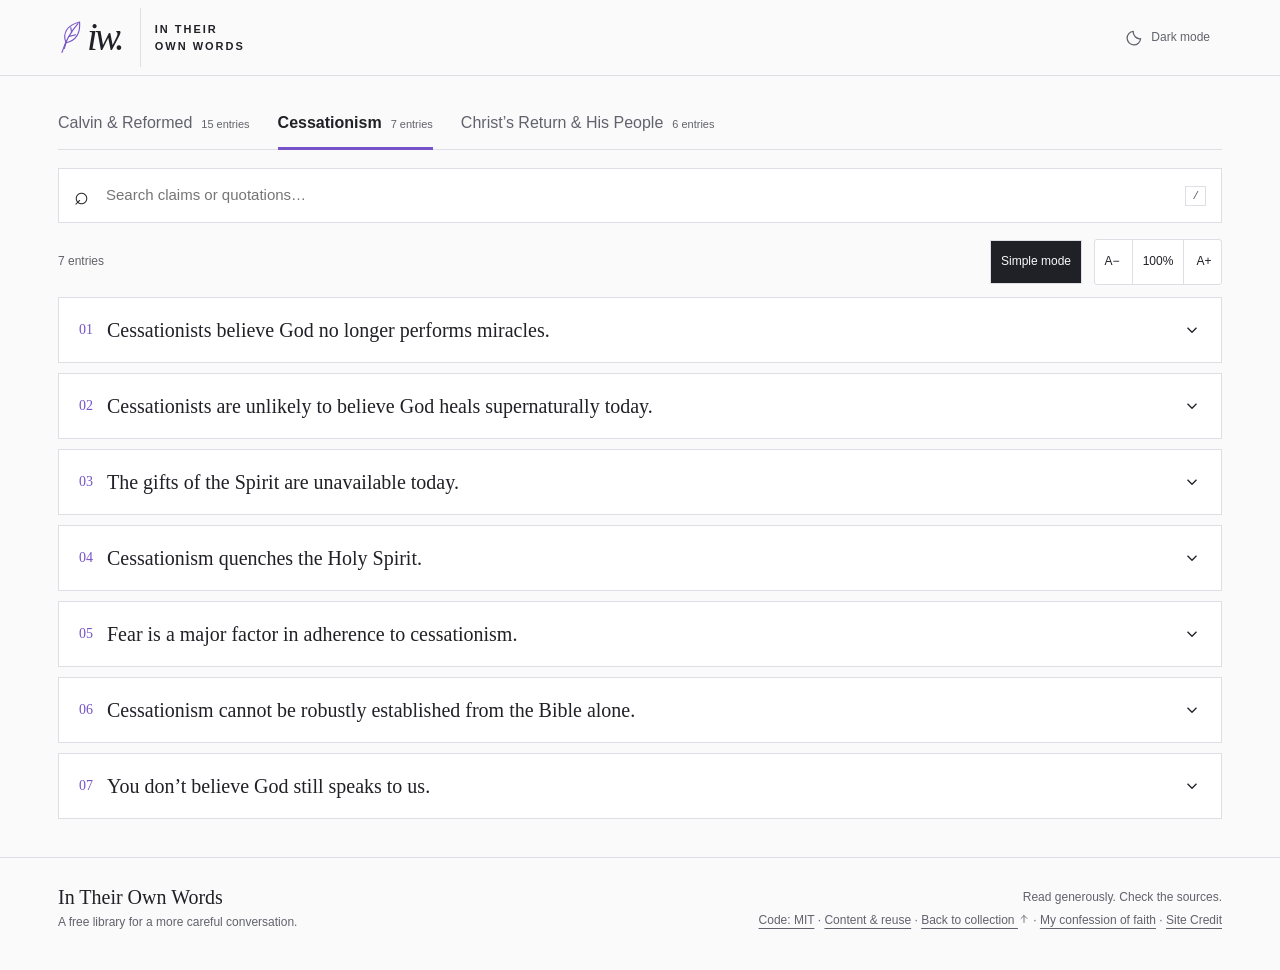
==== commit ea51fbe5: "Add simple reading mode and streamline collection controls" ====
--- a/cessationists.html
+++ b/cessationists.html
@@ -13,33 +13,33 @@
 <meta name="twitter:card" content="summary">
 <meta name="twitter:title" content="In Their Own Words — Cessationists, beyond the caricatures">
 <meta name="twitter:description" content="Read cessationist writers in their own words, with sources and context.">
-<meta name="theme-color" content="#fafafa"><script>try{const t=localStorage.getItem("reading-theme");document.documentElement.dataset.theme=t==="dark"||t==="light"?t:matchMedia("(prefers-color-scheme: dark)").matches?"dark":"light"}catch{document.documentElement.dataset.theme=matchMedia("(prefers-color-scheme: dark)").matches?"dark":"light"}</script><link rel="icon" href="./favicon.svg" type="image/svg+xml"><link rel="stylesheet" href="./style.css"><script src="./app.js" defer></script>
+<meta name="theme-color" content="#fafafa"><script>try{const t=localStorage.getItem("reading-theme");document.documentElement.dataset.theme=t==="dark"||t==="light"?t:matchMedia("(prefers-color-scheme: dark)").matches?"dark":"light"}catch{document.documentElement.dataset.theme=matchMedia("(prefers-color-scheme: dark)").matches?"dark":"light"}</script><link rel="icon" href="./favicon.svg" type="image/svg+xml"><link rel="stylesheet" href="./style.css?v=de277a1162be"><script src="./app.js?v=de277a1162be" defer></script>
 </head>
 <body class="cessationist-collection">
 <a class="skip" href="#library">Skip to the quotations</a>
 <header class="site-header"><a class="brand" href="./" aria-label="In Their Own Words home"><span class="brand-symbol" aria-hidden="true"><svg class="brand-quill" width="24" height="38" viewBox="0 0 30 46" fill="none" stroke="currentColor" stroke-width="1.4" stroke-linecap="round" stroke-linejoin="round"><path d="M5 41C9 28 16 15 25 5"/><path d="M10 29C5 16 12 7 27 3c1 13-4 23-17 26Z"/><path d="m14 21 8-2M17 16l-1-6M10 29l-2 7"/></svg><span class="brand-mark">iw.</span></span><span>IN THEIR<br>OWN WORDS</span></a><nav id="site-navigation" aria-label="Main navigation"><a href="#library">Explore</a><a href="#approach">Our approach</a><a href="#sources">Sources <span aria-hidden="true"><svg class="ui-arrow" width="16" height="16" viewBox="0 0 24 24" fill="none" stroke="currentColor" stroke-width="1.7" stroke-linecap="round" stroke-linejoin="round" aria-hidden="true" focusable="false"><path d="M7 17 17 7M7 7h10v10"/></svg></span></a></nav><div class="header-controls"><button type="button" class="theme-toggle" id="theme-toggle" hidden><svg class="theme-icon moon-icon" width="20" height="20" viewBox="0 0 24 24" fill="none" stroke="currentColor" stroke-width="1.7" stroke-linecap="round" stroke-linejoin="round" aria-hidden="true"><path d="M20.8 13A9 9 0 0 1 11 3.2 9 9 0 1 0 20.8 13Z"/></svg><svg class="theme-icon sun-icon" width="20" height="20" viewBox="0 0 24 24" fill="none" stroke="currentColor" stroke-width="1.7" stroke-linecap="round" aria-hidden="true"><circle cx="12" cy="12" r="4"/><path d="M12 2v2m0 16v2M2 12h2m16 0h2M5 5l1.5 1.5m11 11L19 19M5 19l1.5-1.5m11-11L19 5"/></svg><span id="theme-label">Dark mode</span></button><button class="menu-toggle" id="menu-toggle" type="button" aria-label="Open navigation" aria-expanded="false" aria-controls="site-navigation" hidden><svg width="22" height="22" viewBox="0 0 24 24" fill="none" stroke="currentColor" stroke-width="1.7" stroke-linecap="round" aria-hidden="true"><path class="menu-lines" d="M4 6h16M4 12h16M4 18h16"/><path class="menu-close" d="m6 6 12 12M18 6 6 18"/></svg></button></div></header>
 <main>
-<section class="hero"><div class="hero-copy"><p class="eyebrow"><span></span> A PRIMARY-SOURCE COLLECTION</p><h1>Beyond the caricatures.<br><em>Back to their words.</em></h1><p class="intro desktop-intro">What do cessationists actually teach about miracles, spiritual gifts, and the Holy Spirit? Set the familiar claims beside their own words—and read the sources for yourself.</p><p class="intro mobile-intro">Read published criticisms beside cessationist writers’ own words.</p><a class="button" href="#library">Explore the collection <span aria-hidden="true"><svg class="ui-arrow" width="16" height="16" viewBox="0 0 24 24" fill="none" stroke="currentColor" stroke-width="1.7" stroke-linecap="round" stroke-linejoin="round" aria-hidden="true" focusable="false"><path d="M12 5v14m-6-6 6 6 6-6"/></svg></span></a><p class="hero-note">Freely available. Carefully cited. Open to examination.</p></div><details class="hero-details" data-mobile-collapse open><summary>About this collection</summary><aside class="hero-aside collection-guide" aria-labelledby="guide-heading"><span class="folio">CESSATIONISTS · IN THEIR OWN WORDS</span><div class="ornament" aria-hidden="true">❧</div><h2 id="guide-heading">Which gifts?<br><em>Whose position?</em></h2><p class="featured-context">Cessationism concerns whether certain spiritual gifts continue in the church. It does not, by itself, tell you everything a writer believes about miracles, prayer, or the Spirit’s work today.</p><p class="edition">Seven sourced criticisms. Lead quotations, supporting voices, and confessional witness. Each response belongs to its named author.</p><a href="#approach">How to read this collection <svg class="ui-arrow" width="16" height="16" viewBox="0 0 24 24" fill="none" stroke="currentColor" stroke-width="1.7" stroke-linecap="round" stroke-linejoin="round" aria-hidden="true" focusable="false"><path d="M12 5v14m-6-6 6 6 6-6"/></svg></a></aside></details></section>
-<details class="reading-note" data-mobile-collapse open><summary>Read fairly. Check the sources.</summary><section class="scripture-callout" aria-labelledby="scripture-heading">
+<section data-full-mode class="hero"><div class="hero-copy"><p class="eyebrow"><span></span> A PRIMARY-SOURCE COLLECTION</p><h1>Beyond the caricatures.<br><em>Back to their words.</em></h1><p class="intro desktop-intro">What do cessationists actually teach about miracles, spiritual gifts, and the Holy Spirit? Set the familiar claims beside their own words—and read the sources for yourself.</p><p class="intro mobile-intro">Read published criticisms beside cessationist writers’ own words.</p><a class="button" href="#library">Explore the collection <span aria-hidden="true"><svg class="ui-arrow" width="16" height="16" viewBox="0 0 24 24" fill="none" stroke="currentColor" stroke-width="1.7" stroke-linecap="round" stroke-linejoin="round" aria-hidden="true" focusable="false"><path d="M12 5v14m-6-6 6 6 6-6"/></svg></span></a><p class="hero-note">Freely available. Carefully cited. Open to examination.</p></div><details class="hero-details" data-mobile-collapse open><summary>About this collection</summary><aside class="hero-aside collection-guide" aria-labelledby="guide-heading"><span class="folio">CESSATIONISTS · IN THEIR OWN WORDS</span><div class="ornament" aria-hidden="true">❧</div><h2 id="guide-heading">Which gifts?<br><em>Whose position?</em></h2><p class="featured-context">Cessationism concerns whether certain spiritual gifts continue in the church. It does not, by itself, tell you everything a writer believes about miracles, prayer, or the Spirit’s work today.</p><p class="edition">Seven sourced criticisms. Lead quotations, supporting voices, and confessional witness. Each response belongs to its named author.</p><a href="#approach">How to read this collection <svg class="ui-arrow" width="16" height="16" viewBox="0 0 24 24" fill="none" stroke="currentColor" stroke-width="1.7" stroke-linecap="round" stroke-linejoin="round" aria-hidden="true" focusable="false"><path d="M12 5v14m-6-6 6 6 6-6"/></svg></a></aside></details></section>
+<details data-full-mode class="reading-note" data-mobile-collapse open><summary>Read fairly. Check the sources.</summary><section class="scripture-callout" aria-labelledby="scripture-heading">
 <div><h2 class="eyebrow" id="scripture-heading">A SCRIPTURAL CALL TO REJECT SLANDER</h2><blockquote>“Speak not evil one of another, brethren.”</blockquote><a href="https://www.biblegateway.com/passage/?search=James+4%3A11&amp;version=KJV">James 4:11a · King James Version <svg class="ui-arrow" width="16" height="16" viewBox="0 0 24 24" fill="none" stroke="currentColor" stroke-width="1.7" stroke-linecap="round" stroke-linejoin="round" aria-hidden="true" focusable="false"><path d="M7 17 17 7M7 7h10v10"/></svg></a></div>
 <p>A standard for all of us: represent our neighbors truthfully, read their words fairly, and disagree with care.</p>
 </section></details>
-<div class="collection-strip"><span><b>7</b> sourced criticisms examined</span><span>Primary texts, with context</span><span>No paywall. No account.</span></div>
+<div data-full-mode class="collection-strip"><span><b>7</b> sourced criticisms examined</span><span>Primary texts, with context</span><span>No paywall. No account.</span></div>
 <section class="library" id="library"><div class="section-heading"><div><p class="eyebrow">CLAIMS &amp; QUOTATIONS</p><h2>Let the sources speak.</h2></div></div>
 <p class="collection-chooser-label">Choose a collection</p><nav class="collection-tabs" aria-label="Choose a collection"><a href="./#library"><span class="collection-name">Calvin &amp; Reformed</span><span class="collection-count">15 entries</span><span class="collection-state">View collection</span></a><a href="./cessationists.html#library" aria-current="page"><span class="collection-name">Cessationism</span><span class="collection-count">7 entries</span><span class="collection-state">Current collection</span></a><a href="./christs-return.html#library"><span class="collection-name">Christ’s Return &amp; His People</span><span class="collection-count">6 entries</span><span class="collection-state">View collection</span></a></nav>
-<div class="collection-intro"><p>Published criticisms from R. T. Kendall, Sam Storms, and Michael Brown alongside the words of Thomas Schreiner, Sinclair Ferguson, and Richard Gaffin. Read each quotation with its source and qualifications.</p></div>
-<div class="tools" hidden><label class="search"><span aria-hidden="true">⌕</span><input id="search" type="search" placeholder="Search claims or quotations…" aria-label="Search the collection"><kbd aria-hidden="true">/</kbd></label><button id="search-clear" class="reset" type="button" hidden><span aria-hidden="true">×</span> Clear search</button><div class="reading-controls" id="reading-controls" role="group" aria-label="Reading text size" hidden><span>Text size</span><button type="button" id="text-smaller" aria-label="Decrease reading text size">A−</button><button type="button" id="text-reset" aria-label="Reset reading text size to 100 percent">100%</button><button type="button" id="text-larger" aria-label="Increase reading text size">A+</button><span id="text-size-status" class="sr-only" role="status" aria-live="polite"></span></div></div>
+<div data-full-mode class="collection-intro"><p>Published criticisms from R. T. Kendall, Sam Storms, and Michael Brown alongside the words of Thomas Schreiner, Sinclair Ferguson, and Richard Gaffin. Read each quotation with its source and qualifications.</p></div>
+<div class="tools" hidden><label class="search"><span aria-hidden="true">⌕</span><input id="search" type="search" placeholder="Search claims or quotations…" aria-label="Search the collection"><kbd aria-hidden="true">/</kbd></label><button id="search-clear" class="reset" type="button" hidden><span aria-hidden="true">×</span> Clear search</button></div>
 <details class="topic-disclosure" id="topic-disclosure" data-mobile-collapse open hidden><summary>Filter topics<span id="filter-count"></span></summary><div id="filters" class="filters" role="group" aria-label="Filter by topics" aria-describedby="filter-help" hidden><span class="filter-label"><svg width="17" height="17" viewBox="0 0 24 24" fill="none" stroke="currentColor" stroke-width="1.7" stroke-linecap="round" aria-hidden="true"><path d="M4 6h16M4 12h16M4 18h16"/><circle cx="9" cy="6" r="2"/><circle cx="15" cy="12" r="2"/><circle cx="9" cy="18" r="2"/></svg>Filter by<span id="filter-help" class="sr-only">Choose one or more topics</span><button id="clear-topics" class="clear-topics" type="button" aria-label="Clear topic filters" hidden><svg width="15" height="15" viewBox="0 0 24 24" fill="none" stroke="currentColor" stroke-width="1.8" stroke-linecap="round" stroke-linejoin="round" aria-hidden="true"><path d="M3 10a9 9 0 1 1 2 8M3 4v6h6"/></svg><span>Clear</span></button></span></div></details>
-<div class="results-heading"><p id="result-count" role="status" aria-live="polite">7 entries</p></div>
-<div id="entries"><article class="entry" id="miracles-today" data-topic="Miracles"><div class="claim-side"><span class="entry-number">01</span><span class="topic">Miracles</span><p class="eyebrow">THE COMMON CLAIM</p><h3>Cessationists believe God no longer performs miracles.</h3><p class="claim-note">Editorial summary · see the published criticism below</p><details class="published-criticism"><summary>Published criticism &amp; context <span aria-hidden="true">+</span></summary><blockquote class="critic-quote"><p>“the view that miracles “ceased” long ago and there is no hope for signs and wonders since we have the Bible”</p></blockquote><p class="critic-author">R. T. Kendall</p><p class="citation"><a href="https://rtkendallministries.com/rts-new-year-letter">RT’s New Year Letter, “Two things will change,” second change <svg class="ui-arrow" width="16" height="16" viewBox="0 0 24 24" fill="none" stroke="currentColor" stroke-width="1.7" stroke-linecap="round" stroke-linejoin="round" aria-hidden="true" focusable="false"><path d="M7 17 17 7M7 7h10v10"/></svg></a><span>New Year’s Letter 2013, RT Kendall Ministries</span></p><p class="criticism-kind">Generalization about belief</p><p class="critic-context">This parenthetical defines cessationism in Kendall’s prediction of a coming spiritual awakening. Schreiner’s explicit affirmation of present miracles qualifies that broad description; it does not establish what every cessationist believes.</p></details></div><div class="quote-side"><p class="eyebrow">IN HIS OWN WORDS</p><blockquote>“I believe God still heals and does miraculous things today”</blockquote><p class="lead-author">Thomas R. Schreiner</p><details class="entry-context" open data-mobile-collapse><summary>Citation &amp; context <span aria-hidden="true">+</span></summary><p class="citation source-citation"><a href="https://www.thegospelcoalition.org/article/cessationist/">Why I Am a Cessationist, “Miracles and Healings” <svg class="ui-arrow" width="16" height="16" viewBox="0 0 24 24" fill="none" stroke="currentColor" stroke-width="1.7" stroke-linecap="round" stroke-linejoin="round" aria-hidden="true" focusable="false"><path d="M7 17 17 7M7 7h10v10"/></svg></a><span>Source: The Gospel Coalition, January 22, 2014</span></p><div class="context"><h4>Miracles and the gift of miracles</h4><p>Schreiner affirms present-day miracles while questioning whether individuals possess the New Testament gifts of healing and miracles. A claim about the continuation of a gift is different from a claim that God never acts miraculously.</p><p><strong>Read in context.</strong> He doubts that these gifts are present in churches today, calls for verification of healing claims, and allows for extraordinary signs in missionary settings. These qualifications describe his position; they should not be assigned to every cessationist.</p></div></details><details class="supporting-disclosure" open data-mobile-collapse><summary>More cessationist voices · 1 <span aria-hidden="true">+</span></summary><div class="supporting-voices"><div class="witness supporting-voice"><blockquote>“Now may I quickly say, God is still doing miracles today?”</blockquote><p class="citation"><strong>John MacArthur</strong> · <a href="https://www.gty.org/sermons/1313/the-gifts-of-the-body-part-3">The Gifts of the Body, Part 3, discussion following the purpose of authenticating miracles <svg class="ui-arrow" width="16" height="16" viewBox="0 0 24 24" fill="none" stroke="currentColor" stroke-width="1.7" stroke-linecap="round" stroke-linejoin="round" aria-hidden="true" focusable="false"><path d="M7 17 17 7M7 7h10v10"/></svg></a><span>Grace to You sermon transcript, February 7, 1971; sermon 1313</span></p><p class="witness-context">MacArthur immediately distinguishes these miracles from signs authenticating new revelation. He attributes present miracles to God’s sovereign purpose and answers to faith and prayer, apart from a person’s miraculous gift. This affirmation does not endorse contemporary claims to possess the apostolic sign gifts.</p></div></div></details><details class="confessional-disclosure"><summary>Confessional witness · 2 <span aria-hidden="true">+</span></summary><div class="context"><div class="witness"><blockquote>“yet is free to work without, above, and against them, at his pleasure.”</blockquote><a href="https://www.opc.org/wcf.html">Westminster Confession of Faith 5.3 <svg class="ui-arrow" width="16" height="16" viewBox="0 0 24 24" fill="none" stroke="currentColor" stroke-width="1.7" stroke-linecap="round" stroke-linejoin="round" aria-hidden="true" focusable="false"><path d="M7 17 17 7M7 7h10v10"/></svg></a><p class="witness-edition">Historic English text as published by the Orthodox Presbyterian Church</p><p class="witness-context">“Them” refers to ordinary means. This affirms extraordinary providence; it neither promises particular miracles nor establishes continuing gifts of miracle-working.</p></div><div class="witness"><blockquote>“yet is free to work without, above, and against them at His pleasure.”</blockquote><a href="https://rbs.org/2lbc">Second London Baptist Confession (1689), 5.3 <svg class="ui-arrow" width="16" height="16" viewBox="0 0 24 24" fill="none" stroke="currentColor" stroke-width="1.7" stroke-linecap="round" stroke-linejoin="round" aria-hidden="true" focusable="false"><path d="M7 17 17 7M7 7h10v10"/></svg></a><p class="witness-edition">English text as published by Reformed Baptist Seminary; reference gives chapter and paragraph</p><p class="witness-context">The Baptist confession likewise affirms God’s freedom beyond ordinary means. This supports openness to extraordinary divine action without deciding whether particular miraculous gifts continue.</p></div></div></details><div class="entry-actions"><a href="https://www.thegospelcoalition.org/article/cessationist/">Read the source <svg class="ui-arrow" width="16" height="16" viewBox="0 0 24 24" fill="none" stroke="currentColor" stroke-width="1.7" stroke-linecap="round" stroke-linejoin="round" aria-hidden="true" focusable="false"><path d="M7 17 17 7M7 7h10v10"/></svg></a><button type="button" data-copy="miracles-today" hidden>Copy citation</button><a href="#miracles-today" class="permalink" aria-label="Permanent link: Miracles and the gift of miracles"># Share entry</a></div></div></article>
-<article class="entry" id="prayer-for-healing" data-topic="Healing &amp; prayer"><div class="claim-side"><span class="entry-number">02</span><span class="topic">Healing &amp; prayer</span><p class="eyebrow">THE COMMON CLAIM</p><h3>Cessationists are unlikely to believe God heals supernaturally today.</h3><p class="claim-note">Editorial summary · see the published criticism below</p><details class="published-criticism"><summary>Published criticism &amp; context <span aria-hidden="true">+</span></summary><blockquote class="critic-quote"><p>“You will not likely convince a cessationist to believe that the living God heals supernaturally today.”</p></blockquote><p class="critic-author">R. T. Kendall</p><p class="citation"><a href="https://rtkendallministries.com/theology-and-worship">Theology and worship, paragraph beginning “You will not likely convince” <svg class="ui-arrow" width="16" height="16" viewBox="0 0 24 24" fill="none" stroke="currentColor" stroke-width="1.7" stroke-linecap="round" stroke-linejoin="round" aria-hidden="true" focusable="false"><path d="M7 17 17 7M7 7h10v10"/></svg></a><span>RT Kendall Ministries, online article; no publication date displayed</span></p><p class="criticism-kind">Generalization about belief</p><p class="critic-context">Kendall criticizes both charismatic excesses and conservative evangelical cessationism, while describing cessationists as good people rather than heretics. This sentence concerns belief in supernatural healing, not a claim that cessationists never pray for the sick.</p></details></div><div class="quote-side"><p class="eyebrow">IN HIS OWN WORDS</p><blockquote>“Still, I pray for the healing of the sick and believe God can do so miraculously.”</blockquote><p class="lead-author">Thomas R. Schreiner</p><details class="entry-context" open data-mobile-collapse><summary>Citation &amp; context <span aria-hidden="true">+</span></summary><p class="citation source-citation"><a href="https://www.thegospelcoalition.org/themelios/article/it-all-depends-upon-prophecy-a-brief-case-for-nuanced-cessationism/">It All Depends Upon Prophecy: A Brief Case for Nuanced Cessationism, opening discussion <svg class="ui-arrow" width="16" height="16" viewBox="0 0 24 24" fill="none" stroke="currentColor" stroke-width="1.7" stroke-linecap="round" stroke-linejoin="round" aria-hidden="true" focusable="false"><path d="M7 17 17 7M7 7h10v10"/></svg></a><span>Source: Themelios 44.1 (2019), pp. 29–35; excerpt on p. 29</span></p><div class="context"><h4>Praying for what God can do</h4><p>Schreiner explicitly prays for miraculous healing. His stated belief and practice provide a direct counterexample to Kendall’s broad expectation about cessationists’ disbelief in supernatural healing.</p><p><strong>Read in context.</strong> He regards miracles as relatively rare and distinguishes them from a gift regularly exercised by believers. He calls his position nuanced cessationism and allows for exceptional missionary situations. This is neither a promise that every prayer will result in healing nor a survey of all cessationist views.</p></div></details><details class="supporting-disclosure" open data-mobile-collapse><summary>More cessationist voices · 1 <span aria-hidden="true">+</span></summary><div class="supporting-voices"><div class="witness supporting-voice"><blockquote>“the sovereign power of God to heal the sick, particularly in response to prayer, is a reality experienced”</blockquote><p class="citation"><strong>OPC Committee on the Baptism and Gifts of the Holy Spirit</strong> · <a href="https://www.opc.org/GA/giftsHS.html">Report of the Committee on the Baptism and Gifts of the Holy Spirit, V. Gifts of Healing in the Church <svg class="ui-arrow" width="16" height="16" viewBox="0 0 24 24" fill="none" stroke="currentColor" stroke-width="1.7" stroke-linecap="round" stroke-linejoin="round" aria-hidden="true" focusable="false"><path d="M7 17 17 7M7 7h10v10"/></svg></a><span>Report presented to the Forty-fifth General Assembly of the Orthodox Presbyterian Church, 1978</span></p><p class="witness-context">The report distinguishes apostolic healing gifts from God’s continuing power to heal in response to prayer. It goes on to call this an expectation throughout church history. The committee was chaired by Richard B. Gaffin, Jr.; the assembly received the report for study. It is a committee report, not a constitutional confession or an individual statement by Gaffin.</p></div></div></details><details class="confessional-disclosure"><summary>Confessional witness · 1 <span aria-hidden="true">+</span></summary><div class="context"><div class="witness"><blockquote>“Prayer is to be made for things lawful;”</blockquote><a href="https://www.opc.org/wcf.html">Westminster Confession of Faith 21.4 <svg class="ui-arrow" width="16" height="16" viewBox="0 0 24 24" fill="none" stroke="currentColor" stroke-width="1.7" stroke-linecap="round" stroke-linejoin="round" aria-hidden="true" focusable="false"><path d="M7 17 17 7M7 7h10v10"/></svg></a><p class="witness-edition">Historic English text as published by the Orthodox Presbyterian Church</p><p class="witness-context">This general rule permits lawful petitions, including healing. It does not specifically command miraculous healing or guarantee that the sick will recover.</p></div></div></details><div class="entry-actions"><a href="https://www.thegospelcoalition.org/themelios/article/it-all-depends-upon-prophecy-a-brief-case-for-nuanced-cessationism/">Read the source <svg class="ui-arrow" width="16" height="16" viewBox="0 0 24 24" fill="none" stroke="currentColor" stroke-width="1.7" stroke-linecap="round" stroke-linejoin="round" aria-hidden="true" focusable="false"><path d="M7 17 17 7M7 7h10v10"/></svg></a><button type="button" data-copy="prayer-for-healing" hidden>Copy citation</button><a href="#prayer-for-healing" class="permalink" aria-label="Permanent link: Praying for what God can do"># Share entry</a></div></div></article>
-<article class="entry" id="continuing-gifts" data-topic="Spiritual gifts"><div class="claim-side"><span class="entry-number">03</span><span class="topic">Spiritual gifts</span><p class="eyebrow">THE COMMON CLAIM</p><h3>The gifts of the Spirit are unavailable today.</h3><p class="claim-note">Editorial summary · see the published criticism below</p><details class="published-criticism"><summary>Published criticism &amp; context <span aria-hidden="true">+</span></summary><blockquote class="critic-quote"><p>“In a word: the gifts of the Spirit are unavailable today”</p></blockquote><p class="critic-author">RT Kendall Ministries (published teaching notes)</p><p class="citation"><a href="https://rtkendallministries.com/wp-content/uploads/KT-10-The-Gifts-versus-the-Fruit-of-the-Holy-Spirit.pdf#page=2">The Gifts and the Fruit of the Holy Spirit, Introduction B.3.b.(2), p. 2 <svg class="ui-arrow" width="16" height="16" viewBox="0 0 24 24" fill="none" stroke="currentColor" stroke-width="1.7" stroke-linecap="round" stroke-linejoin="round" aria-hidden="true" focusable="false"><path d="M7 17 17 7M7 7h10v10"/></svg></a><span>Friday Night School of Theology notes hosted by RT Kendall Ministries; undated PDF</span></p><p class="criticism-kind">Scope needs clarification</p><p class="critic-context">These unbylined notes, published on Kendall’s ministry website, discuss cessationism alongside signs and wonders and distinguish gifts from fruit. The surrounding focus on miraculous gifts matters: this wording must not be inflated into a denial that cessationists affirm teaching, service, or every other continuing gift.</p></details></div><div class="quote-side"><p class="eyebrow">IN HIS OWN WORDS</p><blockquote>“It is the same Spirit who gives both temporary and continuing gifts to the church.”</blockquote><p class="lead-author">Sinclair B. Ferguson</p><details class="entry-context" open data-mobile-collapse><summary>Citation &amp; context <span aria-hidden="true">+</span></summary><p class="citation source-citation"><a href="https://learn.ligonier.org/articles/holy-spirits-ministry">The Holy Spirit’s Ministry, paragraph beginning “What does this mean?” <svg class="ui-arrow" width="16" height="16" viewBox="0 0 24 24" fill="none" stroke="currentColor" stroke-width="1.7" stroke-linecap="round" stroke-linejoin="round" aria-hidden="true" focusable="false"><path d="M7 17 17 7M7 7h10v10"/></svg></a><span>Source: Ligonier Ministries, August 6, 2018; excerpt from The Holy Spirit</span></p><div class="context"><h4>Some gifts cease; the Spirit keeps giving</h4><p>Ferguson explicitly distinguishes temporary gifts from gifts that continue. His argument concerns particular gifts, rather than the withdrawal of every spiritual gift from the church.</p><p><strong>Read in context.</strong> Ferguson identifies miracle-working, revelatory prophecy, and tongues as temporary, while affirming continuing gifts and illumination. Kendall’s surrounding focus is miraculous gifts, so the dispute should not be inflated into a claim that he denies cessationists affirm any gifts at all. The precise scope of “gifts” matters.</p></div></details><details class="supporting-disclosure" open data-mobile-collapse><summary>More cessationist voices · 1 <span aria-hidden="true">+</span></summary><div class="supporting-voices"><div class="witness supporting-voice"><blockquote>“We said there are two categories of gifts: permanent and temporary.”</blockquote><p class="citation"><strong>John MacArthur</strong> · <a href="https://www.gty.org/sermons/1313/the-gifts-of-the-body-part-3">The Gifts of the Body, Part 3, opening distinction between permanent and temporary gifts <svg class="ui-arrow" width="16" height="16" viewBox="0 0 24 24" fill="none" stroke="currentColor" stroke-width="1.7" stroke-linecap="round" stroke-linejoin="round" aria-hidden="true" focusable="false"><path d="M7 17 17 7M7 7h10v10"/></svg></a><span>Grace to You sermon transcript, February 7, 1971; sermon 1313</span></p><p class="witness-context">MacArthur explains that permanent gifts continue to build up the church, while temporary gifts confirmed the apostles’ and prophets’ message. This is an explicit distinction within spiritual gifts, not a rejection of all gifts. It does not resolve the disagreement over which gifts continue.</p></div></div></details><details class="confessional-disclosure"><summary>Confessional witness · 1 <span aria-hidden="true">+</span></summary><div class="context"><div class="witness"><blockquote>“they have communion in each other’s gifts and graces,”</blockquote><a href="https://www.opc.org/wcf.html">Westminster Confession of Faith 26.1 <svg class="ui-arrow" width="16" height="16" viewBox="0 0 24 24" fill="none" stroke="currentColor" stroke-width="1.7" stroke-linecap="round" stroke-linejoin="round" aria-hidden="true" focusable="false"><path d="M7 17 17 7M7 7h10v10"/></svg></a><p class="witness-edition">Historic English text as published by the Orthodox Presbyterian Church</p><p class="witness-context">Believers share gifts for mutual good. This affirms continuing gifted service without identifying whether prophecy, tongues, or healing belong among those gifts.</p></div></div></details><div class="entry-actions"><a href="https://learn.ligonier.org/articles/holy-spirits-ministry">Read the source <svg class="ui-arrow" width="16" height="16" viewBox="0 0 24 24" fill="none" stroke="currentColor" stroke-width="1.7" stroke-linecap="round" stroke-linejoin="round" aria-hidden="true" focusable="false"><path d="M7 17 17 7M7 7h10v10"/></svg></a><button type="button" data-copy="continuing-gifts" hidden>Copy citation</button><a href="#continuing-gifts" class="permalink" aria-label="Permanent link: Some gifts cease; the Spirit keeps giving"># Share entry</a></div></div></article>
-<article class="entry" id="spirit-at-work" data-topic="The Holy Spirit"><div class="claim-side"><span class="entry-number">04</span><span class="topic">The Holy Spirit</span><p class="eyebrow">THE COMMON CLAIM</p><h3>Cessationism quenches the Holy Spirit.</h3><p class="claim-note">Editorial summary · see the published criticism below</p><details class="published-criticism"><summary>Published criticism &amp; context <span aria-hidden="true">+</span></summary><blockquote class="critic-quote"><p>“without any question quenched the Holy Spirit Himself in the process.”</p></blockquote><p class="critic-author">R. T. Kendall</p><p class="citation"><a href="https://rtkendallministries.com/holy-fire">Holy Fire, paragraph beginning “There are two chapters” <svg class="ui-arrow" width="16" height="16" viewBox="0 0 24 24" fill="none" stroke="currentColor" stroke-width="1.7" stroke-linecap="round" stroke-linejoin="round" aria-hidden="true" focusable="false"><path d="M7 17 17 7M7 7h10v10"/></svg></a><span>RT Kendall Ministries, article introducing the book Holy Fire; no publication date displayed</span></p><p class="criticism-kind">Criticism of consequences</p><p class="critic-context">Kendall argues that making cessationism a dogma quenches the Spirit, while affirming cessationists’ Christian character and commitment to Scripture. This is a criticism of the position’s effects, not a statement that cessationists consciously deny all the Spirit’s activity.</p></details></div><div class="quote-side"><p class="eyebrow">IN HIS OWN WORDS</p><blockquote>“We do not assert that God&#x27;s Spirit is no longer actively working in dynamic and dramatic ways. We earnestly believe that he is.”</blockquote><p class="lead-author">Richard B. Gaffin, Jr.</p><details class="entry-context" open data-mobile-collapse><summary>Citation &amp; context <span aria-hidden="true">+</span></summary><p class="citation source-citation"><a href="https://www.opc.org/feature.html?feature_id=62">What about Prophecy and Tongues Today?, second paragraph <svg class="ui-arrow" width="16" height="16" viewBox="0 0 24 24" fill="none" stroke="currentColor" stroke-width="1.7" stroke-linecap="round" stroke-linejoin="round" aria-hidden="true" focusable="false"><path d="M7 17 17 7M7 7h10v10"/></svg></a><span>Source: Orthodox Presbyterian Church, online article</span></p><div class="context"><h4>The Spirit’s present power</h4><p>Gaffin’s affirmation establishes that he believes in the Spirit’s active power today. It answers a blanket description of cessationism as denying the Spirit’s work, but it does not by itself refute Kendall’s criticism that cessationism hinders particular activities of the Spirit.</p><p><strong>Read in context.</strong> Gaffin points to conversion and continuing gifts while denying foundational apostles and revelatory prophecy. Kendall argues that the disputed gifts remain available. Deciding whether cessationism quenches the Spirit requires addressing that biblical disagreement; quoting an affirmation of the Spirit alone is not enough.</p></div></details><details class="confessional-disclosure"><summary>Confessional witness · 1 <span aria-hidden="true">+</span></summary><div class="context"><div class="witness"><blockquote>“the inward illumination of the Spirit of God to be necessary for the saving understanding”</blockquote><a href="https://www.opc.org/wcf.html">Westminster Confession of Faith 1.6 <svg class="ui-arrow" width="16" height="16" viewBox="0 0 24 24" fill="none" stroke="currentColor" stroke-width="1.7" stroke-linecap="round" stroke-linejoin="round" aria-hidden="true" focusable="false"><path d="M7 17 17 7M7 7h10v10"/></svg></a><p class="witness-edition">Historic English text as published by the Orthodox Presbyterian Church</p><p class="witness-context">The object of this understanding is Scripture. Continuing illumination is explicitly affirmed; this does not settle whether rejecting particular gifts quenches the Spirit.</p></div></div></details><div class="entry-actions"><a href="https://www.opc.org/feature.html?feature_id=62">Read the source <svg class="ui-arrow" width="16" height="16" viewBox="0 0 24 24" fill="none" stroke="currentColor" stroke-width="1.7" stroke-linecap="round" stroke-linejoin="round" aria-hidden="true" focusable="false"><path d="M7 17 17 7M7 7h10v10"/></svg></a><button type="button" data-copy="spirit-at-work" hidden>Copy citation</button><a href="#spirit-at-work" class="permalink" aria-label="Permanent link: The Spirit’s present power"># Share entry</a></div></div></article>
-<article class="entry" id="transformed-lives" data-topic="Christian experience"><div class="claim-side"><span class="entry-number">05</span><span class="topic">Christian experience</span><p class="eyebrow">THE COMMON CLAIM</p><h3>Fear is a major factor in adherence to cessationism.</h3><p class="claim-note">Editorial summary · see the published criticism below</p><details class="published-criticism"><summary>Published criticism &amp; context <span aria-hidden="true">+</span></summary><blockquote class="critic-quote"><p>“I also think fear is a huge factor.”</p></blockquote><p class="critic-author">Sam Storms</p><p class="citation"><a href="https://www.samstorms.org/enjoying-god-blog/post/pneuma-review-interview-with-sam-storms-on-speaking-in-tongues">Pneuma Review Interview with Sam Storms on Speaking in Tongues, answer to why Christians still adhere to cessationism <svg class="ui-arrow" width="16" height="16" viewBox="0 0 24 24" fill="none" stroke="currentColor" stroke-width="1.7" stroke-linecap="round" stroke-linejoin="round" aria-hidden="true" focusable="false"><path d="M7 17 17 7M7 7h10v10"/></svg></a><span>Enjoying God Ministries, August 8, 2019; interview answers by Sam Storms</span></p><p class="criticism-kind">Claim about motives</p><p class="critic-context">Storms also discusses inherited teaching, concern about abusive charismatic practices, and biblical texts cessationists understand differently. He offers several explanations; he does not say every cessationist is motivated only by fear.</p></details></div><div class="quote-side"><p class="eyebrow">IN HIS OWN WORDS</p><blockquote>“the fruit of the Spirit transforming us into the likeness of the character of Christ.”</blockquote><p class="lead-author">Sinclair B. Ferguson</p><details class="entry-context" open data-mobile-collapse><summary>Citation &amp; context <span aria-hidden="true">+</span></summary><p class="citation source-citation"><a href="https://learn.ligonier.org/qas/how-does-the-modern-church-often-misunderstand-the-holy-spirit">How does the modern church often misunderstand the Holy Spirit?, final answer paragraph <svg class="ui-arrow" width="16" height="16" viewBox="0 0 24 24" fill="none" stroke="currentColor" stroke-width="1.7" stroke-linecap="round" stroke-linejoin="round" aria-hidden="true" focusable="false"><path d="M7 17 17 7M7 7h10v10"/></svg></a><span>Source: Ask Ligonier transcript, lightly edited by the publisher for readability</span></p><div class="context"><h4>Beliefs and motives are different questions</h4><p>Ferguson gives a positive account of the Spirit’s transforming work. That helps describe what he affirms, but it cannot prove or disprove Storms’s claim about why some Christians remain cessationists. A person’s motives require evidence beyond their doctrinal label.</p><p><strong>Read in context.</strong> Storms names several factors rather than reducing every cessationist’s motives to fear. Ferguson’s answer here addresses Christian character, not the psychology of the debate. Read these as different kinds of statements; neither excerpt settles the prevalence of fear among cessationists.</p></div></details><div class="entry-actions"><a href="https://learn.ligonier.org/qas/how-does-the-modern-church-often-misunderstand-the-holy-spirit">Read the source <svg class="ui-arrow" width="16" height="16" viewBox="0 0 24 24" fill="none" stroke="currentColor" stroke-width="1.7" stroke-linecap="round" stroke-linejoin="round" aria-hidden="true" focusable="false"><path d="M7 17 17 7M7 7h10v10"/></svg></a><button type="button" data-copy="transformed-lives" hidden>Copy citation</button><a href="#transformed-lives" class="permalink" aria-label="Permanent link: Beliefs and motives are different questions"># Share entry</a></div></div></article>
-<article class="entry" id="revelation-and-prophecy" data-topic="Prophecy &amp; revelation"><div class="claim-side"><span class="entry-number">06</span><span class="topic">Prophecy &amp; revelation</span><p class="eyebrow">THE COMMON CLAIM</p><h3>Cessationism cannot be robustly established from the Bible alone.</h3><p class="claim-note">Editorial summary · see the published criticism below</p><details class="published-criticism"><summary>Published criticism &amp; context <span aria-hidden="true">+</span></summary><blockquote class="critic-quote"><p>“I believe it is impossible to make an exegetically robust argument for cessationism using the Bible alone.”</p></blockquote><p class="critic-author">Michael Brown</p><p class="citation"><a href="https://www.christianitytoday.com/2023/10/reformed-cessationism-charismatic-continuationism-miracles/">Let the Reformed of the Lord Say No to Cessationism, paragraph beginning “Of course, each of these concepts” <svg class="ui-arrow" width="16" height="16" viewBox="0 0 24 24" fill="none" stroke="currentColor" stroke-width="1.7" stroke-linecap="round" stroke-linejoin="round" aria-hidden="true" focusable="false"><path d="M7 17 17 7M7 7h10v10"/></svg></a><span>Christianity Today, October 9, 2023</span></p><p class="criticism-kind">Interpretive disagreement</p><p class="critic-context">Brown makes this judgment after arguing from John 14, Acts 2, 1 Corinthians, and James 5. This is a substantive challenge to cessationist exegesis, not itself a misquotation or a claim that cessationists never attempt biblical arguments.</p></details></div><div class="quote-side"><p class="eyebrow">IN HIS OWN WORDS</p><blockquote>“The foundation for the church has been laid once-for-all”</blockquote><p class="lead-author">Thomas R. Schreiner</p><details class="entry-context" open data-mobile-collapse><summary>Citation &amp; context <span aria-hidden="true">+</span></summary><p class="citation source-citation"><a href="https://www.thegospelcoalition.org/essay/miraculous-gifts-question-cessationism/">The Miraculous Gifts and the Question of Cessationism, “Redemptive History” <svg class="ui-arrow" width="16" height="16" viewBox="0 0 24 24" fill="none" stroke="currentColor" stroke-width="1.7" stroke-linecap="round" stroke-linejoin="round" aria-hidden="true" focusable="false"><path d="M7 17 17 7M7 7h10v10"/></svg></a><span>Source: The Gospel Coalition, online theological essay</span></p><div class="context"><h4>An argument about the church’s foundation</h4><p>Schreiner offers an argument from the church’s apostolic and prophetic foundation, especially Ephesians 2:20. This identifies a biblical rationale that readers can evaluate. Merely citing the rationale does not establish that it is exegetically sound or answer Brown’s judgment that cessationist arguments fail.</p><p><strong>Read in context.</strong> Schreiner connects the foundation with apostolic revelation and the completed canon. Brown disputes the case by appealing to passages he understands to promise continuing gifts. This is an interpretive disagreement, not automatically a misrepresentation. Readers need to examine both arguments in their full sources.</p></div></details><details class="confessional-disclosure"><summary>Confessional witness · 1 <span aria-hidden="true">+</span></summary><div class="context"><div class="witness"><blockquote>“those former ways of God’s revealing his will unto his people being now ceased.”</blockquote><a href="https://www.opc.org/wcf.html">Westminster Confession of Faith 1.1 <svg class="ui-arrow" width="16" height="16" viewBox="0 0 24 24" fill="none" stroke="currentColor" stroke-width="1.7" stroke-linecap="round" stroke-linejoin="round" aria-hidden="true" focusable="false"><path d="M7 17 17 7M7 7h10v10"/></svg></a><p class="witness-edition">Historic English text as published by the Orthodox Presbyterian Church</p><p class="witness-context">The context is committing revelation to writing. This explicitly affirms cessation of former revelatory ways, without enumerating every disputed gift or proving its biblical case.</p></div></div></details><div class="entry-actions"><a href="https://www.thegospelcoalition.org/essay/miraculous-gifts-question-cessationism/">Read the source <svg class="ui-arrow" width="16" height="16" viewBox="0 0 24 24" fill="none" stroke="currentColor" stroke-width="1.7" stroke-linecap="round" stroke-linejoin="round" aria-hidden="true" focusable="false"><path d="M7 17 17 7M7 7h10v10"/></svg></a><button type="button" data-copy="revelation-and-prophecy" hidden>Copy citation</button><a href="#revelation-and-prophecy" class="permalink" aria-label="Permanent link: An argument about the church’s foundation"># Share entry</a></div></div></article>
-<article class="entry" id="god-still-speaks" data-topic="God’s voice"><div class="claim-side"><span class="entry-number">07</span><span class="topic">God’s voice</span><p class="eyebrow">THE COMMON CLAIM</p><h3>You don’t believe God still speaks to us.</h3><p class="claim-note">Editorial summary · see the published criticism below</p><details class="published-criticism"><summary>Published criticism &amp; context <span aria-hidden="true">+</span></summary><blockquote class="critic-quote"><p>“There is a God and he came to save us, but he doesn’t bother with us anymore. He doesn’t speak to us.”</p></blockquote><p class="critic-author">Carla Alvarez</p><p class="citation"><a href="https://raisedtowalk.org/the-walk/atheists-cessationists-common/">Atheists, Cessationists, and What They Have in Common, comparison beginning “Cessationists” <svg class="ui-arrow" width="16" height="16" viewBox="0 0 24 24" fill="none" stroke="currentColor" stroke-width="1.7" stroke-linecap="round" stroke-linejoin="round" aria-hidden="true" focusable="false"><path d="M7 17 17 7M7 7h10v10"/></svg></a><span>Raised to Walk, January 5, 2017</span></p><p class="criticism-kind">A broad description that needs qualification</p><p class="critic-context">Alvarez puts this sentence in her description of what cessationists believe; it is not her own denial that God speaks. The surrounding article argues for God’s personal involvement and later singles out the most strident cessationists. Her independent article is one published example of the accusation, not a statement representing every continuationist.</p></details></div><div class="quote-side"><p class="eyebrow">IN HIS OWN WORDS</p><blockquote>“Does this mean God has stopped speaking? Certainly not, but He speaks today through His Word.”</blockquote><p class="lead-author">John MacArthur</p><details class="entry-context" open data-mobile-collapse><summary>Citation &amp; context <span aria-hidden="true">+</span></summary><p class="citation source-citation"><a href="https://www.gty.org/blogs/B100111/false-prophets-and-lying-wonders">False Prophets and Lying Wonders, concluding paragraph <svg class="ui-arrow" width="16" height="16" viewBox="0 0 24 24" fill="none" stroke="currentColor" stroke-width="1.7" stroke-linecap="round" stroke-linejoin="round" aria-hidden="true" focusable="false"><path d="M7 17 17 7M7 7h10v10"/></svg></a><span>Source: Grace to You, January 11, 2010; article B100111</span></p><div class="context"><h4>God speaks through his living Word</h4><p>MacArthur explicitly denies that God has stopped speaking. He identifies Scripture as God’s present speech to his people. Reading, hearing, and faithfully preaching that Word are therefore occasions to hear God address us, rather than merely to learn what he once said to someone else.</p><p><strong>Read in context.</strong> Alvarez’s article contrasts atheists, deists, and cessationists using deliberately broad descriptions. Later she focuses on the most strident cessationists and on claims of God speaking personally. MacArthur really does reject fresh messages beyond Scripture; his affirmation should not be used to suggest that he accepts contemporary prophecy. The distinction is between the Spirit speaking through and applying the written Word and receiving additional revealed words. Cessationists differ about impressions and how to describe providential guidance. This entry concerns present divine speech; the separate prophecy entry concerns the continuation of revelatory gifts.</p></div><div class="context scripture-links"><h4>Scripture to examine</h4><ul><li><a href="https://www.biblegateway.com/passage/?search=Hebrews+3%3A7-8&amp;version=KJV">Hebrews 3:7–8 · “the Holy Ghost saith” in the words of a psalm <svg class="ui-arrow" width="16" height="16" viewBox="0 0 24 24" fill="none" stroke="currentColor" stroke-width="1.7" stroke-linecap="round" stroke-linejoin="round" aria-hidden="true" focusable="false"><path d="M7 17 17 7M7 7h10v10"/></svg></a></li><li><a href="https://www.biblegateway.com/passage/?search=2+Timothy+3%3A15-17&amp;version=KJV">2 Timothy 3:15–17 · Scripture equips God’s people <svg class="ui-arrow" width="16" height="16" viewBox="0 0 24 24" fill="none" stroke="currentColor" stroke-width="1.7" stroke-linecap="round" stroke-linejoin="round" aria-hidden="true" focusable="false"><path d="M7 17 17 7M7 7h10v10"/></svg></a></li></ul></div></details><details class="supporting-disclosure" open data-mobile-collapse><summary>More cessationist voices · 1 <span aria-hidden="true">+</span></summary><div class="supporting-voices"><div class="witness supporting-voice"><blockquote>“In the Bible the church hears God’s true voice;”</blockquote><p class="citation"><strong>R. Fowler White</strong> · <a href="https://www.the-highway.com/God_Speak.html">Does God Speak Today Apart from the Bible?, concluding paragraph <svg class="ui-arrow" width="16" height="16" viewBox="0 0 24 24" fill="none" stroke="currentColor" stroke-width="1.7" stroke-linecap="round" stroke-linejoin="round" aria-hidden="true" focusable="false"><path d="M7 17 17 7M7 7h10v10"/></svg></a><span>Chapter 4 in The Coming Evangelical Crisis, edited by John H. Armstrong (Moody Press, 1996); authorized reproduction at The Highway</span></p><p class="witness-context">White affirms that the Spirit presently speaks in Scripture and distinguishes illumination, leading, and conviction from new revelation. He disputes the claim that believers should expect additional revealed words outside Scripture.</p></div></div></details><details class="confessional-disclosure"><summary>Confessional witness · 2 <span aria-hidden="true">+</span></summary><div class="context"><div class="witness"><blockquote>“the Holy Spirit speaking in the Scripture.”</blockquote><a href="https://www.opc.org/wcf.html">Westminster Confession of Faith 1.10 <svg class="ui-arrow" width="16" height="16" viewBox="0 0 24 24" fill="none" stroke="currentColor" stroke-width="1.7" stroke-linecap="round" stroke-linejoin="round" aria-hidden="true" focusable="false"><path d="M7 17 17 7M7 7h10v10"/></svg></a><p class="witness-edition">Historic English text as published by the Orthodox Presbyterian Church</p><p class="witness-context">The paragraph identifies the supreme judge of religious controversies. Its present description of the Spirit speaking in Scripture supports the distinction between a completed written revelation and God’s continuing address through it.</p></div><div class="witness"><blockquote>“The Spirit of God maketh the reading, but especially the preaching of the word, an effectual means”</blockquote><a href="https://www.opc.org/lc.html">Westminster Larger Catechism, Q. 155 <svg class="ui-arrow" width="16" height="16" viewBox="0 0 24 24" fill="none" stroke="currentColor" stroke-width="1.7" stroke-linecap="round" stroke-linejoin="round" aria-hidden="true" focusable="false"><path d="M7 17 17 7M7 7h10v10"/></svg></a><p class="witness-edition">Historic English text as published by the Orthodox Presbyterian Church</p><p class="witness-context">The answer goes on to describe enlightening, conviction, conversion, conformity to Christ, holiness, and comfort. It affirms the Spirit’s active use of the Word in hearers today, rather than treating Scripture as a dead record.</p></div></div></details><div class="entry-actions"><a href="https://www.gty.org/blogs/B100111/false-prophets-and-lying-wonders">Read the source <svg class="ui-arrow" width="16" height="16" viewBox="0 0 24 24" fill="none" stroke="currentColor" stroke-width="1.7" stroke-linecap="round" stroke-linejoin="round" aria-hidden="true" focusable="false"><path d="M7 17 17 7M7 7h10v10"/></svg></a><button type="button" data-copy="god-still-speaks" hidden>Copy citation</button><a href="#god-still-speaks" class="permalink" aria-label="Permanent link: God speaks through his living Word"># Share entry</a></div></div></article></div><div id="empty" hidden><h3>No matching entries</h3><p>Try “miracles,” “healing,” “Spirit,” or a different topic.</p><button type="button" id="clear-search">Clear search and filters</button></div>
+<div class="results-heading"><div class="view-controls" hidden><button type="button" id="simple-mode" aria-pressed="true">Simple mode</button><div class="reading-controls" id="reading-controls" role="group" aria-label="Reading text size" hidden><span>Text size</span><button type="button" id="text-smaller" aria-label="Decrease reading text size">A−</button><button type="button" id="text-reset" aria-label="Reset reading text size to 100 percent">100%</button><button type="button" id="text-larger" aria-label="Increase reading text size">A+</button><span id="text-size-status" class="sr-only" role="status" aria-live="polite"></span></div></div><p id="result-count" role="status" aria-live="polite">7 entries</p></div>
+<div id="entries"><article class="entry" id="miracles-today" data-topic="Miracles"><button type="button" class="objection-toggle" aria-expanded="false" hidden><span class="objection-number">01</span><span>Cessationists believe God no longer performs miracles.</span><svg width="18" height="18" viewBox="0 0 24 24" fill="none" stroke="currentColor" stroke-width="1.7" aria-hidden="true" focusable="false"><path d="m6 9 6 6 6-6"/></svg></button><div class="claim-side"><span class="entry-number">01</span><span class="topic">Miracles</span><p class="eyebrow">THE COMMON CLAIM</p><h3>Cessationists believe God no longer performs miracles.</h3><p class="claim-note">Editorial summary · see the published criticism below</p><details class="published-criticism"><summary>Published criticism &amp; context <span aria-hidden="true">+</span></summary><blockquote class="critic-quote"><p>“the view that miracles “ceased” long ago and there is no hope for signs and wonders since we have the Bible”</p></blockquote><p class="critic-author">R. T. Kendall</p><p class="citation"><a href="https://rtkendallministries.com/rts-new-year-letter">RT’s New Year Letter, “Two things will change,” second change <svg class="ui-arrow" width="16" height="16" viewBox="0 0 24 24" fill="none" stroke="currentColor" stroke-width="1.7" stroke-linecap="round" stroke-linejoin="round" aria-hidden="true" focusable="false"><path d="M7 17 17 7M7 7h10v10"/></svg></a><span>New Year’s Letter 2013, RT Kendall Ministries</span></p><p class="criticism-kind">Generalization about belief</p><p class="critic-context">This parenthetical defines cessationism in Kendall’s prediction of a coming spiritual awakening. Schreiner’s explicit affirmation of present miracles qualifies that broad description; it does not establish what every cessationist believes.</p></details></div><div class="quote-side"><p class="eyebrow">IN HIS OWN WORDS</p><blockquote>“I believe God still heals and does miraculous things today”</blockquote><p class="lead-author">Thomas R. Schreiner</p><details class="entry-context" open data-mobile-collapse><summary>Citation &amp; context <span aria-hidden="true">+</span></summary><p class="citation source-citation"><a href="https://www.thegospelcoalition.org/article/cessationist/">Why I Am a Cessationist, “Miracles and Healings” <svg class="ui-arrow" width="16" height="16" viewBox="0 0 24 24" fill="none" stroke="currentColor" stroke-width="1.7" stroke-linecap="round" stroke-linejoin="round" aria-hidden="true" focusable="false"><path d="M7 17 17 7M7 7h10v10"/></svg></a><span>Source: The Gospel Coalition, January 22, 2014</span></p><div class="context"><h4>Miracles and the gift of miracles</h4><p>Schreiner affirms present-day miracles while questioning whether individuals possess the New Testament gifts of healing and miracles. A claim about the continuation of a gift is different from a claim that God never acts miraculously.</p><p><strong>Read in context.</strong> He doubts that these gifts are present in churches today, calls for verification of healing claims, and allows for extraordinary signs in missionary settings. These qualifications describe his position; they should not be assigned to every cessationist.</p></div></details><details class="supporting-disclosure" open data-mobile-collapse><summary>More cessationist voices · 1 <span aria-hidden="true">+</span></summary><div class="supporting-voices"><div class="witness supporting-voice"><blockquote>“Now may I quickly say, God is still doing miracles today?”</blockquote><p class="citation"><strong>John MacArthur</strong> · <a href="https://www.gty.org/sermons/1313/the-gifts-of-the-body-part-3">The Gifts of the Body, Part 3, discussion following the purpose of authenticating miracles <svg class="ui-arrow" width="16" height="16" viewBox="0 0 24 24" fill="none" stroke="currentColor" stroke-width="1.7" stroke-linecap="round" stroke-linejoin="round" aria-hidden="true" focusable="false"><path d="M7 17 17 7M7 7h10v10"/></svg></a><span>Grace to You sermon transcript, February 7, 1971; sermon 1313</span></p><p class="witness-context">MacArthur immediately distinguishes these miracles from signs authenticating new revelation. He attributes present miracles to God’s sovereign purpose and answers to faith and prayer, apart from a person’s miraculous gift. This affirmation does not endorse contemporary claims to possess the apostolic sign gifts.</p></div></div></details><details class="confessional-disclosure"><summary>Confessional witness · 2 <span aria-hidden="true">+</span></summary><div class="context"><div class="witness"><blockquote>“yet is free to work without, above, and against them, at his pleasure.”</blockquote><a href="https://www.opc.org/wcf.html">Westminster Confession of Faith 5.3 <svg class="ui-arrow" width="16" height="16" viewBox="0 0 24 24" fill="none" stroke="currentColor" stroke-width="1.7" stroke-linecap="round" stroke-linejoin="round" aria-hidden="true" focusable="false"><path d="M7 17 17 7M7 7h10v10"/></svg></a><p class="witness-edition">Historic English text as published by the Orthodox Presbyterian Church</p><p class="witness-context">“Them” refers to ordinary means. This affirms extraordinary providence; it neither promises particular miracles nor establishes continuing gifts of miracle-working.</p></div><div class="witness"><blockquote>“yet is free to work without, above, and against them at His pleasure.”</blockquote><a href="https://rbs.org/2lbc">Second London Baptist Confession (1689), 5.3 <svg class="ui-arrow" width="16" height="16" viewBox="0 0 24 24" fill="none" stroke="currentColor" stroke-width="1.7" stroke-linecap="round" stroke-linejoin="round" aria-hidden="true" focusable="false"><path d="M7 17 17 7M7 7h10v10"/></svg></a><p class="witness-edition">English text as published by Reformed Baptist Seminary; reference gives chapter and paragraph</p><p class="witness-context">The Baptist confession likewise affirms God’s freedom beyond ordinary means. This supports openness to extraordinary divine action without deciding whether particular miraculous gifts continue.</p></div></div></details><div class="entry-actions"><a href="https://www.thegospelcoalition.org/article/cessationist/">Read the source <svg class="ui-arrow" width="16" height="16" viewBox="0 0 24 24" fill="none" stroke="currentColor" stroke-width="1.7" stroke-linecap="round" stroke-linejoin="round" aria-hidden="true" focusable="false"><path d="M7 17 17 7M7 7h10v10"/></svg></a><button type="button" data-copy="miracles-today" hidden>Copy citation</button><a href="#miracles-today" class="permalink" aria-label="Permanent link: Miracles and the gift of miracles"># Share entry</a></div></div></article>
+<article class="entry" id="prayer-for-healing" data-topic="Healing &amp; prayer"><button type="button" class="objection-toggle" aria-expanded="false" hidden><span class="objection-number">02</span><span>Cessationists are unlikely to believe God heals supernaturally today.</span><svg width="18" height="18" viewBox="0 0 24 24" fill="none" stroke="currentColor" stroke-width="1.7" aria-hidden="true" focusable="false"><path d="m6 9 6 6 6-6"/></svg></button><div class="claim-side"><span class="entry-number">02</span><span class="topic">Healing &amp; prayer</span><p class="eyebrow">THE COMMON CLAIM</p><h3>Cessationists are unlikely to believe God heals supernaturally today.</h3><p class="claim-note">Editorial summary · see the published criticism below</p><details class="published-criticism"><summary>Published criticism &amp; context <span aria-hidden="true">+</span></summary><blockquote class="critic-quote"><p>“You will not likely convince a cessationist to believe that the living God heals supernaturally today.”</p></blockquote><p class="critic-author">R. T. Kendall</p><p class="citation"><a href="https://rtkendallministries.com/theology-and-worship">Theology and worship, paragraph beginning “You will not likely convince” <svg class="ui-arrow" width="16" height="16" viewBox="0 0 24 24" fill="none" stroke="currentColor" stroke-width="1.7" stroke-linecap="round" stroke-linejoin="round" aria-hidden="true" focusable="false"><path d="M7 17 17 7M7 7h10v10"/></svg></a><span>RT Kendall Ministries, online article; no publication date displayed</span></p><p class="criticism-kind">Generalization about belief</p><p class="critic-context">Kendall criticizes both charismatic excesses and conservative evangelical cessationism, while describing cessationists as good people rather than heretics. This sentence concerns belief in supernatural healing, not a claim that cessationists never pray for the sick.</p></details></div><div class="quote-side"><p class="eyebrow">IN HIS OWN WORDS</p><blockquote>“Still, I pray for the healing of the sick and believe God can do so miraculously.”</blockquote><p class="lead-author">Thomas R. Schreiner</p><details class="entry-context" open data-mobile-collapse><summary>Citation &amp; context <span aria-hidden="true">+</span></summary><p class="citation source-citation"><a href="https://www.thegospelcoalition.org/themelios/article/it-all-depends-upon-prophecy-a-brief-case-for-nuanced-cessationism/">It All Depends Upon Prophecy: A Brief Case for Nuanced Cessationism, opening discussion <svg class="ui-arrow" width="16" height="16" viewBox="0 0 24 24" fill="none" stroke="currentColor" stroke-width="1.7" stroke-linecap="round" stroke-linejoin="round" aria-hidden="true" focusable="false"><path d="M7 17 17 7M7 7h10v10"/></svg></a><span>Source: Themelios 44.1 (2019), pp. 29–35; excerpt on p. 29</span></p><div class="context"><h4>Praying for what God can do</h4><p>Schreiner explicitly prays for miraculous healing. His stated belief and practice provide a direct counterexample to Kendall’s broad expectation about cessationists’ disbelief in supernatural healing.</p><p><strong>Read in context.</strong> He regards miracles as relatively rare and distinguishes them from a gift regularly exercised by believers. He calls his position nuanced cessationism and allows for exceptional missionary situations. This is neither a promise that every prayer will result in healing nor a survey of all cessationist views.</p></div></details><details class="supporting-disclosure" open data-mobile-collapse><summary>More cessationist voices · 1 <span aria-hidden="true">+</span></summary><div class="supporting-voices"><div class="witness supporting-voice"><blockquote>“the sovereign power of God to heal the sick, particularly in response to prayer, is a reality experienced”</blockquote><p class="citation"><strong>OPC Committee on the Baptism and Gifts of the Holy Spirit</strong> · <a href="https://www.opc.org/GA/giftsHS.html">Report of the Committee on the Baptism and Gifts of the Holy Spirit, V. Gifts of Healing in the Church <svg class="ui-arrow" width="16" height="16" viewBox="0 0 24 24" fill="none" stroke="currentColor" stroke-width="1.7" stroke-linecap="round" stroke-linejoin="round" aria-hidden="true" focusable="false"><path d="M7 17 17 7M7 7h10v10"/></svg></a><span>Report presented to the Forty-fifth General Assembly of the Orthodox Presbyterian Church, 1978</span></p><p class="witness-context">The report distinguishes apostolic healing gifts from God’s continuing power to heal in response to prayer. It goes on to call this an expectation throughout church history. The committee was chaired by Richard B. Gaffin, Jr.; the assembly received the report for study. It is a committee report, not a constitutional confession or an individual statement by Gaffin.</p></div></div></details><details class="confessional-disclosure"><summary>Confessional witness · 1 <span aria-hidden="true">+</span></summary><div class="context"><div class="witness"><blockquote>“Prayer is to be made for things lawful;”</blockquote><a href="https://www.opc.org/wcf.html">Westminster Confession of Faith 21.4 <svg class="ui-arrow" width="16" height="16" viewBox="0 0 24 24" fill="none" stroke="currentColor" stroke-width="1.7" stroke-linecap="round" stroke-linejoin="round" aria-hidden="true" focusable="false"><path d="M7 17 17 7M7 7h10v10"/></svg></a><p class="witness-edition">Historic English text as published by the Orthodox Presbyterian Church</p><p class="witness-context">This general rule permits lawful petitions, including healing. It does not specifically command miraculous healing or guarantee that the sick will recover.</p></div></div></details><div class="entry-actions"><a href="https://www.thegospelcoalition.org/themelios/article/it-all-depends-upon-prophecy-a-brief-case-for-nuanced-cessationism/">Read the source <svg class="ui-arrow" width="16" height="16" viewBox="0 0 24 24" fill="none" stroke="currentColor" stroke-width="1.7" stroke-linecap="round" stroke-linejoin="round" aria-hidden="true" focusable="false"><path d="M7 17 17 7M7 7h10v10"/></svg></a><button type="button" data-copy="prayer-for-healing" hidden>Copy citation</button><a href="#prayer-for-healing" class="permalink" aria-label="Permanent link: Praying for what God can do"># Share entry</a></div></div></article>
+<article class="entry" id="continuing-gifts" data-topic="Spiritual gifts"><button type="button" class="objection-toggle" aria-expanded="false" hidden><span class="objection-number">03</span><span>The gifts of the Spirit are unavailable today.</span><svg width="18" height="18" viewBox="0 0 24 24" fill="none" stroke="currentColor" stroke-width="1.7" aria-hidden="true" focusable="false"><path d="m6 9 6 6 6-6"/></svg></button><div class="claim-side"><span class="entry-number">03</span><span class="topic">Spiritual gifts</span><p class="eyebrow">THE COMMON CLAIM</p><h3>The gifts of the Spirit are unavailable today.</h3><p class="claim-note">Editorial summary · see the published criticism below</p><details class="published-criticism"><summary>Published criticism &amp; context <span aria-hidden="true">+</span></summary><blockquote class="critic-quote"><p>“In a word: the gifts of the Spirit are unavailable today”</p></blockquote><p class="critic-author">RT Kendall Ministries (published teaching notes)</p><p class="citation"><a href="https://rtkendallministries.com/wp-content/uploads/KT-10-The-Gifts-versus-the-Fruit-of-the-Holy-Spirit.pdf#page=2">The Gifts and the Fruit of the Holy Spirit, Introduction B.3.b.(2), p. 2 <svg class="ui-arrow" width="16" height="16" viewBox="0 0 24 24" fill="none" stroke="currentColor" stroke-width="1.7" stroke-linecap="round" stroke-linejoin="round" aria-hidden="true" focusable="false"><path d="M7 17 17 7M7 7h10v10"/></svg></a><span>Friday Night School of Theology notes hosted by RT Kendall Ministries; undated PDF</span></p><p class="criticism-kind">Scope needs clarification</p><p class="critic-context">These unbylined notes, published on Kendall’s ministry website, discuss cessationism alongside signs and wonders and distinguish gifts from fruit. The surrounding focus on miraculous gifts matters: this wording must not be inflated into a denial that cessationists affirm teaching, service, or every other continuing gift.</p></details></div><div class="quote-side"><p class="eyebrow">IN HIS OWN WORDS</p><blockquote>“It is the same Spirit who gives both temporary and continuing gifts to the church.”</blockquote><p class="lead-author">Sinclair B. Ferguson</p><details class="entry-context" open data-mobile-collapse><summary>Citation &amp; context <span aria-hidden="true">+</span></summary><p class="citation source-citation"><a href="https://learn.ligonier.org/articles/holy-spirits-ministry">The Holy Spirit’s Ministry, paragraph beginning “What does this mean?” <svg class="ui-arrow" width="16" height="16" viewBox="0 0 24 24" fill="none" stroke="currentColor" stroke-width="1.7" stroke-linecap="round" stroke-linejoin="round" aria-hidden="true" focusable="false"><path d="M7 17 17 7M7 7h10v10"/></svg></a><span>Source: Ligonier Ministries, August 6, 2018; excerpt from The Holy Spirit</span></p><div class="context"><h4>Some gifts cease; the Spirit keeps giving</h4><p>Ferguson explicitly distinguishes temporary gifts from gifts that continue. His argument concerns particular gifts, rather than the withdrawal of every spiritual gift from the church.</p><p><strong>Read in context.</strong> Ferguson identifies miracle-working, revelatory prophecy, and tongues as temporary, while affirming continuing gifts and illumination. Kendall’s surrounding focus is miraculous gifts, so the dispute should not be inflated into a claim that he denies cessationists affirm any gifts at all. The precise scope of “gifts” matters.</p></div></details><details class="supporting-disclosure" open data-mobile-collapse><summary>More cessationist voices · 1 <span aria-hidden="true">+</span></summary><div class="supporting-voices"><div class="witness supporting-voice"><blockquote>“We said there are two categories of gifts: permanent and temporary.”</blockquote><p class="citation"><strong>John MacArthur</strong> · <a href="https://www.gty.org/sermons/1313/the-gifts-of-the-body-part-3">The Gifts of the Body, Part 3, opening distinction between permanent and temporary gifts <svg class="ui-arrow" width="16" height="16" viewBox="0 0 24 24" fill="none" stroke="currentColor" stroke-width="1.7" stroke-linecap="round" stroke-linejoin="round" aria-hidden="true" focusable="false"><path d="M7 17 17 7M7 7h10v10"/></svg></a><span>Grace to You sermon transcript, February 7, 1971; sermon 1313</span></p><p class="witness-context">MacArthur explains that permanent gifts continue to build up the church, while temporary gifts confirmed the apostles’ and prophets’ message. This is an explicit distinction within spiritual gifts, not a rejection of all gifts. It does not resolve the disagreement over which gifts continue.</p></div></div></details><details class="confessional-disclosure"><summary>Confessional witness · 1 <span aria-hidden="true">+</span></summary><div class="context"><div class="witness"><blockquote>“they have communion in each other’s gifts and graces,”</blockquote><a href="https://www.opc.org/wcf.html">Westminster Confession of Faith 26.1 <svg class="ui-arrow" width="16" height="16" viewBox="0 0 24 24" fill="none" stroke="currentColor" stroke-width="1.7" stroke-linecap="round" stroke-linejoin="round" aria-hidden="true" focusable="false"><path d="M7 17 17 7M7 7h10v10"/></svg></a><p class="witness-edition">Historic English text as published by the Orthodox Presbyterian Church</p><p class="witness-context">Believers share gifts for mutual good. This affirms continuing gifted service without identifying whether prophecy, tongues, or healing belong among those gifts.</p></div></div></details><div class="entry-actions"><a href="https://learn.ligonier.org/articles/holy-spirits-ministry">Read the source <svg class="ui-arrow" width="16" height="16" viewBox="0 0 24 24" fill="none" stroke="currentColor" stroke-width="1.7" stroke-linecap="round" stroke-linejoin="round" aria-hidden="true" focusable="false"><path d="M7 17 17 7M7 7h10v10"/></svg></a><button type="button" data-copy="continuing-gifts" hidden>Copy citation</button><a href="#continuing-gifts" class="permalink" aria-label="Permanent link: Some gifts cease; the Spirit keeps giving"># Share entry</a></div></div></article>
+<article class="entry" id="spirit-at-work" data-topic="The Holy Spirit"><button type="button" class="objection-toggle" aria-expanded="false" hidden><span class="objection-number">04</span><span>Cessationism quenches the Holy Spirit.</span><svg width="18" height="18" viewBox="0 0 24 24" fill="none" stroke="currentColor" stroke-width="1.7" aria-hidden="true" focusable="false"><path d="m6 9 6 6 6-6"/></svg></button><div class="claim-side"><span class="entry-number">04</span><span class="topic">The Holy Spirit</span><p class="eyebrow">THE COMMON CLAIM</p><h3>Cessationism quenches the Holy Spirit.</h3><p class="claim-note">Editorial summary · see the published criticism below</p><details class="published-criticism"><summary>Published criticism &amp; context <span aria-hidden="true">+</span></summary><blockquote class="critic-quote"><p>“without any question quenched the Holy Spirit Himself in the process.”</p></blockquote><p class="critic-author">R. T. Kendall</p><p class="citation"><a href="https://rtkendallministries.com/holy-fire">Holy Fire, paragraph beginning “There are two chapters” <svg class="ui-arrow" width="16" height="16" viewBox="0 0 24 24" fill="none" stroke="currentColor" stroke-width="1.7" stroke-linecap="round" stroke-linejoin="round" aria-hidden="true" focusable="false"><path d="M7 17 17 7M7 7h10v10"/></svg></a><span>RT Kendall Ministries, article introducing the book Holy Fire; no publication date displayed</span></p><p class="criticism-kind">Criticism of consequences</p><p class="critic-context">Kendall argues that making cessationism a dogma quenches the Spirit, while affirming cessationists’ Christian character and commitment to Scripture. This is a criticism of the position’s effects, not a statement that cessationists consciously deny all the Spirit’s activity.</p></details></div><div class="quote-side"><p class="eyebrow">IN HIS OWN WORDS</p><blockquote>“We do not assert that God&#x27;s Spirit is no longer actively working in dynamic and dramatic ways. We earnestly believe that he is.”</blockquote><p class="lead-author">Richard B. Gaffin, Jr.</p><details class="entry-context" open data-mobile-collapse><summary>Citation &amp; context <span aria-hidden="true">+</span></summary><p class="citation source-citation"><a href="https://www.opc.org/feature.html?feature_id=62">What about Prophecy and Tongues Today?, second paragraph <svg class="ui-arrow" width="16" height="16" viewBox="0 0 24 24" fill="none" stroke="currentColor" stroke-width="1.7" stroke-linecap="round" stroke-linejoin="round" aria-hidden="true" focusable="false"><path d="M7 17 17 7M7 7h10v10"/></svg></a><span>Source: Orthodox Presbyterian Church, online article</span></p><div class="context"><h4>The Spirit’s present power</h4><p>Gaffin’s affirmation establishes that he believes in the Spirit’s active power today. It answers a blanket description of cessationism as denying the Spirit’s work, but it does not by itself refute Kendall’s criticism that cessationism hinders particular activities of the Spirit.</p><p><strong>Read in context.</strong> Gaffin points to conversion and continuing gifts while denying foundational apostles and revelatory prophecy. Kendall argues that the disputed gifts remain available. Deciding whether cessationism quenches the Spirit requires addressing that biblical disagreement; quoting an affirmation of the Spirit alone is not enough.</p></div></details><details class="confessional-disclosure"><summary>Confessional witness · 1 <span aria-hidden="true">+</span></summary><div class="context"><div class="witness"><blockquote>“the inward illumination of the Spirit of God to be necessary for the saving understanding”</blockquote><a href="https://www.opc.org/wcf.html">Westminster Confession of Faith 1.6 <svg class="ui-arrow" width="16" height="16" viewBox="0 0 24 24" fill="none" stroke="currentColor" stroke-width="1.7" stroke-linecap="round" stroke-linejoin="round" aria-hidden="true" focusable="false"><path d="M7 17 17 7M7 7h10v10"/></svg></a><p class="witness-edition">Historic English text as published by the Orthodox Presbyterian Church</p><p class="witness-context">The object of this understanding is Scripture. Continuing illumination is explicitly affirmed; this does not settle whether rejecting particular gifts quenches the Spirit.</p></div></div></details><div class="entry-actions"><a href="https://www.opc.org/feature.html?feature_id=62">Read the source <svg class="ui-arrow" width="16" height="16" viewBox="0 0 24 24" fill="none" stroke="currentColor" stroke-width="1.7" stroke-linecap="round" stroke-linejoin="round" aria-hidden="true" focusable="false"><path d="M7 17 17 7M7 7h10v10"/></svg></a><button type="button" data-copy="spirit-at-work" hidden>Copy citation</button><a href="#spirit-at-work" class="permalink" aria-label="Permanent link: The Spirit’s present power"># Share entry</a></div></div></article>
+<article class="entry" id="transformed-lives" data-topic="Christian experience"><button type="button" class="objection-toggle" aria-expanded="false" hidden><span class="objection-number">05</span><span>Fear is a major factor in adherence to cessationism.</span><svg width="18" height="18" viewBox="0 0 24 24" fill="none" stroke="currentColor" stroke-width="1.7" aria-hidden="true" focusable="false"><path d="m6 9 6 6 6-6"/></svg></button><div class="claim-side"><span class="entry-number">05</span><span class="topic">Christian experience</span><p class="eyebrow">THE COMMON CLAIM</p><h3>Fear is a major factor in adherence to cessationism.</h3><p class="claim-note">Editorial summary · see the published criticism below</p><details class="published-criticism"><summary>Published criticism &amp; context <span aria-hidden="true">+</span></summary><blockquote class="critic-quote"><p>“I also think fear is a huge factor.”</p></blockquote><p class="critic-author">Sam Storms</p><p class="citation"><a href="https://www.samstorms.org/enjoying-god-blog/post/pneuma-review-interview-with-sam-storms-on-speaking-in-tongues">Pneuma Review Interview with Sam Storms on Speaking in Tongues, answer to why Christians still adhere to cessationism <svg class="ui-arrow" width="16" height="16" viewBox="0 0 24 24" fill="none" stroke="currentColor" stroke-width="1.7" stroke-linecap="round" stroke-linejoin="round" aria-hidden="true" focusable="false"><path d="M7 17 17 7M7 7h10v10"/></svg></a><span>Enjoying God Ministries, August 8, 2019; interview answers by Sam Storms</span></p><p class="criticism-kind">Claim about motives</p><p class="critic-context">Storms also discusses inherited teaching, concern about abusive charismatic practices, and biblical texts cessationists understand differently. He offers several explanations; he does not say every cessationist is motivated only by fear.</p></details></div><div class="quote-side"><p class="eyebrow">IN HIS OWN WORDS</p><blockquote>“the fruit of the Spirit transforming us into the likeness of the character of Christ.”</blockquote><p class="lead-author">Sinclair B. Ferguson</p><details class="entry-context" open data-mobile-collapse><summary>Citation &amp; context <span aria-hidden="true">+</span></summary><p class="citation source-citation"><a href="https://learn.ligonier.org/qas/how-does-the-modern-church-often-misunderstand-the-holy-spirit">How does the modern church often misunderstand the Holy Spirit?, final answer paragraph <svg class="ui-arrow" width="16" height="16" viewBox="0 0 24 24" fill="none" stroke="currentColor" stroke-width="1.7" stroke-linecap="round" stroke-linejoin="round" aria-hidden="true" focusable="false"><path d="M7 17 17 7M7 7h10v10"/></svg></a><span>Source: Ask Ligonier transcript, lightly edited by the publisher for readability</span></p><div class="context"><h4>Beliefs and motives are different questions</h4><p>Ferguson gives a positive account of the Spirit’s transforming work. That helps describe what he affirms, but it cannot prove or disprove Storms’s claim about why some Christians remain cessationists. A person’s motives require evidence beyond their doctrinal label.</p><p><strong>Read in context.</strong> Storms names several factors rather than reducing every cessationist’s motives to fear. Ferguson’s answer here addresses Christian character, not the psychology of the debate. Read these as different kinds of statements; neither excerpt settles the prevalence of fear among cessationists.</p></div></details><div class="entry-actions"><a href="https://learn.ligonier.org/qas/how-does-the-modern-church-often-misunderstand-the-holy-spirit">Read the source <svg class="ui-arrow" width="16" height="16" viewBox="0 0 24 24" fill="none" stroke="currentColor" stroke-width="1.7" stroke-linecap="round" stroke-linejoin="round" aria-hidden="true" focusable="false"><path d="M7 17 17 7M7 7h10v10"/></svg></a><button type="button" data-copy="transformed-lives" hidden>Copy citation</button><a href="#transformed-lives" class="permalink" aria-label="Permanent link: Beliefs and motives are different questions"># Share entry</a></div></div></article>
+<article class="entry" id="revelation-and-prophecy" data-topic="Prophecy &amp; revelation"><button type="button" class="objection-toggle" aria-expanded="false" hidden><span class="objection-number">06</span><span>Cessationism cannot be robustly established from the Bible alone.</span><svg width="18" height="18" viewBox="0 0 24 24" fill="none" stroke="currentColor" stroke-width="1.7" aria-hidden="true" focusable="false"><path d="m6 9 6 6 6-6"/></svg></button><div class="claim-side"><span class="entry-number">06</span><span class="topic">Prophecy &amp; revelation</span><p class="eyebrow">THE COMMON CLAIM</p><h3>Cessationism cannot be robustly established from the Bible alone.</h3><p class="claim-note">Editorial summary · see the published criticism below</p><details class="published-criticism"><summary>Published criticism &amp; context <span aria-hidden="true">+</span></summary><blockquote class="critic-quote"><p>“I believe it is impossible to make an exegetically robust argument for cessationism using the Bible alone.”</p></blockquote><p class="critic-author">Michael Brown</p><p class="citation"><a href="https://www.christianitytoday.com/2023/10/reformed-cessationism-charismatic-continuationism-miracles/">Let the Reformed of the Lord Say No to Cessationism, paragraph beginning “Of course, each of these concepts” <svg class="ui-arrow" width="16" height="16" viewBox="0 0 24 24" fill="none" stroke="currentColor" stroke-width="1.7" stroke-linecap="round" stroke-linejoin="round" aria-hidden="true" focusable="false"><path d="M7 17 17 7M7 7h10v10"/></svg></a><span>Christianity Today, October 9, 2023</span></p><p class="criticism-kind">Interpretive disagreement</p><p class="critic-context">Brown makes this judgment after arguing from John 14, Acts 2, 1 Corinthians, and James 5. This is a substantive challenge to cessationist exegesis, not itself a misquotation or a claim that cessationists never attempt biblical arguments.</p></details></div><div class="quote-side"><p class="eyebrow">IN HIS OWN WORDS</p><blockquote>“The foundation for the church has been laid once-for-all”</blockquote><p class="lead-author">Thomas R. Schreiner</p><details class="entry-context" open data-mobile-collapse><summary>Citation &amp; context <span aria-hidden="true">+</span></summary><p class="citation source-citation"><a href="https://www.thegospelcoalition.org/essay/miraculous-gifts-question-cessationism/">The Miraculous Gifts and the Question of Cessationism, “Redemptive History” <svg class="ui-arrow" width="16" height="16" viewBox="0 0 24 24" fill="none" stroke="currentColor" stroke-width="1.7" stroke-linecap="round" stroke-linejoin="round" aria-hidden="true" focusable="false"><path d="M7 17 17 7M7 7h10v10"/></svg></a><span>Source: The Gospel Coalition, online theological essay</span></p><div class="context"><h4>An argument about the church’s foundation</h4><p>Schreiner offers an argument from the church’s apostolic and prophetic foundation, especially Ephesians 2:20. This identifies a biblical rationale that readers can evaluate. Merely citing the rationale does not establish that it is exegetically sound or answer Brown’s judgment that cessationist arguments fail.</p><p><strong>Read in context.</strong> Schreiner connects the foundation with apostolic revelation and the completed canon. Brown disputes the case by appealing to passages he understands to promise continuing gifts. This is an interpretive disagreement, not automatically a misrepresentation. Readers need to examine both arguments in their full sources.</p></div></details><details class="confessional-disclosure"><summary>Confessional witness · 1 <span aria-hidden="true">+</span></summary><div class="context"><div class="witness"><blockquote>“those former ways of God’s revealing his will unto his people being now ceased.”</blockquote><a href="https://www.opc.org/wcf.html">Westminster Confession of Faith 1.1 <svg class="ui-arrow" width="16" height="16" viewBox="0 0 24 24" fill="none" stroke="currentColor" stroke-width="1.7" stroke-linecap="round" stroke-linejoin="round" aria-hidden="true" focusable="false"><path d="M7 17 17 7M7 7h10v10"/></svg></a><p class="witness-edition">Historic English text as published by the Orthodox Presbyterian Church</p><p class="witness-context">The context is committing revelation to writing. This explicitly affirms cessation of former revelatory ways, without enumerating every disputed gift or proving its biblical case.</p></div></div></details><div class="entry-actions"><a href="https://www.thegospelcoalition.org/essay/miraculous-gifts-question-cessationism/">Read the source <svg class="ui-arrow" width="16" height="16" viewBox="0 0 24 24" fill="none" stroke="currentColor" stroke-width="1.7" stroke-linecap="round" stroke-linejoin="round" aria-hidden="true" focusable="false"><path d="M7 17 17 7M7 7h10v10"/></svg></a><button type="button" data-copy="revelation-and-prophecy" hidden>Copy citation</button><a href="#revelation-and-prophecy" class="permalink" aria-label="Permanent link: An argument about the church’s foundation"># Share entry</a></div></div></article>
+<article class="entry" id="god-still-speaks" data-topic="God’s voice"><button type="button" class="objection-toggle" aria-expanded="false" hidden><span class="objection-number">07</span><span>You don’t believe God still speaks to us.</span><svg width="18" height="18" viewBox="0 0 24 24" fill="none" stroke="currentColor" stroke-width="1.7" aria-hidden="true" focusable="false"><path d="m6 9 6 6 6-6"/></svg></button><div class="claim-side"><span class="entry-number">07</span><span class="topic">God’s voice</span><p class="eyebrow">THE COMMON CLAIM</p><h3>You don’t believe God still speaks to us.</h3><p class="claim-note">Editorial summary · see the published criticism below</p><details class="published-criticism"><summary>Published criticism &amp; context <span aria-hidden="true">+</span></summary><blockquote class="critic-quote"><p>“There is a God and he came to save us, but he doesn’t bother with us anymore. He doesn’t speak to us.”</p></blockquote><p class="critic-author">Carla Alvarez</p><p class="citation"><a href="https://raisedtowalk.org/the-walk/atheists-cessationists-common/">Atheists, Cessationists, and What They Have in Common, comparison beginning “Cessationists” <svg class="ui-arrow" width="16" height="16" viewBox="0 0 24 24" fill="none" stroke="currentColor" stroke-width="1.7" stroke-linecap="round" stroke-linejoin="round" aria-hidden="true" focusable="false"><path d="M7 17 17 7M7 7h10v10"/></svg></a><span>Raised to Walk, January 5, 2017</span></p><p class="criticism-kind">A broad description that needs qualification</p><p class="critic-context">Alvarez puts this sentence in her description of what cessationists believe; it is not her own denial that God speaks. The surrounding article argues for God’s personal involvement and later singles out the most strident cessationists. Her independent article is one published example of the accusation, not a statement representing every continuationist.</p></details></div><div class="quote-side"><p class="eyebrow">IN HIS OWN WORDS</p><blockquote>“Does this mean God has stopped speaking? Certainly not, but He speaks today through His Word.”</blockquote><p class="lead-author">John MacArthur</p><details class="entry-context" open data-mobile-collapse><summary>Citation &amp; context <span aria-hidden="true">+</span></summary><p class="citation source-citation"><a href="https://www.gty.org/blogs/B100111/false-prophets-and-lying-wonders">False Prophets and Lying Wonders, concluding paragraph <svg class="ui-arrow" width="16" height="16" viewBox="0 0 24 24" fill="none" stroke="currentColor" stroke-width="1.7" stroke-linecap="round" stroke-linejoin="round" aria-hidden="true" focusable="false"><path d="M7 17 17 7M7 7h10v10"/></svg></a><span>Source: Grace to You, January 11, 2010; article B100111</span></p><div class="context"><h4>God speaks through his living Word</h4><p>MacArthur explicitly denies that God has stopped speaking. He identifies Scripture as God’s present speech to his people. Reading, hearing, and faithfully preaching that Word are therefore occasions to hear God address us, rather than merely to learn what he once said to someone else.</p><p><strong>Read in context.</strong> Alvarez’s article contrasts atheists, deists, and cessationists using deliberately broad descriptions. Later she focuses on the most strident cessationists and on claims of God speaking personally. MacArthur really does reject fresh messages beyond Scripture; his affirmation should not be used to suggest that he accepts contemporary prophecy. The distinction is between the Spirit speaking through and applying the written Word and receiving additional revealed words. Cessationists differ about impressions and how to describe providential guidance. This entry concerns present divine speech; the separate prophecy entry concerns the continuation of revelatory gifts.</p></div><div class="context scripture-links"><h4>Scripture to examine</h4><ul><li><a href="https://www.biblegateway.com/passage/?search=Hebrews+3%3A7-8&amp;version=KJV">Hebrews 3:7–8 · “the Holy Ghost saith” in the words of a psalm <svg class="ui-arrow" width="16" height="16" viewBox="0 0 24 24" fill="none" stroke="currentColor" stroke-width="1.7" stroke-linecap="round" stroke-linejoin="round" aria-hidden="true" focusable="false"><path d="M7 17 17 7M7 7h10v10"/></svg></a></li><li><a href="https://www.biblegateway.com/passage/?search=2+Timothy+3%3A15-17&amp;version=KJV">2 Timothy 3:15–17 · Scripture equips God’s people <svg class="ui-arrow" width="16" height="16" viewBox="0 0 24 24" fill="none" stroke="currentColor" stroke-width="1.7" stroke-linecap="round" stroke-linejoin="round" aria-hidden="true" focusable="false"><path d="M7 17 17 7M7 7h10v10"/></svg></a></li></ul></div></details><details class="supporting-disclosure" open data-mobile-collapse><summary>More cessationist voices · 1 <span aria-hidden="true">+</span></summary><div class="supporting-voices"><div class="witness supporting-voice"><blockquote>“In the Bible the church hears God’s true voice;”</blockquote><p class="citation"><strong>R. Fowler White</strong> · <a href="https://www.the-highway.com/God_Speak.html">Does God Speak Today Apart from the Bible?, concluding paragraph <svg class="ui-arrow" width="16" height="16" viewBox="0 0 24 24" fill="none" stroke="currentColor" stroke-width="1.7" stroke-linecap="round" stroke-linejoin="round" aria-hidden="true" focusable="false"><path d="M7 17 17 7M7 7h10v10"/></svg></a><span>Chapter 4 in The Coming Evangelical Crisis, edited by John H. Armstrong (Moody Press, 1996); authorized reproduction at The Highway</span></p><p class="witness-context">White affirms that the Spirit presently speaks in Scripture and distinguishes illumination, leading, and conviction from new revelation. He disputes the claim that believers should expect additional revealed words outside Scripture.</p></div></div></details><details class="confessional-disclosure"><summary>Confessional witness · 2 <span aria-hidden="true">+</span></summary><div class="context"><div class="witness"><blockquote>“the Holy Spirit speaking in the Scripture.”</blockquote><a href="https://www.opc.org/wcf.html">Westminster Confession of Faith 1.10 <svg class="ui-arrow" width="16" height="16" viewBox="0 0 24 24" fill="none" stroke="currentColor" stroke-width="1.7" stroke-linecap="round" stroke-linejoin="round" aria-hidden="true" focusable="false"><path d="M7 17 17 7M7 7h10v10"/></svg></a><p class="witness-edition">Historic English text as published by the Orthodox Presbyterian Church</p><p class="witness-context">The paragraph identifies the supreme judge of religious controversies. Its present description of the Spirit speaking in Scripture supports the distinction between a completed written revelation and God’s continuing address through it.</p></div><div class="witness"><blockquote>“The Spirit of God maketh the reading, but especially the preaching of the word, an effectual means”</blockquote><a href="https://www.opc.org/lc.html">Westminster Larger Catechism, Q. 155 <svg class="ui-arrow" width="16" height="16" viewBox="0 0 24 24" fill="none" stroke="currentColor" stroke-width="1.7" stroke-linecap="round" stroke-linejoin="round" aria-hidden="true" focusable="false"><path d="M7 17 17 7M7 7h10v10"/></svg></a><p class="witness-edition">Historic English text as published by the Orthodox Presbyterian Church</p><p class="witness-context">The answer goes on to describe enlightening, conviction, conversion, conformity to Christ, holiness, and comfort. It affirms the Spirit’s active use of the Word in hearers today, rather than treating Scripture as a dead record.</p></div></div></details><div class="entry-actions"><a href="https://www.gty.org/blogs/B100111/false-prophets-and-lying-wonders">Read the source <svg class="ui-arrow" width="16" height="16" viewBox="0 0 24 24" fill="none" stroke="currentColor" stroke-width="1.7" stroke-linecap="round" stroke-linejoin="round" aria-hidden="true" focusable="false"><path d="M7 17 17 7M7 7h10v10"/></svg></a><button type="button" data-copy="god-still-speaks" hidden>Copy citation</button><a href="#god-still-speaks" class="permalink" aria-label="Permanent link: God speaks through his living Word"># Share entry</a></div></div></article></div><div id="empty" hidden><h3>No matching entries</h3><p>Try “miracles,” “healing,” “Spirit,” or a different topic.</p><button type="button" id="clear-search">Clear search and filters</button></div>
 </section>
-<section class="approach" id="approach"><div><p class="eyebrow">OUR APPROACH</p><h2>A fair hearing.<br><em>A faithful reading.</em></h2></div><div><p>This collection exists to represent cessationist writers truthfully where their teaching is misrepresented, by letting their own words be heard.</p><p>Cessationists differ over the scope of cessation, extraordinary events, and the language used to describe the Spirit’s guidance. A quotation establishes what its named author says; it is not a statement on behalf of every cessationist.</p><p>The criticism in each entry is an exact excerpt from a named writer, with a source reference and context. Some make broad claims about cessationist belief; others challenge consequences, motives, or biblical interpretation. A criticism is not automatically a misrepresentation. Responses and context notes are editorial commentary, and identify what the paired quotation can and cannot answer.</p><p>Supporting voices add another author or a committee’s published explanation where it helps clarify the issue. Committee reports are identified separately from constitutional confessions. Modern excerpts are deliberately brief. Read both linked arguments in full, including the authors’ qualifications. Each entry leads with an editorial summary of the accusation. The exact published criticism, its attribution, and its context are preserved in a disclosure that starts closed. These seven pairings represent a starting collection, not every cessationist or continuationist tradition.</p></div></section>
-<section class="sources" id="sources"><p class="eyebrow">THE READING ROOM</p><h2>Follow every quotation to its source.</h2><div class="source-grid"><a href="https://www.thegospelcoalition.org/article/cessationist/"><span>01 · Thomas R. Schreiner</span><h3>Why I Am a Cessationist <svg class="ui-arrow" width="16" height="16" viewBox="0 0 24 24" fill="none" stroke="currentColor" stroke-width="1.7" stroke-linecap="round" stroke-linejoin="round" aria-hidden="true" focusable="false"><path d="M7 17 17 7M7 7h10v10"/></svg></h3><p>The Gospel Coalition, January 22, 2014</p></a><a href="https://www.thegospelcoalition.org/themelios/article/it-all-depends-upon-prophecy-a-brief-case-for-nuanced-cessationism/"><span>02 · Thomas R. Schreiner</span><h3>It All Depends Upon Prophecy: A Brief Case for Nuanced Cessationism <svg class="ui-arrow" width="16" height="16" viewBox="0 0 24 24" fill="none" stroke="currentColor" stroke-width="1.7" stroke-linecap="round" stroke-linejoin="round" aria-hidden="true" focusable="false"><path d="M7 17 17 7M7 7h10v10"/></svg></h3><p>Themelios 44.1 (2019), pp. 29–35; excerpt on p. 29</p></a><a href="https://learn.ligonier.org/articles/holy-spirits-ministry"><span>03 · Sinclair B. Ferguson</span><h3>The Holy Spirit’s Ministry <svg class="ui-arrow" width="16" height="16" viewBox="0 0 24 24" fill="none" stroke="currentColor" stroke-width="1.7" stroke-linecap="round" stroke-linejoin="round" aria-hidden="true" focusable="false"><path d="M7 17 17 7M7 7h10v10"/></svg></h3><p>Ligonier Ministries, August 6, 2018; excerpt from The Holy Spirit</p></a><a href="https://www.opc.org/feature.html?feature_id=62"><span>04 · Richard B. Gaffin, Jr.</span><h3>What about Prophecy and Tongues Today? <svg class="ui-arrow" width="16" height="16" viewBox="0 0 24 24" fill="none" stroke="currentColor" stroke-width="1.7" stroke-linecap="round" stroke-linejoin="round" aria-hidden="true" focusable="false"><path d="M7 17 17 7M7 7h10v10"/></svg></h3><p>Orthodox Presbyterian Church, online article</p></a><a href="https://learn.ligonier.org/qas/how-does-the-modern-church-often-misunderstand-the-holy-spirit"><span>05 · Sinclair B. Ferguson</span><h3>How does the modern church often misunderstand the Holy Spirit? <svg class="ui-arrow" width="16" height="16" viewBox="0 0 24 24" fill="none" stroke="currentColor" stroke-width="1.7" stroke-linecap="round" stroke-linejoin="round" aria-hidden="true" focusable="false"><path d="M7 17 17 7M7 7h10v10"/></svg></h3><p>Ask Ligonier transcript, lightly edited by the publisher for readability</p></a><a href="https://www.thegospelcoalition.org/essay/miraculous-gifts-question-cessationism/"><span>06 · Thomas R. Schreiner</span><h3>The Miraculous Gifts and the Question of Cessationism <svg class="ui-arrow" width="16" height="16" viewBox="0 0 24 24" fill="none" stroke="currentColor" stroke-width="1.7" stroke-linecap="round" stroke-linejoin="round" aria-hidden="true" focusable="false"><path d="M7 17 17 7M7 7h10v10"/></svg></h3><p>The Gospel Coalition, online theological essay</p></a><a href="https://www.opc.org/wcf.html"><span>07 · CONFESSIONAL WITNESS</span><h3>Westminster Confession of Faith <svg class="ui-arrow" width="16" height="16" viewBox="0 0 24 24" fill="none" stroke="currentColor" stroke-width="1.7" stroke-linecap="round" stroke-linejoin="round" aria-hidden="true" focusable="false"><path d="M7 17 17 7M7 7h10v10"/></svg></h3><p>Historic English text published by the Orthodox Presbyterian Church. Excerpts address revelation, providence, illumination, prayer, and shared gifts.</p></a><a href="https://rbs.org/2lbc"><span>08 · BAPTIST CONFESSIONAL WITNESS</span><h3>Second London Baptist Confession (1689) <svg class="ui-arrow" width="16" height="16" viewBox="0 0 24 24" fill="none" stroke="currentColor" stroke-width="1.7" stroke-linecap="round" stroke-linejoin="round" aria-hidden="true" focusable="false"><path d="M7 17 17 7M7 7h10v10"/></svg></h3><p>English text published by Reformed Baptist Seminary. Chapter 5, paragraph 3 affirms God’s freedom to work beyond ordinary means.</p></a><a href="https://www.gty.org/sermons/1313/the-gifts-of-the-body-part-3"><span>09 · JOHN MACARTHUR</span><h3>The Gifts of the Body, Part 3 <svg class="ui-arrow" width="16" height="16" viewBox="0 0 24 24" fill="none" stroke="currentColor" stroke-width="1.7" stroke-linecap="round" stroke-linejoin="round" aria-hidden="true" focusable="false"><path d="M7 17 17 7M7 7h10v10"/></svg></h3><p>Grace to You sermon transcript, February 7, 1971. Supporting excerpts distinguish present miracles and continuing gifts from apostolic sign gifts.</p></a><a href="https://www.opc.org/GA/giftsHS.html"><span>10 · COMMITTEE STUDY REPORT</span><h3>Baptism and Gifts of the Holy Spirit <svg class="ui-arrow" width="16" height="16" viewBox="0 0 24 24" fill="none" stroke="currentColor" stroke-width="1.7" stroke-linecap="round" stroke-linejoin="round" aria-hidden="true" focusable="false"><path d="M7 17 17 7M7 7h10v10"/></svg></h3><p>Presented to the OPC General Assembly in 1978 and received for study. Section V addresses healing and prayer. This report is not a constitutional confession.</p></a><a href="https://raisedtowalk.org/the-walk/atheists-cessationists-common/"><span>11 · THE CRITICISM</span><h3>Atheists, Cessationists, and What They Have in Common, comparison beginning “Cessationists” <svg class="ui-arrow" width="16" height="16" viewBox="0 0 24 24" fill="none" stroke="currentColor" stroke-width="1.7" stroke-linecap="round" stroke-linejoin="round" aria-hidden="true" focusable="false"><path d="M7 17 17 7M7 7h10v10"/></svg></h3><p>Raised to Walk, January 5, 2017</p></a><a href="https://www.gty.org/blogs/B100111/false-prophets-and-lying-wonders"><span>12 · JOHN MACARTHUR</span><h3>False Prophets and Lying Wonders, concluding paragraph <svg class="ui-arrow" width="16" height="16" viewBox="0 0 24 24" fill="none" stroke="currentColor" stroke-width="1.7" stroke-linecap="round" stroke-linejoin="round" aria-hidden="true" focusable="false"><path d="M7 17 17 7M7 7h10v10"/></svg></h3><p>Grace to You, January 11, 2010; article B100111</p></a><a href="https://www.the-highway.com/God_Speak.html"><span>13 · SUPPORTING VOICE</span><h3>Does God Speak Today Apart from the Bible?, concluding paragraph <svg class="ui-arrow" width="16" height="16" viewBox="0 0 24 24" fill="none" stroke="currentColor" stroke-width="1.7" stroke-linecap="round" stroke-linejoin="round" aria-hidden="true" focusable="false"><path d="M7 17 17 7M7 7h10v10"/></svg></h3><p>Chapter 4 in The Coming Evangelical Crisis, edited by John H. Armstrong (Moody Press, 1996); authorized reproduction at The Highway</p></a><a href="https://www.opc.org/lc.html"><span>14 · CONFESSIONAL WITNESS</span><h3>Westminster Larger Catechism, Q. 155 <svg class="ui-arrow" width="16" height="16" viewBox="0 0 24 24" fill="none" stroke="currentColor" stroke-width="1.7" stroke-linecap="round" stroke-linejoin="round" aria-hidden="true" focusable="false"><path d="M7 17 17 7M7 7h10v10"/></svg></h3><p>Historic English text as published by the Orthodox Presbyterian Church</p></a></div><p class="source-note">Seven lead cessationist excerpts, four supporting excerpts, and seven critical excerpts checked against primary sources on November 11, 2026. Criticisms come from R. T. Kendall’s ministry website, Sam Storms’s published interview answers, Michael Brown’s Christianity Today article, and Carla Alvarez’s Raised to Walk article; each is linked in its entry. Supporting excerpts were checked against the Grace to You sermon transcript, R. Fowler White’s chapter, and the OPC’s published committee report on the same date. Eight confessional excerpts from the Westminster Confession and Larger Catechism and the Second London Baptist Confession were also checked against the linked confession texts on that date. Their context notes distinguish explicit teaching from further inferences. These are the writers’ own published words in English; the Ask Ligonier transcript was lightly edited by its publisher. References identify a section or paragraph to help locate each excerpt. Excerpt boundaries may omit surrounding punctuation. Source hosts and authors do not endorse this project.</p><a class="download" href="./cessationists.json" download>Download the cessationist quotation data (JSON) <svg class="ui-arrow" width="16" height="16" viewBox="0 0 24 24" fill="none" stroke="currentColor" stroke-width="1.7" stroke-linecap="round" stroke-linejoin="round" aria-hidden="true" focusable="false"><path d="M12 5v14m-6-6 6 6 6-6"/></svg></a></section>
+<section data-full-mode class="approach" id="approach"><div><p class="eyebrow">OUR APPROACH</p><h2>A fair hearing.<br><em>A faithful reading.</em></h2></div><div><p>This collection exists to represent cessationist writers truthfully where their teaching is misrepresented, by letting their own words be heard.</p><p>Cessationists differ over the scope of cessation, extraordinary events, and the language used to describe the Spirit’s guidance. A quotation establishes what its named author says; it is not a statement on behalf of every cessationist.</p><p>The criticism in each entry is an exact excerpt from a named writer, with a source reference and context. Some make broad claims about cessationist belief; others challenge consequences, motives, or biblical interpretation. A criticism is not automatically a misrepresentation. Responses and context notes are editorial commentary, and identify what the paired quotation can and cannot answer.</p><p>Supporting voices add another author or a committee’s published explanation where it helps clarify the issue. Committee reports are identified separately from constitutional confessions. Modern excerpts are deliberately brief. Read both linked arguments in full, including the authors’ qualifications. Each entry leads with an editorial summary of the accusation. The exact published criticism, its attribution, and its context are preserved in a disclosure that starts closed. These seven pairings represent a starting collection, not every cessationist or continuationist tradition.</p></div></section>
+<section data-full-mode class="sources" id="sources"><p class="eyebrow">THE READING ROOM</p><h2>Follow every quotation to its source.</h2><div class="source-grid"><a href="https://www.thegospelcoalition.org/article/cessationist/"><span>01 · Thomas R. Schreiner</span><h3>Why I Am a Cessationist <svg class="ui-arrow" width="16" height="16" viewBox="0 0 24 24" fill="none" stroke="currentColor" stroke-width="1.7" stroke-linecap="round" stroke-linejoin="round" aria-hidden="true" focusable="false"><path d="M7 17 17 7M7 7h10v10"/></svg></h3><p>The Gospel Coalition, January 22, 2014</p></a><a href="https://www.thegospelcoalition.org/themelios/article/it-all-depends-upon-prophecy-a-brief-case-for-nuanced-cessationism/"><span>02 · Thomas R. Schreiner</span><h3>It All Depends Upon Prophecy: A Brief Case for Nuanced Cessationism <svg class="ui-arrow" width="16" height="16" viewBox="0 0 24 24" fill="none" stroke="currentColor" stroke-width="1.7" stroke-linecap="round" stroke-linejoin="round" aria-hidden="true" focusable="false"><path d="M7 17 17 7M7 7h10v10"/></svg></h3><p>Themelios 44.1 (2019), pp. 29–35; excerpt on p. 29</p></a><a href="https://learn.ligonier.org/articles/holy-spirits-ministry"><span>03 · Sinclair B. Ferguson</span><h3>The Holy Spirit’s Ministry <svg class="ui-arrow" width="16" height="16" viewBox="0 0 24 24" fill="none" stroke="currentColor" stroke-width="1.7" stroke-linecap="round" stroke-linejoin="round" aria-hidden="true" focusable="false"><path d="M7 17 17 7M7 7h10v10"/></svg></h3><p>Ligonier Ministries, August 6, 2018; excerpt from The Holy Spirit</p></a><a href="https://www.opc.org/feature.html?feature_id=62"><span>04 · Richard B. Gaffin, Jr.</span><h3>What about Prophecy and Tongues Today? <svg class="ui-arrow" width="16" height="16" viewBox="0 0 24 24" fill="none" stroke="currentColor" stroke-width="1.7" stroke-linecap="round" stroke-linejoin="round" aria-hidden="true" focusable="false"><path d="M7 17 17 7M7 7h10v10"/></svg></h3><p>Orthodox Presbyterian Church, online article</p></a><a href="https://learn.ligonier.org/qas/how-does-the-modern-church-often-misunderstand-the-holy-spirit"><span>05 · Sinclair B. Ferguson</span><h3>How does the modern church often misunderstand the Holy Spirit? <svg class="ui-arrow" width="16" height="16" viewBox="0 0 24 24" fill="none" stroke="currentColor" stroke-width="1.7" stroke-linecap="round" stroke-linejoin="round" aria-hidden="true" focusable="false"><path d="M7 17 17 7M7 7h10v10"/></svg></h3><p>Ask Ligonier transcript, lightly edited by the publisher for readability</p></a><a href="https://www.thegospelcoalition.org/essay/miraculous-gifts-question-cessationism/"><span>06 · Thomas R. Schreiner</span><h3>The Miraculous Gifts and the Question of Cessationism <svg class="ui-arrow" width="16" height="16" viewBox="0 0 24 24" fill="none" stroke="currentColor" stroke-width="1.7" stroke-linecap="round" stroke-linejoin="round" aria-hidden="true" focusable="false"><path d="M7 17 17 7M7 7h10v10"/></svg></h3><p>The Gospel Coalition, online theological essay</p></a><a href="https://www.opc.org/wcf.html"><span>07 · CONFESSIONAL WITNESS</span><h3>Westminster Confession of Faith <svg class="ui-arrow" width="16" height="16" viewBox="0 0 24 24" fill="none" stroke="currentColor" stroke-width="1.7" stroke-linecap="round" stroke-linejoin="round" aria-hidden="true" focusable="false"><path d="M7 17 17 7M7 7h10v10"/></svg></h3><p>Historic English text published by the Orthodox Presbyterian Church. Excerpts address revelation, providence, illumination, prayer, and shared gifts.</p></a><a href="https://rbs.org/2lbc"><span>08 · BAPTIST CONFESSIONAL WITNESS</span><h3>Second London Baptist Confession (1689) <svg class="ui-arrow" width="16" height="16" viewBox="0 0 24 24" fill="none" stroke="currentColor" stroke-width="1.7" stroke-linecap="round" stroke-linejoin="round" aria-hidden="true" focusable="false"><path d="M7 17 17 7M7 7h10v10"/></svg></h3><p>English text published by Reformed Baptist Seminary. Chapter 5, paragraph 3 affirms God’s freedom to work beyond ordinary means.</p></a><a href="https://www.gty.org/sermons/1313/the-gifts-of-the-body-part-3"><span>09 · JOHN MACARTHUR</span><h3>The Gifts of the Body, Part 3 <svg class="ui-arrow" width="16" height="16" viewBox="0 0 24 24" fill="none" stroke="currentColor" stroke-width="1.7" stroke-linecap="round" stroke-linejoin="round" aria-hidden="true" focusable="false"><path d="M7 17 17 7M7 7h10v10"/></svg></h3><p>Grace to You sermon transcript, February 7, 1971. Supporting excerpts distinguish present miracles and continuing gifts from apostolic sign gifts.</p></a><a href="https://www.opc.org/GA/giftsHS.html"><span>10 · COMMITTEE STUDY REPORT</span><h3>Baptism and Gifts of the Holy Spirit <svg class="ui-arrow" width="16" height="16" viewBox="0 0 24 24" fill="none" stroke="currentColor" stroke-width="1.7" stroke-linecap="round" stroke-linejoin="round" aria-hidden="true" focusable="false"><path d="M7 17 17 7M7 7h10v10"/></svg></h3><p>Presented to the OPC General Assembly in 1978 and received for study. Section V addresses healing and prayer. This report is not a constitutional confession.</p></a><a href="https://raisedtowalk.org/the-walk/atheists-cessationists-common/"><span>11 · THE CRITICISM</span><h3>Atheists, Cessationists, and What They Have in Common, comparison beginning “Cessationists” <svg class="ui-arrow" width="16" height="16" viewBox="0 0 24 24" fill="none" stroke="currentColor" stroke-width="1.7" stroke-linecap="round" stroke-linejoin="round" aria-hidden="true" focusable="false"><path d="M7 17 17 7M7 7h10v10"/></svg></h3><p>Raised to Walk, January 5, 2017</p></a><a href="https://www.gty.org/blogs/B100111/false-prophets-and-lying-wonders"><span>12 · JOHN MACARTHUR</span><h3>False Prophets and Lying Wonders, concluding paragraph <svg class="ui-arrow" width="16" height="16" viewBox="0 0 24 24" fill="none" stroke="currentColor" stroke-width="1.7" stroke-linecap="round" stroke-linejoin="round" aria-hidden="true" focusable="false"><path d="M7 17 17 7M7 7h10v10"/></svg></h3><p>Grace to You, January 11, 2010; article B100111</p></a><a href="https://www.the-highway.com/God_Speak.html"><span>13 · SUPPORTING VOICE</span><h3>Does God Speak Today Apart from the Bible?, concluding paragraph <svg class="ui-arrow" width="16" height="16" viewBox="0 0 24 24" fill="none" stroke="currentColor" stroke-width="1.7" stroke-linecap="round" stroke-linejoin="round" aria-hidden="true" focusable="false"><path d="M7 17 17 7M7 7h10v10"/></svg></h3><p>Chapter 4 in The Coming Evangelical Crisis, edited by John H. Armstrong (Moody Press, 1996); authorized reproduction at The Highway</p></a><a href="https://www.opc.org/lc.html"><span>14 · CONFESSIONAL WITNESS</span><h3>Westminster Larger Catechism, Q. 155 <svg class="ui-arrow" width="16" height="16" viewBox="0 0 24 24" fill="none" stroke="currentColor" stroke-width="1.7" stroke-linecap="round" stroke-linejoin="round" aria-hidden="true" focusable="false"><path d="M7 17 17 7M7 7h10v10"/></svg></h3><p>Historic English text as published by the Orthodox Presbyterian Church</p></a></div><p class="source-note">Seven lead cessationist excerpts, four supporting excerpts, and seven critical excerpts checked against primary sources on November 11, 2026. Criticisms come from R. T. Kendall’s ministry website, Sam Storms’s published interview answers, Michael Brown’s Christianity Today article, and Carla Alvarez’s Raised to Walk article; each is linked in its entry. Supporting excerpts were checked against the Grace to You sermon transcript, R. Fowler White’s chapter, and the OPC’s published committee report on the same date. Eight confessional excerpts from the Westminster Confession and Larger Catechism and the Second London Baptist Confession were also checked against the linked confession texts on that date. Their context notes distinguish explicit teaching from further inferences. These are the writers’ own published words in English; the Ask Ligonier transcript was lightly edited by its publisher. References identify a section or paragraph to help locate each excerpt. Excerpt boundaries may omit surrounding punctuation. Source hosts and authors do not endorse this project.</p><a class="download" href="./cessationists.json" download>Download the cessationist quotation data (JSON) <svg class="ui-arrow" width="16" height="16" viewBox="0 0 24 24" fill="none" stroke="currentColor" stroke-width="1.7" stroke-linecap="round" stroke-linejoin="round" aria-hidden="true" focusable="false"><path d="M12 5v14m-6-6 6 6 6-6"/></svg></a></section>
 </main><footer><a class="footer-brand" href="./">In Their Own Words<span>A free library for a more careful conversation.</span></a><p>Read generously. Check the sources.<br><a href="./LICENSE">Code: MIT</a> · <a href="./CONTENT-LICENSE.md">Content & reuse</a> · <a href="#library">Back to collection <svg class="ui-arrow" width="16" height="16" viewBox="0 0 24 24" fill="none" stroke="currentColor" stroke-width="1.7" stroke-linecap="round" stroke-linejoin="round" aria-hidden="true" focusable="false"><path d="M12 19V5m-6 6 6-6 6 6"/></svg></a> · <a href="https://fishingboat.app/confession">My confession of faith</a> · <a href="https://MarkPriestap.com">Site Credit</a></p></footer><div id="toast" role="status" aria-live="polite"></div>
 </body></html>
--- a/style.css
+++ b/style.css
@@ -92,3 +92,32 @@
 @media(max-width:900px){.calvin-portrait{left:-100px;height:105%;bottom:0}}
 @media(max-width:620px){.calvin-portrait{width:350px;height:auto;left:-70px;top:10px;bottom:auto;opacity:.3}html[data-theme=dark] .calvin-portrait{opacity:.38}}
 @media print{.calvin-portrait{display:none}}
+
+/* Scan objections, then expand the complete entry. */
+.results-heading{align-items:center;gap:12px;flex-wrap:wrap}
+.results-heading>p{order:-1}
+.view-controls{display:flex;align-items:center;gap:12px;margin-left:auto}
+#simple-mode{border:1px solid var(--line);background:transparent;color:var(--ink);padding:8px 10px;font-size:12px;min-height:44px}
+#simple-mode[aria-pressed=true]{background:var(--ink);color:var(--paper)}
+.results-heading .reading-controls{display:flex;align-items:center;gap:3px;margin:0;flex:none}
+.results-heading .reading-controls>span:first-child{display:none}
+.results-heading .reading-controls button{min-width:34px;min-height:44px;padding:5px;font-size:12px}
+.objection-toggle{width:100%;display:flex;align-items:center;gap:14px;text-align:left;padding:18px 20px;background:var(--white);color:var(--ink);border:0;font-family:Georgia,serif;font-size:calc(20px * var(--reading-scale));line-height:1.4;cursor:pointer}
+.objection-number{font-size:14px;color:var(--accent)}
+.objection-toggle svg{margin-left:auto;flex-shrink:0}
+.objection-toggle[aria-expanded=true] svg{transform:rotate(180deg)}
+.simple-mode .entry{display:block;margin-bottom:10px}
+.simple-mode .entry:not(.objection-open)>.claim-side,.simple-mode .entry:not(.objection-open)>.quote-side{display:none}
+.simple-mode .entry.objection-open>.claim-side{border-right:0;border-top:1px solid var(--line)}
+.simple-mode .entry.objection-open>.claim-side>h3,.simple-mode .entry.objection-open>.claim-side>.entry-number,.simple-mode .entry.objection-open>.claim-side>.eyebrow{display:none}
+@media(max-width:620px){.view-controls{gap:6px}.results-heading{gap:6px}.objection-toggle{padding:16px;font-size:calc(18px * var(--reading-scale));gap:10px}.tools .search{flex-basis:auto!important}.results-heading .reading-controls button{min-width:32px}}
+@media print{.view-controls,.objection-toggle{display:none!important}.simple-mode .entry>.claim-side,.simple-mode .entry>.quote-side{display:block!important}}
+
+/* Simple mode puts the reading collection first. */
+.simple-mode [data-full-mode],.simple-mode #site-navigation,.simple-mode #menu-toggle{display:none!important}
+.simple-mode .site-header{height:76px}
+.simple-mode .library{padding-top:24px;padding-bottom:28px}
+.simple-mode .library>.section-heading{display:none}
+.simple-mode .collection-chooser-label{margin-top:0}
+.simple-mode .collection-tabs{margin-top:0}
+@media(max-width:620px){.simple-mode .site-header{height:64px}.simple-mode .library{padding-top:16px}}
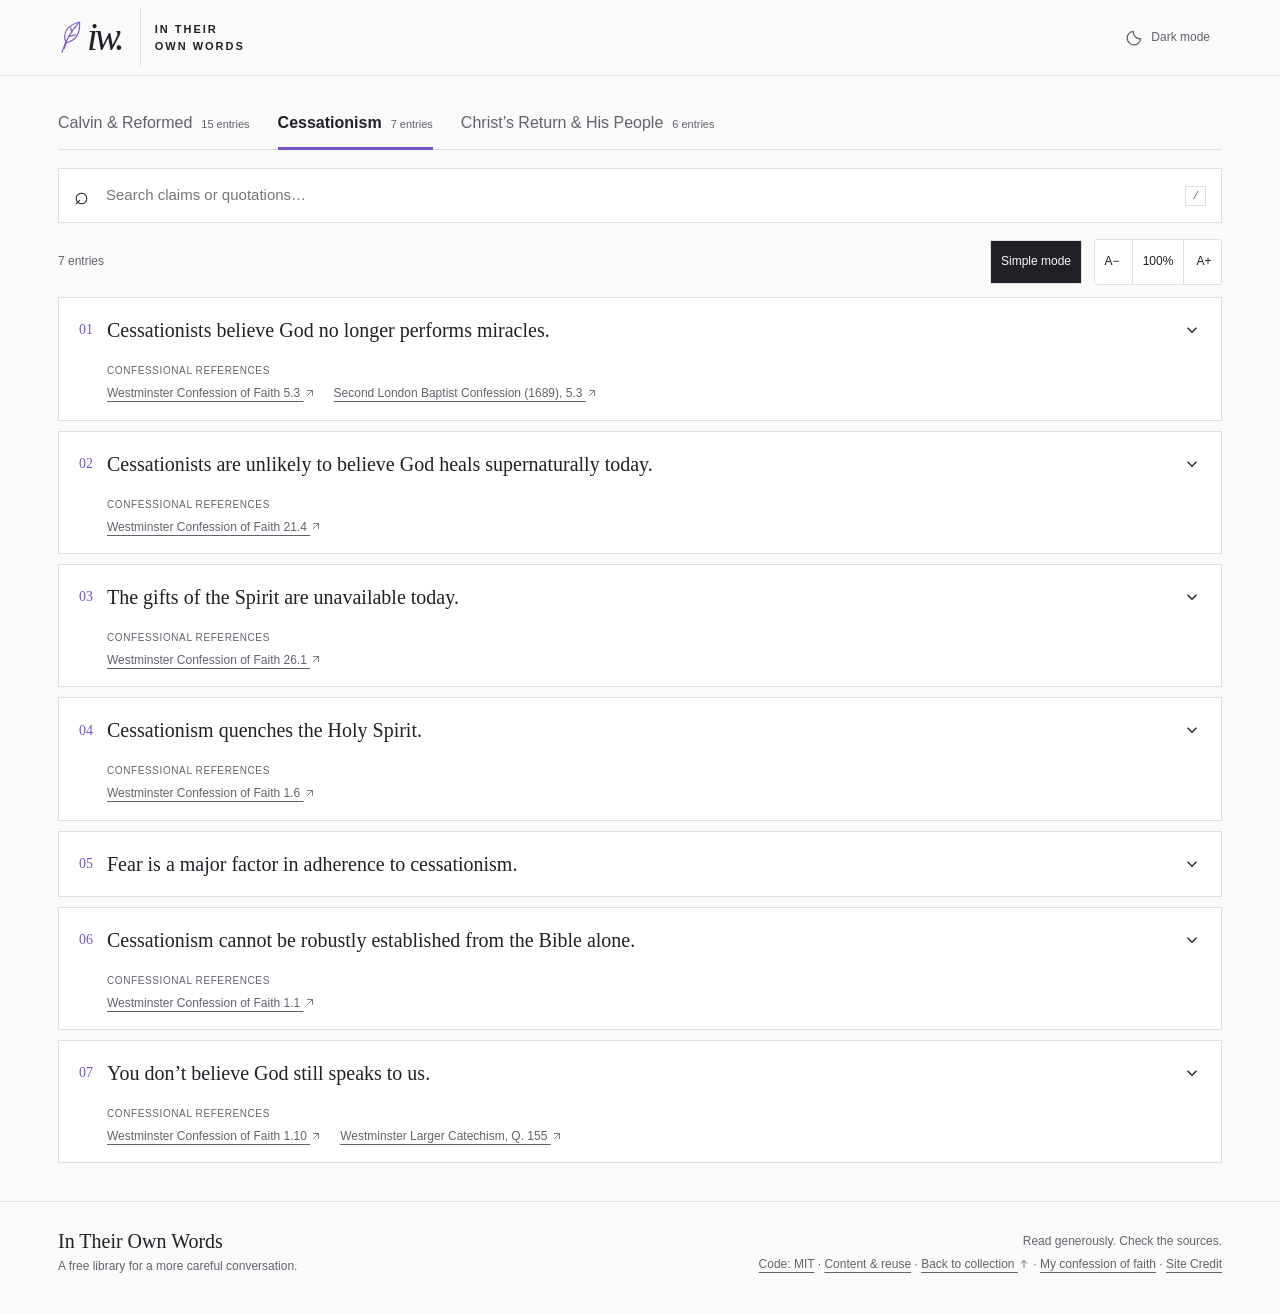
==== commit 11f76924: "Add scriptural context and visible confessional references in simple mode" ====
--- a/cessationists.html
+++ b/cessationists.html
@@ -13,7 +13,7 @@
 <meta name="twitter:card" content="summary">
 <meta name="twitter:title" content="In Their Own Words — Cessationists, beyond the caricatures">
 <meta name="twitter:description" content="Read cessationist writers in their own words, with sources and context.">
-<meta name="theme-color" content="#fafafa"><script>try{const t=localStorage.getItem("reading-theme");document.documentElement.dataset.theme=t==="dark"||t==="light"?t:matchMedia("(prefers-color-scheme: dark)").matches?"dark":"light"}catch{document.documentElement.dataset.theme=matchMedia("(prefers-color-scheme: dark)").matches?"dark":"light"}</script><link rel="icon" href="./favicon.svg" type="image/svg+xml"><link rel="stylesheet" href="./style.css?v=de277a1162be"><script src="./app.js?v=de277a1162be" defer></script>
+<meta name="theme-color" content="#fafafa"><script>try{const t=localStorage.getItem("reading-theme");document.documentElement.dataset.theme=t==="dark"||t==="light"?t:matchMedia("(prefers-color-scheme: dark)").matches?"dark":"light"}catch{document.documentElement.dataset.theme=matchMedia("(prefers-color-scheme: dark)").matches?"dark":"light"}</script><link rel="icon" href="./favicon.svg" type="image/svg+xml"><link rel="stylesheet" href="./style.css?v=66b9030602c9"><script src="./app.js?v=66b9030602c9" defer></script>
 </head>
 <body class="cessationist-collection">
 <a class="skip" href="#library">Skip to the quotations</a>
@@ -31,13 +31,13 @@
 <div class="tools" hidden><label class="search"><span aria-hidden="true">⌕</span><input id="search" type="search" placeholder="Search claims or quotations…" aria-label="Search the collection"><kbd aria-hidden="true">/</kbd></label><button id="search-clear" class="reset" type="button" hidden><span aria-hidden="true">×</span> Clear search</button></div>
 <details class="topic-disclosure" id="topic-disclosure" data-mobile-collapse open hidden><summary>Filter topics<span id="filter-count"></span></summary><div id="filters" class="filters" role="group" aria-label="Filter by topics" aria-describedby="filter-help" hidden><span class="filter-label"><svg width="17" height="17" viewBox="0 0 24 24" fill="none" stroke="currentColor" stroke-width="1.7" stroke-linecap="round" aria-hidden="true"><path d="M4 6h16M4 12h16M4 18h16"/><circle cx="9" cy="6" r="2"/><circle cx="15" cy="12" r="2"/><circle cx="9" cy="18" r="2"/></svg>Filter by<span id="filter-help" class="sr-only">Choose one or more topics</span><button id="clear-topics" class="clear-topics" type="button" aria-label="Clear topic filters" hidden><svg width="15" height="15" viewBox="0 0 24 24" fill="none" stroke="currentColor" stroke-width="1.8" stroke-linecap="round" stroke-linejoin="round" aria-hidden="true"><path d="M3 10a9 9 0 1 1 2 8M3 4v6h6"/></svg><span>Clear</span></button></span></div></details>
 <div class="results-heading"><div class="view-controls" hidden><button type="button" id="simple-mode" aria-pressed="true">Simple mode</button><div class="reading-controls" id="reading-controls" role="group" aria-label="Reading text size" hidden><span>Text size</span><button type="button" id="text-smaller" aria-label="Decrease reading text size">A−</button><button type="button" id="text-reset" aria-label="Reset reading text size to 100 percent">100%</button><button type="button" id="text-larger" aria-label="Increase reading text size">A+</button><span id="text-size-status" class="sr-only" role="status" aria-live="polite"></span></div></div><p id="result-count" role="status" aria-live="polite">7 entries</p></div>
-<div id="entries"><article class="entry" id="miracles-today" data-topic="Miracles"><button type="button" class="objection-toggle" aria-expanded="false" hidden><span class="objection-number">01</span><span>Cessationists believe God no longer performs miracles.</span><svg width="18" height="18" viewBox="0 0 24 24" fill="none" stroke="currentColor" stroke-width="1.7" aria-hidden="true" focusable="false"><path d="m6 9 6 6 6-6"/></svg></button><div class="claim-side"><span class="entry-number">01</span><span class="topic">Miracles</span><p class="eyebrow">THE COMMON CLAIM</p><h3>Cessationists believe God no longer performs miracles.</h3><p class="claim-note">Editorial summary · see the published criticism below</p><details class="published-criticism"><summary>Published criticism &amp; context <span aria-hidden="true">+</span></summary><blockquote class="critic-quote"><p>“the view that miracles “ceased” long ago and there is no hope for signs and wonders since we have the Bible”</p></blockquote><p class="critic-author">R. T. Kendall</p><p class="citation"><a href="https://rtkendallministries.com/rts-new-year-letter">RT’s New Year Letter, “Two things will change,” second change <svg class="ui-arrow" width="16" height="16" viewBox="0 0 24 24" fill="none" stroke="currentColor" stroke-width="1.7" stroke-linecap="round" stroke-linejoin="round" aria-hidden="true" focusable="false"><path d="M7 17 17 7M7 7h10v10"/></svg></a><span>New Year’s Letter 2013, RT Kendall Ministries</span></p><p class="criticism-kind">Generalization about belief</p><p class="critic-context">This parenthetical defines cessationism in Kendall’s prediction of a coming spiritual awakening. Schreiner’s explicit affirmation of present miracles qualifies that broad description; it does not establish what every cessationist believes.</p></details></div><div class="quote-side"><p class="eyebrow">IN HIS OWN WORDS</p><blockquote>“I believe God still heals and does miraculous things today”</blockquote><p class="lead-author">Thomas R. Schreiner</p><details class="entry-context" open data-mobile-collapse><summary>Citation &amp; context <span aria-hidden="true">+</span></summary><p class="citation source-citation"><a href="https://www.thegospelcoalition.org/article/cessationist/">Why I Am a Cessationist, “Miracles and Healings” <svg class="ui-arrow" width="16" height="16" viewBox="0 0 24 24" fill="none" stroke="currentColor" stroke-width="1.7" stroke-linecap="round" stroke-linejoin="round" aria-hidden="true" focusable="false"><path d="M7 17 17 7M7 7h10v10"/></svg></a><span>Source: The Gospel Coalition, January 22, 2014</span></p><div class="context"><h4>Miracles and the gift of miracles</h4><p>Schreiner affirms present-day miracles while questioning whether individuals possess the New Testament gifts of healing and miracles. A claim about the continuation of a gift is different from a claim that God never acts miraculously.</p><p><strong>Read in context.</strong> He doubts that these gifts are present in churches today, calls for verification of healing claims, and allows for extraordinary signs in missionary settings. These qualifications describe his position; they should not be assigned to every cessationist.</p></div></details><details class="supporting-disclosure" open data-mobile-collapse><summary>More cessationist voices · 1 <span aria-hidden="true">+</span></summary><div class="supporting-voices"><div class="witness supporting-voice"><blockquote>“Now may I quickly say, God is still doing miracles today?”</blockquote><p class="citation"><strong>John MacArthur</strong> · <a href="https://www.gty.org/sermons/1313/the-gifts-of-the-body-part-3">The Gifts of the Body, Part 3, discussion following the purpose of authenticating miracles <svg class="ui-arrow" width="16" height="16" viewBox="0 0 24 24" fill="none" stroke="currentColor" stroke-width="1.7" stroke-linecap="round" stroke-linejoin="round" aria-hidden="true" focusable="false"><path d="M7 17 17 7M7 7h10v10"/></svg></a><span>Grace to You sermon transcript, February 7, 1971; sermon 1313</span></p><p class="witness-context">MacArthur immediately distinguishes these miracles from signs authenticating new revelation. He attributes present miracles to God’s sovereign purpose and answers to faith and prayer, apart from a person’s miraculous gift. This affirmation does not endorse contemporary claims to possess the apostolic sign gifts.</p></div></div></details><details class="confessional-disclosure"><summary>Confessional witness · 2 <span aria-hidden="true">+</span></summary><div class="context"><div class="witness"><blockquote>“yet is free to work without, above, and against them, at his pleasure.”</blockquote><a href="https://www.opc.org/wcf.html">Westminster Confession of Faith 5.3 <svg class="ui-arrow" width="16" height="16" viewBox="0 0 24 24" fill="none" stroke="currentColor" stroke-width="1.7" stroke-linecap="round" stroke-linejoin="round" aria-hidden="true" focusable="false"><path d="M7 17 17 7M7 7h10v10"/></svg></a><p class="witness-edition">Historic English text as published by the Orthodox Presbyterian Church</p><p class="witness-context">“Them” refers to ordinary means. This affirms extraordinary providence; it neither promises particular miracles nor establishes continuing gifts of miracle-working.</p></div><div class="witness"><blockquote>“yet is free to work without, above, and against them at His pleasure.”</blockquote><a href="https://rbs.org/2lbc">Second London Baptist Confession (1689), 5.3 <svg class="ui-arrow" width="16" height="16" viewBox="0 0 24 24" fill="none" stroke="currentColor" stroke-width="1.7" stroke-linecap="round" stroke-linejoin="round" aria-hidden="true" focusable="false"><path d="M7 17 17 7M7 7h10v10"/></svg></a><p class="witness-edition">English text as published by Reformed Baptist Seminary; reference gives chapter and paragraph</p><p class="witness-context">The Baptist confession likewise affirms God’s freedom beyond ordinary means. This supports openness to extraordinary divine action without deciding whether particular miraculous gifts continue.</p></div></div></details><div class="entry-actions"><a href="https://www.thegospelcoalition.org/article/cessationist/">Read the source <svg class="ui-arrow" width="16" height="16" viewBox="0 0 24 24" fill="none" stroke="currentColor" stroke-width="1.7" stroke-linecap="round" stroke-linejoin="round" aria-hidden="true" focusable="false"><path d="M7 17 17 7M7 7h10v10"/></svg></a><button type="button" data-copy="miracles-today" hidden>Copy citation</button><a href="#miracles-today" class="permalink" aria-label="Permanent link: Miracles and the gift of miracles"># Share entry</a></div></div></article>
-<article class="entry" id="prayer-for-healing" data-topic="Healing &amp; prayer"><button type="button" class="objection-toggle" aria-expanded="false" hidden><span class="objection-number">02</span><span>Cessationists are unlikely to believe God heals supernaturally today.</span><svg width="18" height="18" viewBox="0 0 24 24" fill="none" stroke="currentColor" stroke-width="1.7" aria-hidden="true" focusable="false"><path d="m6 9 6 6 6-6"/></svg></button><div class="claim-side"><span class="entry-number">02</span><span class="topic">Healing &amp; prayer</span><p class="eyebrow">THE COMMON CLAIM</p><h3>Cessationists are unlikely to believe God heals supernaturally today.</h3><p class="claim-note">Editorial summary · see the published criticism below</p><details class="published-criticism"><summary>Published criticism &amp; context <span aria-hidden="true">+</span></summary><blockquote class="critic-quote"><p>“You will not likely convince a cessationist to believe that the living God heals supernaturally today.”</p></blockquote><p class="critic-author">R. T. Kendall</p><p class="citation"><a href="https://rtkendallministries.com/theology-and-worship">Theology and worship, paragraph beginning “You will not likely convince” <svg class="ui-arrow" width="16" height="16" viewBox="0 0 24 24" fill="none" stroke="currentColor" stroke-width="1.7" stroke-linecap="round" stroke-linejoin="round" aria-hidden="true" focusable="false"><path d="M7 17 17 7M7 7h10v10"/></svg></a><span>RT Kendall Ministries, online article; no publication date displayed</span></p><p class="criticism-kind">Generalization about belief</p><p class="critic-context">Kendall criticizes both charismatic excesses and conservative evangelical cessationism, while describing cessationists as good people rather than heretics. This sentence concerns belief in supernatural healing, not a claim that cessationists never pray for the sick.</p></details></div><div class="quote-side"><p class="eyebrow">IN HIS OWN WORDS</p><blockquote>“Still, I pray for the healing of the sick and believe God can do so miraculously.”</blockquote><p class="lead-author">Thomas R. Schreiner</p><details class="entry-context" open data-mobile-collapse><summary>Citation &amp; context <span aria-hidden="true">+</span></summary><p class="citation source-citation"><a href="https://www.thegospelcoalition.org/themelios/article/it-all-depends-upon-prophecy-a-brief-case-for-nuanced-cessationism/">It All Depends Upon Prophecy: A Brief Case for Nuanced Cessationism, opening discussion <svg class="ui-arrow" width="16" height="16" viewBox="0 0 24 24" fill="none" stroke="currentColor" stroke-width="1.7" stroke-linecap="round" stroke-linejoin="round" aria-hidden="true" focusable="false"><path d="M7 17 17 7M7 7h10v10"/></svg></a><span>Source: Themelios 44.1 (2019), pp. 29–35; excerpt on p. 29</span></p><div class="context"><h4>Praying for what God can do</h4><p>Schreiner explicitly prays for miraculous healing. His stated belief and practice provide a direct counterexample to Kendall’s broad expectation about cessationists’ disbelief in supernatural healing.</p><p><strong>Read in context.</strong> He regards miracles as relatively rare and distinguishes them from a gift regularly exercised by believers. He calls his position nuanced cessationism and allows for exceptional missionary situations. This is neither a promise that every prayer will result in healing nor a survey of all cessationist views.</p></div></details><details class="supporting-disclosure" open data-mobile-collapse><summary>More cessationist voices · 1 <span aria-hidden="true">+</span></summary><div class="supporting-voices"><div class="witness supporting-voice"><blockquote>“the sovereign power of God to heal the sick, particularly in response to prayer, is a reality experienced”</blockquote><p class="citation"><strong>OPC Committee on the Baptism and Gifts of the Holy Spirit</strong> · <a href="https://www.opc.org/GA/giftsHS.html">Report of the Committee on the Baptism and Gifts of the Holy Spirit, V. Gifts of Healing in the Church <svg class="ui-arrow" width="16" height="16" viewBox="0 0 24 24" fill="none" stroke="currentColor" stroke-width="1.7" stroke-linecap="round" stroke-linejoin="round" aria-hidden="true" focusable="false"><path d="M7 17 17 7M7 7h10v10"/></svg></a><span>Report presented to the Forty-fifth General Assembly of the Orthodox Presbyterian Church, 1978</span></p><p class="witness-context">The report distinguishes apostolic healing gifts from God’s continuing power to heal in response to prayer. It goes on to call this an expectation throughout church history. The committee was chaired by Richard B. Gaffin, Jr.; the assembly received the report for study. It is a committee report, not a constitutional confession or an individual statement by Gaffin.</p></div></div></details><details class="confessional-disclosure"><summary>Confessional witness · 1 <span aria-hidden="true">+</span></summary><div class="context"><div class="witness"><blockquote>“Prayer is to be made for things lawful;”</blockquote><a href="https://www.opc.org/wcf.html">Westminster Confession of Faith 21.4 <svg class="ui-arrow" width="16" height="16" viewBox="0 0 24 24" fill="none" stroke="currentColor" stroke-width="1.7" stroke-linecap="round" stroke-linejoin="round" aria-hidden="true" focusable="false"><path d="M7 17 17 7M7 7h10v10"/></svg></a><p class="witness-edition">Historic English text as published by the Orthodox Presbyterian Church</p><p class="witness-context">This general rule permits lawful petitions, including healing. It does not specifically command miraculous healing or guarantee that the sick will recover.</p></div></div></details><div class="entry-actions"><a href="https://www.thegospelcoalition.org/themelios/article/it-all-depends-upon-prophecy-a-brief-case-for-nuanced-cessationism/">Read the source <svg class="ui-arrow" width="16" height="16" viewBox="0 0 24 24" fill="none" stroke="currentColor" stroke-width="1.7" stroke-linecap="round" stroke-linejoin="round" aria-hidden="true" focusable="false"><path d="M7 17 17 7M7 7h10v10"/></svg></a><button type="button" data-copy="prayer-for-healing" hidden>Copy citation</button><a href="#prayer-for-healing" class="permalink" aria-label="Permanent link: Praying for what God can do"># Share entry</a></div></div></article>
-<article class="entry" id="continuing-gifts" data-topic="Spiritual gifts"><button type="button" class="objection-toggle" aria-expanded="false" hidden><span class="objection-number">03</span><span>The gifts of the Spirit are unavailable today.</span><svg width="18" height="18" viewBox="0 0 24 24" fill="none" stroke="currentColor" stroke-width="1.7" aria-hidden="true" focusable="false"><path d="m6 9 6 6 6-6"/></svg></button><div class="claim-side"><span class="entry-number">03</span><span class="topic">Spiritual gifts</span><p class="eyebrow">THE COMMON CLAIM</p><h3>The gifts of the Spirit are unavailable today.</h3><p class="claim-note">Editorial summary · see the published criticism below</p><details class="published-criticism"><summary>Published criticism &amp; context <span aria-hidden="true">+</span></summary><blockquote class="critic-quote"><p>“In a word: the gifts of the Spirit are unavailable today”</p></blockquote><p class="critic-author">RT Kendall Ministries (published teaching notes)</p><p class="citation"><a href="https://rtkendallministries.com/wp-content/uploads/KT-10-The-Gifts-versus-the-Fruit-of-the-Holy-Spirit.pdf#page=2">The Gifts and the Fruit of the Holy Spirit, Introduction B.3.b.(2), p. 2 <svg class="ui-arrow" width="16" height="16" viewBox="0 0 24 24" fill="none" stroke="currentColor" stroke-width="1.7" stroke-linecap="round" stroke-linejoin="round" aria-hidden="true" focusable="false"><path d="M7 17 17 7M7 7h10v10"/></svg></a><span>Friday Night School of Theology notes hosted by RT Kendall Ministries; undated PDF</span></p><p class="criticism-kind">Scope needs clarification</p><p class="critic-context">These unbylined notes, published on Kendall’s ministry website, discuss cessationism alongside signs and wonders and distinguish gifts from fruit. The surrounding focus on miraculous gifts matters: this wording must not be inflated into a denial that cessationists affirm teaching, service, or every other continuing gift.</p></details></div><div class="quote-side"><p class="eyebrow">IN HIS OWN WORDS</p><blockquote>“It is the same Spirit who gives both temporary and continuing gifts to the church.”</blockquote><p class="lead-author">Sinclair B. Ferguson</p><details class="entry-context" open data-mobile-collapse><summary>Citation &amp; context <span aria-hidden="true">+</span></summary><p class="citation source-citation"><a href="https://learn.ligonier.org/articles/holy-spirits-ministry">The Holy Spirit’s Ministry, paragraph beginning “What does this mean?” <svg class="ui-arrow" width="16" height="16" viewBox="0 0 24 24" fill="none" stroke="currentColor" stroke-width="1.7" stroke-linecap="round" stroke-linejoin="round" aria-hidden="true" focusable="false"><path d="M7 17 17 7M7 7h10v10"/></svg></a><span>Source: Ligonier Ministries, August 6, 2018; excerpt from The Holy Spirit</span></p><div class="context"><h4>Some gifts cease; the Spirit keeps giving</h4><p>Ferguson explicitly distinguishes temporary gifts from gifts that continue. His argument concerns particular gifts, rather than the withdrawal of every spiritual gift from the church.</p><p><strong>Read in context.</strong> Ferguson identifies miracle-working, revelatory prophecy, and tongues as temporary, while affirming continuing gifts and illumination. Kendall’s surrounding focus is miraculous gifts, so the dispute should not be inflated into a claim that he denies cessationists affirm any gifts at all. The precise scope of “gifts” matters.</p></div></details><details class="supporting-disclosure" open data-mobile-collapse><summary>More cessationist voices · 1 <span aria-hidden="true">+</span></summary><div class="supporting-voices"><div class="witness supporting-voice"><blockquote>“We said there are two categories of gifts: permanent and temporary.”</blockquote><p class="citation"><strong>John MacArthur</strong> · <a href="https://www.gty.org/sermons/1313/the-gifts-of-the-body-part-3">The Gifts of the Body, Part 3, opening distinction between permanent and temporary gifts <svg class="ui-arrow" width="16" height="16" viewBox="0 0 24 24" fill="none" stroke="currentColor" stroke-width="1.7" stroke-linecap="round" stroke-linejoin="round" aria-hidden="true" focusable="false"><path d="M7 17 17 7M7 7h10v10"/></svg></a><span>Grace to You sermon transcript, February 7, 1971; sermon 1313</span></p><p class="witness-context">MacArthur explains that permanent gifts continue to build up the church, while temporary gifts confirmed the apostles’ and prophets’ message. This is an explicit distinction within spiritual gifts, not a rejection of all gifts. It does not resolve the disagreement over which gifts continue.</p></div></div></details><details class="confessional-disclosure"><summary>Confessional witness · 1 <span aria-hidden="true">+</span></summary><div class="context"><div class="witness"><blockquote>“they have communion in each other’s gifts and graces,”</blockquote><a href="https://www.opc.org/wcf.html">Westminster Confession of Faith 26.1 <svg class="ui-arrow" width="16" height="16" viewBox="0 0 24 24" fill="none" stroke="currentColor" stroke-width="1.7" stroke-linecap="round" stroke-linejoin="round" aria-hidden="true" focusable="false"><path d="M7 17 17 7M7 7h10v10"/></svg></a><p class="witness-edition">Historic English text as published by the Orthodox Presbyterian Church</p><p class="witness-context">Believers share gifts for mutual good. This affirms continuing gifted service without identifying whether prophecy, tongues, or healing belong among those gifts.</p></div></div></details><div class="entry-actions"><a href="https://learn.ligonier.org/articles/holy-spirits-ministry">Read the source <svg class="ui-arrow" width="16" height="16" viewBox="0 0 24 24" fill="none" stroke="currentColor" stroke-width="1.7" stroke-linecap="round" stroke-linejoin="round" aria-hidden="true" focusable="false"><path d="M7 17 17 7M7 7h10v10"/></svg></a><button type="button" data-copy="continuing-gifts" hidden>Copy citation</button><a href="#continuing-gifts" class="permalink" aria-label="Permanent link: Some gifts cease; the Spirit keeps giving"># Share entry</a></div></div></article>
-<article class="entry" id="spirit-at-work" data-topic="The Holy Spirit"><button type="button" class="objection-toggle" aria-expanded="false" hidden><span class="objection-number">04</span><span>Cessationism quenches the Holy Spirit.</span><svg width="18" height="18" viewBox="0 0 24 24" fill="none" stroke="currentColor" stroke-width="1.7" aria-hidden="true" focusable="false"><path d="m6 9 6 6 6-6"/></svg></button><div class="claim-side"><span class="entry-number">04</span><span class="topic">The Holy Spirit</span><p class="eyebrow">THE COMMON CLAIM</p><h3>Cessationism quenches the Holy Spirit.</h3><p class="claim-note">Editorial summary · see the published criticism below</p><details class="published-criticism"><summary>Published criticism &amp; context <span aria-hidden="true">+</span></summary><blockquote class="critic-quote"><p>“without any question quenched the Holy Spirit Himself in the process.”</p></blockquote><p class="critic-author">R. T. Kendall</p><p class="citation"><a href="https://rtkendallministries.com/holy-fire">Holy Fire, paragraph beginning “There are two chapters” <svg class="ui-arrow" width="16" height="16" viewBox="0 0 24 24" fill="none" stroke="currentColor" stroke-width="1.7" stroke-linecap="round" stroke-linejoin="round" aria-hidden="true" focusable="false"><path d="M7 17 17 7M7 7h10v10"/></svg></a><span>RT Kendall Ministries, article introducing the book Holy Fire; no publication date displayed</span></p><p class="criticism-kind">Criticism of consequences</p><p class="critic-context">Kendall argues that making cessationism a dogma quenches the Spirit, while affirming cessationists’ Christian character and commitment to Scripture. This is a criticism of the position’s effects, not a statement that cessationists consciously deny all the Spirit’s activity.</p></details></div><div class="quote-side"><p class="eyebrow">IN HIS OWN WORDS</p><blockquote>“We do not assert that God&#x27;s Spirit is no longer actively working in dynamic and dramatic ways. We earnestly believe that he is.”</blockquote><p class="lead-author">Richard B. Gaffin, Jr.</p><details class="entry-context" open data-mobile-collapse><summary>Citation &amp; context <span aria-hidden="true">+</span></summary><p class="citation source-citation"><a href="https://www.opc.org/feature.html?feature_id=62">What about Prophecy and Tongues Today?, second paragraph <svg class="ui-arrow" width="16" height="16" viewBox="0 0 24 24" fill="none" stroke="currentColor" stroke-width="1.7" stroke-linecap="round" stroke-linejoin="round" aria-hidden="true" focusable="false"><path d="M7 17 17 7M7 7h10v10"/></svg></a><span>Source: Orthodox Presbyterian Church, online article</span></p><div class="context"><h4>The Spirit’s present power</h4><p>Gaffin’s affirmation establishes that he believes in the Spirit’s active power today. It answers a blanket description of cessationism as denying the Spirit’s work, but it does not by itself refute Kendall’s criticism that cessationism hinders particular activities of the Spirit.</p><p><strong>Read in context.</strong> Gaffin points to conversion and continuing gifts while denying foundational apostles and revelatory prophecy. Kendall argues that the disputed gifts remain available. Deciding whether cessationism quenches the Spirit requires addressing that biblical disagreement; quoting an affirmation of the Spirit alone is not enough.</p></div></details><details class="confessional-disclosure"><summary>Confessional witness · 1 <span aria-hidden="true">+</span></summary><div class="context"><div class="witness"><blockquote>“the inward illumination of the Spirit of God to be necessary for the saving understanding”</blockquote><a href="https://www.opc.org/wcf.html">Westminster Confession of Faith 1.6 <svg class="ui-arrow" width="16" height="16" viewBox="0 0 24 24" fill="none" stroke="currentColor" stroke-width="1.7" stroke-linecap="round" stroke-linejoin="round" aria-hidden="true" focusable="false"><path d="M7 17 17 7M7 7h10v10"/></svg></a><p class="witness-edition">Historic English text as published by the Orthodox Presbyterian Church</p><p class="witness-context">The object of this understanding is Scripture. Continuing illumination is explicitly affirmed; this does not settle whether rejecting particular gifts quenches the Spirit.</p></div></div></details><div class="entry-actions"><a href="https://www.opc.org/feature.html?feature_id=62">Read the source <svg class="ui-arrow" width="16" height="16" viewBox="0 0 24 24" fill="none" stroke="currentColor" stroke-width="1.7" stroke-linecap="round" stroke-linejoin="round" aria-hidden="true" focusable="false"><path d="M7 17 17 7M7 7h10v10"/></svg></a><button type="button" data-copy="spirit-at-work" hidden>Copy citation</button><a href="#spirit-at-work" class="permalink" aria-label="Permanent link: The Spirit’s present power"># Share entry</a></div></div></article>
+<div id="entries"><article class="entry" id="miracles-today" data-topic="Miracles"><button type="button" class="objection-toggle" aria-expanded="false" hidden><span class="objection-number">01</span><span>Cessationists believe God no longer performs miracles.</span><svg width="18" height="18" viewBox="0 0 24 24" fill="none" stroke="currentColor" stroke-width="1.7" aria-hidden="true" focusable="false"><path d="m6 9 6 6 6-6"/></svg></button><div class="simple-confessions"><p>Confessional references</p><ul><li><a href="https://www.opc.org/wcf.html">Westminster Confession of Faith 5.3 <svg class="ui-arrow" width="16" height="16" viewBox="0 0 24 24" fill="none" stroke="currentColor" stroke-width="1.7" stroke-linecap="round" stroke-linejoin="round" aria-hidden="true" focusable="false"><path d="M7 17 17 7M7 7h10v10"/></svg></a></li><li><a href="https://rbs.org/2lbc">Second London Baptist Confession (1689), 5.3 <svg class="ui-arrow" width="16" height="16" viewBox="0 0 24 24" fill="none" stroke="currentColor" stroke-width="1.7" stroke-linecap="round" stroke-linejoin="round" aria-hidden="true" focusable="false"><path d="M7 17 17 7M7 7h10v10"/></svg></a></li></ul></div><div class="claim-side"><span class="entry-number">01</span><span class="topic">Miracles</span><p class="eyebrow">THE COMMON CLAIM</p><h3>Cessationists believe God no longer performs miracles.</h3><p class="claim-note">Editorial summary · see the published criticism below</p><details class="published-criticism"><summary>Published criticism &amp; context <span aria-hidden="true">+</span></summary><blockquote class="critic-quote"><p>“the view that miracles “ceased” long ago and there is no hope for signs and wonders since we have the Bible”</p></blockquote><p class="critic-author">R. T. Kendall</p><p class="citation"><a href="https://rtkendallministries.com/rts-new-year-letter">RT’s New Year Letter, “Two things will change,” second change <svg class="ui-arrow" width="16" height="16" viewBox="0 0 24 24" fill="none" stroke="currentColor" stroke-width="1.7" stroke-linecap="round" stroke-linejoin="round" aria-hidden="true" focusable="false"><path d="M7 17 17 7M7 7h10v10"/></svg></a><span>New Year’s Letter 2013, RT Kendall Ministries</span></p><p class="criticism-kind">Generalization about belief</p><p class="critic-context">This parenthetical defines cessationism in Kendall’s prediction of a coming spiritual awakening. Schreiner’s explicit affirmation of present miracles qualifies that broad description; it does not establish what every cessationist believes.</p></details></div><div class="quote-side"><p class="eyebrow">IN HIS OWN WORDS</p><blockquote>“I believe God still heals and does miraculous things today”</blockquote><p class="lead-author">Thomas R. Schreiner</p><details class="entry-context" open data-mobile-collapse><summary>Citation &amp; context <span aria-hidden="true">+</span></summary><p class="citation source-citation"><a href="https://www.thegospelcoalition.org/article/cessationist/">Why I Am a Cessationist, “Miracles and Healings” <svg class="ui-arrow" width="16" height="16" viewBox="0 0 24 24" fill="none" stroke="currentColor" stroke-width="1.7" stroke-linecap="round" stroke-linejoin="round" aria-hidden="true" focusable="false"><path d="M7 17 17 7M7 7h10v10"/></svg></a><span>Source: The Gospel Coalition, January 22, 2014</span></p><div class="context"><h4>Miracles and the gift of miracles</h4><p>Schreiner affirms present-day miracles while questioning whether individuals possess the New Testament gifts of healing and miracles. A claim about the continuation of a gift is different from a claim that God never acts miraculously.</p><p><strong>Read in context.</strong> He doubts that these gifts are present in churches today, calls for verification of healing claims, and allows for extraordinary signs in missionary settings. These qualifications describe his position; they should not be assigned to every cessationist.</p></div></details><details class="supporting-disclosure" open data-mobile-collapse><summary>More cessationist voices · 1 <span aria-hidden="true">+</span></summary><div class="supporting-voices"><div class="witness supporting-voice"><blockquote>“Now may I quickly say, God is still doing miracles today?”</blockquote><p class="citation"><strong>John MacArthur</strong> · <a href="https://www.gty.org/sermons/1313/the-gifts-of-the-body-part-3">The Gifts of the Body, Part 3, discussion following the purpose of authenticating miracles <svg class="ui-arrow" width="16" height="16" viewBox="0 0 24 24" fill="none" stroke="currentColor" stroke-width="1.7" stroke-linecap="round" stroke-linejoin="round" aria-hidden="true" focusable="false"><path d="M7 17 17 7M7 7h10v10"/></svg></a><span>Grace to You sermon transcript, February 7, 1971; sermon 1313</span></p><p class="witness-context">MacArthur immediately distinguishes these miracles from signs authenticating new revelation. He attributes present miracles to God’s sovereign purpose and answers to faith and prayer, apart from a person’s miraculous gift. This affirmation does not endorse contemporary claims to possess the apostolic sign gifts.</p></div></div></details><details class="confessional-disclosure"><summary>Confessional witness · 2 <span aria-hidden="true">+</span></summary><div class="context"><div class="witness"><blockquote>“yet is free to work without, above, and against them, at his pleasure.”</blockquote><a href="https://www.opc.org/wcf.html">Westminster Confession of Faith 5.3 <svg class="ui-arrow" width="16" height="16" viewBox="0 0 24 24" fill="none" stroke="currentColor" stroke-width="1.7" stroke-linecap="round" stroke-linejoin="round" aria-hidden="true" focusable="false"><path d="M7 17 17 7M7 7h10v10"/></svg></a><p class="witness-edition">Historic English text as published by the Orthodox Presbyterian Church</p><p class="witness-context">“Them” refers to ordinary means. This affirms extraordinary providence; it neither promises particular miracles nor establishes continuing gifts of miracle-working.</p></div><div class="witness"><blockquote>“yet is free to work without, above, and against them at His pleasure.”</blockquote><a href="https://rbs.org/2lbc">Second London Baptist Confession (1689), 5.3 <svg class="ui-arrow" width="16" height="16" viewBox="0 0 24 24" fill="none" stroke="currentColor" stroke-width="1.7" stroke-linecap="round" stroke-linejoin="round" aria-hidden="true" focusable="false"><path d="M7 17 17 7M7 7h10v10"/></svg></a><p class="witness-edition">English text as published by Reformed Baptist Seminary; reference gives chapter and paragraph</p><p class="witness-context">The Baptist confession likewise affirms God’s freedom beyond ordinary means. This supports openness to extraordinary divine action without deciding whether particular miraculous gifts continue.</p></div></div></details><div class="entry-actions"><a href="https://www.thegospelcoalition.org/article/cessationist/">Read the source <svg class="ui-arrow" width="16" height="16" viewBox="0 0 24 24" fill="none" stroke="currentColor" stroke-width="1.7" stroke-linecap="round" stroke-linejoin="round" aria-hidden="true" focusable="false"><path d="M7 17 17 7M7 7h10v10"/></svg></a><button type="button" data-copy="miracles-today" hidden>Copy citation</button><a href="#miracles-today" class="permalink" aria-label="Permanent link: Miracles and the gift of miracles"># Share entry</a></div></div></article>
+<article class="entry" id="prayer-for-healing" data-topic="Healing &amp; prayer"><button type="button" class="objection-toggle" aria-expanded="false" hidden><span class="objection-number">02</span><span>Cessationists are unlikely to believe God heals supernaturally today.</span><svg width="18" height="18" viewBox="0 0 24 24" fill="none" stroke="currentColor" stroke-width="1.7" aria-hidden="true" focusable="false"><path d="m6 9 6 6 6-6"/></svg></button><div class="simple-confessions"><p>Confessional references</p><ul><li><a href="https://www.opc.org/wcf.html">Westminster Confession of Faith 21.4 <svg class="ui-arrow" width="16" height="16" viewBox="0 0 24 24" fill="none" stroke="currentColor" stroke-width="1.7" stroke-linecap="round" stroke-linejoin="round" aria-hidden="true" focusable="false"><path d="M7 17 17 7M7 7h10v10"/></svg></a></li></ul></div><div class="claim-side"><span class="entry-number">02</span><span class="topic">Healing &amp; prayer</span><p class="eyebrow">THE COMMON CLAIM</p><h3>Cessationists are unlikely to believe God heals supernaturally today.</h3><p class="claim-note">Editorial summary · see the published criticism below</p><details class="published-criticism"><summary>Published criticism &amp; context <span aria-hidden="true">+</span></summary><blockquote class="critic-quote"><p>“You will not likely convince a cessationist to believe that the living God heals supernaturally today.”</p></blockquote><p class="critic-author">R. T. Kendall</p><p class="citation"><a href="https://rtkendallministries.com/theology-and-worship">Theology and worship, paragraph beginning “You will not likely convince” <svg class="ui-arrow" width="16" height="16" viewBox="0 0 24 24" fill="none" stroke="currentColor" stroke-width="1.7" stroke-linecap="round" stroke-linejoin="round" aria-hidden="true" focusable="false"><path d="M7 17 17 7M7 7h10v10"/></svg></a><span>RT Kendall Ministries, online article; no publication date displayed</span></p><p class="criticism-kind">Generalization about belief</p><p class="critic-context">Kendall criticizes both charismatic excesses and conservative evangelical cessationism, while describing cessationists as good people rather than heretics. This sentence concerns belief in supernatural healing, not a claim that cessationists never pray for the sick.</p></details></div><div class="quote-side"><p class="eyebrow">IN HIS OWN WORDS</p><blockquote>“Still, I pray for the healing of the sick and believe God can do so miraculously.”</blockquote><p class="lead-author">Thomas R. Schreiner</p><details class="entry-context" open data-mobile-collapse><summary>Citation &amp; context <span aria-hidden="true">+</span></summary><p class="citation source-citation"><a href="https://www.thegospelcoalition.org/themelios/article/it-all-depends-upon-prophecy-a-brief-case-for-nuanced-cessationism/">It All Depends Upon Prophecy: A Brief Case for Nuanced Cessationism, opening discussion <svg class="ui-arrow" width="16" height="16" viewBox="0 0 24 24" fill="none" stroke="currentColor" stroke-width="1.7" stroke-linecap="round" stroke-linejoin="round" aria-hidden="true" focusable="false"><path d="M7 17 17 7M7 7h10v10"/></svg></a><span>Source: Themelios 44.1 (2019), pp. 29–35; excerpt on p. 29</span></p><div class="context"><h4>Praying for what God can do</h4><p>Schreiner explicitly prays for miraculous healing. His stated belief and practice provide a direct counterexample to Kendall’s broad expectation about cessationists’ disbelief in supernatural healing.</p><p><strong>Read in context.</strong> He regards miracles as relatively rare and distinguishes them from a gift regularly exercised by believers. He calls his position nuanced cessationism and allows for exceptional missionary situations. This is neither a promise that every prayer will result in healing nor a survey of all cessationist views.</p></div></details><details class="supporting-disclosure" open data-mobile-collapse><summary>More cessationist voices · 1 <span aria-hidden="true">+</span></summary><div class="supporting-voices"><div class="witness supporting-voice"><blockquote>“the sovereign power of God to heal the sick, particularly in response to prayer, is a reality experienced”</blockquote><p class="citation"><strong>OPC Committee on the Baptism and Gifts of the Holy Spirit</strong> · <a href="https://www.opc.org/GA/giftsHS.html">Report of the Committee on the Baptism and Gifts of the Holy Spirit, V. Gifts of Healing in the Church <svg class="ui-arrow" width="16" height="16" viewBox="0 0 24 24" fill="none" stroke="currentColor" stroke-width="1.7" stroke-linecap="round" stroke-linejoin="round" aria-hidden="true" focusable="false"><path d="M7 17 17 7M7 7h10v10"/></svg></a><span>Report presented to the Forty-fifth General Assembly of the Orthodox Presbyterian Church, 1978</span></p><p class="witness-context">The report distinguishes apostolic healing gifts from God’s continuing power to heal in response to prayer. It goes on to call this an expectation throughout church history. The committee was chaired by Richard B. Gaffin, Jr.; the assembly received the report for study. It is a committee report, not a constitutional confession or an individual statement by Gaffin.</p></div></div></details><details class="confessional-disclosure"><summary>Confessional witness · 1 <span aria-hidden="true">+</span></summary><div class="context"><div class="witness"><blockquote>“Prayer is to be made for things lawful;”</blockquote><a href="https://www.opc.org/wcf.html">Westminster Confession of Faith 21.4 <svg class="ui-arrow" width="16" height="16" viewBox="0 0 24 24" fill="none" stroke="currentColor" stroke-width="1.7" stroke-linecap="round" stroke-linejoin="round" aria-hidden="true" focusable="false"><path d="M7 17 17 7M7 7h10v10"/></svg></a><p class="witness-edition">Historic English text as published by the Orthodox Presbyterian Church</p><p class="witness-context">This general rule permits lawful petitions, including healing. It does not specifically command miraculous healing or guarantee that the sick will recover.</p></div></div></details><div class="entry-actions"><a href="https://www.thegospelcoalition.org/themelios/article/it-all-depends-upon-prophecy-a-brief-case-for-nuanced-cessationism/">Read the source <svg class="ui-arrow" width="16" height="16" viewBox="0 0 24 24" fill="none" stroke="currentColor" stroke-width="1.7" stroke-linecap="round" stroke-linejoin="round" aria-hidden="true" focusable="false"><path d="M7 17 17 7M7 7h10v10"/></svg></a><button type="button" data-copy="prayer-for-healing" hidden>Copy citation</button><a href="#prayer-for-healing" class="permalink" aria-label="Permanent link: Praying for what God can do"># Share entry</a></div></div></article>
+<article class="entry" id="continuing-gifts" data-topic="Spiritual gifts"><button type="button" class="objection-toggle" aria-expanded="false" hidden><span class="objection-number">03</span><span>The gifts of the Spirit are unavailable today.</span><svg width="18" height="18" viewBox="0 0 24 24" fill="none" stroke="currentColor" stroke-width="1.7" aria-hidden="true" focusable="false"><path d="m6 9 6 6 6-6"/></svg></button><div class="simple-confessions"><p>Confessional references</p><ul><li><a href="https://www.opc.org/wcf.html">Westminster Confession of Faith 26.1 <svg class="ui-arrow" width="16" height="16" viewBox="0 0 24 24" fill="none" stroke="currentColor" stroke-width="1.7" stroke-linecap="round" stroke-linejoin="round" aria-hidden="true" focusable="false"><path d="M7 17 17 7M7 7h10v10"/></svg></a></li></ul></div><div class="claim-side"><span class="entry-number">03</span><span class="topic">Spiritual gifts</span><p class="eyebrow">THE COMMON CLAIM</p><h3>The gifts of the Spirit are unavailable today.</h3><p class="claim-note">Editorial summary · see the published criticism below</p><details class="published-criticism"><summary>Published criticism &amp; context <span aria-hidden="true">+</span></summary><blockquote class="critic-quote"><p>“In a word: the gifts of the Spirit are unavailable today”</p></blockquote><p class="critic-author">RT Kendall Ministries (published teaching notes)</p><p class="citation"><a href="https://rtkendallministries.com/wp-content/uploads/KT-10-The-Gifts-versus-the-Fruit-of-the-Holy-Spirit.pdf#page=2">The Gifts and the Fruit of the Holy Spirit, Introduction B.3.b.(2), p. 2 <svg class="ui-arrow" width="16" height="16" viewBox="0 0 24 24" fill="none" stroke="currentColor" stroke-width="1.7" stroke-linecap="round" stroke-linejoin="round" aria-hidden="true" focusable="false"><path d="M7 17 17 7M7 7h10v10"/></svg></a><span>Friday Night School of Theology notes hosted by RT Kendall Ministries; undated PDF</span></p><p class="criticism-kind">Scope needs clarification</p><p class="critic-context">These unbylined notes, published on Kendall’s ministry website, discuss cessationism alongside signs and wonders and distinguish gifts from fruit. The surrounding focus on miraculous gifts matters: this wording must not be inflated into a denial that cessationists affirm teaching, service, or every other continuing gift.</p></details></div><div class="quote-side"><p class="eyebrow">IN HIS OWN WORDS</p><blockquote>“It is the same Spirit who gives both temporary and continuing gifts to the church.”</blockquote><p class="lead-author">Sinclair B. Ferguson</p><details class="entry-context" open data-mobile-collapse><summary>Citation &amp; context <span aria-hidden="true">+</span></summary><p class="citation source-citation"><a href="https://learn.ligonier.org/articles/holy-spirits-ministry">The Holy Spirit’s Ministry, paragraph beginning “What does this mean?” <svg class="ui-arrow" width="16" height="16" viewBox="0 0 24 24" fill="none" stroke="currentColor" stroke-width="1.7" stroke-linecap="round" stroke-linejoin="round" aria-hidden="true" focusable="false"><path d="M7 17 17 7M7 7h10v10"/></svg></a><span>Source: Ligonier Ministries, August 6, 2018; excerpt from The Holy Spirit</span></p><div class="context"><h4>Some gifts cease; the Spirit keeps giving</h4><p>Ferguson explicitly distinguishes temporary gifts from gifts that continue. His argument concerns particular gifts, rather than the withdrawal of every spiritual gift from the church.</p><p><strong>Read in context.</strong> Ferguson identifies miracle-working, revelatory prophecy, and tongues as temporary, while affirming continuing gifts and illumination. Kendall’s surrounding focus is miraculous gifts, so the dispute should not be inflated into a claim that he denies cessationists affirm any gifts at all. The precise scope of “gifts” matters.</p></div></details><details class="supporting-disclosure" open data-mobile-collapse><summary>More cessationist voices · 1 <span aria-hidden="true">+</span></summary><div class="supporting-voices"><div class="witness supporting-voice"><blockquote>“We said there are two categories of gifts: permanent and temporary.”</blockquote><p class="citation"><strong>John MacArthur</strong> · <a href="https://www.gty.org/sermons/1313/the-gifts-of-the-body-part-3">The Gifts of the Body, Part 3, opening distinction between permanent and temporary gifts <svg class="ui-arrow" width="16" height="16" viewBox="0 0 24 24" fill="none" stroke="currentColor" stroke-width="1.7" stroke-linecap="round" stroke-linejoin="round" aria-hidden="true" focusable="false"><path d="M7 17 17 7M7 7h10v10"/></svg></a><span>Grace to You sermon transcript, February 7, 1971; sermon 1313</span></p><p class="witness-context">MacArthur explains that permanent gifts continue to build up the church, while temporary gifts confirmed the apostles’ and prophets’ message. This is an explicit distinction within spiritual gifts, not a rejection of all gifts. It does not resolve the disagreement over which gifts continue.</p></div></div></details><details class="confessional-disclosure"><summary>Confessional witness · 1 <span aria-hidden="true">+</span></summary><div class="context"><div class="witness"><blockquote>“they have communion in each other’s gifts and graces,”</blockquote><a href="https://www.opc.org/wcf.html">Westminster Confession of Faith 26.1 <svg class="ui-arrow" width="16" height="16" viewBox="0 0 24 24" fill="none" stroke="currentColor" stroke-width="1.7" stroke-linecap="round" stroke-linejoin="round" aria-hidden="true" focusable="false"><path d="M7 17 17 7M7 7h10v10"/></svg></a><p class="witness-edition">Historic English text as published by the Orthodox Presbyterian Church</p><p class="witness-context">Believers share gifts for mutual good. This affirms continuing gifted service without identifying whether prophecy, tongues, or healing belong among those gifts.</p></div></div></details><div class="entry-actions"><a href="https://learn.ligonier.org/articles/holy-spirits-ministry">Read the source <svg class="ui-arrow" width="16" height="16" viewBox="0 0 24 24" fill="none" stroke="currentColor" stroke-width="1.7" stroke-linecap="round" stroke-linejoin="round" aria-hidden="true" focusable="false"><path d="M7 17 17 7M7 7h10v10"/></svg></a><button type="button" data-copy="continuing-gifts" hidden>Copy citation</button><a href="#continuing-gifts" class="permalink" aria-label="Permanent link: Some gifts cease; the Spirit keeps giving"># Share entry</a></div></div></article>
+<article class="entry" id="spirit-at-work" data-topic="The Holy Spirit"><button type="button" class="objection-toggle" aria-expanded="false" hidden><span class="objection-number">04</span><span>Cessationism quenches the Holy Spirit.</span><svg width="18" height="18" viewBox="0 0 24 24" fill="none" stroke="currentColor" stroke-width="1.7" aria-hidden="true" focusable="false"><path d="m6 9 6 6 6-6"/></svg></button><div class="simple-confessions"><p>Confessional references</p><ul><li><a href="https://www.opc.org/wcf.html">Westminster Confession of Faith 1.6 <svg class="ui-arrow" width="16" height="16" viewBox="0 0 24 24" fill="none" stroke="currentColor" stroke-width="1.7" stroke-linecap="round" stroke-linejoin="round" aria-hidden="true" focusable="false"><path d="M7 17 17 7M7 7h10v10"/></svg></a></li></ul></div><div class="claim-side"><span class="entry-number">04</span><span class="topic">The Holy Spirit</span><p class="eyebrow">THE COMMON CLAIM</p><h3>Cessationism quenches the Holy Spirit.</h3><p class="claim-note">Editorial summary · see the published criticism below</p><details class="published-criticism"><summary>Published criticism &amp; context <span aria-hidden="true">+</span></summary><blockquote class="critic-quote"><p>“without any question quenched the Holy Spirit Himself in the process.”</p></blockquote><p class="critic-author">R. T. Kendall</p><p class="citation"><a href="https://rtkendallministries.com/holy-fire">Holy Fire, paragraph beginning “There are two chapters” <svg class="ui-arrow" width="16" height="16" viewBox="0 0 24 24" fill="none" stroke="currentColor" stroke-width="1.7" stroke-linecap="round" stroke-linejoin="round" aria-hidden="true" focusable="false"><path d="M7 17 17 7M7 7h10v10"/></svg></a><span>RT Kendall Ministries, article introducing the book Holy Fire; no publication date displayed</span></p><p class="criticism-kind">Criticism of consequences</p><p class="critic-context">Kendall argues that making cessationism a dogma quenches the Spirit, while affirming cessationists’ Christian character and commitment to Scripture. This is a criticism of the position’s effects, not a statement that cessationists consciously deny all the Spirit’s activity.</p></details></div><div class="quote-side"><p class="eyebrow">IN HIS OWN WORDS</p><blockquote>“We do not assert that God&#x27;s Spirit is no longer actively working in dynamic and dramatic ways. We earnestly believe that he is.”</blockquote><p class="lead-author">Richard B. Gaffin, Jr.</p><details class="entry-context" open data-mobile-collapse><summary>Citation &amp; context <span aria-hidden="true">+</span></summary><p class="citation source-citation"><a href="https://www.opc.org/feature.html?feature_id=62">What about Prophecy and Tongues Today?, second paragraph <svg class="ui-arrow" width="16" height="16" viewBox="0 0 24 24" fill="none" stroke="currentColor" stroke-width="1.7" stroke-linecap="round" stroke-linejoin="round" aria-hidden="true" focusable="false"><path d="M7 17 17 7M7 7h10v10"/></svg></a><span>Source: Orthodox Presbyterian Church, online article</span></p><div class="context"><h4>The Spirit’s present power</h4><p>Gaffin’s affirmation establishes that he believes in the Spirit’s active power today. It answers a blanket description of cessationism as denying the Spirit’s work, but it does not by itself refute Kendall’s criticism that cessationism hinders particular activities of the Spirit.</p><p><strong>Read in context.</strong> Gaffin points to conversion and continuing gifts while denying foundational apostles and revelatory prophecy. Kendall argues that the disputed gifts remain available. Deciding whether cessationism quenches the Spirit requires addressing that biblical disagreement; quoting an affirmation of the Spirit alone is not enough.</p></div></details><details class="confessional-disclosure"><summary>Confessional witness · 1 <span aria-hidden="true">+</span></summary><div class="context"><div class="witness"><blockquote>“the inward illumination of the Spirit of God to be necessary for the saving understanding”</blockquote><a href="https://www.opc.org/wcf.html">Westminster Confession of Faith 1.6 <svg class="ui-arrow" width="16" height="16" viewBox="0 0 24 24" fill="none" stroke="currentColor" stroke-width="1.7" stroke-linecap="round" stroke-linejoin="round" aria-hidden="true" focusable="false"><path d="M7 17 17 7M7 7h10v10"/></svg></a><p class="witness-edition">Historic English text as published by the Orthodox Presbyterian Church</p><p class="witness-context">The object of this understanding is Scripture. Continuing illumination is explicitly affirmed; this does not settle whether rejecting particular gifts quenches the Spirit.</p></div></div></details><div class="entry-actions"><a href="https://www.opc.org/feature.html?feature_id=62">Read the source <svg class="ui-arrow" width="16" height="16" viewBox="0 0 24 24" fill="none" stroke="currentColor" stroke-width="1.7" stroke-linecap="round" stroke-linejoin="round" aria-hidden="true" focusable="false"><path d="M7 17 17 7M7 7h10v10"/></svg></a><button type="button" data-copy="spirit-at-work" hidden>Copy citation</button><a href="#spirit-at-work" class="permalink" aria-label="Permanent link: The Spirit’s present power"># Share entry</a></div></div></article>
 <article class="entry" id="transformed-lives" data-topic="Christian experience"><button type="button" class="objection-toggle" aria-expanded="false" hidden><span class="objection-number">05</span><span>Fear is a major factor in adherence to cessationism.</span><svg width="18" height="18" viewBox="0 0 24 24" fill="none" stroke="currentColor" stroke-width="1.7" aria-hidden="true" focusable="false"><path d="m6 9 6 6 6-6"/></svg></button><div class="claim-side"><span class="entry-number">05</span><span class="topic">Christian experience</span><p class="eyebrow">THE COMMON CLAIM</p><h3>Fear is a major factor in adherence to cessationism.</h3><p class="claim-note">Editorial summary · see the published criticism below</p><details class="published-criticism"><summary>Published criticism &amp; context <span aria-hidden="true">+</span></summary><blockquote class="critic-quote"><p>“I also think fear is a huge factor.”</p></blockquote><p class="critic-author">Sam Storms</p><p class="citation"><a href="https://www.samstorms.org/enjoying-god-blog/post/pneuma-review-interview-with-sam-storms-on-speaking-in-tongues">Pneuma Review Interview with Sam Storms on Speaking in Tongues, answer to why Christians still adhere to cessationism <svg class="ui-arrow" width="16" height="16" viewBox="0 0 24 24" fill="none" stroke="currentColor" stroke-width="1.7" stroke-linecap="round" stroke-linejoin="round" aria-hidden="true" focusable="false"><path d="M7 17 17 7M7 7h10v10"/></svg></a><span>Enjoying God Ministries, August 8, 2019; interview answers by Sam Storms</span></p><p class="criticism-kind">Claim about motives</p><p class="critic-context">Storms also discusses inherited teaching, concern about abusive charismatic practices, and biblical texts cessationists understand differently. He offers several explanations; he does not say every cessationist is motivated only by fear.</p></details></div><div class="quote-side"><p class="eyebrow">IN HIS OWN WORDS</p><blockquote>“the fruit of the Spirit transforming us into the likeness of the character of Christ.”</blockquote><p class="lead-author">Sinclair B. Ferguson</p><details class="entry-context" open data-mobile-collapse><summary>Citation &amp; context <span aria-hidden="true">+</span></summary><p class="citation source-citation"><a href="https://learn.ligonier.org/qas/how-does-the-modern-church-often-misunderstand-the-holy-spirit">How does the modern church often misunderstand the Holy Spirit?, final answer paragraph <svg class="ui-arrow" width="16" height="16" viewBox="0 0 24 24" fill="none" stroke="currentColor" stroke-width="1.7" stroke-linecap="round" stroke-linejoin="round" aria-hidden="true" focusable="false"><path d="M7 17 17 7M7 7h10v10"/></svg></a><span>Source: Ask Ligonier transcript, lightly edited by the publisher for readability</span></p><div class="context"><h4>Beliefs and motives are different questions</h4><p>Ferguson gives a positive account of the Spirit’s transforming work. That helps describe what he affirms, but it cannot prove or disprove Storms’s claim about why some Christians remain cessationists. A person’s motives require evidence beyond their doctrinal label.</p><p><strong>Read in context.</strong> Storms names several factors rather than reducing every cessationist’s motives to fear. Ferguson’s answer here addresses Christian character, not the psychology of the debate. Read these as different kinds of statements; neither excerpt settles the prevalence of fear among cessationists.</p></div></details><div class="entry-actions"><a href="https://learn.ligonier.org/qas/how-does-the-modern-church-often-misunderstand-the-holy-spirit">Read the source <svg class="ui-arrow" width="16" height="16" viewBox="0 0 24 24" fill="none" stroke="currentColor" stroke-width="1.7" stroke-linecap="round" stroke-linejoin="round" aria-hidden="true" focusable="false"><path d="M7 17 17 7M7 7h10v10"/></svg></a><button type="button" data-copy="transformed-lives" hidden>Copy citation</button><a href="#transformed-lives" class="permalink" aria-label="Permanent link: Beliefs and motives are different questions"># Share entry</a></div></div></article>
-<article class="entry" id="revelation-and-prophecy" data-topic="Prophecy &amp; revelation"><button type="button" class="objection-toggle" aria-expanded="false" hidden><span class="objection-number">06</span><span>Cessationism cannot be robustly established from the Bible alone.</span><svg width="18" height="18" viewBox="0 0 24 24" fill="none" stroke="currentColor" stroke-width="1.7" aria-hidden="true" focusable="false"><path d="m6 9 6 6 6-6"/></svg></button><div class="claim-side"><span class="entry-number">06</span><span class="topic">Prophecy &amp; revelation</span><p class="eyebrow">THE COMMON CLAIM</p><h3>Cessationism cannot be robustly established from the Bible alone.</h3><p class="claim-note">Editorial summary · see the published criticism below</p><details class="published-criticism"><summary>Published criticism &amp; context <span aria-hidden="true">+</span></summary><blockquote class="critic-quote"><p>“I believe it is impossible to make an exegetically robust argument for cessationism using the Bible alone.”</p></blockquote><p class="critic-author">Michael Brown</p><p class="citation"><a href="https://www.christianitytoday.com/2023/10/reformed-cessationism-charismatic-continuationism-miracles/">Let the Reformed of the Lord Say No to Cessationism, paragraph beginning “Of course, each of these concepts” <svg class="ui-arrow" width="16" height="16" viewBox="0 0 24 24" fill="none" stroke="currentColor" stroke-width="1.7" stroke-linecap="round" stroke-linejoin="round" aria-hidden="true" focusable="false"><path d="M7 17 17 7M7 7h10v10"/></svg></a><span>Christianity Today, October 9, 2023</span></p><p class="criticism-kind">Interpretive disagreement</p><p class="critic-context">Brown makes this judgment after arguing from John 14, Acts 2, 1 Corinthians, and James 5. This is a substantive challenge to cessationist exegesis, not itself a misquotation or a claim that cessationists never attempt biblical arguments.</p></details></div><div class="quote-side"><p class="eyebrow">IN HIS OWN WORDS</p><blockquote>“The foundation for the church has been laid once-for-all”</blockquote><p class="lead-author">Thomas R. Schreiner</p><details class="entry-context" open data-mobile-collapse><summary>Citation &amp; context <span aria-hidden="true">+</span></summary><p class="citation source-citation"><a href="https://www.thegospelcoalition.org/essay/miraculous-gifts-question-cessationism/">The Miraculous Gifts and the Question of Cessationism, “Redemptive History” <svg class="ui-arrow" width="16" height="16" viewBox="0 0 24 24" fill="none" stroke="currentColor" stroke-width="1.7" stroke-linecap="round" stroke-linejoin="round" aria-hidden="true" focusable="false"><path d="M7 17 17 7M7 7h10v10"/></svg></a><span>Source: The Gospel Coalition, online theological essay</span></p><div class="context"><h4>An argument about the church’s foundation</h4><p>Schreiner offers an argument from the church’s apostolic and prophetic foundation, especially Ephesians 2:20. This identifies a biblical rationale that readers can evaluate. Merely citing the rationale does not establish that it is exegetically sound or answer Brown’s judgment that cessationist arguments fail.</p><p><strong>Read in context.</strong> Schreiner connects the foundation with apostolic revelation and the completed canon. Brown disputes the case by appealing to passages he understands to promise continuing gifts. This is an interpretive disagreement, not automatically a misrepresentation. Readers need to examine both arguments in their full sources.</p></div></details><details class="confessional-disclosure"><summary>Confessional witness · 1 <span aria-hidden="true">+</span></summary><div class="context"><div class="witness"><blockquote>“those former ways of God’s revealing his will unto his people being now ceased.”</blockquote><a href="https://www.opc.org/wcf.html">Westminster Confession of Faith 1.1 <svg class="ui-arrow" width="16" height="16" viewBox="0 0 24 24" fill="none" stroke="currentColor" stroke-width="1.7" stroke-linecap="round" stroke-linejoin="round" aria-hidden="true" focusable="false"><path d="M7 17 17 7M7 7h10v10"/></svg></a><p class="witness-edition">Historic English text as published by the Orthodox Presbyterian Church</p><p class="witness-context">The context is committing revelation to writing. This explicitly affirms cessation of former revelatory ways, without enumerating every disputed gift or proving its biblical case.</p></div></div></details><div class="entry-actions"><a href="https://www.thegospelcoalition.org/essay/miraculous-gifts-question-cessationism/">Read the source <svg class="ui-arrow" width="16" height="16" viewBox="0 0 24 24" fill="none" stroke="currentColor" stroke-width="1.7" stroke-linecap="round" stroke-linejoin="round" aria-hidden="true" focusable="false"><path d="M7 17 17 7M7 7h10v10"/></svg></a><button type="button" data-copy="revelation-and-prophecy" hidden>Copy citation</button><a href="#revelation-and-prophecy" class="permalink" aria-label="Permanent link: An argument about the church’s foundation"># Share entry</a></div></div></article>
-<article class="entry" id="god-still-speaks" data-topic="God’s voice"><button type="button" class="objection-toggle" aria-expanded="false" hidden><span class="objection-number">07</span><span>You don’t believe God still speaks to us.</span><svg width="18" height="18" viewBox="0 0 24 24" fill="none" stroke="currentColor" stroke-width="1.7" aria-hidden="true" focusable="false"><path d="m6 9 6 6 6-6"/></svg></button><div class="claim-side"><span class="entry-number">07</span><span class="topic">God’s voice</span><p class="eyebrow">THE COMMON CLAIM</p><h3>You don’t believe God still speaks to us.</h3><p class="claim-note">Editorial summary · see the published criticism below</p><details class="published-criticism"><summary>Published criticism &amp; context <span aria-hidden="true">+</span></summary><blockquote class="critic-quote"><p>“There is a God and he came to save us, but he doesn’t bother with us anymore. He doesn’t speak to us.”</p></blockquote><p class="critic-author">Carla Alvarez</p><p class="citation"><a href="https://raisedtowalk.org/the-walk/atheists-cessationists-common/">Atheists, Cessationists, and What They Have in Common, comparison beginning “Cessationists” <svg class="ui-arrow" width="16" height="16" viewBox="0 0 24 24" fill="none" stroke="currentColor" stroke-width="1.7" stroke-linecap="round" stroke-linejoin="round" aria-hidden="true" focusable="false"><path d="M7 17 17 7M7 7h10v10"/></svg></a><span>Raised to Walk, January 5, 2017</span></p><p class="criticism-kind">A broad description that needs qualification</p><p class="critic-context">Alvarez puts this sentence in her description of what cessationists believe; it is not her own denial that God speaks. The surrounding article argues for God’s personal involvement and later singles out the most strident cessationists. Her independent article is one published example of the accusation, not a statement representing every continuationist.</p></details></div><div class="quote-side"><p class="eyebrow">IN HIS OWN WORDS</p><blockquote>“Does this mean God has stopped speaking? Certainly not, but He speaks today through His Word.”</blockquote><p class="lead-author">John MacArthur</p><details class="entry-context" open data-mobile-collapse><summary>Citation &amp; context <span aria-hidden="true">+</span></summary><p class="citation source-citation"><a href="https://www.gty.org/blogs/B100111/false-prophets-and-lying-wonders">False Prophets and Lying Wonders, concluding paragraph <svg class="ui-arrow" width="16" height="16" viewBox="0 0 24 24" fill="none" stroke="currentColor" stroke-width="1.7" stroke-linecap="round" stroke-linejoin="round" aria-hidden="true" focusable="false"><path d="M7 17 17 7M7 7h10v10"/></svg></a><span>Source: Grace to You, January 11, 2010; article B100111</span></p><div class="context"><h4>God speaks through his living Word</h4><p>MacArthur explicitly denies that God has stopped speaking. He identifies Scripture as God’s present speech to his people. Reading, hearing, and faithfully preaching that Word are therefore occasions to hear God address us, rather than merely to learn what he once said to someone else.</p><p><strong>Read in context.</strong> Alvarez’s article contrasts atheists, deists, and cessationists using deliberately broad descriptions. Later she focuses on the most strident cessationists and on claims of God speaking personally. MacArthur really does reject fresh messages beyond Scripture; his affirmation should not be used to suggest that he accepts contemporary prophecy. The distinction is between the Spirit speaking through and applying the written Word and receiving additional revealed words. Cessationists differ about impressions and how to describe providential guidance. This entry concerns present divine speech; the separate prophecy entry concerns the continuation of revelatory gifts.</p></div><div class="context scripture-links"><h4>Scripture to examine</h4><ul><li><a href="https://www.biblegateway.com/passage/?search=Hebrews+3%3A7-8&amp;version=KJV">Hebrews 3:7–8 · “the Holy Ghost saith” in the words of a psalm <svg class="ui-arrow" width="16" height="16" viewBox="0 0 24 24" fill="none" stroke="currentColor" stroke-width="1.7" stroke-linecap="round" stroke-linejoin="round" aria-hidden="true" focusable="false"><path d="M7 17 17 7M7 7h10v10"/></svg></a></li><li><a href="https://www.biblegateway.com/passage/?search=2+Timothy+3%3A15-17&amp;version=KJV">2 Timothy 3:15–17 · Scripture equips God’s people <svg class="ui-arrow" width="16" height="16" viewBox="0 0 24 24" fill="none" stroke="currentColor" stroke-width="1.7" stroke-linecap="round" stroke-linejoin="round" aria-hidden="true" focusable="false"><path d="M7 17 17 7M7 7h10v10"/></svg></a></li></ul></div></details><details class="supporting-disclosure" open data-mobile-collapse><summary>More cessationist voices · 1 <span aria-hidden="true">+</span></summary><div class="supporting-voices"><div class="witness supporting-voice"><blockquote>“In the Bible the church hears God’s true voice;”</blockquote><p class="citation"><strong>R. Fowler White</strong> · <a href="https://www.the-highway.com/God_Speak.html">Does God Speak Today Apart from the Bible?, concluding paragraph <svg class="ui-arrow" width="16" height="16" viewBox="0 0 24 24" fill="none" stroke="currentColor" stroke-width="1.7" stroke-linecap="round" stroke-linejoin="round" aria-hidden="true" focusable="false"><path d="M7 17 17 7M7 7h10v10"/></svg></a><span>Chapter 4 in The Coming Evangelical Crisis, edited by John H. Armstrong (Moody Press, 1996); authorized reproduction at The Highway</span></p><p class="witness-context">White affirms that the Spirit presently speaks in Scripture and distinguishes illumination, leading, and conviction from new revelation. He disputes the claim that believers should expect additional revealed words outside Scripture.</p></div></div></details><details class="confessional-disclosure"><summary>Confessional witness · 2 <span aria-hidden="true">+</span></summary><div class="context"><div class="witness"><blockquote>“the Holy Spirit speaking in the Scripture.”</blockquote><a href="https://www.opc.org/wcf.html">Westminster Confession of Faith 1.10 <svg class="ui-arrow" width="16" height="16" viewBox="0 0 24 24" fill="none" stroke="currentColor" stroke-width="1.7" stroke-linecap="round" stroke-linejoin="round" aria-hidden="true" focusable="false"><path d="M7 17 17 7M7 7h10v10"/></svg></a><p class="witness-edition">Historic English text as published by the Orthodox Presbyterian Church</p><p class="witness-context">The paragraph identifies the supreme judge of religious controversies. Its present description of the Spirit speaking in Scripture supports the distinction between a completed written revelation and God’s continuing address through it.</p></div><div class="witness"><blockquote>“The Spirit of God maketh the reading, but especially the preaching of the word, an effectual means”</blockquote><a href="https://www.opc.org/lc.html">Westminster Larger Catechism, Q. 155 <svg class="ui-arrow" width="16" height="16" viewBox="0 0 24 24" fill="none" stroke="currentColor" stroke-width="1.7" stroke-linecap="round" stroke-linejoin="round" aria-hidden="true" focusable="false"><path d="M7 17 17 7M7 7h10v10"/></svg></a><p class="witness-edition">Historic English text as published by the Orthodox Presbyterian Church</p><p class="witness-context">The answer goes on to describe enlightening, conviction, conversion, conformity to Christ, holiness, and comfort. It affirms the Spirit’s active use of the Word in hearers today, rather than treating Scripture as a dead record.</p></div></div></details><div class="entry-actions"><a href="https://www.gty.org/blogs/B100111/false-prophets-and-lying-wonders">Read the source <svg class="ui-arrow" width="16" height="16" viewBox="0 0 24 24" fill="none" stroke="currentColor" stroke-width="1.7" stroke-linecap="round" stroke-linejoin="round" aria-hidden="true" focusable="false"><path d="M7 17 17 7M7 7h10v10"/></svg></a><button type="button" data-copy="god-still-speaks" hidden>Copy citation</button><a href="#god-still-speaks" class="permalink" aria-label="Permanent link: God speaks through his living Word"># Share entry</a></div></div></article></div><div id="empty" hidden><h3>No matching entries</h3><p>Try “miracles,” “healing,” “Spirit,” or a different topic.</p><button type="button" id="clear-search">Clear search and filters</button></div>
+<article class="entry" id="revelation-and-prophecy" data-topic="Prophecy &amp; revelation"><button type="button" class="objection-toggle" aria-expanded="false" hidden><span class="objection-number">06</span><span>Cessationism cannot be robustly established from the Bible alone.</span><svg width="18" height="18" viewBox="0 0 24 24" fill="none" stroke="currentColor" stroke-width="1.7" aria-hidden="true" focusable="false"><path d="m6 9 6 6 6-6"/></svg></button><div class="simple-confessions"><p>Confessional references</p><ul><li><a href="https://www.opc.org/wcf.html">Westminster Confession of Faith 1.1 <svg class="ui-arrow" width="16" height="16" viewBox="0 0 24 24" fill="none" stroke="currentColor" stroke-width="1.7" stroke-linecap="round" stroke-linejoin="round" aria-hidden="true" focusable="false"><path d="M7 17 17 7M7 7h10v10"/></svg></a></li></ul></div><div class="claim-side"><span class="entry-number">06</span><span class="topic">Prophecy &amp; revelation</span><p class="eyebrow">THE COMMON CLAIM</p><h3>Cessationism cannot be robustly established from the Bible alone.</h3><p class="claim-note">Editorial summary · see the published criticism below</p><details class="published-criticism"><summary>Published criticism &amp; context <span aria-hidden="true">+</span></summary><blockquote class="critic-quote"><p>“I believe it is impossible to make an exegetically robust argument for cessationism using the Bible alone.”</p></blockquote><p class="critic-author">Michael Brown</p><p class="citation"><a href="https://www.christianitytoday.com/2023/10/reformed-cessationism-charismatic-continuationism-miracles/">Let the Reformed of the Lord Say No to Cessationism, paragraph beginning “Of course, each of these concepts” <svg class="ui-arrow" width="16" height="16" viewBox="0 0 24 24" fill="none" stroke="currentColor" stroke-width="1.7" stroke-linecap="round" stroke-linejoin="round" aria-hidden="true" focusable="false"><path d="M7 17 17 7M7 7h10v10"/></svg></a><span>Christianity Today, October 9, 2023</span></p><p class="criticism-kind">Interpretive disagreement</p><p class="critic-context">Brown makes this judgment after arguing from John 14, Acts 2, 1 Corinthians, and James 5. This is a substantive challenge to cessationist exegesis, not itself a misquotation or a claim that cessationists never attempt biblical arguments.</p></details></div><div class="quote-side"><p class="eyebrow">IN HIS OWN WORDS</p><blockquote>“The foundation for the church has been laid once-for-all”</blockquote><p class="lead-author">Thomas R. Schreiner</p><details class="entry-context" open data-mobile-collapse><summary>Citation &amp; context <span aria-hidden="true">+</span></summary><p class="citation source-citation"><a href="https://www.thegospelcoalition.org/essay/miraculous-gifts-question-cessationism/">The Miraculous Gifts and the Question of Cessationism, “Redemptive History” <svg class="ui-arrow" width="16" height="16" viewBox="0 0 24 24" fill="none" stroke="currentColor" stroke-width="1.7" stroke-linecap="round" stroke-linejoin="round" aria-hidden="true" focusable="false"><path d="M7 17 17 7M7 7h10v10"/></svg></a><span>Source: The Gospel Coalition, online theological essay</span></p><div class="context"><h4>An argument about the church’s foundation</h4><p>Schreiner offers an argument from the church’s apostolic and prophetic foundation, especially Ephesians 2:20. This identifies a biblical rationale that readers can evaluate. Merely citing the rationale does not establish that it is exegetically sound or answer Brown’s judgment that cessationist arguments fail.</p><p><strong>Read in context.</strong> Schreiner connects the foundation with apostolic revelation and the completed canon. Brown disputes the case by appealing to passages he understands to promise continuing gifts. This is an interpretive disagreement, not automatically a misrepresentation. Readers need to examine both arguments in their full sources.</p></div></details><details class="confessional-disclosure"><summary>Confessional witness · 1 <span aria-hidden="true">+</span></summary><div class="context"><div class="witness"><blockquote>“those former ways of God’s revealing his will unto his people being now ceased.”</blockquote><a href="https://www.opc.org/wcf.html">Westminster Confession of Faith 1.1 <svg class="ui-arrow" width="16" height="16" viewBox="0 0 24 24" fill="none" stroke="currentColor" stroke-width="1.7" stroke-linecap="round" stroke-linejoin="round" aria-hidden="true" focusable="false"><path d="M7 17 17 7M7 7h10v10"/></svg></a><p class="witness-edition">Historic English text as published by the Orthodox Presbyterian Church</p><p class="witness-context">The context is committing revelation to writing. This explicitly affirms cessation of former revelatory ways, without enumerating every disputed gift or proving its biblical case.</p></div></div></details><div class="entry-actions"><a href="https://www.thegospelcoalition.org/essay/miraculous-gifts-question-cessationism/">Read the source <svg class="ui-arrow" width="16" height="16" viewBox="0 0 24 24" fill="none" stroke="currentColor" stroke-width="1.7" stroke-linecap="round" stroke-linejoin="round" aria-hidden="true" focusable="false"><path d="M7 17 17 7M7 7h10v10"/></svg></a><button type="button" data-copy="revelation-and-prophecy" hidden>Copy citation</button><a href="#revelation-and-prophecy" class="permalink" aria-label="Permanent link: An argument about the church’s foundation"># Share entry</a></div></div></article>
+<article class="entry" id="god-still-speaks" data-topic="God’s voice"><button type="button" class="objection-toggle" aria-expanded="false" hidden><span class="objection-number">07</span><span>You don’t believe God still speaks to us.</span><svg width="18" height="18" viewBox="0 0 24 24" fill="none" stroke="currentColor" stroke-width="1.7" aria-hidden="true" focusable="false"><path d="m6 9 6 6 6-6"/></svg></button><div class="simple-confessions"><p>Confessional references</p><ul><li><a href="https://www.opc.org/wcf.html">Westminster Confession of Faith 1.10 <svg class="ui-arrow" width="16" height="16" viewBox="0 0 24 24" fill="none" stroke="currentColor" stroke-width="1.7" stroke-linecap="round" stroke-linejoin="round" aria-hidden="true" focusable="false"><path d="M7 17 17 7M7 7h10v10"/></svg></a></li><li><a href="https://www.opc.org/lc.html">Westminster Larger Catechism, Q. 155 <svg class="ui-arrow" width="16" height="16" viewBox="0 0 24 24" fill="none" stroke="currentColor" stroke-width="1.7" stroke-linecap="round" stroke-linejoin="round" aria-hidden="true" focusable="false"><path d="M7 17 17 7M7 7h10v10"/></svg></a></li></ul></div><div class="claim-side"><span class="entry-number">07</span><span class="topic">God’s voice</span><p class="eyebrow">THE COMMON CLAIM</p><h3>You don’t believe God still speaks to us.</h3><p class="claim-note">Editorial summary · see the published criticism below</p><details class="published-criticism"><summary>Published criticism &amp; context <span aria-hidden="true">+</span></summary><blockquote class="critic-quote"><p>“There is a God and he came to save us, but he doesn’t bother with us anymore. He doesn’t speak to us.”</p></blockquote><p class="critic-author">Carla Alvarez</p><p class="citation"><a href="https://raisedtowalk.org/the-walk/atheists-cessationists-common/">Atheists, Cessationists, and What They Have in Common, comparison beginning “Cessationists” <svg class="ui-arrow" width="16" height="16" viewBox="0 0 24 24" fill="none" stroke="currentColor" stroke-width="1.7" stroke-linecap="round" stroke-linejoin="round" aria-hidden="true" focusable="false"><path d="M7 17 17 7M7 7h10v10"/></svg></a><span>Raised to Walk, January 5, 2017</span></p><p class="criticism-kind">A broad description that needs qualification</p><p class="critic-context">Alvarez puts this sentence in her description of what cessationists believe; it is not her own denial that God speaks. The surrounding article argues for God’s personal involvement and later singles out the most strident cessationists. Her independent article is one published example of the accusation, not a statement representing every continuationist.</p></details></div><div class="quote-side"><p class="eyebrow">IN HIS OWN WORDS</p><blockquote>“Does this mean God has stopped speaking? Certainly not, but He speaks today through His Word.”</blockquote><p class="lead-author">John MacArthur</p><details class="entry-context" open data-mobile-collapse><summary>Citation &amp; context <span aria-hidden="true">+</span></summary><p class="citation source-citation"><a href="https://www.gty.org/blogs/B100111/false-prophets-and-lying-wonders">False Prophets and Lying Wonders, concluding paragraph <svg class="ui-arrow" width="16" height="16" viewBox="0 0 24 24" fill="none" stroke="currentColor" stroke-width="1.7" stroke-linecap="round" stroke-linejoin="round" aria-hidden="true" focusable="false"><path d="M7 17 17 7M7 7h10v10"/></svg></a><span>Source: Grace to You, January 11, 2010; article B100111</span></p><div class="context"><h4>God speaks through his living Word</h4><p>MacArthur explicitly denies that God has stopped speaking. He identifies Scripture as God’s present speech to his people. Reading, hearing, and faithfully preaching that Word are therefore occasions to hear God address us, rather than merely to learn what he once said to someone else.</p><p><strong>Read in context.</strong> Alvarez’s article contrasts atheists, deists, and cessationists using deliberately broad descriptions. Later she focuses on the most strident cessationists and on claims of God speaking personally. MacArthur really does reject fresh messages beyond Scripture; his affirmation should not be used to suggest that he accepts contemporary prophecy. The distinction is between the Spirit speaking through and applying the written Word and receiving additional revealed words. Cessationists differ about impressions and how to describe providential guidance. This entry concerns present divine speech; the separate prophecy entry concerns the continuation of revelatory gifts.</p></div><div class="context scripture-links"><h4>Scripture to examine</h4><ul><li><a href="https://www.biblegateway.com/passage/?search=Hebrews+3%3A7-8&amp;version=KJV">Hebrews 3:7–8 · “the Holy Ghost saith” in the words of a psalm <svg class="ui-arrow" width="16" height="16" viewBox="0 0 24 24" fill="none" stroke="currentColor" stroke-width="1.7" stroke-linecap="round" stroke-linejoin="round" aria-hidden="true" focusable="false"><path d="M7 17 17 7M7 7h10v10"/></svg></a></li><li><a href="https://www.biblegateway.com/passage/?search=2+Timothy+3%3A15-17&amp;version=KJV">2 Timothy 3:15–17 · Scripture equips God’s people <svg class="ui-arrow" width="16" height="16" viewBox="0 0 24 24" fill="none" stroke="currentColor" stroke-width="1.7" stroke-linecap="round" stroke-linejoin="round" aria-hidden="true" focusable="false"><path d="M7 17 17 7M7 7h10v10"/></svg></a></li></ul></div></details><details class="supporting-disclosure" open data-mobile-collapse><summary>More cessationist voices · 1 <span aria-hidden="true">+</span></summary><div class="supporting-voices"><div class="witness supporting-voice"><blockquote>“In the Bible the church hears God’s true voice;”</blockquote><p class="citation"><strong>R. Fowler White</strong> · <a href="https://www.the-highway.com/God_Speak.html">Does God Speak Today Apart from the Bible?, concluding paragraph <svg class="ui-arrow" width="16" height="16" viewBox="0 0 24 24" fill="none" stroke="currentColor" stroke-width="1.7" stroke-linecap="round" stroke-linejoin="round" aria-hidden="true" focusable="false"><path d="M7 17 17 7M7 7h10v10"/></svg></a><span>Chapter 4 in The Coming Evangelical Crisis, edited by John H. Armstrong (Moody Press, 1996); authorized reproduction at The Highway</span></p><p class="witness-context">White affirms that the Spirit presently speaks in Scripture and distinguishes illumination, leading, and conviction from new revelation. He disputes the claim that believers should expect additional revealed words outside Scripture.</p></div></div></details><details class="confessional-disclosure"><summary>Confessional witness · 2 <span aria-hidden="true">+</span></summary><div class="context"><div class="witness"><blockquote>“the Holy Spirit speaking in the Scripture.”</blockquote><a href="https://www.opc.org/wcf.html">Westminster Confession of Faith 1.10 <svg class="ui-arrow" width="16" height="16" viewBox="0 0 24 24" fill="none" stroke="currentColor" stroke-width="1.7" stroke-linecap="round" stroke-linejoin="round" aria-hidden="true" focusable="false"><path d="M7 17 17 7M7 7h10v10"/></svg></a><p class="witness-edition">Historic English text as published by the Orthodox Presbyterian Church</p><p class="witness-context">The paragraph identifies the supreme judge of religious controversies. Its present description of the Spirit speaking in Scripture supports the distinction between a completed written revelation and God’s continuing address through it.</p></div><div class="witness"><blockquote>“The Spirit of God maketh the reading, but especially the preaching of the word, an effectual means”</blockquote><a href="https://www.opc.org/lc.html">Westminster Larger Catechism, Q. 155 <svg class="ui-arrow" width="16" height="16" viewBox="0 0 24 24" fill="none" stroke="currentColor" stroke-width="1.7" stroke-linecap="round" stroke-linejoin="round" aria-hidden="true" focusable="false"><path d="M7 17 17 7M7 7h10v10"/></svg></a><p class="witness-edition">Historic English text as published by the Orthodox Presbyterian Church</p><p class="witness-context">The answer goes on to describe enlightening, conviction, conversion, conformity to Christ, holiness, and comfort. It affirms the Spirit’s active use of the Word in hearers today, rather than treating Scripture as a dead record.</p></div></div></details><div class="entry-actions"><a href="https://www.gty.org/blogs/B100111/false-prophets-and-lying-wonders">Read the source <svg class="ui-arrow" width="16" height="16" viewBox="0 0 24 24" fill="none" stroke="currentColor" stroke-width="1.7" stroke-linecap="round" stroke-linejoin="round" aria-hidden="true" focusable="false"><path d="M7 17 17 7M7 7h10v10"/></svg></a><button type="button" data-copy="god-still-speaks" hidden>Copy citation</button><a href="#god-still-speaks" class="permalink" aria-label="Permanent link: God speaks through his living Word"># Share entry</a></div></div></article></div><div id="empty" hidden><h3>No matching entries</h3><p>Try “miracles,” “healing,” “Spirit,” or a different topic.</p><button type="button" id="clear-search">Clear search and filters</button></div>
 </section>
 <section data-full-mode class="approach" id="approach"><div><p class="eyebrow">OUR APPROACH</p><h2>A fair hearing.<br><em>A faithful reading.</em></h2></div><div><p>This collection exists to represent cessationist writers truthfully where their teaching is misrepresented, by letting their own words be heard.</p><p>Cessationists differ over the scope of cessation, extraordinary events, and the language used to describe the Spirit’s guidance. A quotation establishes what its named author says; it is not a statement on behalf of every cessationist.</p><p>The criticism in each entry is an exact excerpt from a named writer, with a source reference and context. Some make broad claims about cessationist belief; others challenge consequences, motives, or biblical interpretation. A criticism is not automatically a misrepresentation. Responses and context notes are editorial commentary, and identify what the paired quotation can and cannot answer.</p><p>Supporting voices add another author or a committee’s published explanation where it helps clarify the issue. Committee reports are identified separately from constitutional confessions. Modern excerpts are deliberately brief. Read both linked arguments in full, including the authors’ qualifications. Each entry leads with an editorial summary of the accusation. The exact published criticism, its attribution, and its context are preserved in a disclosure that starts closed. These seven pairings represent a starting collection, not every cessationist or continuationist tradition.</p></div></section>
 <section data-full-mode class="sources" id="sources"><p class="eyebrow">THE READING ROOM</p><h2>Follow every quotation to its source.</h2><div class="source-grid"><a href="https://www.thegospelcoalition.org/article/cessationist/"><span>01 · Thomas R. Schreiner</span><h3>Why I Am a Cessationist <svg class="ui-arrow" width="16" height="16" viewBox="0 0 24 24" fill="none" stroke="currentColor" stroke-width="1.7" stroke-linecap="round" stroke-linejoin="round" aria-hidden="true" focusable="false"><path d="M7 17 17 7M7 7h10v10"/></svg></h3><p>The Gospel Coalition, January 22, 2014</p></a><a href="https://www.thegospelcoalition.org/themelios/article/it-all-depends-upon-prophecy-a-brief-case-for-nuanced-cessationism/"><span>02 · Thomas R. Schreiner</span><h3>It All Depends Upon Prophecy: A Brief Case for Nuanced Cessationism <svg class="ui-arrow" width="16" height="16" viewBox="0 0 24 24" fill="none" stroke="currentColor" stroke-width="1.7" stroke-linecap="round" stroke-linejoin="round" aria-hidden="true" focusable="false"><path d="M7 17 17 7M7 7h10v10"/></svg></h3><p>Themelios 44.1 (2019), pp. 29–35; excerpt on p. 29</p></a><a href="https://learn.ligonier.org/articles/holy-spirits-ministry"><span>03 · Sinclair B. Ferguson</span><h3>The Holy Spirit’s Ministry <svg class="ui-arrow" width="16" height="16" viewBox="0 0 24 24" fill="none" stroke="currentColor" stroke-width="1.7" stroke-linecap="round" stroke-linejoin="round" aria-hidden="true" focusable="false"><path d="M7 17 17 7M7 7h10v10"/></svg></h3><p>Ligonier Ministries, August 6, 2018; excerpt from The Holy Spirit</p></a><a href="https://www.opc.org/feature.html?feature_id=62"><span>04 · Richard B. Gaffin, Jr.</span><h3>What about Prophecy and Tongues Today? <svg class="ui-arrow" width="16" height="16" viewBox="0 0 24 24" fill="none" stroke="currentColor" stroke-width="1.7" stroke-linecap="round" stroke-linejoin="round" aria-hidden="true" focusable="false"><path d="M7 17 17 7M7 7h10v10"/></svg></h3><p>Orthodox Presbyterian Church, online article</p></a><a href="https://learn.ligonier.org/qas/how-does-the-modern-church-often-misunderstand-the-holy-spirit"><span>05 · Sinclair B. Ferguson</span><h3>How does the modern church often misunderstand the Holy Spirit? <svg class="ui-arrow" width="16" height="16" viewBox="0 0 24 24" fill="none" stroke="currentColor" stroke-width="1.7" stroke-linecap="round" stroke-linejoin="round" aria-hidden="true" focusable="false"><path d="M7 17 17 7M7 7h10v10"/></svg></h3><p>Ask Ligonier transcript, lightly edited by the publisher for readability</p></a><a href="https://www.thegospelcoalition.org/essay/miraculous-gifts-question-cessationism/"><span>06 · Thomas R. Schreiner</span><h3>The Miraculous Gifts and the Question of Cessationism <svg class="ui-arrow" width="16" height="16" viewBox="0 0 24 24" fill="none" stroke="currentColor" stroke-width="1.7" stroke-linecap="round" stroke-linejoin="round" aria-hidden="true" focusable="false"><path d="M7 17 17 7M7 7h10v10"/></svg></h3><p>The Gospel Coalition, online theological essay</p></a><a href="https://www.opc.org/wcf.html"><span>07 · CONFESSIONAL WITNESS</span><h3>Westminster Confession of Faith <svg class="ui-arrow" width="16" height="16" viewBox="0 0 24 24" fill="none" stroke="currentColor" stroke-width="1.7" stroke-linecap="round" stroke-linejoin="round" aria-hidden="true" focusable="false"><path d="M7 17 17 7M7 7h10v10"/></svg></h3><p>Historic English text published by the Orthodox Presbyterian Church. Excerpts address revelation, providence, illumination, prayer, and shared gifts.</p></a><a href="https://rbs.org/2lbc"><span>08 · BAPTIST CONFESSIONAL WITNESS</span><h3>Second London Baptist Confession (1689) <svg class="ui-arrow" width="16" height="16" viewBox="0 0 24 24" fill="none" stroke="currentColor" stroke-width="1.7" stroke-linecap="round" stroke-linejoin="round" aria-hidden="true" focusable="false"><path d="M7 17 17 7M7 7h10v10"/></svg></h3><p>English text published by Reformed Baptist Seminary. Chapter 5, paragraph 3 affirms God’s freedom to work beyond ordinary means.</p></a><a href="https://www.gty.org/sermons/1313/the-gifts-of-the-body-part-3"><span>09 · JOHN MACARTHUR</span><h3>The Gifts of the Body, Part 3 <svg class="ui-arrow" width="16" height="16" viewBox="0 0 24 24" fill="none" stroke="currentColor" stroke-width="1.7" stroke-linecap="round" stroke-linejoin="round" aria-hidden="true" focusable="false"><path d="M7 17 17 7M7 7h10v10"/></svg></h3><p>Grace to You sermon transcript, February 7, 1971. Supporting excerpts distinguish present miracles and continuing gifts from apostolic sign gifts.</p></a><a href="https://www.opc.org/GA/giftsHS.html"><span>10 · COMMITTEE STUDY REPORT</span><h3>Baptism and Gifts of the Holy Spirit <svg class="ui-arrow" width="16" height="16" viewBox="0 0 24 24" fill="none" stroke="currentColor" stroke-width="1.7" stroke-linecap="round" stroke-linejoin="round" aria-hidden="true" focusable="false"><path d="M7 17 17 7M7 7h10v10"/></svg></h3><p>Presented to the OPC General Assembly in 1978 and received for study. Section V addresses healing and prayer. This report is not a constitutional confession.</p></a><a href="https://raisedtowalk.org/the-walk/atheists-cessationists-common/"><span>11 · THE CRITICISM</span><h3>Atheists, Cessationists, and What They Have in Common, comparison beginning “Cessationists” <svg class="ui-arrow" width="16" height="16" viewBox="0 0 24 24" fill="none" stroke="currentColor" stroke-width="1.7" stroke-linecap="round" stroke-linejoin="round" aria-hidden="true" focusable="false"><path d="M7 17 17 7M7 7h10v10"/></svg></h3><p>Raised to Walk, January 5, 2017</p></a><a href="https://www.gty.org/blogs/B100111/false-prophets-and-lying-wonders"><span>12 · JOHN MACARTHUR</span><h3>False Prophets and Lying Wonders, concluding paragraph <svg class="ui-arrow" width="16" height="16" viewBox="0 0 24 24" fill="none" stroke="currentColor" stroke-width="1.7" stroke-linecap="round" stroke-linejoin="round" aria-hidden="true" focusable="false"><path d="M7 17 17 7M7 7h10v10"/></svg></h3><p>Grace to You, January 11, 2010; article B100111</p></a><a href="https://www.the-highway.com/God_Speak.html"><span>13 · SUPPORTING VOICE</span><h3>Does God Speak Today Apart from the Bible?, concluding paragraph <svg class="ui-arrow" width="16" height="16" viewBox="0 0 24 24" fill="none" stroke="currentColor" stroke-width="1.7" stroke-linecap="round" stroke-linejoin="round" aria-hidden="true" focusable="false"><path d="M7 17 17 7M7 7h10v10"/></svg></h3><p>Chapter 4 in The Coming Evangelical Crisis, edited by John H. Armstrong (Moody Press, 1996); authorized reproduction at The Highway</p></a><a href="https://www.opc.org/lc.html"><span>14 · CONFESSIONAL WITNESS</span><h3>Westminster Larger Catechism, Q. 155 <svg class="ui-arrow" width="16" height="16" viewBox="0 0 24 24" fill="none" stroke="currentColor" stroke-width="1.7" stroke-linecap="round" stroke-linejoin="round" aria-hidden="true" focusable="false"><path d="M7 17 17 7M7 7h10v10"/></svg></h3><p>Historic English text as published by the Orthodox Presbyterian Church</p></a></div><p class="source-note">Seven lead cessationist excerpts, four supporting excerpts, and seven critical excerpts checked against primary sources on November 11, 2026. Criticisms come from R. T. Kendall’s ministry website, Sam Storms’s published interview answers, Michael Brown’s Christianity Today article, and Carla Alvarez’s Raised to Walk article; each is linked in its entry. Supporting excerpts were checked against the Grace to You sermon transcript, R. Fowler White’s chapter, and the OPC’s published committee report on the same date. Eight confessional excerpts from the Westminster Confession and Larger Catechism and the Second London Baptist Confession were also checked against the linked confession texts on that date. Their context notes distinguish explicit teaching from further inferences. These are the writers’ own published words in English; the Ask Ligonier transcript was lightly edited by its publisher. References identify a section or paragraph to help locate each excerpt. Excerpt boundaries may omit surrounding punctuation. Source hosts and authors do not endorse this project.</p><a class="download" href="./cessationists.json" download>Download the cessationist quotation data (JSON) <svg class="ui-arrow" width="16" height="16" viewBox="0 0 24 24" fill="none" stroke="currentColor" stroke-width="1.7" stroke-linecap="round" stroke-linejoin="round" aria-hidden="true" focusable="false"><path d="M12 5v14m-6-6 6 6 6-6"/></svg></a></section>
--- a/style.css
+++ b/style.css
@@ -121,3 +121,12 @@
 .simple-mode .collection-chooser-label{margin-top:0}
 .simple-mode .collection-tabs{margin-top:0}
 @media(max-width:620px){.simple-mode .site-header{height:64px}.simple-mode .library{padding-top:16px}}
+
+/* Confessional sources stay visible while objections are collapsed. */
+.simple-confessions{display:none}
+.simple-mode .simple-confessions{display:block;padding:0 20px 16px 48px;color:var(--muted);font-size:calc(12px * var(--reading-scale));line-height:1.7}
+.simple-confessions p{margin:0 0 4px;font-size:10px;letter-spacing:.6px;text-transform:uppercase}
+.simple-confessions ul{display:flex;flex-wrap:wrap;gap:4px 18px;list-style:none;padding:0;margin:0}
+.simple-confessions a{color:inherit}
+@media(max-width:620px){.simple-mode .simple-confessions{padding:0 16px 14px 42px}.simple-confessions ul{display:block}.simple-confessions li+li{margin-top:4px}}
+@media print{.simple-mode .simple-confessions{display:none}}
